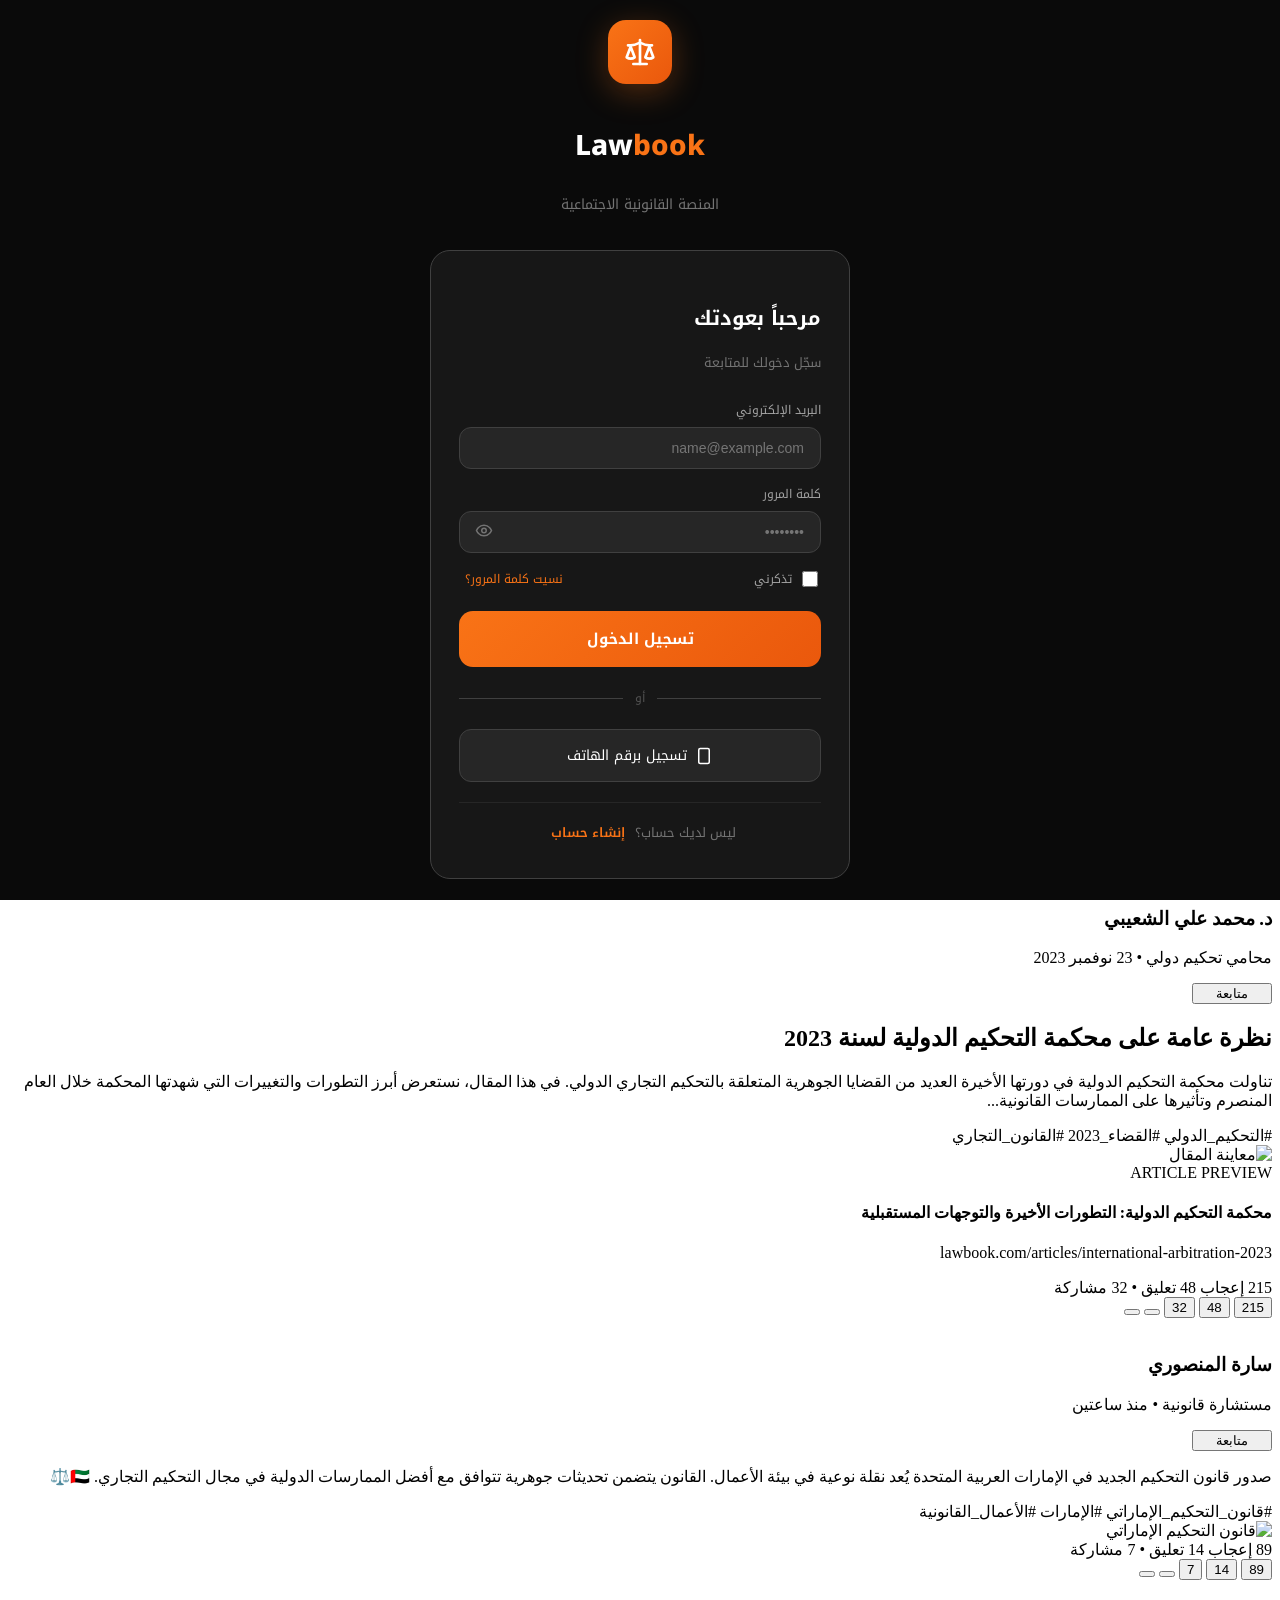
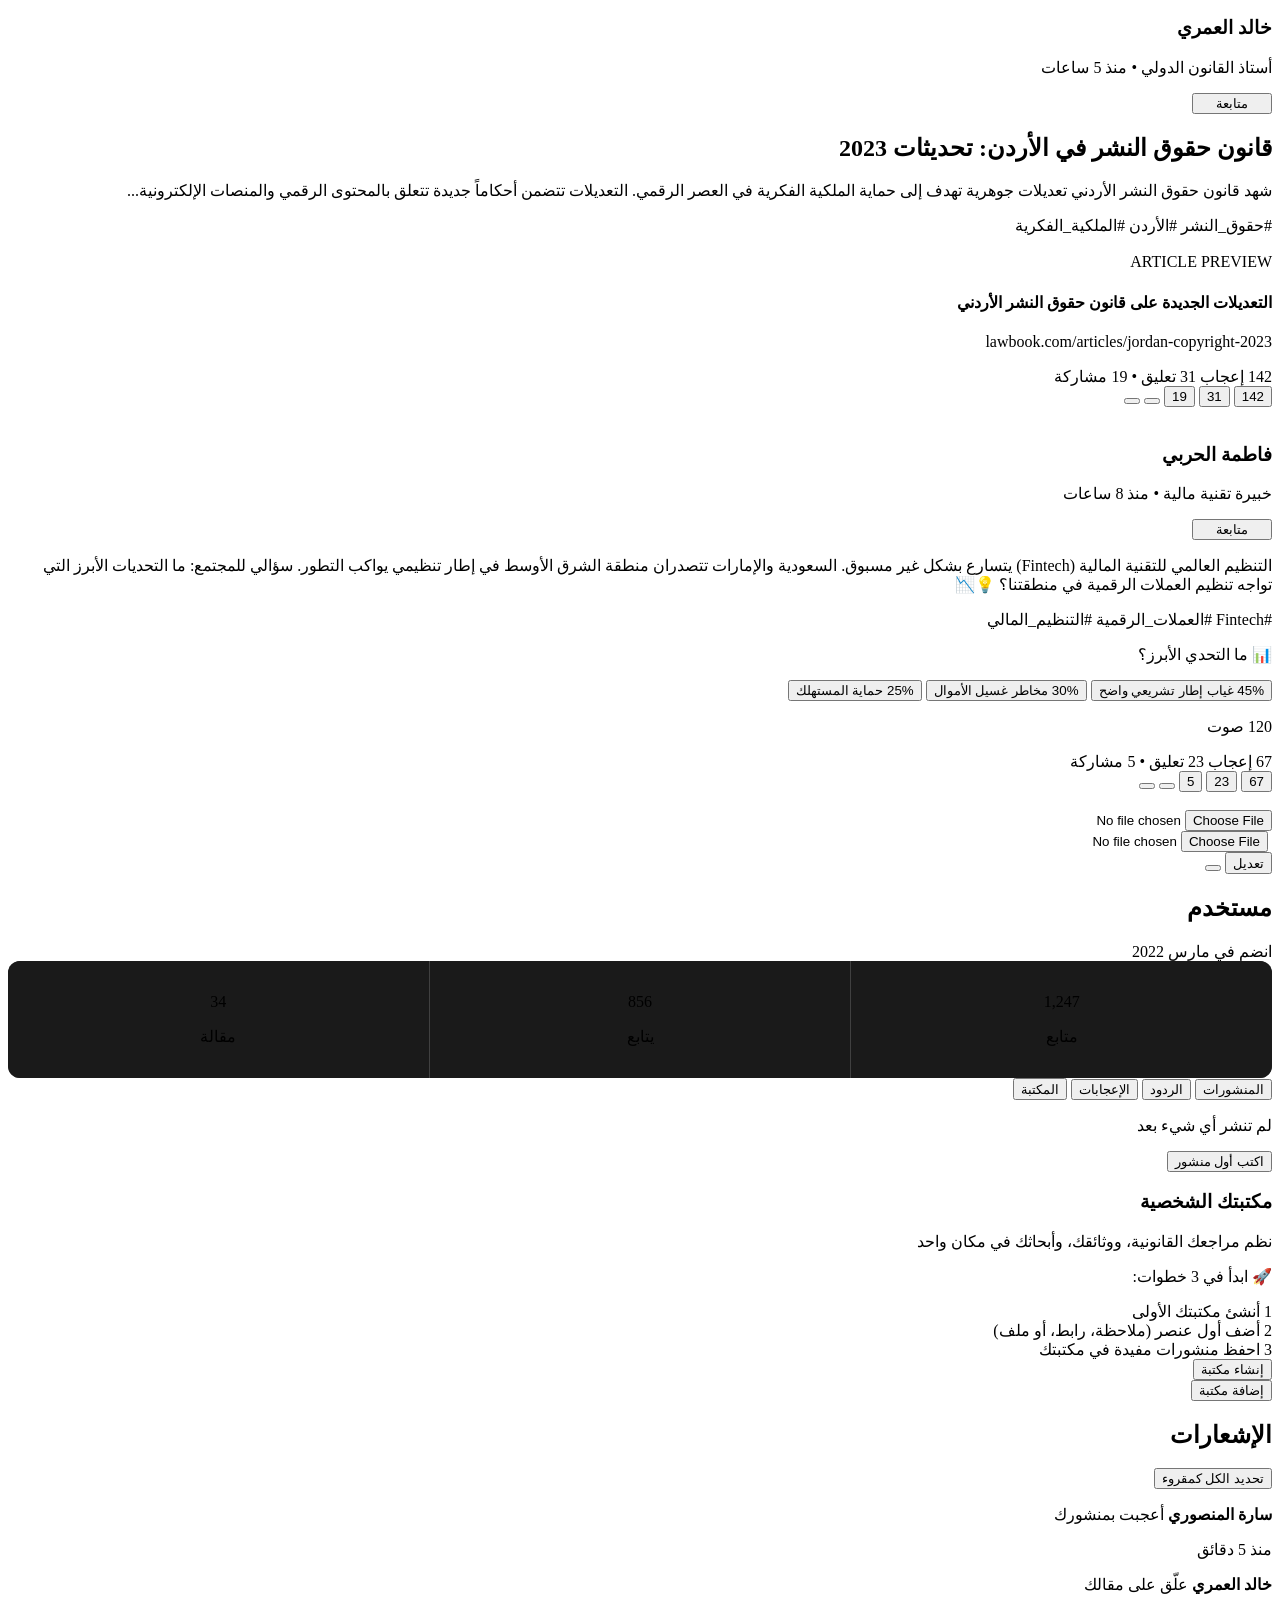
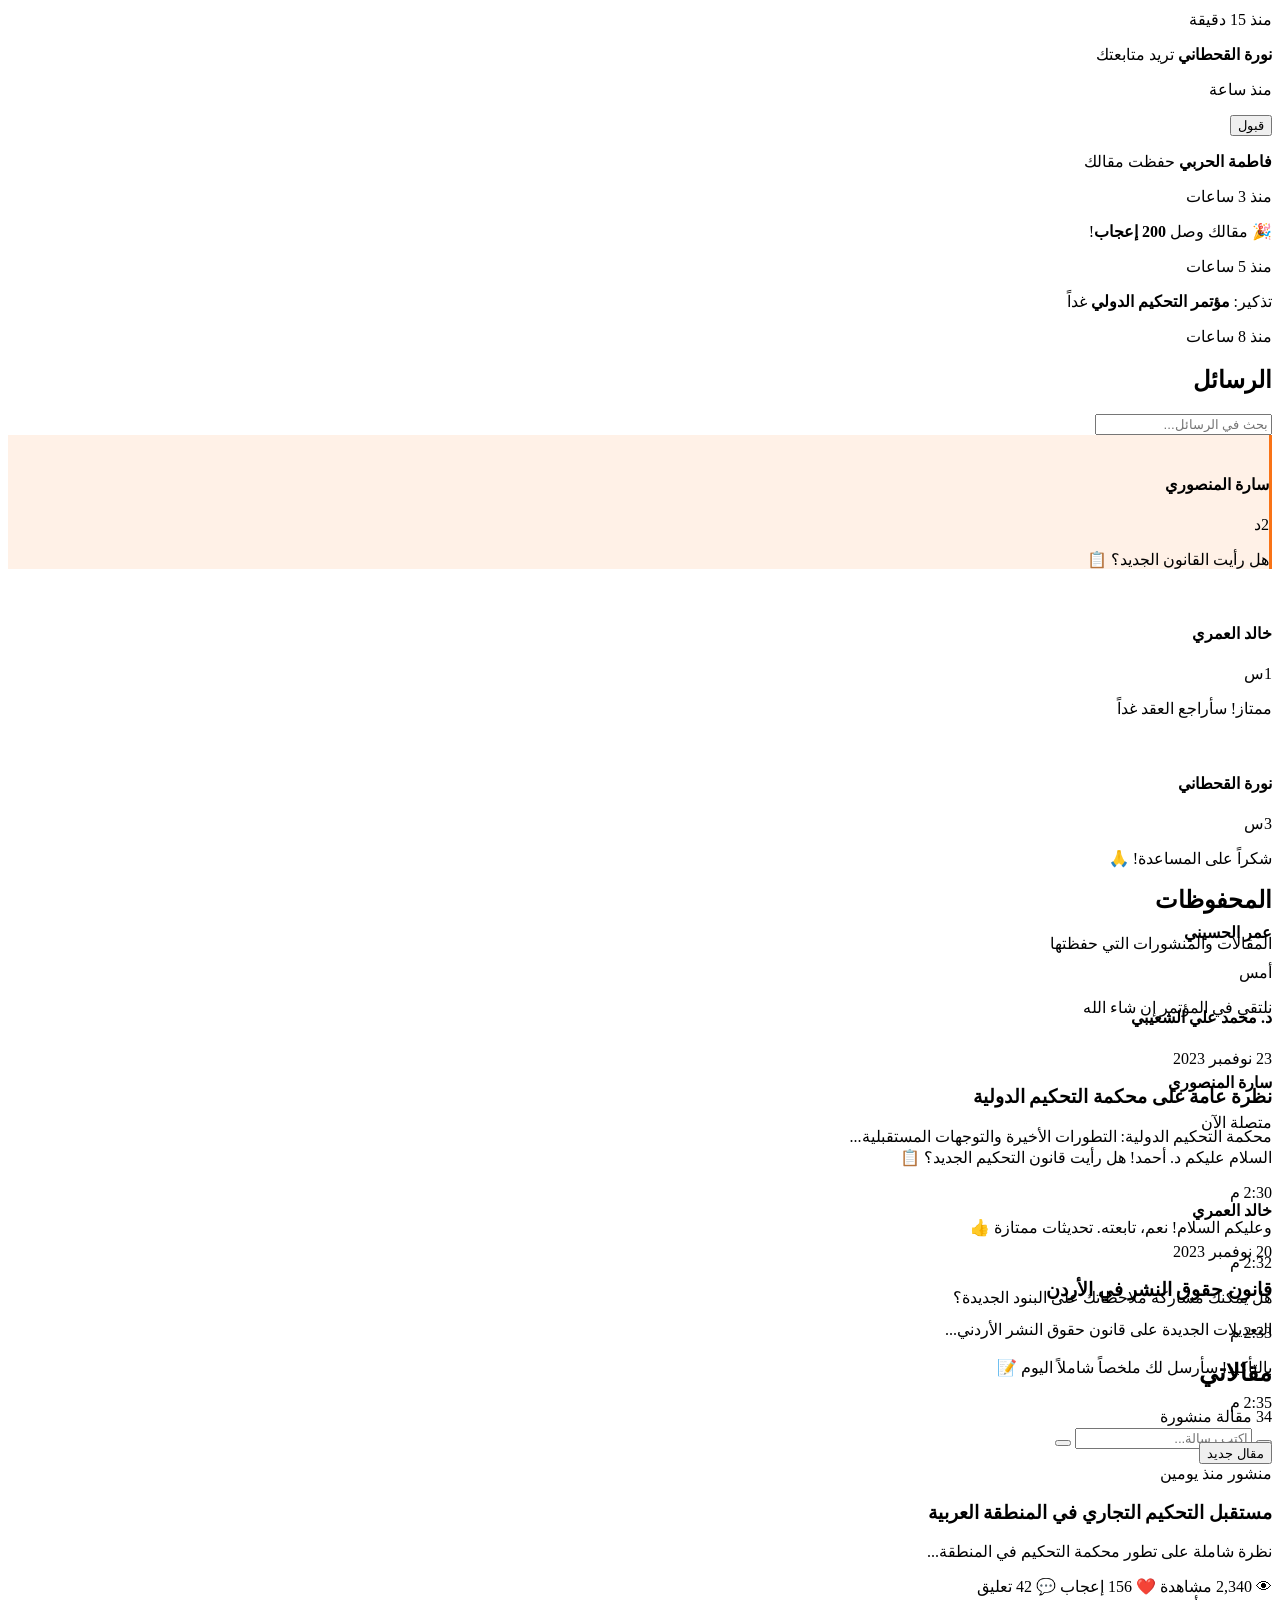
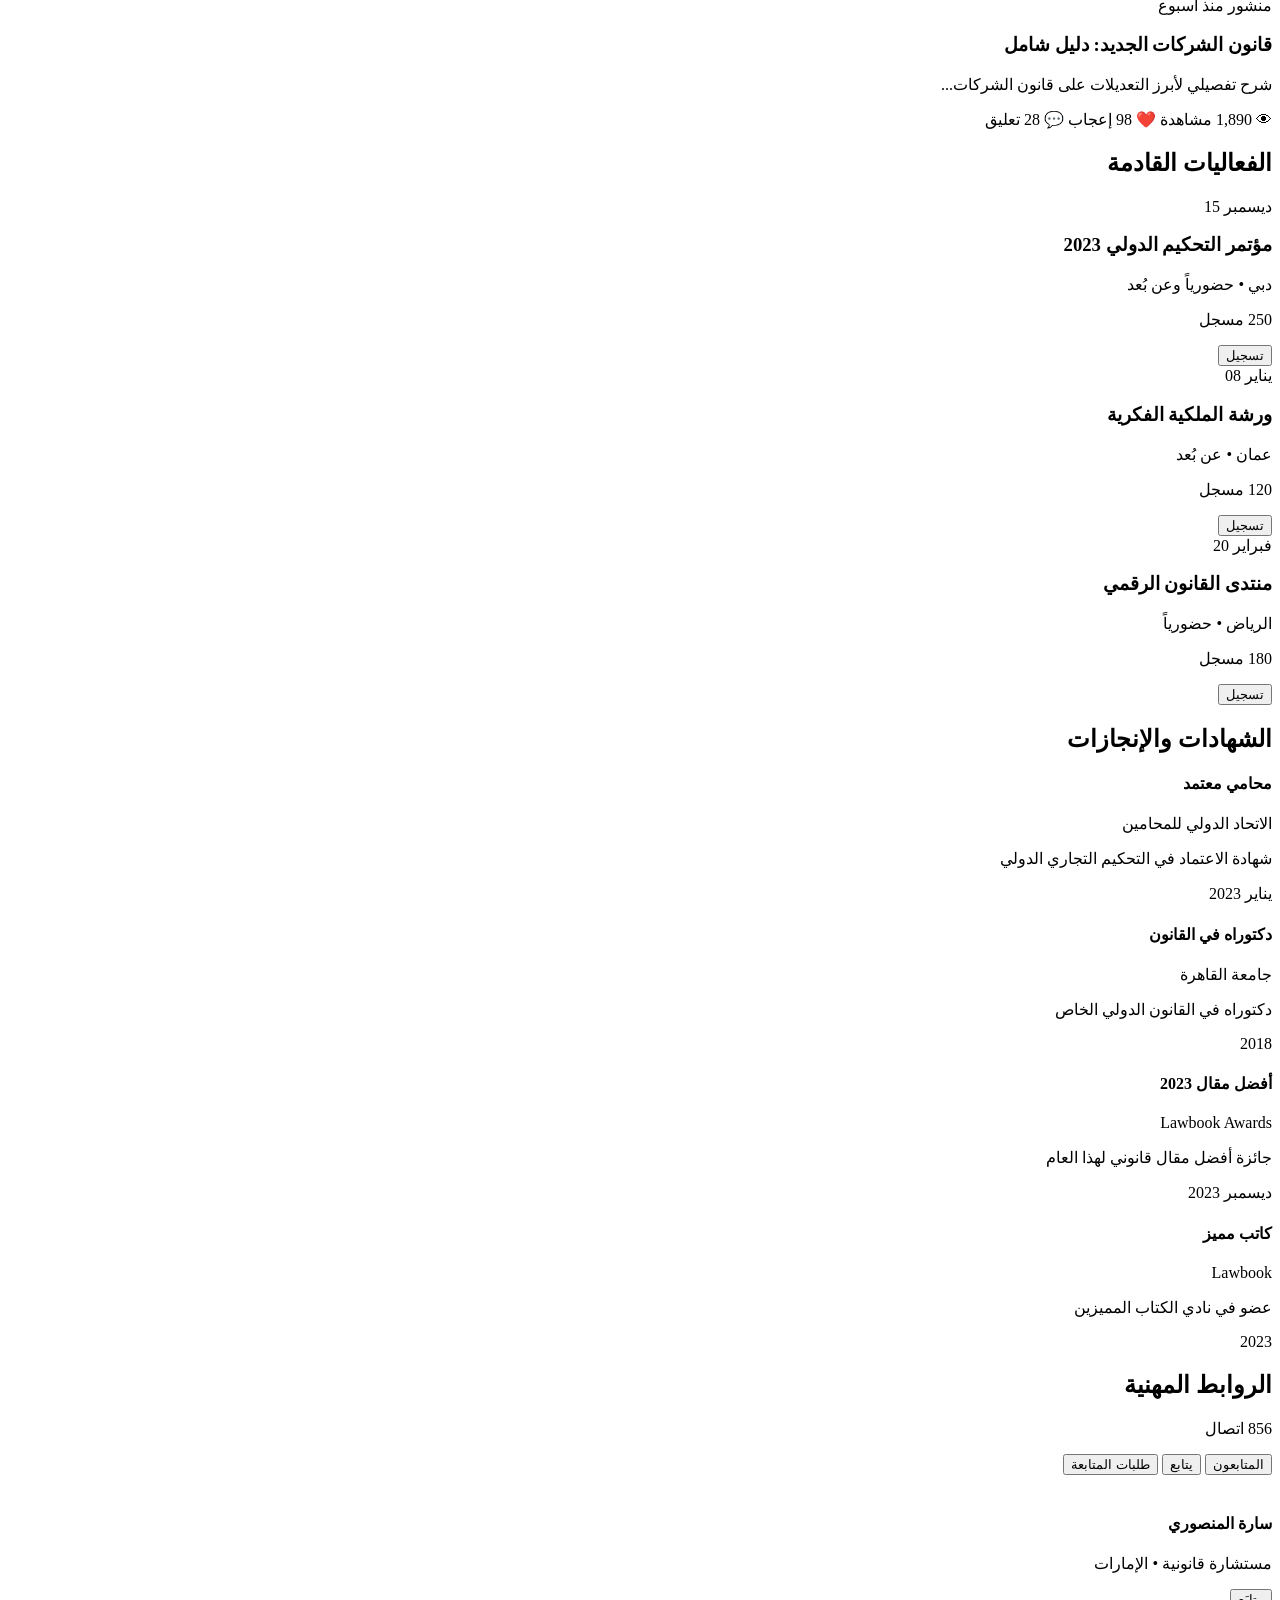
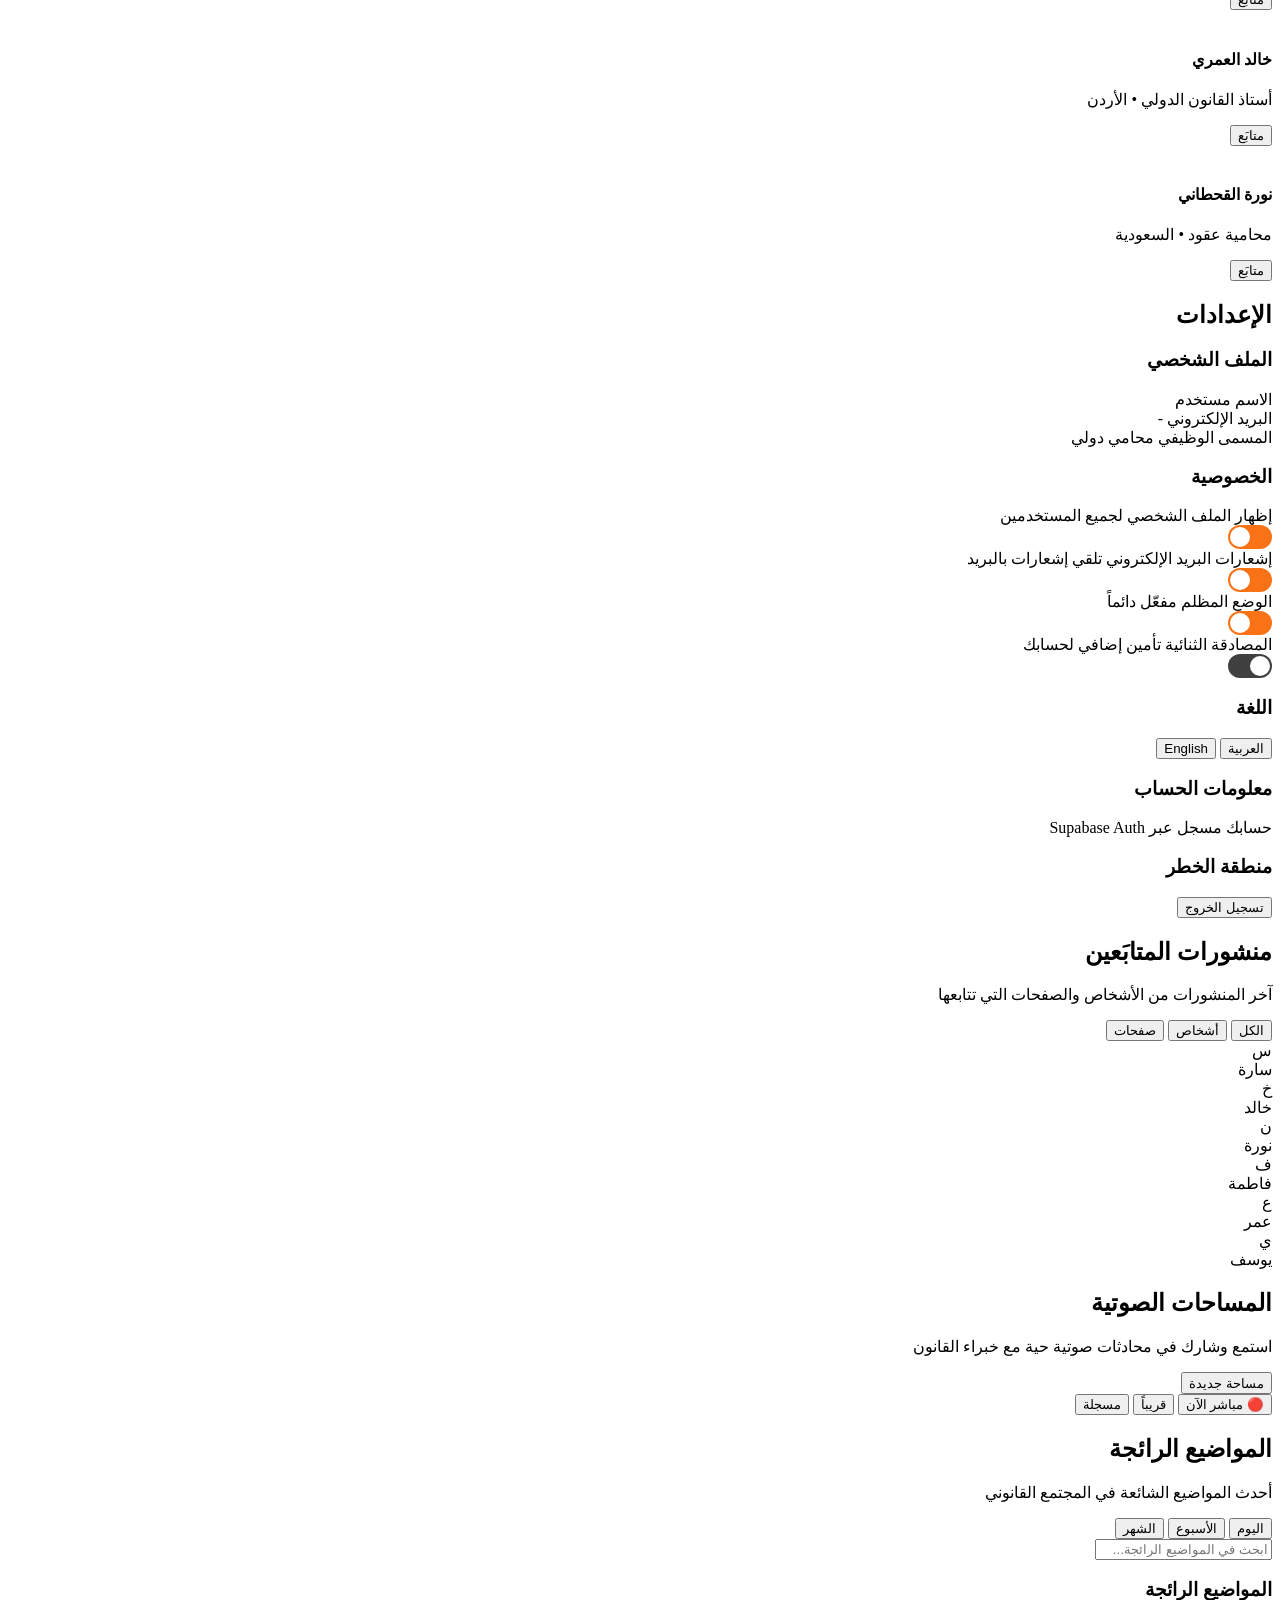
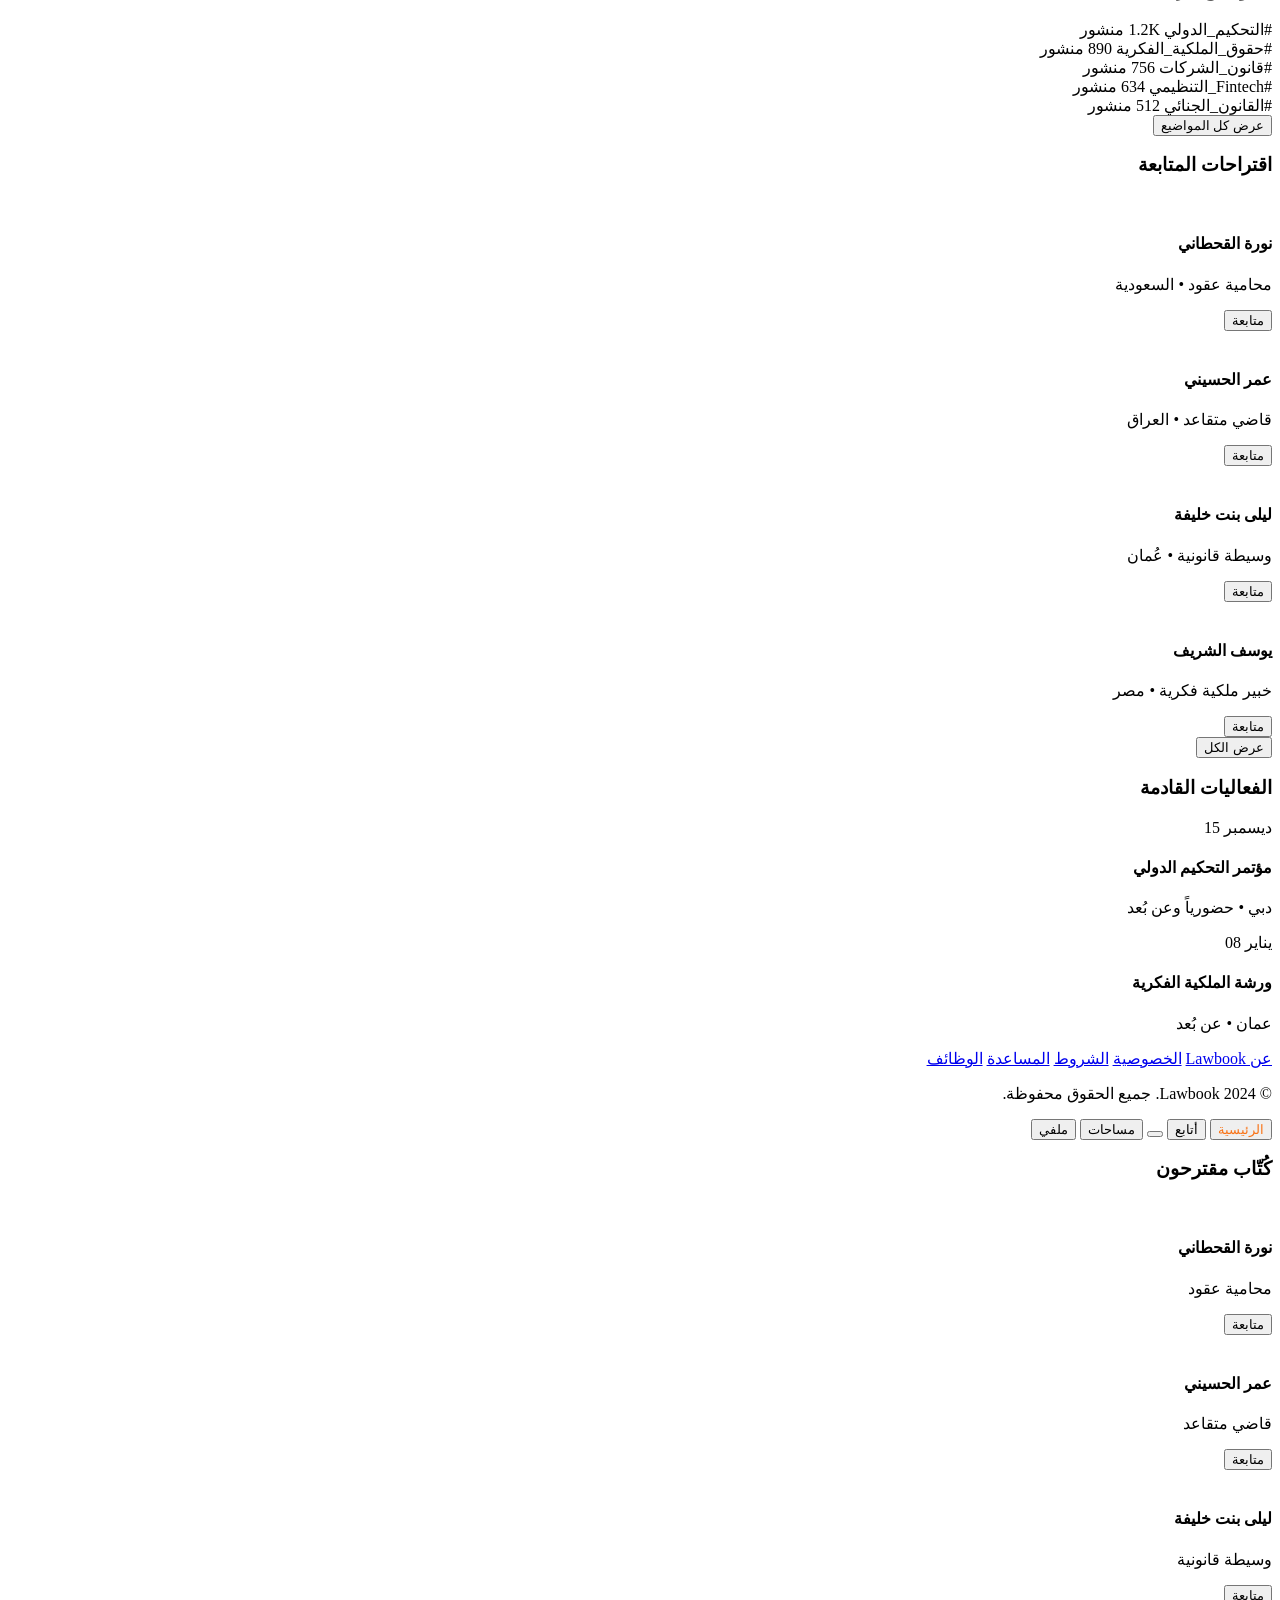
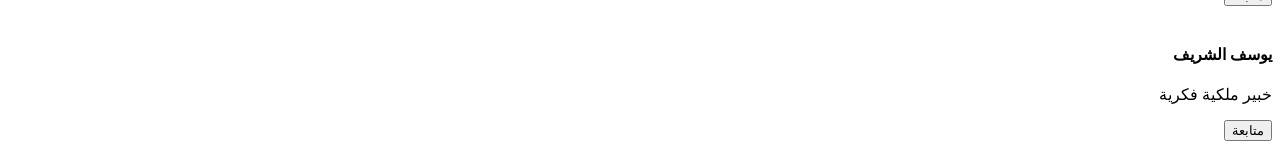
==== index.html @ a4047561 "fix: restore setupInfiniteScroll/loadMoreFeedPosts functions + cache v=208" ====
<!DOCTYPE html>
<html lang="ar" dir="rtl">
<head>
    <meta charset="UTF-8">
    <meta name="viewport" content="width=device-width, initial-scale=1.0, maximum-scale=1.0, user-scalable=no">
    <meta name="theme-color" content="#0a0a0a">
    <meta name="apple-mobile-web-app-capable" content="yes">
    <meta name="apple-mobile-web-app-status-bar-style" content="black-translucent">
    <meta http-equiv="Cache-Control" content="no-cache, no-store, must-revalidate"><meta http-equiv="Pragma" content="no-cache"><meta http-equiv="Expires" content="0">
    <title>Lawbook - المنصة القانونية الاجتماعية</title>

    <!-- ===== Performance: Preconnect & DNS Prefetch ===== -->
    <link rel="preconnect" href="https://cdn.tailwindcss.com" crossorigin>
    <link rel="preconnect" href="https://cdn.jsdelivr.net" crossorigin>
    <link rel="preconnect" href="https://code.iconify.design" crossorigin>
    <link rel="preconnect" href="https://fonts.googleapis.com" crossorigin>
    <link rel="preconnect" href="https://fonts.gstatic.com" crossorigin>
    <link rel="preconnect" href="https://picsum.photos" crossorigin>
    <link rel="dns-prefetch" href="https://wxokmokxehssnchtmjke.supabase.co">

    <!-- ===== Preload Critical Resources ===== -->
    <link rel="preload" href="assets/css/styles.css?v=103" as="style">
    <link rel="preload" href="assets/js/safe.js?v=208" as="script">
    <link rel="preload" href="assets/js/core.js?v=208" as="script">
    <link rel="preload" href="https://fonts.gstatic.com/s/notokufiarabic/v23/qFdb35qfg4qRVGakaG9yZjh0P-cH4fVqJQ.woff2" as="font" type="font/woff2" crossorigin>

    <!-- ===== Styles ===== -->
    <link rel="stylesheet" href="assets/css/styles.css?v=103">
    <link href="https://fonts.googleapis.com/css2?family=Inter:wght@300;400;500;600;700&family=Noto+Kufi+Arabic:wght@300;400;500;600;700&display=swap" rel="stylesheet">

    <!-- ===== External Scripts (render-blocking — needed for Tailwind JIT) ===== -->
    <script src="https://cdn.tailwindcss.com"></script>
    <script src="https://cdn.jsdelivr.net/npm/@supabase/supabase-js@2"></script>
    <script src="https://code.iconify.design/3/3.1.0/iconify.min.js" defer></script>
    <script>
        tailwind.config = {
            theme: {
                extend: {
                    colors: {
                        brand: { 50:'#fff7ed',100:'#ffedd5',200:'#fed7aa',300:'#fdba74',400:'#fb923c',500:'#f97316',600:'#ea580c',700:'#c2410c',800:'#9a3412',900:'#7c2d12' },
                        dark: { 50:'#fafafa',100:'#f5f5f5',200:'#e5e5e5',300:'#d4d4d4',400:'#a3a3a3',500:'#737373',600:'#525252',700:'#404040',800:'#262626',850:'#1a1a1a',900:'#171717',950:'#0a0a0a' }
                    },
                    fontFamily: {
                        sans: ['Noto Kufi Arabic', 'Inter', 'sans-serif']
                    }
                }
            }
        }
    </script>
    <link rel="stylesheet" href="assets/css/styles.css?v=103">
    <!-- Auth UI handled by auth.js AuthUI module -->
</head>
<body class="bg-dark-950 text-white font-sans min-h-screen">

    <!-- Toast Notification -->
    <div id="toast" class="toast"></div>

    <!-- ============ HEADER / NAVBAR ============ -->
    <nav id="mainHeader" class="fixed top-0 left-0 right-0 z-50 bg-dark-950/90 backdrop-blur-md border-b border-dark-800/50">
        <div class="max-w-7xl mx-auto px-4 lg:px-6 h-16 flex items-center justify-between gap-4">
            <!-- Mobile: Avatar (left) + Notification (right) -->
            <div class="lg:hidden flex items-center">
                <button class="p-2 rounded-xl hover:bg-dark-800 transition-colors" onclick="openMobileMenu()">
                    <img id="mobileAvatar" src="https://api.dicebear.com/7.x/initials/svg?seed=User&backgroundColor=f97316&textColor=ffffff" class="w-8 h-8 rounded-full object-cover" alt="">
                </button>
            </div>

            <!-- Logo (desktop only) -->
            <div class="hidden lg:flex items-center gap-2 shrink-0 cursor-pointer" onclick="showPage('feed')">
                <div class="w-9 h-9 bg-gradient-to-br from-brand-500 to-brand-700 rounded-xl flex items-center justify-center">
                    <span class="iconify text-white text-lg" data-icon="lucide:scale"></span>
                </div>
                <span class="text-xl font-bold tracking-tight hidden sm:block">Law<span class="text-brand-500">book</span></span>
            </div>

            <!-- Search Bar -->
            <div class="flex-1 max-w-xl">
                <div class="relative">
                    <span class="iconify absolute right-3 top-1/2 -translate-y-1/2 text-dark-400 text-lg" data-icon="lucide:search"></span>
                    <input type="text" id="searchInput" placeholder="ابحث عن مقالات، محامين، مواضيع..." 
                        class="w-full bg-dark-900 border border-dark-700/50 rounded-xl pr-10 pl-4 py-2.5 text-sm text-white placeholder-dark-400 focus:outline-none focus:border-brand-500/50 focus:ring-1 focus:ring-brand-500/20 transition-all"
                        onkeydown="if(event.key==='Enter')doSearch()">
                </div>
            </div>

            <!-- Mobile: Notification Bell (right) -->
            <div class="lg:hidden flex items-center relative" id="notifDropdownWrapMobile">
                <button class="relative p-2 rounded-xl hover:bg-dark-800 transition-colors" onclick="toggleNotifDropdown(event)">
                    <span class="iconify text-dark-300 text-xl" data-icon="lucide:bell"></span>
                    <span id="notifDotMobile" class="absolute top-1.5 right-1.5 w-2 h-2 bg-brand-500 rounded-full pulse-dot"></span>
                </button>
            </div>

            <!-- Desktop Nav Actions -->
            <div class="hidden lg:flex items-center gap-2">
                <!-- Trending Dropdown -->
                <div class="relative" id="trendingDropdownWrap">
                    <button class="flex items-center gap-1.5 px-3 py-2 rounded-xl hover:bg-dark-800 transition-colors group" onclick="toggleTrendingDropdown(event)">
                        <span class="iconify text-dark-300 group-hover:text-brand-400 text-lg transition-colors" data-icon="lucide:trending-up"></span>
                        <span class="text-sm text-dark-300 group-hover:text-white font-medium transition-colors hidden xl:block">المواضيع الرائجة</span>
                        <span class="iconify text-dark-500 text-xs transition-transform" data-icon="lucide:chevron-down" id="trendingArrow"></span>
                    </button>
                    <div class="trending-dropdown" id="trendingDropdown">
                        <!-- Search inside dropdown -->
                        <div class="p-4 border-b border-dark-800/50">
                            <div class="relative">
                                <span class="iconify absolute left-3 top-1/2 -translate-y-1/2 text-dark-400 text-sm" data-icon="lucide:search"></span>
                                <input type="text" class="trending-search-input" placeholder="ابحث في المواضيع الرائجة..." id="trendingSearchInput" oninput="filterTrending(this.value)">
                            </div>
                        </div>
                        <!-- Tabs -->
                        <div class="flex items-center gap-1 px-4 pt-3 pb-2">
                            <button class="trending-tab active text-[11px] font-semibold px-3 py-1 rounded-lg bg-brand-500/20 text-brand-400 transition-all" onclick="switchTrendingTab(this,'all')">الكل</button>
                            <button class="trending-tab text-[11px] font-semibold px-3 py-1 rounded-lg text-dark-400 hover:text-dark-200 transition-all" onclick="switchTrendingTab(this,'legal')">قانوني</button>
                            <button class="trending-tab text-[11px] font-semibold px-3 py-1 rounded-lg text-dark-400 hover:text-dark-200 transition-all" onclick="switchTrendingTab(this,'tech')">تقنية</button>
                            <button class="trending-tab text-[11px] font-semibold px-3 py-1 rounded-lg text-dark-400 hover:text-dark-200 transition-all" onclick="switchTrendingTab(this,'general')">عام</button>
                        </div>
                        <!-- Trending List -->
                        <div class="max-h-[400px] overflow-y-auto" id="trendingList">
                            <!-- Items injected by JS -->
                        </div>
                        <!-- Footer -->
                        <div class="border-t border-dark-800/50 p-3 text-center">
                            <button class="text-brand-400 hover:text-brand-300 text-xs font-medium transition-colors" onclick="showPage('feed');closeTrendingDropdown()">
                                عرض كل المواضيع
                            </button>
                        </div>
                    </div>
                </div>

                <div class="relative" id="notifDropdownWrap">
                    <button class="relative p-2.5 rounded-xl hover:bg-dark-800 transition-colors group" onclick="toggleNotifDropdown(event)">
                        <span class="iconify text-dark-300 group-hover:text-white text-xl transition-colors" data-icon="lucide:bell"></span>
                        <span id="notifDotDesktop" class="absolute top-2 right-2 w-2 h-2 bg-brand-500 rounded-full pulse-dot"></span>
                    </button>
                </div>
                <button class="p-2.5 rounded-xl hover:bg-dark-800 transition-colors group" onclick="showPage('audio-spaces')">
                    <span class="iconify text-dark-300 group-hover:text-white text-xl transition-colors" data-icon="lucide:mic"></span>
                </button>
                <button class="p-2.5 rounded-xl hover:bg-dark-800 transition-colors group" onclick="showPage('messages')">
                    <span class="iconify text-dark-300 group-hover:text-white text-xl transition-colors" data-icon="lucide:message-circle"></span>
                </button>
                <button class="flex items-center gap-2 bg-dark-800 hover:bg-dark-700 rounded-xl pr-2 pl-3 py-1.5 transition-colors" onclick="showPage('profile')">
                    <img id="desktopAvatar" src="https://api.dicebear.com/7.x/initials/svg?seed=User&backgroundColor=f97316&textColor=ffffff" class="w-8 h-8 rounded-lg object-cover" alt="الصورة الشخصية">
                    <span id="headerUserName" class="text-sm font-medium hidden xl:block">مستخدم</span>
                </button>
            </div>
        </div>
    </nav>

    <!-- ============ NOTIFICATION DROPDOWN (Facebook-style) ============ -->
    <div id="notifDropdown" class="notif-dropdown">
        <div class="notif-header">
            <h3>الإشعارات</h3>
            <button onclick="markAllRead()" class="notif-mark-all">تحديد الكل كمقروء</button>
        </div>
        <!-- Filter Tabs -->
        <div class="notif-tabs">
            <button class="notif-tab active" onclick="filterNotifs(this,'all')">الكل</button>
            <button class="notif-tab" onclick="filterNotifs(this,'unread')">غير مقروء</button>
            <button class="notif-tab" onclick="filterNotifs(this,'mentions')">إشارات</button>
            <button class="notif-tab" onclick="filterNotifs(this,'replies')">ردود</button>
        </div>
        <!-- Notification List -->
        <div class="notif-list" id="notifList">
            <!-- Injected by JS -->
        </div>
        <div class="notif-footer">
            <button onclick="showPage('notifications');closeNotifDropdown()">عرض كل الإشعارات</button>
        </div>
    </div>

    <!-- Mobile Menu Drawer (X-style from left) -->
    <div id="mobileMenuOverlay" class="mobile-drawer-overlay" onclick="closeMobileMenu()">
        <div id="mobileDrawer" class="mobile-drawer" onclick="event.stopPropagation()">
            <!-- Profile Header -->
            <div class="p-5 pb-4">
                <div class="flex items-center gap-3 mb-4 cursor-pointer" onclick="document.getElementById('sidebarAvatarUpload').click()">
                    <img id="mobileDrawerAvatar" src="https://api.dicebear.com/7.x/initials/svg?seed=User&backgroundColor=f97316&textColor=ffffff" class="w-12 h-12 rounded-full object-cover border-2 border-dark-700 hover:border-brand-500 transition-colors" alt="">
                    <div class="flex-1 min-w-0">
                        <h3 id="mobileDrawerName" class="font-bold text-base text-white">مستخدم</h3>
                        <p id="mobileDrawerUsername" class="text-dark-400 text-xs"></p>
                    </div>
                    <span class="iconify text-dark-500 text-sm" data-icon="lucide:camera"></span>
                </div>
                <input type="file" id="sidebarAvatarUpload" accept="image/*" class="hidden" onchange="handleProfilePhotoUpload(this,'mobileDrawerAvatar','mobileAvatar','desktopAvatar','sidebarAvatar','profilePageAvatar','storyCreatorAvatar','modalPostAvatar')">
                <div class="flex gap-5 text-sm">
                    <span><strong id="mobileDrawerFollowing" class="text-white">0</strong> <span class="text-dark-400">يتابع</span></span>
                    <span><strong id="mobileDrawerFollowers" class="text-white">0</strong> <span class="text-dark-400">متابع</span></span>
                </div>
            </div>
            <!-- Nav Links -->
            <nav class="flex-1 overflow-y-auto px-2 pb-4">
                <a href="#" class="mobile-drawer-link" onclick="showPage('profile');closeMobileMenu()">
                    <span class="iconify text-xl" data-icon="lucide:user"></span>
                    <span>الملف الشخصي</span>
                </a>
                <a href="#" class="mobile-drawer-link" onclick="showPage('premium');closeMobileMenu()">
                    <span class="iconify text-xl" data-icon="lucide:badge-check"></span>
                    <span>المحتوى المميز</span>
                </a>
                <a href="#" class="mobile-drawer-link" onclick="showPage('bookmarks');closeMobileMenu()">
                    <span class="iconify text-xl" data-icon="lucide:bookmark"></span>
                    <span>المحفوظات</span>
                </a>
                <a href="#" class="mobile-drawer-link" onclick="showPage('articles');closeMobileMenu()">
                    <span class="iconify text-xl" data-icon="lucide:list"></span>
                    <span>مقالاتي</span>
                </a>
                <div class="border-t border-dark-800 my-2 mx-3"></div>
                <a href="#" class="mobile-drawer-link" onclick="showPage('feed');closeMobileMenu()">
                    <span class="iconify text-xl" data-icon="lucide:home"></span>
                    <span>الرئيسية</span>
                </a>
                <a href="#" class="mobile-drawer-link" onclick="showPage('following');closeMobileMenu()">
                    <span class="iconify text-xl" data-icon="lucide:users"></span>
                    <span>أتابع</span>
                </a>
                <a href="#" class="mobile-drawer-link" onclick="showTrendingPage();closeMobileMenu()">
                    <span class="iconify text-xl" data-icon="lucide:trending-up"></span>
                    <span>المواضيع الرائجة</span>
                </a>
                <a href="#" class="mobile-drawer-link" onclick="showPage('audio-spaces');closeMobileMenu()">
                    <span class="iconify text-xl" data-icon="lucide:mic"></span>
                    <span>المساحات الصوتية</span>
                </a>
                <a href="#" class="mobile-drawer-link" onclick="showPage('messages');closeMobileMenu()">
                    <span class="iconify text-xl" data-icon="lucide:message-circle"></span>
                    <span>الرسائل</span>
                </a>
                <a href="#" class="mobile-drawer-link" onclick="showPage('notifications');closeMobileMenu()">
                    <span class="iconify text-xl" data-icon="lucide:bell"></span>
                    <span>الإشعارات</span>
                </a>
                <a href="#" class="mobile-drawer-link" onclick="showPage('events');closeMobileMenu()">
                    <span class="iconify text-xl" data-icon="lucide:calendar"></span>
                    <span>الفعاليات</span>
                </a>
                <a href="#" class="mobile-drawer-link" onclick="showPage('certificates');closeMobileMenu()">
                    <span class="iconify text-xl" data-icon="lucide:award"></span>
                    <span>الشهادات</span>
                </a>
                <div class="border-t border-dark-800 my-2 mx-3"></div>
                <a href="#" class="mobile-drawer-link" onclick="showPage('settings');closeMobileMenu()">
                    <span class="iconify text-xl" data-icon="lucide:settings"></span>
                    <span>الإعدادات</span>
                </a>
                <a href="#" class="mobile-drawer-link" onclick="showPage('notifications');closeMobileMenu()">
                    <span class="iconify text-xl" data-icon="lucide:bell"></span>
                    <span>الإشعارات</span>
                </a>
            </nav>
            <!-- Logo at bottom of drawer -->
            <div class="p-4 border-t border-dark-800/50">
                <div class="flex items-center gap-2 cursor-pointer" onclick="showPage('feed');closeMobileMenu()">
                    <div class="w-8 h-8 bg-gradient-to-br from-brand-500 to-brand-700 rounded-xl flex items-center justify-center">
                        <span class="iconify text-white text-base" data-icon="lucide:scale"></span>
                    </div>
                    <span class="text-lg font-bold tracking-tight">Law<span class="text-brand-500">book</span></span>
                </div>
            </div>
        </div>
    </div>

    <!-- ============ MAIN LAYOUT ============ -->
    <div class="max-w-7xl mx-auto pt-20 pb-24 lg:pb-8 px-4 lg:px-6">
        <div class="flex gap-6">

            <!-- ======== LEFT SIDEBAR (Desktop) ======== -->
            <aside class="desktop-sidebar hidden lg:block w-64 shrink-0 sticky top-20 self-start">
                <!-- Profile Card -->
                <div class="bg-dark-900/80 border border-dark-800/50 rounded-2xl p-5 mb-4 cursor-pointer hover:border-brand-500/30 transition-all" onclick="showPage('profile')">
                    <div class="flex items-center gap-3 mb-4">
                        <img id="sidebarAvatar" src="https://api.dicebear.com/7.x/initials/svg?seed=User&backgroundColor=f97316&textColor=ffffff" class="w-12 h-12 rounded-xl object-cover border border-dark-700" alt="الصورة">
                        <div>
                            <h3 id="sidebarName" class="font-semibold text-sm">مستخدم</h3>
                            <p id="sidebarSubtitle" class="text-dark-400 text-xs"></p>
                        </div>
                    </div>
                    <div class="flex justify-between text-center border-t border-dark-800 pt-3">
                        <div>
                            <p id="sidebarFollowers" class="font-bold text-sm">0</p>
                            <p class="text-dark-500 text-[10px]">متابع</p>
                        </div>
                        <div>
                            <p id="sidebarFollowing" class="font-bold text-sm">0</p>
                            <p class="text-dark-500 text-[10px]">يتابع</p>
                        </div>
                        <div>
                            <p id="sidebarPosts" class="font-bold text-sm">0</p>
                            <p class="text-dark-500 text-[10px]">مقالة</p>
                        </div>
                    </div>
                </div>

                <!-- Navigation Links -->
                <div class="bg-dark-900/80 border border-dark-800/50 rounded-2xl p-3 mb-4">
                    <nav class="flex flex-col gap-1">
                        <a href="#" class="sidebar-link active flex items-center gap-3 px-3 py-2.5 rounded-xl text-sm font-medium transition-all" onclick="showPage('feed')">
                            <span class="iconify text-lg" data-icon="lucide:home"></span>الرئيسية
                        </a>
                        <a href="#" class="sidebar-link flex items-center gap-3 px-3 py-2.5 rounded-xl text-sm font-medium text-dark-300 transition-all" onclick="showPage('profile')">
                            <span class="iconify text-lg" data-icon="lucide:user"></span>ملفي الشخصي
                        </a>
                        <a href="#" class="sidebar-link flex items-center gap-3 px-3 py-2.5 rounded-xl text-sm font-medium text-dark-300 transition-all" onclick="showPage('following')">
                            <span class="iconify text-lg" data-icon="lucide:users"></span>أتابع
                        </a>
                        <a href="#" class="sidebar-link flex items-center gap-3 px-3 py-2.5 rounded-xl text-sm font-medium text-dark-300 transition-all" onclick="showPage('audio-spaces')">
                            <span class="iconify text-lg" data-icon="lucide:mic"></span>المساحات الصوتية
                            <span class="mr-auto bg-red-500/20 text-red-400 text-[10px] font-bold px-2 py-0.5 rounded-full">🔴</span>
                        </a>
                        <a href="#" class="sidebar-link flex items-center gap-3 px-3 py-2.5 rounded-xl text-sm font-medium text-dark-300 transition-all" onclick="showTrendingPage()">
                            <span class="iconify text-lg" data-icon="lucide:trending-up"></span>المواضيع الرائجة
                            <span class="mr-auto bg-red-500/20 text-red-400 text-[10px] font-bold px-2 py-0.5 rounded-full">🔥</span>
                        </a>
                        <a href="#" class="sidebar-link flex items-center gap-3 px-3 py-2.5 rounded-xl text-sm font-medium text-dark-300 transition-all" onclick="showPage('connections')">
                            <span class="iconify text-lg" data-icon="lucide:users"></span>الروابط
                            <span class="mr-auto bg-brand-500/20 text-brand-400 text-[10px] font-bold px-2 py-0.5 rounded-full">12</span>
                        </a>
                        <a href="#" class="sidebar-link flex items-center gap-3 px-3 py-2.5 rounded-xl text-sm font-medium text-dark-300 transition-all" onclick="showPage('bookmarks')">
                            <span class="iconify text-lg" data-icon="lucide:bookmark"></span>المحفوظات
                        </a>
                        <a href="#" class="sidebar-link flex items-center gap-3 px-3 py-2.5 rounded-xl text-sm font-medium text-dark-300 transition-all" onclick="showPage('articles')">
                            <span class="iconify text-lg" data-icon="lucide:file-text"></span>مقالاتي
                        </a>
                        <a href="#" class="sidebar-link flex items-center gap-3 px-3 py-2.5 rounded-xl text-sm font-medium text-dark-300 transition-all" onclick="showPage('events')">
                            <span class="iconify text-lg" data-icon="lucide:calendar"></span>الفعاليات
                        </a>
                        <a href="#" class="sidebar-link flex items-center gap-3 px-3 py-2.5 rounded-xl text-sm font-medium text-dark-300 transition-all" onclick="showPage('certificates')">
                            <span class="iconify text-lg" data-icon="lucide:award"></span>الشهادات
                        </a>
                        <a href="#" class="sidebar-link flex items-center gap-3 px-3 py-2.5 rounded-xl text-sm font-medium text-dark-300 transition-all" onclick="showPage('settings')">
                            <span class="iconify text-lg" data-icon="lucide:settings"></span>الإعدادات
                        </a>
                    </nav>
                </div>

                <!-- Quick Stats -->
                <div class="bg-dark-900/80 border border-dark-800/50 rounded-2xl p-5">
                    <h4 class="text-xs font-semibold text-dark-400 mb-3">إحصائيات هذا الأسبوع</h4>
                    <div class="space-y-3">
                        <div class="flex justify-between items-center">
                            <span class="text-dark-300 text-xs">مشاهدات الملف</span>
                            <span class="text-brand-400 text-xs font-bold">+24%</span>
                        </div>
                        <div class="w-full bg-dark-800 rounded-full h-1.5">
                            <div class="bg-brand-500 h-1.5 rounded-full" style="width: 72%"></div>
                        </div>
                        <div class="flex justify-between items-center">
                            <span class="text-dark-300 text-xs">تفاعل المقالات</span>
                            <span class="text-green-400 text-xs font-bold">+18%</span>
                        </div>
                        <div class="w-full bg-dark-800 rounded-full h-1.5">
                            <div class="bg-green-500 h-1.5 rounded-full" style="width: 58%"></div>
                        </div>
                    </div>
                </div>
            </aside>

            <!-- ======== MAIN CONTENT AREA ======== -->
            <main class="flex-1 min-w-0" id="mainContent">

                <!-- ========== FEED PAGE ========== -->
                <div id="page-feed" class="page-content">
                    <!-- Stories Bar -->
                    <div class="stories-bar-container mb-6 animate-fade-in-up">
                        <div class="stories-bar" id="storiesBar">
                            <!-- Add Story -->
                            <div class="story-card add-story" onclick="openCreateStory()">
                                <img id="storyCreatorAvatar" src="https://api.dicebear.com/7.x/initials/svg?seed=User&backgroundColor=f97316&textColor=ffffff" class="story-card-bg" alt="">
                                <div class="story-card-overlay"></div>
                                <div class="add-story-icon"><span class="iconify text-white text-xl" data-icon="lucide:plus"></span></div>
                                <span class="story-card-label">إضافة حالة</span>
                            </div>
                            <!-- Stories injected by JS -->
                        </div>
                    </div>

                    <!-- Create Post -->
                    <div class="bg-dark-900/80 border border-dark-800/50 rounded-2xl p-5 mb-6 animate-fade-in-up">
                        <div class="flex items-start gap-3">
                            <img id="postCreatorAvatar" src="https://api.dicebear.com/7.x/initials/svg?seed=User&backgroundColor=f97316&textColor=ffffff" class="w-10 h-10 rounded-xl object-cover shrink-0" alt="">
                            <div class="flex-1">
                                <div id="postInput" contenteditable="true" 
                                    class="w-full bg-dark-850 border border-dark-700/50 rounded-xl px-4 py-3 text-sm text-dark-300 min-h-[48px] focus:outline-none focus:border-brand-500/50 focus:text-white transition-all cursor-text"
                                    data-placeholder="شارك أفكارك القانونية..." 
                                    onfocus="this.dataset.touched='true'"
                                    oninput="handlePostInput(this)"></div>
                                <div id="postMediaPreview"></div>
                                <input type="file" id="postMediaInput" accept="image/*,video/*,.pdf" multiple class="hidden" onchange="handleMediaUpload(this)">
                                <div class="flex items-center justify-between mt-3">
                                    <div class="flex items-center gap-1">
                                        <button class="p-2 rounded-lg hover:bg-dark-800 transition-colors group" title="صورة/فيديو/PDF" onclick="triggerMediaUpload()">
                                            <span class="iconify text-dark-400 group-hover:text-brand-400 text-lg transition-colors" data-icon="lucide:image"></span>
                                        </button>
                                        <button class="p-2 rounded-lg hover:bg-dark-800 transition-colors group" title="رابط" onclick="showToast('إضافة رابط')">
                                            <span class="iconify text-dark-400 group-hover:text-blue-400 text-lg transition-colors" data-icon="lucide:link"></span>
                                        </button>
                                        <button class="p-2 rounded-lg hover:bg-dark-800 transition-colors group" title="استطلاع" onclick="showToast('إنشاء استطلاع')">
                                            <span class="iconify text-dark-400 group-hover:text-purple-400 text-lg transition-colors" data-icon="lucide:bar-chart-3"></span>
                                        </button>
                                        <button class="p-2 rounded-lg hover:bg-dark-800 transition-colors group" title="مقال" onclick="showToast('كتابة مقال')">
                                            <span class="iconify text-dark-400 group-hover:text-green-400 text-lg transition-colors" data-icon="lucide:file-plus"></span>
                                        </button>
                                    </div>
                                    <button onclick="publishPost()" class="bg-brand-500 hover:bg-brand-600 text-white text-sm font-semibold px-5 py-2 rounded-xl transition-all active:scale-95">
                                        نشر
                                    </button>
                                </div>
                            </div>
                        </div>
                    </div>

                    <!-- Feed Tabs -->
                    <div class="flex items-center gap-1 mb-5 bg-dark-900/50 rounded-xl p-1 border border-dark-800/30">
                        <button class="feed-tab active flex-1 text-sm font-medium py-2 rounded-lg transition-all" data-tab="latest" onclick="switchTab(this)">
                            الأحدث
                        </button>
                        <button class="feed-tab flex-1 text-sm font-medium py-2 rounded-lg transition-all text-dark-400 hover:text-dark-200" data-tab="trending" onclick="switchTab(this)">
                            الأكثر رواجاً
                        </button>
                    </div>

                    <!-- Post 1 -->
                    <article class="post-card bg-dark-900/80 border border-dark-800/50 rounded-2xl mb-5 transition-all duration-300 animate-fade-in-up overflow-hidden">
                        <div class="p-5 pb-0">
                            <div class="flex items-start justify-between mb-3">
                                <div class="flex items-center gap-3 cursor-pointer" onclick="showPage('profile')">
                                    <img src="https://picsum.photos/seed/mohammed-ali/80/80.jpg" class="w-11 h-11 rounded-xl object-cover border border-dark-700" alt="">
                                    <div>
                                        <div class="flex items-center gap-2">
                                            <h3 class="font-semibold text-sm">د. محمد علي الشعيبي</h3>
                                            <span class="iconify text-brand-500 text-sm" data-icon="lucide:badge-check"></span>
                                        </div>
                                        <p class="text-dark-400 text-xs">محامي تحكيم دولي • 23 نوفمبر 2023</p>
                                    </div>
                                </div>
                                <button class="follow-btn flex items-center gap-1.5 bg-dark-800 hover:bg-dark-700 text-brand-400 text-xs font-semibold px-3 py-1.5 rounded-full border border-brand-500/30 transition-all active:scale-95 shrink-0" onclick="toggleFollow(this)">
                                    <span class="iconify text-sm" data-icon="lucide:user-plus"></span>
                                    <span>متابعة</span>
                                </button>
                            </div>
                            <div class="mb-3">
                                <h2 class="font-bold text-base mb-2 leading-relaxed">نظرة عامة على محكمة التحكيم الدولية لسنة 2023</h2>
                                <p class="text-dark-300 text-sm leading-relaxed">تناولت محكمة التحكيم الدولية في دورتها الأخيرة العديد من القضايا الجوهرية المتعلقة بالتحكيم التجاري الدولي. في هذا المقال، نستعرض أبرز التطورات والتغييرات التي شهدتها المحكمة خلال العام المنصرم وتأثيرها على الممارسات القانونية...</p>
                            </div>
                            <div class="flex flex-wrap gap-2 mb-4">
                                <span class="hashtag bg-brand-500/10 text-brand-400 text-xs font-medium px-3 py-1 rounded-full cursor-pointer transition-all" onclick="showToast('تصفية: #التحكيم_الدولي')">#التحكيم_الدولي</span>
                                <span class="hashtag bg-brand-500/10 text-brand-400 text-xs font-medium px-3 py-1 rounded-full cursor-pointer transition-all" onclick="showToast('تصفية: #القضاء_2023')">#القضاء_2023</span>
                                <span class="hashtag bg-brand-500/10 text-brand-400 text-xs font-medium px-3 py-1 rounded-full cursor-pointer transition-all" onclick="showToast('تصفية: #القانون_التجاري')">#القانون_التجاري</span>
                            </div>
                        </div>
                        <div class="mx-3 sm:mx-5 mb-3 sm:mb-4 rounded-xl overflow-hidden border border-dark-700/50 cursor-pointer group" onclick="showToast('فتح المقال')">
                            <div class="relative h-40 sm:h-48 overflow-hidden">
                                <img src="https://picsum.photos/seed/court-building-2023/800/400.jpg" class="w-full h-full object-cover group-hover:scale-105 transition-transform duration-500" alt="معاينة المقال">
                                <div class="absolute inset-0 bg-gradient-to-t from-dark-950/80 to-transparent"></div>
                                <div class="absolute bottom-3 right-4 left-4">
                                    <span class="bg-brand-500/90 text-white text-[10px] font-bold px-2 py-0.5 rounded-md">ARTICLE PREVIEW</span>
                                </div>
                            </div>
                            <div class="bg-dark-850 p-4">
                                <h4 class="font-semibold text-sm mb-1 group-hover:text-brand-400 transition-colors">محكمة التحكيم الدولية: التطورات الأخيرة والتوجهات المستقبلية</h4>
                                <p class="text-dark-400 text-xs">lawbook.com/articles/international-arbitration-2023</p>
                            </div>
                        </div>
                        <div class="px-3 sm:px-5 pb-1 sm:pb-2">
                            <div class="flex items-center justify-between text-dark-400 text-xs mb-2">
                                <span id="likes-1">215 إعجاب</span>
                                <span id="comments-count-1" onclick="toggleComments('1')" class="cursor-pointer hover:underline">48 تعليق • 32 مشاركة</span>
                            </div>
                        </div>
                        <div class="border-t border-dark-800/50 px-2 py-1">
                            <div class="flex items-center justify-around">
                                <button class="like-btn flex items-center gap-2 px-4 py-2.5 rounded-xl hover:bg-dark-800/50 transition-all group" onclick="toggleLike(this, 215, 'likes-1')">
                                    <span class="iconify text-lg text-dark-400 group-hover:text-red-400 transition-colors" data-icon="lucide:heart"></span>
                                    <span class="text-sm text-dark-400 group-hover:text-red-400 transition-colors like-count">215</span>
                                </button>
                                <button class="flex items-center gap-2 px-4 py-2.5 rounded-xl hover:bg-dark-800/50 transition-all group" onclick="toggleComments('1')">
                                    <span class="iconify text-lg text-dark-400 group-hover:text-blue-400 transition-colors" data-icon="lucide:message-circle"></span>
                                    <span class="text-sm text-dark-400 group-hover:text-blue-400 transition-colors">48</span>
                                </button>
                                <button class="flex items-center gap-2 px-4 py-2.5 rounded-xl hover:bg-dark-800/50 transition-all group" onclick="showShareModal()">
                                    <span class="iconify text-lg text-dark-400 group-hover:text-green-400 transition-colors" data-icon="lucide:share-2"></span>
                                    <span class="text-sm text-dark-400 group-hover:text-green-400 transition-colors">32</span>
                                </button>
                                <button class="bookmark-btn flex items-center gap-2 px-4 py-2.5 rounded-xl hover:bg-dark-800/50 transition-all group" onclick="toggleBookmark(this)">
                                    <span class="iconify text-lg text-dark-400 group-hover:text-brand-400 transition-colors" data-icon="lucide:bookmark"></span>
                                </button>
                                <button class="p-2.5 rounded-xl hover:bg-dark-800/50 transition-all group" onclick="showPostMenu(this)">
                                    <span class="iconify text-lg text-dark-400 group-hover:text-dark-200 transition-colors" data-icon="lucide:more-horizontal"></span>
                                </button>
                            </div>
                        </div>
                        <!-- Comments Section -->
                        <div class="comment-section px-3 sm:px-5 pb-3 sm:pb-4" id="comments-1">
                            <div class="border-t border-dark-800/50 pt-3 space-y-3">
                                <div class="flex gap-3">
                                    <img src="https://picsum.photos/seed/sara-legal/40/40.jpg" class="w-8 h-8 rounded-lg object-cover shrink-0" alt="">
                                    <div class="flex-1 bg-dark-850 rounded-xl px-3 py-2">
                                        <p class="text-xs font-semibold mb-1">سارة المنصوري</p>
                                        <p class="text-xs text-dark-300">ممتاز! تغطية شاملة للتحكيم الدولي 👏</p>
                                        <p class="text-[10px] text-dark-500 mt-1">منذ ساعة • <span class="cursor-pointer hover:text-brand-400">إعجاب</span> • <span class="cursor-pointer hover:text-brand-400">رد</span></p>
                                    </div>
                                </div>
                                <div class="flex gap-3">
                                    <img src="https://picsum.photos/seed/khalid-jordan/40/40.jpg" class="w-8 h-8 rounded-lg object-cover shrink-0" alt="">
                                    <div class="flex-1 bg-dark-850 rounded-xl px-3 py-2">
                                        <p class="text-xs font-semibold mb-1">خالد العمري</p>
                                        <p class="text-xs text-dark-300">هل يمكنك التوسع في جزء التحكيم التجاري؟</p>
                                        <p class="text-[10px] text-dark-500 mt-1">منذ 3 ساعات • <span class="cursor-pointer hover:text-brand-400">إعجاب</span> • <span class="cursor-pointer hover:text-brand-400">رد</span></p>
                                    </div>
                                </div>
                                <div class="flex gap-2 mt-2">
                                    <input type="text" placeholder="اكتب تعليقاً..." class="flex-1 bg-dark-800 border border-dark-700/50 rounded-lg px-3 py-2 text-xs text-white placeholder-dark-400 focus:outline-none focus:border-brand-500/50 transition-all">
                                    <button class="bg-brand-500 hover:bg-brand-600 text-white text-xs px-3 py-2 rounded-lg transition-all" onclick="showToast('تم إرسال التعليق ✓')">إرسال</button>
                                </div>
                            </div>
                        </div>
                    </article>

                    <!-- Post 2 -->
                    <article class="post-card bg-dark-900/80 border border-dark-800/50 rounded-2xl mb-5 transition-all duration-300 animate-fade-in-up delay-100 overflow-hidden">
                        <div class="p-5 pb-0">
                            <div class="flex items-start justify-between mb-3">
                                <div class="flex items-center gap-3 cursor-pointer" onclick="showToast('عرض الملف الشخصي')">
                                    <img src="https://picsum.photos/seed/sara-legal/80/80.jpg" class="w-11 h-11 rounded-xl object-cover border border-dark-700" alt="">
                                    <div>
                                        <h3 class="font-semibold text-sm">سارة المنصوري</h3>
                                        <p class="text-dark-400 text-xs">مستشارة قانونية • منذ ساعتين</p>
                                    </div>
                                </div>
                                <button class="follow-btn flex items-center gap-1.5 bg-dark-800 hover:bg-dark-700 text-brand-400 text-xs font-semibold px-3 py-1.5 rounded-full border border-brand-500/30 transition-all active:scale-95 shrink-0" onclick="toggleFollow(this)">
                                    <span class="iconify text-sm" data-icon="lucide:user-plus"></span>
                                    <span>متابعة</span>
                                </button>
                            </div>
                            <div class="mb-3">
                                <p class="text-dark-200 text-sm leading-relaxed">صدور قانون التحكيم الجديد في الإمارات العربية المتحدة يُعد نقلة نوعية في بيئة الأعمال. القانون يتضمن تحديثات جوهرية تتوافق مع أفضل الممارسات الدولية في مجال التحكيم التجاري. 🇦🇪⚖️</p>
                            </div>
                            <div class="flex flex-wrap gap-2 mb-4">
                                <span class="hashtag bg-brand-500/10 text-brand-400 text-xs font-medium px-3 py-1 rounded-full cursor-pointer transition-all">#قانون_التحكيم_الإماراتي</span>
                                <span class="hashtag bg-blue-500/10 text-blue-400 text-xs font-medium px-3 py-1 rounded-full cursor-pointer transition-all">#الإمارات</span>
                                <span class="hashtag bg-purple-500/10 text-purple-400 text-xs font-medium px-3 py-1 rounded-full cursor-pointer transition-all">#الأعمال_القانونية</span>
                            </div>
                        </div>
                        <div class="mx-3 sm:mx-5 mb-3 sm:mb-4 rounded-xl overflow-hidden border border-dark-700/50">
                            <img src="https://picsum.photos/seed/uae-arbitration/800/350.jpg" class="w-full h-40 sm:h-52 object-cover" alt="قانون التحكيم الإماراتي">
                        </div>
                        <div class="px-3 sm:px-5 pb-1 sm:pb-2">
                            <div class="flex items-center justify-between text-dark-400 text-xs mb-2">
                                <span id="likes-2">89 إعجاب</span>
                                <span>14 تعليق • 7 مشاركة</span>
                            </div>
                        </div>
                        <div class="border-t border-dark-800/50 px-2 py-1">
                            <div class="flex items-center justify-around">
                                <button class="like-btn flex items-center gap-2 px-4 py-2.5 rounded-xl hover:bg-dark-800/50 transition-all group" onclick="toggleLike(this, 89, 'likes-2')">
                                    <span class="iconify text-lg text-dark-400 group-hover:text-red-400 transition-colors" data-icon="lucide:heart"></span>
                                    <span class="text-sm text-dark-400 group-hover:text-red-400 transition-colors like-count">89</span>
                                </button>
                                <button class="flex items-center gap-2 px-4 py-2.5 rounded-xl hover:bg-dark-800/50 transition-all group" onclick="toggleComments('2')">
                                    <span class="iconify text-lg text-dark-400 group-hover:text-blue-400 transition-colors" data-icon="lucide:message-circle"></span>
                                    <span class="text-sm text-dark-400 group-hover:text-blue-400 transition-colors">14</span>
                                </button>
                                <button class="flex items-center gap-2 px-4 py-2.5 rounded-xl hover:bg-dark-800/50 transition-all group" onclick="showShareModal()">
                                    <span class="iconify text-lg text-dark-400 group-hover:text-green-400 transition-colors" data-icon="lucide:share-2"></span>
                                    <span class="text-sm text-dark-400 group-hover:text-green-400 transition-colors">7</span>
                                </button>
                                <button class="bookmark-btn flex items-center gap-2 px-4 py-2.5 rounded-xl hover:bg-dark-800/50 transition-all group" onclick="toggleBookmark(this)">
                                    <span class="iconify text-lg text-dark-400 group-hover:text-brand-400 transition-colors" data-icon="lucide:bookmark"></span>
                                </button>
                                <button class="p-2.5 rounded-xl hover:bg-dark-800/50 transition-all group" onclick="showPostMenu(this)">
                                    <span class="iconify text-lg text-dark-400 group-hover:text-dark-200 transition-colors" data-icon="lucide:more-horizontal"></span>
                                </button>
                            </div>
                        </div>
                        <div class="comment-section px-3 sm:px-5 pb-3 sm:pb-4" id="comments-2">
                            <div class="border-t border-dark-800/50 pt-3 space-y-3">
                                <div class="flex gap-2">
                                    <input type="text" placeholder="اكتب تعليقاً..." class="flex-1 bg-dark-800 border border-dark-700/50 rounded-lg px-3 py-2 text-xs text-white placeholder-dark-400 focus:outline-none focus:border-brand-500/50 transition-all">
                                    <button class="bg-brand-500 hover:bg-brand-600 text-white text-xs px-3 py-2 rounded-lg transition-all" onclick="showToast('تم إرسال التعليق ✓')">إرسال</button>
                                </div>
                            </div>
                        </div>
                    </article>

                    <!-- Post 3 -->
                    <article class="post-card bg-dark-900/80 border border-dark-800/50 rounded-2xl mb-5 transition-all duration-300 animate-fade-in-up delay-200 overflow-hidden">
                        <div class="p-5 pb-0">
                            <div class="flex items-start justify-between mb-3">
                                <div class="flex items-center gap-3 cursor-pointer" onclick="showToast('عرض الملف الشخصي')">
                                    <img src="https://picsum.photos/seed/khalid-jordan/80/80.jpg" class="w-11 h-11 rounded-xl object-cover border border-dark-700" alt="">
                                    <div>
                                        <div class="flex items-center gap-2">
                                            <h3 class="font-semibold text-sm">خالد العمري</h3>
                                            <span class="iconify text-brand-500 text-sm" data-icon="lucide:badge-check"></span>
                                        </div>
                                        <p class="text-dark-400 text-xs">أستاذ القانون الدولي • منذ 5 ساعات</p>
                                    </div>
                                </div>
                                <button class="follow-btn flex items-center gap-1.5 bg-dark-800 hover:bg-dark-700 text-brand-400 text-xs font-semibold px-3 py-1.5 rounded-full border border-brand-500/30 transition-all active:scale-95 shrink-0" onclick="toggleFollow(this)">
                                    <span class="iconify text-sm" data-icon="lucide:user-plus"></span>
                                    <span>متابعة</span>
                                </button>
                            </div>
                            <div class="mb-3">
                                <h2 class="font-bold text-base mb-2">قانون حقوق النشر في الأردن: تحديثات 2023</h2>
                                <p class="text-dark-300 text-sm leading-relaxed">شهد قانون حقوق النشر الأردني تعديلات جوهرية تهدف إلى حماية الملكية الفكرية في العصر الرقمي. التعديلات تتضمن أحكاماً جديدة تتعلق بالمحتوى الرقمي والمنصات الإلكترونية...</p>
                            </div>
                            <div class="flex flex-wrap gap-2 mb-4">
                                <span class="hashtag bg-brand-500/10 text-brand-400 text-xs font-medium px-3 py-1 rounded-full cursor-pointer transition-all">#حقوق_النشر</span>
                                <span class="hashtag bg-green-500/10 text-green-400 text-xs font-medium px-3 py-1 rounded-full cursor-pointer transition-all">#الأردن</span>
                                <span class="hashtag bg-yellow-500/10 text-yellow-400 text-xs font-medium px-3 py-1 rounded-full cursor-pointer transition-all">#الملكية_الفكرية</span>
                            </div>
                        </div>
                        <div class="mx-3 sm:mx-5 mb-3 sm:mb-4 rounded-xl overflow-hidden border border-dark-700/50 cursor-pointer group" onclick="showToast('فتح المقال')">
                            <div class="relative h-36 sm:h-44 overflow-hidden">
                                <img src="https://picsum.photos/seed/copyright-jordan/800/350.jpg" class="w-full h-full object-cover group-hover:scale-105 transition-transform duration-500" alt="">
                                <div class="absolute inset-0 bg-gradient-to-t from-dark-950/80 to-transparent"></div>
                                <div class="absolute bottom-3 right-4">
                                    <span class="bg-brand-500/90 text-white text-[10px] font-bold px-2 py-0.5 rounded-md">ARTICLE PREVIEW</span>
                                </div>
                            </div>
                            <div class="bg-dark-850 p-4">
                                <h4 class="font-semibold text-sm mb-1 group-hover:text-brand-400 transition-colors">التعديلات الجديدة على قانون حقوق النشر الأردني</h4>
                                <p class="text-dark-400 text-xs">lawbook.com/articles/jordan-copyright-2023</p>
                            </div>
                        </div>
                        <div class="px-3 sm:px-5 pb-1 sm:pb-2">
                            <div class="flex items-center justify-between text-dark-400 text-xs mb-2">
                                <span id="likes-3">142 إعجاب</span>
                                <span>31 تعليق • 19 مشاركة</span>
                            </div>
                        </div>
                        <div class="border-t border-dark-800/50 px-2 py-1">
                            <div class="flex items-center justify-around">
                                <button class="like-btn flex items-center gap-2 px-4 py-2.5 rounded-xl hover:bg-dark-800/50 transition-all group" onclick="toggleLike(this, 142, 'likes-3')">
                                    <span class="iconify text-lg text-dark-400 group-hover:text-red-400 transition-colors" data-icon="lucide:heart"></span>
                                    <span class="text-sm text-dark-400 group-hover:text-red-400 transition-colors like-count">142</span>
                                </button>
                                <button class="flex items-center gap-2 px-4 py-2.5 rounded-xl hover:bg-dark-800/50 transition-all group" onclick="toggleComments('3')">
                                    <span class="iconify text-lg text-dark-400 group-hover:text-blue-400 transition-colors" data-icon="lucide:message-circle"></span>
                                    <span class="text-sm text-dark-400 group-hover:text-blue-400 transition-colors">31</span>
                                </button>
                                <button class="flex items-center gap-2 px-4 py-2.5 rounded-xl hover:bg-dark-800/50 transition-all group" onclick="showShareModal()">
                                    <span class="iconify text-lg text-dark-400 group-hover:text-green-400 transition-colors" data-icon="lucide:share-2"></span>
                                    <span class="text-sm text-dark-400 group-hover:text-green-400 transition-colors">19</span>
                                </button>
                                <button class="bookmark-btn flex items-center gap-2 px-4 py-2.5 rounded-xl hover:bg-dark-800/50 transition-all group" onclick="toggleBookmark(this)">
                                    <span class="iconify text-lg text-dark-400 group-hover:text-brand-400 transition-colors" data-icon="lucide:bookmark"></span>
                                </button>
                                <button class="p-2.5 rounded-xl hover:bg-dark-800/50 transition-all group" onclick="showPostMenu(this)">
                                    <span class="iconify text-lg text-dark-400 group-hover:text-dark-200 transition-colors" data-icon="lucide:more-horizontal"></span>
                                </button>
                            </div>
                        </div>
                        <div class="comment-section px-3 sm:px-5 pb-3 sm:pb-4" id="comments-3">
                            <div class="border-t border-dark-800/50 pt-3 space-y-3">
                                <div class="flex gap-2">
                                    <input type="text" placeholder="اكتب تعليقاً..." class="flex-1 bg-dark-800 border border-dark-700/50 rounded-lg px-3 py-2 text-xs text-white placeholder-dark-400 focus:outline-none focus:border-brand-500/50 transition-all">
                                    <button class="bg-brand-500 hover:bg-brand-600 text-white text-xs px-3 py-2 rounded-lg transition-all" onclick="showToast('تم إرسال التعليق ✓')">إرسال</button>
                                </div>
                            </div>
                        </div>
                    </article>

                    <!-- Post 4 - Poll -->
                    <article class="post-card bg-dark-900/80 border border-dark-800/50 rounded-2xl mb-5 transition-all duration-300 animate-fade-in-up delay-300 overflow-hidden">
                        <div class="p-5">
                            <div class="flex items-start justify-between mb-3">
                                <div class="flex items-center gap-3 cursor-pointer" onclick="showToast('عرض الملف الشخصي')">
                                    <img src="https://picsum.photos/seed/fatima-fintech/80/80.jpg" class="w-11 h-11 rounded-xl object-cover border border-dark-700" alt="">
                                    <div>
                                        <h3 class="font-semibold text-sm">فاطمة الحربي</h3>
                                        <p class="text-dark-400 text-xs">خبيرة تقنية مالية • منذ 8 ساعات</p>
                                    </div>
                                </div>
                                <button class="follow-btn flex items-center gap-1.5 bg-dark-800 hover:bg-dark-700 text-brand-400 text-xs font-semibold px-3 py-1.5 rounded-full border border-brand-500/30 transition-all active:scale-95 shrink-0" onclick="toggleFollow(this)">
                                    <span class="iconify text-sm" data-icon="lucide:user-plus"></span>
                                    <span>متابعة</span>
                                </button>
                            </div>
                            <div class="mb-3">
                                <p class="text-dark-200 text-sm leading-relaxed">التنظيم العالمي للتقنية المالية (Fintech) يتسارع بشكل غير مسبوق. السعودية والإمارات تتصدران منطقة الشرق الأوسط في إطار تنظيمي يواكب التطور. سؤالي للمجتمع: ما التحديات الأبرز التي تواجه تنظيم العملات الرقمية في منطقتنا؟ 💡📉</p>
                            </div>
                            <div class="flex flex-wrap gap-2 mb-4">
                                <span class="hashtag bg-brand-500/10 text-brand-400 text-xs font-medium px-3 py-1 rounded-full cursor-pointer transition-all">#Fintech</span>
                                <span class="hashtag bg-cyan-500/10 text-cyan-400 text-xs font-medium px-3 py-1 rounded-full cursor-pointer transition-all">#العملات_الرقمية</span>
                                <span class="hashtag bg-pink-500/10 text-pink-400 text-xs font-medium px-3 py-1 rounded-full cursor-pointer transition-all">#التنظيم_المالي</span>
                            </div>
                            <!-- Poll -->
                            <div class="bg-dark-850 rounded-xl p-4 border border-dark-700/30 mb-4">
                                <p class="text-xs font-semibold text-dark-300 mb-3">📊 ما التحدي الأبرز؟</p>
                                <div class="space-y-2" id="poll-1">
                                    <button class="poll-option w-full text-right px-4 py-2.5 rounded-lg bg-dark-800/80 hover:bg-dark-700 border border-dark-700/50 text-sm text-dark-200 transition-all" onclick="votePoll(this, 45)">
                                        <span class="float-left text-dark-400 text-xs poll-pct">45%</span>
                                        غياب إطار تشريعي واضح
                                    </button>
                                    <button class="poll-option w-full text-right px-4 py-2.5 rounded-lg bg-dark-800/80 hover:bg-dark-700 border border-dark-700/50 text-sm text-dark-200 transition-all" onclick="votePoll(this, 30)">
                                        <span class="float-left text-dark-400 text-xs poll-pct">30%</span>
                                        مخاطر غسيل الأموال
                                    </button>
                                    <button class="poll-option w-full text-right px-4 py-2.5 rounded-lg bg-dark-800/80 hover:bg-dark-700 border border-dark-700/50 text-sm text-dark-200 transition-all" onclick="votePoll(this, 25)">
                                        <span class="float-left text-dark-400 text-xs poll-pct">25%</span>
                                        حماية المستهلك
                                    </button>
                                </div>
                                <p class="text-dark-500 text-[10px] mt-2">120 صوت</p>
                            </div>
                            <div class="flex items-center justify-between text-dark-400 text-xs mb-3">
                                <span id="likes-4">67 إعجاب</span>
                                <span>23 تعليق • 5 مشاركة</span>
                            </div>
                        </div>
                        <div class="border-t border-dark-800/50 px-2 py-1">
                            <div class="flex items-center justify-around">
                                <button class="like-btn flex items-center gap-2 px-4 py-2.5 rounded-xl hover:bg-dark-800/50 transition-all group" onclick="toggleLike(this, 67, 'likes-4')">
                                    <span class="iconify text-lg text-dark-400 group-hover:text-red-400 transition-colors" data-icon="lucide:heart"></span>
                                    <span class="text-sm text-dark-400 group-hover:text-red-400 transition-colors like-count">67</span>
                                </button>
                                <button class="flex items-center gap-2 px-4 py-2.5 rounded-xl hover:bg-dark-800/50 transition-all group" onclick="toggleComments('4')">
                                    <span class="iconify text-lg text-dark-400 group-hover:text-blue-400 transition-colors" data-icon="lucide:message-circle"></span>
                                    <span class="text-sm text-dark-400 group-hover:text-blue-400 transition-colors">23</span>
                                </button>
                                <button class="flex items-center gap-2 px-4 py-2.5 rounded-xl hover:bg-dark-800/50 transition-all group" onclick="showShareModal()">
                                    <span class="iconify text-lg text-dark-400 group-hover:text-green-400 transition-colors" data-icon="lucide:share-2"></span>
                                    <span class="text-sm text-dark-400 group-hover:text-green-400 transition-colors">5</span>
                                </button>
                                <button class="bookmark-btn flex items-center gap-2 px-4 py-2.5 rounded-xl hover:bg-dark-800/50 transition-all group" onclick="toggleBookmark(this)">
                                    <span class="iconify text-lg text-dark-400 group-hover:text-brand-400 transition-colors" data-icon="lucide:bookmark"></span>
                                </button>
                                <button class="p-2.5 rounded-xl hover:bg-dark-800/50 transition-all group" onclick="showPostMenu(this)">
                                    <span class="iconify text-lg text-dark-400 group-hover:text-dark-200 transition-colors" data-icon="lucide:more-horizontal"></span>
                                </button>
                            </div>
                        </div>
                        <div class="comment-section px-3 sm:px-5 pb-3 sm:pb-4" id="comments-4">
                            <div class="border-t border-dark-800/50 pt-3 space-y-3">
                                <div class="flex gap-2">
                                    <input type="text" placeholder="اكتب تعليقاً..." class="flex-1 bg-dark-800 border border-dark-700/50 rounded-lg px-3 py-2 text-xs text-white placeholder-dark-400 focus:outline-none focus:border-brand-500/50 transition-all">
                                    <button class="bg-brand-500 hover:bg-brand-600 text-white text-xs px-3 py-2 rounded-lg transition-all" onclick="showToast('تم إرسال التعليق ✓')">إرسال</button>
                                </div>
                            </div>
                        </div>
                    </article>

                    <!-- Infinite Scroll Loader -->
                    <div class="infinite-loader" id="infiniteLoader" style="display:none">
                        <div class="spinner"></div>
                        <span class="text-dark-400 text-xs">جاري تحميل المنشورات...</span>
                    </div>
                    <div id="feedEnd" class="text-center py-6" style="display:none">
                        <p class="text-dark-500 text-xs">🚀 أنت على اطلاع بكل جديد!</p>
                    </div>
                </div>

                <!-- ========== PROFILE PAGE ========== -->
                <div id="page-profile" class="page-content hidden">
                    <div class="bg-dark-900/80 border border-dark-800/50 rounded-2xl overflow-hidden mb-6 animate-fade-in-up">
                        <!-- Cover -->
                        <div class="h-48 bg-gradient-to-br from-brand-600 via-brand-500 to-brand-700 relative cursor-pointer group" onclick="document.getElementById('coverUpload').click()">
                            <img id="coverPhoto" src="" class="absolute inset-0 w-full h-full object-cover hidden" alt="">
                            <div class="absolute inset-0 bg-dark-900/0 group-hover:bg-dark-900/40 transition-all flex items-center justify-center">
                                <div class="opacity-0 group-hover:opacity-100 transition-opacity bg-dark-900/80 p-3 rounded-full">
                                    <span class="iconify text-white text-xl" data-icon="lucide:camera"></span>
                                </div>
                            </div>
                            <input type="file" id="coverUpload" accept="image/*" class="hidden" onchange="handleCoverUpload(this)">
                        </div>
                        <!-- Profile Info -->
                        <div class="px-6 pb-6 -mt-16 relative">
                            <div class="flex items-end justify-between mb-4">
                                <img id="profilePageAvatar" src="https://api.dicebear.com/7.x/initials/svg?seed=User&backgroundColor=f97316&textColor=ffffff" class="w-28 h-28 rounded-2xl object-cover border-4 border-dark-900 shadow-xl cursor-pointer hover:opacity-80 transition-opacity" alt="" onclick="document.getElementById('profileAvatarUpload').click()">
                                <input type="file" id="profileAvatarUpload" accept="image/*" class="hidden" onchange="handleProfilePhotoUpload(this,'profilePageAvatar','mobileAvatar','sidebarAvatar','desktopAvatar')">
                                <div class="flex gap-2">
                                    <button class="bg-dark-800 hover:bg-dark-700 text-sm font-medium px-4 py-2 rounded-xl transition-all border border-dark-700" onclick="openEditProfile()">
                                        <span class="iconify inline ml-1" data-icon="lucide:pencil" style="font-size:14px"></span>تعديل
                                    </button>
                                    <button class="bg-dark-800 hover:bg-dark-700 p-2 rounded-xl transition-all border border-dark-700" onclick="showToast('مشاركة الملف')">
                                        <span class="iconify text-lg" data-icon="lucide:share-2"></span>
                                    </button>
                                </div>
                            </div>
                            <div class="flex items-center gap-2 mb-1">
                                <h2 id="profileDisplayName" class="text-xl font-bold">مستخدم</h2>
                                <span class="iconify text-brand-500" data-icon="lucide:badge-check"></span>
                            </div>
                            <p id="profileSubtitle" class="text-dark-400 text-sm mb-3"></p>
                            <p id="profileBio" class="text-dark-300 text-sm mb-4 leading-relaxed"></p>
                            <div class="flex flex-wrap gap-4 mb-4 text-sm text-dark-400">
                                <span class="flex items-center gap-1"><span class="iconify" data-icon="lucide:map-pin" style="font-size:14px"></span><span id="profileLocation"></span></span>
                                <span class="flex items-center gap-1"><span class="iconify" data-icon="lucide:link" style="font-size:14px"></span><span id="profileWebsite" class="text-brand-400 cursor-pointer"></span></span>
                                <span class="flex items-center gap-1"><span class="iconify" data-icon="lucide:calendar" style="font-size:14px"></span>انضم في مارس 2022</span>
                            </div>
                            <div class="profile-stats-grid">
                                <div class="profile-stat-item">
                                    <p class="font-bold text-lg">1,247</p>
                                    <p class="text-dark-400 text-xs">متابع</p>
                                </div>
                                <div class="profile-stat-item">
                                    <p class="font-bold text-lg">856</p>
                                    <p class="text-dark-400 text-xs">يتابع</p>
                                </div>
                                <div class="profile-stat-item">
                                    <p class="font-bold text-lg">34</p>
                                    <p class="text-dark-400 text-xs">مقالة</p>
                                </div>
                            </div>
                        </div>
                    </div>
                    <!-- Profile Tabs -->
                    <div class="flex items-center gap-1 mb-5 bg-dark-900/50 rounded-xl p-1 border border-dark-800/30">
                        <button class="profile-tab active flex-1 text-sm font-medium py-2 rounded-lg transition-all bg-dark-800 text-white" onclick="switchProfileTab(this)">المنشورات</button>
                        <button class="profile-tab flex-1 text-sm font-medium py-2 rounded-lg transition-all text-dark-400 hover:text-dark-200" onclick="switchProfileTab(this)">الردود</button>
                        <button class="profile-tab flex-1 text-sm font-medium py-2 rounded-lg transition-all text-dark-400 hover:text-dark-200" onclick="switchProfileTab(this)">الإعجابات</button>
                        <button class="profile-tab flex-1 text-sm font-medium py-2 rounded-lg transition-all text-dark-400 hover:text-dark-200" onclick="switchProfileTab(this)">
                            <span class="iconify inline" data-icon="lucide:library" style="font-size:14px"></span> المكتبة
                        </button>
                    </div>
                    <!-- User Posts Container -->
                    <div id="profilePostsList"></div>
                    <div id="profileEmptyState" class="text-center py-12 text-dark-400">
                        <span class="iconify text-4xl mb-3 block" data-icon="lucide:file-text"></span>
                        <p class="text-sm">لم تنشر أي شيء بعد</p>
                        <button class="mt-3 bg-brand-500 hover:bg-brand-600 text-white text-sm font-semibold px-5 py-2 rounded-xl transition-all" onclick="showPostModal()">اكتب أول منشور</button>
                    </div>
                    <!-- ===== LIBRARY SECTION ===== -->
                    <div id="profileLibraries" class="hidden">
                        <div id="libraryEmptyState" class="text-center py-12 px-6">
                            <div class="w-20 h-20 mx-auto mb-4 rounded-2xl bg-dark-800 flex items-center justify-center">
                                <span class="iconify text-4xl text-dark-400" data-icon="lucide:library"></span>
                            </div>
                            <h3 class="text-lg font-bold mb-2">مكتبتك الشخصية</h3>
                            <p class="text-dark-400 text-sm mb-6 max-w-xs mx-auto">
                                نظم مراجعك القانونية، ووثائقك، وأبحاثك في مكان واحد
                            </p>
                            <div class="bg-dark-900 rounded-2xl p-5 max-w-sm mx-auto text-right mb-6">
                                <p class="text-brand-400 text-xs font-bold mb-3">🚀 ابدأ في 3 خطوات:</p>
                                <div class="space-y-3">
                                    <div class="flex items-center gap-3">
                                        <span class="w-7 h-7 rounded-full bg-brand-500/20 text-brand-400 flex items-center justify-center text-xs font-bold shrink-0">1</span>
                                        <span class="text-sm text-dark-200">أنشئ مكتبتك الأولى</span>
                                    </div>
                                    <div class="flex items-center gap-3">
                                        <span class="w-7 h-7 rounded-full bg-dark-800 text-dark-400 flex items-center justify-center text-xs font-bold shrink-0">2</span>
                                        <span class="text-sm text-dark-300">أضف أول عنصر (ملاحظة، رابط، أو ملف)</span>
                                    </div>
                                    <div class="flex items-center gap-3">
                                        <span class="w-7 h-7 rounded-full bg-dark-800 text-dark-400 flex items-center justify-center text-xs font-bold shrink-0">3</span>
                                        <span class="text-sm text-dark-300">احفظ منشورات مفيدة في مكتبتك</span>
                                    </div>
                                </div>
                            </div>
                            <button onclick="Library.openCreateLibraryModal()"
                                class="bg-brand-500 hover:bg-brand-600 text-white font-semibold px-6 py-3 rounded-xl transition-all">
                                <span class="iconify mr-2" data-icon="lucide:plus"></span>
                                إنشاء مكتبة
                            </button>
                        </div>
                        <div id="librariesGrid" class="hidden grid grid-cols-1 sm:grid-cols-2 gap-4 p-4"></div>
                        <div class="p-4">
                            <button onclick="Library.openCreateLibraryModal()"
                                class="w-full border-2 border-dashed border-dark-700 hover:border-brand-500/50 text-dark-400 hover:text-brand-400 rounded-xl py-4 transition-all flex items-center justify-center gap-2">
                                <span class="iconify" data-icon="lucide:plus"></span>
                                <span class="text-sm font-medium">إضافة مكتبة</span>
                            </button>
                        </div>
                    </div>
                </div>

                <!-- ========== NOTIFICATIONS PAGE ========== -->
                <div id="page-notifications" class="page-content hidden">
                    <div class="bg-dark-900/80 border border-dark-800/50 rounded-2xl overflow-hidden animate-fade-in-up">
                        <div class="p-5 border-b border-dark-800/50 flex items-center justify-between">
                            <h2 class="font-bold text-lg">الإشعارات</h2>
                            <button class="text-brand-400 text-xs font-medium hover:text-brand-300" onclick="showToast('تم تحديد الكل كمقروء')">تحديد الكل كمقروء</button>
                        </div>
                        <div class="divide-y divide-dark-800/30">
                            <div class="notif-item flex items-center gap-3 p-4 cursor-pointer transition-all">
                                <div class="w-10 h-10 rounded-xl bg-red-500/10 flex items-center justify-center shrink-0">
                                    <span class="iconify text-red-400 text-lg" data-icon="lucide:heart"></span>
                                </div>
                                <div class="flex-1 min-w-0">
                                    <p class="text-sm"><strong>سارة المنصوري</strong> أعجبت بمنشورك</p>
                                    <p class="text-dark-400 text-xs mt-1">منذ 5 دقائق</p>
                                </div>
                                <div class="w-2 h-2 bg-brand-500 rounded-full shrink-0"></div>
                            </div>
                            <div class="notif-item flex items-center gap-3 p-4 cursor-pointer transition-all">
                                <div class="w-10 h-10 rounded-xl bg-blue-500/10 flex items-center justify-center shrink-0">
                                    <span class="iconify text-blue-400 text-lg" data-icon="lucide:message-circle"></span>
                                </div>
                                <div class="flex-1 min-w-0">
                                    <p class="text-sm"><strong>خالد العمري</strong> علّق على مقالك</p>
                                    <p class="text-dark-400 text-xs mt-1">منذ 15 دقيقة</p>
                                </div>
                                <div class="w-2 h-2 bg-brand-500 rounded-full shrink-0"></div>
                            </div>
                            <div class="notif-item flex items-center gap-3 p-4 cursor-pointer transition-all">
                                <div class="w-10 h-10 rounded-xl bg-green-500/10 flex items-center justify-center shrink-0">
                                    <span class="iconify text-green-400 text-lg" data-icon="lucide:user-plus"></span>
                                </div>
                                <div class="flex-1 min-w-0">
                                    <p class="text-sm"><strong>نورة القحطاني</strong> تريد متابعتك</p>
                                    <p class="text-dark-400 text-xs mt-1">منذ ساعة</p>
                                </div>
                                <button class="bg-brand-500 text-white text-xs px-3 py-1 rounded-lg shrink-0" onclick="showToast('تم قبول الطلب ✓')">قبول</button>
                            </div>
                            <div class="notif-item flex items-center gap-3 p-4 cursor-pointer transition-all">
                                <div class="w-10 h-10 rounded-xl bg-purple-500/10 flex items-center justify-center shrink-0">
                                    <span class="iconify text-purple-400 text-lg" data-icon="lucide:bookmark"></span>
                                </div>
                                <div class="flex-1 min-w-0">
                                    <p class="text-sm"><strong>فاطمة الحربي</strong> حفظت مقالك</p>
                                    <p class="text-dark-400 text-xs mt-1">منذ 3 ساعات</p>
                                </div>
                            </div>
                            <div class="notif-item flex items-center gap-3 p-4 cursor-pointer transition-all">
                                <div class="w-10 h-10 rounded-xl bg-yellow-500/10 flex items-center justify-center shrink-0">
                                    <span class="iconify text-yellow-400 text-lg" data-icon="lucide:trophy"></span>
                                </div>
                                <div class="flex-1 min-w-0">
                                    <p class="text-sm">🎉 مقالك وصل <strong>200 إعجاب</strong>!</p>
                                    <p class="text-dark-400 text-xs mt-1">منذ 5 ساعات</p>
                                </div>
                            </div>
                            <div class="notif-item flex items-center gap-3 p-4 cursor-pointer transition-all">
                                <div class="w-10 h-10 rounded-xl bg-cyan-500/10 flex items-center justify-center shrink-0">
                                    <span class="iconify text-cyan-400 text-lg" data-icon="lucide:calendar"></span>
                                </div>
                                <div class="flex-1 min-w-0">
                                    <p class="text-sm">تذكير: <strong>مؤتمر التحكيم الدولي</strong> غداً</p>
                                    <p class="text-dark-400 text-xs mt-1">منذ 8 ساعات</p>
                                </div>
                            </div>
                        </div>
                    </div>
                </div>

                <!-- ========== MESSAGES PAGE ========== -->
                <div id="page-messages" class="page-content hidden">
                    <div class="bg-dark-900/80 border border-dark-800/50 rounded-2xl overflow-hidden animate-fade-in-up flex" style="height: 500px;">
                        <!-- Messages List -->
                        <div class="w-80 border-l border-dark-800/50 flex flex-col shrink-0">
                            <div class="p-4 border-b border-dark-800/50">
                                <h2 class="font-bold text-base mb-3">الرسائل</h2>
                                <div class="relative">
                                    <span class="iconify absolute right-3 top-1/2 -translate-y-1/2 text-dark-400 text-sm" data-icon="lucide:search"></span>
                                    <input type="text" placeholder="بحث في الرسائل..." class="w-full bg-dark-850 border border-dark-700/50 rounded-lg pr-9 pl-3 py-2 text-xs text-white placeholder-dark-400 focus:outline-none focus:border-brand-500/50 transition-all">
                                </div>
                            </div>
                            <div class="flex-1 overflow-y-auto">
                                <div class="msg-item active flex items-center gap-3 p-3 cursor-pointer transition-all border-r-3 border-brand-500">
                                    <img src="https://picsum.photos/seed/sara-legal/40/40.jpg" class="w-10 h-10 rounded-xl object-cover shrink-0" alt="">
                                    <div class="flex-1 min-w-0">
                                        <div class="flex items-center justify-between">
                                            <h4 class="font-medium text-sm truncate">سارة المنصوري</h4>
                                            <span class="text-[10px] text-dark-500">2د</span>
                                        </div>
                                        <p class="text-dark-400 text-xs truncate">هل رأيت القانون الجديد؟ 📋</p>
                                    </div>
                                    <div class="w-2 h-2 bg-brand-500 rounded-full shrink-0"></div>
                                </div>
                                <div class="msg-item flex items-center gap-3 p-3 cursor-pointer transition-all">
                                    <img src="https://picsum.photos/seed/khalid-jordan/40/40.jpg" class="w-10 h-10 rounded-xl object-cover shrink-0" alt="">
                                    <div class="flex-1 min-w-0">
                                        <div class="flex items-center justify-between">
                                            <h4 class="font-medium text-sm truncate">خالد العمري</h4>
                                            <span class="text-[10px] text-dark-500">1س</span>
                                        </div>
                                        <p class="text-dark-400 text-xs truncate">ممتاز! سأراجع العقد غداً</p>
                                    </div>
                                </div>
                                <div class="msg-item flex items-center gap-3 p-3 cursor-pointer transition-all">
                                    <img src="https://picsum.photos/seed/nora-lawyer/40/40.jpg" class="w-10 h-10 rounded-xl object-cover shrink-0" alt="">
                                    <div class="flex-1 min-w-0">
                                        <div class="flex items-center justify-between">
                                            <h4 class="font-medium text-sm truncate">نورة القحطاني</h4>
                                            <span class="text-[10px] text-dark-500">3س</span>
                                        </div>
                                        <p class="text-dark-400 text-xs truncate">شكراً على المساعدة! 🙏</p>
                                    </div>
                                </div>
                                <div class="msg-item flex items-center gap-3 p-3 cursor-pointer transition-all">
                                    <img src="https://picsum.photos/seed/omar-judge/40/40.jpg" class="w-10 h-10 rounded-xl object-cover shrink-0" alt="">
                                    <div class="flex-1 min-w-0">
                                        <div class="flex items-center justify-between">
                                            <h4 class="font-medium text-sm truncate">عمر الحسيني</h4>
                                            <span class="text-[10px] text-dark-500">أمس</span>
                                        </div>
                                        <p class="text-dark-400 text-xs truncate">نلتقي في المؤتمر إن شاء الله</p>
                                    </div>
                                </div>
                            </div>
                        </div>
                        <!-- Chat Area -->
                        <div class="flex-1 flex flex-col">
                            <div class="p-4 border-b border-dark-800/50 flex items-center gap-3">
                                <img src="https://picsum.photos/seed/sara-legal/40/40.jpg" class="w-9 h-9 rounded-xl object-cover" alt="">
                                <div>
                                    <h4 class="font-medium text-sm">سارة المنصوري</h4>
                                    <p class="text-green-400 text-[10px]">متصلة الآن</p>
                                </div>
                            </div>
                            <div class="flex-1 overflow-y-auto p-4 space-y-3">
                                <div class="flex justify-start">
                                    <div class="bg-dark-800 rounded-xl rounded-tr-none px-4 py-2 max-w-[70%]">
                                        <p class="text-sm">السلام عليكم د. أحمد! هل رأيت قانون التحكيم الجديد؟ 📋</p>
                                        <p class="text-[10px] text-dark-500 mt-1">2:30 م</p>
                                    </div>
                                </div>
                                <div class="flex justify-end">
                                    <div class="bg-brand-500/20 rounded-xl rounded-tl-none px-4 py-2 max-w-[70%]">
                                        <p class="text-sm">وعليكم السلام! نعم، تابعته. تحديثات ممتازة 👍</p>
                                        <p class="text-[10px] text-dark-500 mt-1">2:32 م</p>
                                    </div>
                                </div>
                                <div class="flex justify-start">
                                    <div class="bg-dark-800 rounded-xl rounded-tr-none px-4 py-2 max-w-[70%]">
                                        <p class="text-sm">هل يمكنك مشاركة ملاحظاتك على البنود الجديدة؟</p>
                                        <p class="text-[10px] text-dark-500 mt-1">2:33 م</p>
                                    </div>
                                </div>
                                <div class="flex justify-end">
                                    <div class="bg-brand-500/20 rounded-xl rounded-tl-none px-4 py-2 max-w-[70%]">
                                        <p class="text-sm">بالتأكيد! سأرسل لك ملخصاً شاملاً اليوم 📝</p>
                                        <p class="text-[10px] text-dark-500 mt-1">2:35 م</p>
                                    </div>
                                </div>
                            </div>
                            <div class="p-3 border-t border-dark-800/50">
                                <div class="flex gap-2">
                                    <button class="p-2 rounded-lg hover:bg-dark-800 transition-colors">
                                        <span class="iconify text-dark-400 text-lg" data-icon="lucide:paperclip"></span>
                                    </button>
                                    <input type="text" placeholder="اكتب رسالة..." class="flex-1 bg-dark-850 border border-dark-700/50 rounded-xl px-4 py-2 text-sm text-white placeholder-dark-400 focus:outline-none focus:border-brand-500/50 transition-all" onkeydown="if(event.key==='Enter'){showToast('تم إرسال الرسالة ✓');this.value=''}">
                                    <button class="bg-brand-500 hover:bg-brand-600 text-white p-2 rounded-xl transition-all" onclick="showToast('تم إرسال الرسالة ✓')">
                                        <span class="iconify text-lg" data-icon="lucide:send"></span>
                                    </button>
                                </div>
                            </div>
                        </div>
                    </div>
                </div>

                <!-- ========== BOOKMARKS PAGE ========== -->
                <div id="page-bookmarks" class="page-content hidden">
                    <div class="bg-dark-900/80 border border-dark-800/50 rounded-2xl overflow-hidden animate-fade-in-up">
                        <div class="p-5 border-b border-dark-800/50">
                            <h2 class="font-bold text-lg">المحفوظات</h2>
                            <p class="text-dark-400 text-xs mt-1">المقالات والمنشورات التي حفظتها</p>
                        </div>
                        <div class="divide-y divide-dark-800/30">
                            <div class="p-4 hover:bg-dark-850 cursor-pointer transition-all">
                                <div class="flex items-center gap-3 mb-2">
                                    <img src="https://picsum.photos/seed/mohammed-ali/40/40.jpg" class="w-8 h-8 rounded-lg object-cover" alt="">
                                    <div>
                                        <h4 class="font-medium text-sm">د. محمد علي الشعيبي</h4>
                                        <p class="text-dark-400 text-[10px]">23 نوفمبر 2023</p>
                                    </div>
                                </div>
                                <h3 class="font-semibold text-sm mb-1">نظرة عامة على محكمة التحكيم الدولية</h3>
                                <p class="text-dark-400 text-xs">محكمة التحكيم الدولية: التطورات الأخيرة والتوجهات المستقبلية...</p>
                            </div>
                            <div class="p-4 hover:bg-dark-850 cursor-pointer transition-all">
                                <div class="flex items-center gap-3 mb-2">
                                    <img src="https://picsum.photos/seed/khalid-jordan/40/40.jpg" class="w-8 h-8 rounded-lg object-cover" alt="">
                                    <div>
                                        <h4 class="font-medium text-sm">خالد العمري</h4>
                                        <p class="text-dark-400 text-[10px]">20 نوفمبر 2023</p>
                                    </div>
                                </div>
                                <h3 class="font-semibold text-sm mb-1">قانون حقوق النشر في الأردن</h3>
                                <p class="text-dark-400 text-xs">التعديلات الجديدة على قانون حقوق النشر الأردني...</p>
                            </div>
                        </div>
                    </div>
                </div>

                <!-- ========== ARTICLES PAGE ========== -->
                <div id="page-articles" class="page-content hidden">
                    <div class="bg-dark-900/80 border border-dark-800/50 rounded-2xl overflow-hidden animate-fade-in-up">
                        <div class="p-5 border-b border-dark-800/50 flex items-center justify-between">
                            <div>
                                <h2 class="font-bold text-lg">مقالاتي</h2>
                                <p class="text-dark-400 text-xs mt-1">34 مقالة منشورة</p>
                            </div>
                            <button class="bg-brand-500 hover:bg-brand-600 text-white text-sm font-semibold px-4 py-2 rounded-xl transition-all" onclick="showToast('كتابة مقال جديد')">
                                <span class="iconify inline ml-1" data-icon="lucide:plus" style="font-size:14px"></span>مقال جديد
                            </button>
                        </div>
                        <div class="divide-y divide-dark-800/30">
                            <div class="p-4 hover:bg-dark-850 cursor-pointer transition-all">
                                <div class="flex items-center justify-between mb-2">
                                    <span class="bg-green-500/10 text-green-400 text-[10px] font-bold px-2 py-0.5 rounded-md">منشور</span>
                                    <span class="text-dark-500 text-[10px]">منذ يومين</span>
                                </div>
                                <h3 class="font-semibold text-sm mb-1">مستقبل التحكيم التجاري في المنطقة العربية</h3>
                                <p class="text-dark-400 text-xs mb-2">نظرة شاملة على تطور محكمة التحكيم في المنطقة...</p>
                                <div class="flex gap-4 text-dark-500 text-[10px]">
                                    <span>👁 2,340 مشاهدة</span>
                                    <span>❤️ 156 إعجاب</span>
                                    <span>💬 42 تعليق</span>
                                </div>
                            </div>
                            <div class="p-4 hover:bg-dark-850 cursor-pointer transition-all">
                                <div class="flex items-center justify-between mb-2">
                                    <span class="bg-green-500/10 text-green-400 text-[10px] font-bold px-2 py-0.5 rounded-md">منشور</span>
                                    <span class="text-dark-500 text-[10px]">منذ أسبوع</span>
                                </div>
                                <h3 class="font-semibold text-sm mb-1">قانون الشركات الجديد: دليل شامل</h3>
                                <p class="text-dark-400 text-xs mb-2">شرح تفصيلي لأبرز التعديلات على قانون الشركات...</p>
                                <div class="flex gap-4 text-dark-500 text-[10px]">
                                    <span>👁 1,890 مشاهدة</span>
                                    <span>❤️ 98 إعجاب</span>
                                    <span>💬 28 تعليق</span>
                                </div>
                            </div>
                        </div>
                    </div>
                </div>

                <!-- ========== EVENTS PAGE ========== -->
                <div id="page-events" class="page-content hidden">
                    <div class="bg-dark-900/80 border border-dark-800/50 rounded-2xl overflow-hidden animate-fade-in-up">
                        <div class="p-5 border-b border-dark-800/50">
                            <h2 class="font-bold text-lg">الفعاليات القادمة</h2>
                        </div>
                        <div class="divide-y divide-dark-800/30">
                            <div class="p-4 hover:bg-dark-850 cursor-pointer transition-all" onclick="showToast('تفاصيل الفعالية')">
                                <div class="flex items-center gap-4">
                                    <div class="w-16 h-16 bg-brand-500/10 rounded-xl flex flex-col items-center justify-center shrink-0">
                                        <span class="text-brand-400 text-[10px] font-bold">ديسمبر</span>
                                        <span class="text-brand-300 text-xl font-bold leading-none">15</span>
                                    </div>
                                    <div class="flex-1">
                                        <h3 class="font-semibold text-sm">مؤتمر التحكيم الدولي 2023</h3>
                                        <p class="text-dark-400 text-xs mt-1">دبي • حضورياً وعن بُعد</p>
                                        <p class="text-dark-500 text-[10px] mt-1">250 مسجل</p>
                                    </div>
                                    <button class="bg-brand-500 text-white text-xs px-3 py-1.5 rounded-lg" onclick="event.stopPropagation();showToast('تم التسجيل ✓')">تسجيل</button>
                                </div>
                            </div>
                            <div class="p-4 hover:bg-dark-850 cursor-pointer transition-all" onclick="showToast('تفاصيل الفعالية')">
                                <div class="flex items-center gap-4">
                                    <div class="w-16 h-16 bg-blue-500/10 rounded-xl flex flex-col items-center justify-center shrink-0">
                                        <span class="text-blue-400 text-[10px] font-bold">يناير</span>
                                        <span class="text-blue-300 text-xl font-bold leading-none">08</span>
                                    </div>
                                    <div class="flex-1">
                                        <h3 class="font-semibold text-sm">ورشة الملكية الفكرية</h3>
                                        <p class="text-dark-400 text-xs mt-1">عمان • عن بُعد</p>
                                        <p class="text-dark-500 text-[10px] mt-1">120 مسجل</p>
                                    </div>
                                    <button class="bg-blue-500 text-white text-xs px-3 py-1.5 rounded-lg" onclick="event.stopPropagation();showToast('تم التسجيل ✓')">تسجيل</button>
                                </div>
                            </div>
                            <div class="p-4 hover:bg-dark-850 cursor-pointer transition-all" onclick="showToast('تفاصيل الفعالية')">
                                <div class="flex items-center gap-4">
                                    <div class="w-16 h-16 bg-purple-500/10 rounded-xl flex flex-col items-center justify-center shrink-0">
                                        <span class="text-purple-400 text-[10px] font-bold">فبراير</span>
                                        <span class="text-purple-300 text-xl font-bold leading-none">20</span>
                                    </div>
                                    <div class="flex-1">
                                        <h3 class="font-semibold text-sm">منتدى القانون الرقمي</h3>
                                        <p class="text-dark-400 text-xs mt-1">الرياض • حضورياً</p>
                                        <p class="text-dark-500 text-[10px] mt-1">180 مسجل</p>
                                    </div>
                                    <button class="bg-purple-500 text-white text-xs px-3 py-1.5 rounded-lg" onclick="event.stopPropagation();showToast('تم التسجيل ✓')">تسجيل</button>
                                </div>
                            </div>
                        </div>
                    </div>
                </div>

                <!-- ========== CERTIFICATES PAGE ========== -->
                <div id="page-certificates" class="page-content hidden">
                    <div class="bg-dark-900/80 border border-dark-800/50 rounded-2xl overflow-hidden animate-fade-in-up">
                        <div class="p-5 border-b border-dark-800/50">
                            <h2 class="font-bold text-lg">الشهادات والإنجازات</h2>
                        </div>
                        <div class="grid grid-cols-1 md:grid-cols-2 gap-4 p-5">
                            <div class="bg-dark-850 rounded-xl p-4 border border-dark-700/30 hover:border-brand-500/30 transition-all">
                                <div class="flex items-center gap-3 mb-3">
                                    <div class="w-12 h-12 bg-brand-500/10 rounded-xl flex items-center justify-center">
                                        <span class="iconify text-brand-400 text-2xl" data-icon="lucide:award"></span>
                                    </div>
                                    <div>
                                        <h4 class="font-semibold text-sm">محامي معتمد</h4>
                                        <p class="text-dark-400 text-[10px]">الاتحاد الدولي للمحامين</p>
                                    </div>
                                </div>
                                <p class="text-dark-400 text-xs">شهادة الاعتماد في التحكيم التجاري الدولي</p>
                                <p class="text-dark-500 text-[10px] mt-2">يناير 2023</p>
                            </div>
                            <div class="bg-dark-850 rounded-xl p-4 border border-dark-700/30 hover:border-blue-500/30 transition-all">
                                <div class="flex items-center gap-3 mb-3">
                                    <div class="w-12 h-12 bg-blue-500/10 rounded-xl flex items-center justify-center">
                                        <span class="iconify text-blue-400 text-2xl" data-icon="lucide:graduation-cap"></span>
                                    </div>
                                    <div>
                                        <h4 class="font-semibold text-sm">دكتوراه في القانون</h4>
                                        <p class="text-dark-400 text-[10px]">جامعة القاهرة</p>
                                    </div>
                                </div>
                                <p class="text-dark-400 text-xs">دكتوراه في القانون الدولي الخاص</p>
                                <p class="text-dark-500 text-[10px] mt-2">2018</p>
                            </div>
                            <div class="bg-dark-850 rounded-xl p-4 border border-dark-700/30 hover:border-green-500/30 transition-all">
                                <div class="flex items-center gap-3 mb-3">
                                    <div class="w-12 h-12 bg-green-500/10 rounded-xl flex items-center justify-center">
                                        <span class="iconify text-green-400 text-2xl" data-icon="lucide:trophy"></span>
                                    </div>
                                    <div>
                                        <h4 class="font-semibold text-sm">أفضل مقال 2023</h4>
                                        <p class="text-dark-400 text-[10px]">Lawbook Awards</p>
                                    </div>
                                </div>
                                <p class="text-dark-400 text-xs">جائزة أفضل مقال قانوني لهذا العام</p>
                                <p class="text-dark-500 text-[10px] mt-2">ديسمبر 2023</p>
                            </div>
                            <div class="bg-dark-850 rounded-xl p-4 border border-dark-700/30 hover:border-purple-500/30 transition-all">
                                <div class="flex items-center gap-3 mb-3">
                                    <div class="w-12 h-12 bg-purple-500/10 rounded-xl flex items-center justify-center">
                                        <span class="iconify text-purple-400 text-2xl" data-icon="lucide:star"></span>
                                    </div>
                                    <div>
                                        <h4 class="font-semibold text-sm">كاتب مميز</h4>
                                        <p class="text-dark-400 text-[10px]">Lawbook</p>
                                    </div>
                                </div>
                                <p class="text-dark-400 text-xs">عضو في نادي الكتاب المميزين</p>
                                <p class="text-dark-500 text-[10px] mt-2">2023</p>
                            </div>
                        </div>
                    </div>
                </div>

                <!-- ========== CONNECTIONS PAGE ========== -->
                <div id="page-connections" class="page-content hidden">
                    <div class="bg-dark-900/80 border border-dark-800/50 rounded-2xl overflow-hidden animate-fade-in-up">
                        <div class="p-5 border-b border-dark-800/50">
                            <h2 class="font-bold text-lg">الروابط المهنية</h2>
                            <p class="text-dark-400 text-xs mt-1">856 اتصال</p>
                        </div>
                        <div class="p-4">
                            <div class="flex items-center gap-1 mb-4 bg-dark-850 rounded-xl p-1">
                                <button class="conn-tab active flex-1 text-xs font-medium py-2 rounded-lg bg-dark-800 text-white transition-all" onclick="switchConnTab(this)">المتابعون</button>
                                <button class="conn-tab flex-1 text-xs font-medium py-2 rounded-lg text-dark-400 transition-all" onclick="switchConnTab(this)">يتابع</button>
                                <button class="conn-tab flex-1 text-xs font-medium py-2 rounded-lg text-dark-400 transition-all" onclick="switchConnTab(this)">طلبات المتابعة</button>
                            </div>
                            <div class="space-y-3">
                                <div class="flex items-center gap-3 p-3 bg-dark-850 rounded-xl">
                                    <img src="https://picsum.photos/seed/sara-legal/40/40.jpg" class="w-10 h-10 rounded-xl object-cover" alt="">
                                    <div class="flex-1">
                                        <h4 class="font-medium text-sm">سارة المنصوري</h4>
                                        <p class="text-dark-400 text-[10px]">مستشارة قانونية • الإمارات</p>
                                    </div>
                                    <button class="text-xs text-dark-400 border border-dark-700 px-3 py-1 rounded-lg hover:bg-dark-800 transition-all" onclick="showToast('تم إلغاء المتابعة')">متابَع</button>
                                </div>
                                <div class="flex items-center gap-3 p-3 bg-dark-850 rounded-xl">
                                    <img src="https://picsum.photos/seed/khalid-jordan/40/40.jpg" class="w-10 h-10 rounded-xl object-cover" alt="">
                                    <div class="flex-1">
                                        <h4 class="font-medium text-sm">خالد العمري</h4>
                                        <p class="text-dark-400 text-[10px]">أستاذ القانون الدولي • الأردن</p>
                                    </div>
                                    <button class="text-xs text-dark-400 border border-dark-700 px-3 py-1 rounded-lg hover:bg-dark-800 transition-all" onclick="showToast('تم إلغاء المتابعة')">متابَع</button>
                                </div>
                                <div class="flex items-center gap-3 p-3 bg-dark-850 rounded-xl">
                                    <img src="https://picsum.photos/seed/nora-lawyer/40/40.jpg" class="w-10 h-10 rounded-xl object-cover" alt="">
                                    <div class="flex-1">
                                        <h4 class="font-medium text-sm">نورة القحطاني</h4>
                                        <p class="text-dark-400 text-[10px]">محامية عقود • السعودية</p>
                                    </div>
                                    <button class="text-xs text-dark-400 border border-dark-700 px-3 py-1 rounded-lg hover:bg-dark-800 transition-all" onclick="showToast('تم إلغاء المتابعة')">متابَع</button>
                                </div>
                            </div>
                        </div>
                    </div>
                </div>

                <!-- ========== SETTINGS PAGE ========== -->
                <div id="page-settings" class="page-content hidden">
                    <div class="bg-dark-900/80 border border-dark-800/50 rounded-2xl overflow-hidden animate-fade-in-up">
                        <div class="p-5 border-b border-dark-800/50">
                            <h2 class="font-bold text-lg">الإعدادات</h2>
                        </div>
                        <div class="divide-y divide-dark-800/30">
                            <!-- Profile Settings -->
                            <div class="p-5">
                                <h3 class="font-semibold text-sm mb-4 flex items-center gap-2">
                                    <span class="iconify text-brand-400" data-icon="lucide:user"></span>الملف الشخصي
                                </h3>
                                <div class="space-y-3">
                                    <div class="flex items-center justify-between">
                                        <span class="text-sm text-dark-300">الاسم</span>
                                        <span id="settingsName" class="text-sm text-dark-400">مستخدم</span>
                                    </div>
                                    <div class="flex items-center justify-between">
                                        <span class="text-sm text-dark-300">البريد الإلكتروني</span>
                                        <span id="settingsEmail" class="text-sm text-dark-400">-</span>
                                    </div>
                                    <div class="flex items-center justify-between">
                                        <span class="text-sm text-dark-300">المسمى الوظيفي</span>
                                        <span class="text-sm text-dark-400">محامي دولي</span>
                                    </div>
                                </div>
                            </div>
                            <!-- Privacy -->
                            <div class="p-5">
                                <h3 class="font-semibold text-sm mb-4 flex items-center gap-2">
                                    <span class="iconify text-brand-400" data-icon="lucide:shield"></span>الخصوصية
                                </h3>
                                <div class="space-y-4">
                                    <div class="flex items-center justify-between">
                                        <div>
                                            <span class="text-sm text-dark-300 block">إظهار الملف الشخصي</span>
                                            <span class="text-[10px] text-dark-500">لجميع المستخدمين</span>
                                        </div>
                                        <div class="toggle-switch on" onclick="this.classList.toggle('on')"></div>
                                    </div>
                                    <div class="flex items-center justify-between">
                                        <div>
                                            <span class="text-sm text-dark-300 block">إشعارات البريد الإلكتروني</span>
                                            <span class="text-[10px] text-dark-500">تلقي إشعارات بالبريد</span>
                                        </div>
                                        <div class="toggle-switch on" onclick="this.classList.toggle('on')"></div>
                                    </div>
                                    <div class="flex items-center justify-between">
                                        <div>
                                            <span class="text-sm text-dark-300 block">الوضع المظلم</span>
                                            <span class="text-[10px] text-dark-500">مفعّل دائماً</span>
                                        </div>
                                        <div class="toggle-switch on" onclick="this.classList.toggle('on')"></div>
                                    </div>
                                    <div class="flex items-center justify-between">
                                        <div>
                                            <span class="text-sm text-dark-300 block">المصادقة الثنائية</span>
                                            <span class="text-[10px] text-dark-500">تأمين إضافي لحسابك</span>
                                        </div>
                                        <div class="toggle-switch" onclick="this.classList.toggle('on')"></div>
                                    </div>
                                </div>
                            </div>
                            <!-- Language -->
                            <div class="p-5">
                                <h3 class="font-semibold text-sm mb-4 flex items-center gap-2">
                                    <span class="iconify text-brand-400" data-icon="lucide:globe"></span>اللغة
                                </h3>
                                <div class="flex gap-2">
                                    <button class="bg-brand-500/20 text-brand-400 text-xs font-medium px-4 py-2 rounded-lg border border-brand-500/30">العربية</button>
                                    <button class="bg-dark-850 text-dark-400 text-xs font-medium px-4 py-2 rounded-lg border border-dark-700/50 hover:border-brand-500/30 transition-all" onclick="showToast('تم التبديل إلى English')">English</button>
                                </div>
                            </div>
                            <!-- Account Info -->
                            <div class="p-5">
                                <h3 class="font-semibold text-sm mb-4 flex items-center gap-2">
                                    <span class="iconify" data-icon="lucide:user"></span>معلومات الحساب
                                </h3>
                                <p class="text-xs text-dark-400 mb-3">حسابك مسجل عبر Supabase Auth</p>
                            </div>
                            <!-- Danger Zone -->
                            <div class="p-5">
                                <h3 class="font-semibold text-sm mb-4 flex items-center gap-2 text-red-400">
                                    <span class="iconify" data-icon="lucide:alert-triangle"></span>منطقة الخطر
                                </h3>
                                <div class="flex gap-2">
                                    <button class="text-red-400 border border-red-500/30 text-xs px-4 py-2 rounded-lg hover:bg-red-500/10 transition-all" onclick="if(confirm('هل تريد تسجيل الخروج؟'))Auth.signOut()">تسجيل الخروج</button>
                                </div>
                            </div>
                        </div>
                    </div>
                </div>

                <!-- ========== FOLLOWING PAGE ========== -->
                <div id="page-following" class="page-content hidden">
                    <div class="bg-dark-900/80 border border-dark-800/50 rounded-2xl overflow-hidden animate-fade-in-up mb-5">
                        <div class="p-5 border-b border-dark-800/50 flex items-center justify-between">
                            <div>
                                <h2 class="font-bold text-lg flex items-center gap-2">
                                    <span class="iconify text-brand-400" data-icon="lucide:users"></span>منشورات المتابَعين
                                </h2>
                                <p class="text-dark-400 text-xs mt-1">آخر المنشورات من الأشخاص والصفحات التي تتابعها</p>
                            </div>
                            <div class="flex items-center gap-1 bg-dark-850 rounded-xl p-1">
                                <button class="following-tab active text-[11px] font-semibold px-3 py-1.5 rounded-lg bg-dark-800 text-white transition-all" onclick="switchFollowingTab(this,'all')">الكل</button>
                                <button class="following-tab text-[11px] font-semibold px-3 py-1.5 rounded-lg text-dark-400 transition-all" onclick="switchFollowingTab(this,'people')">أشخاص</button>
                                <button class="following-tab text-[11px] font-semibold px-3 py-1.5 rounded-lg text-dark-400 transition-all" onclick="switchFollowingTab(this,'pages')">صفحات</button>
                            </div>
                        </div>
                        <!-- Following Users Bar -->
                        <div class="flex gap-4 overflow-x-auto p-4 pb-2 -mx-1 px-1 snap-x" style="scrollbar-width:none">
                            <div class="snap-center shrink-0 text-center cursor-pointer" onclick="showToast('عرض ملف سارة')">
                                <div class="w-14 h-14 rounded-xl object-cover mx-auto mb-1 bg-gradient-to-br from-pink-500 to-yellow-500 flex items-center justify-center text-white font-bold text-lg border-2 border-brand-500">س</div>
                                <span class="text-[10px] text-dark-300 truncate block w-14">سارة</span>
                            </div>
                            <div class="snap-center shrink-0 text-center cursor-pointer" onclick="showToast('عرض ملف خالد')">
                                <div class="w-14 h-14 rounded-xl object-cover mx-auto mb-1 bg-gradient-to-br from-cyan-500 to-purple-500 flex items-center justify-center text-white font-bold text-lg border-2 border-dark-700">خ</div>
                                <span class="text-[10px] text-dark-300 truncate block w-14">خالد</span>
                            </div>
                            <div class="snap-center shrink-0 text-center cursor-pointer" onclick="showToast('عرض ملف نورة')">
                                <div class="w-14 h-14 rounded-xl object-cover mx-auto mb-1 bg-gradient-to-br from-purple-500 to-red-500 flex items-center justify-center text-white font-bold text-lg border-2 border-dark-700">ن</div>
                                <span class="text-[10px] text-dark-300 truncate block w-14">نورة</span>
                            </div>
                            <div class="snap-center shrink-0 text-center cursor-pointer" onclick="showToast('عرض ملف فاطمة')">
                                <div class="w-14 h-14 rounded-xl object-cover mx-auto mb-1 bg-gradient-to-br from-green-500 to-cyan-500 flex items-center justify-center text-white font-bold text-lg border-2 border-dark-700">ف</div>
                                <span class="text-[10px] text-dark-300 truncate block w-14">فاطمة</span>
                            </div>
                            <div class="snap-center shrink-0 text-center cursor-pointer" onclick="showToast('عرض ملف عمر')">
                                <div class="w-14 h-14 rounded-xl object-cover mx-auto mb-1 bg-gradient-to-br from-yellow-500 to-green-500 flex items-center justify-center text-white font-bold text-lg border-2 border-dark-700">ع</div>
                                <span class="text-[10px] text-dark-300 truncate block w-14">عمر</span>
                            </div>
                            <div class="snap-center shrink-0 text-center cursor-pointer" onclick="showToast('عرض ملف يوسف')">
                                <div class="w-14 h-14 rounded-xl object-cover mx-auto mb-1 bg-gradient-to-br from-red-500 to-purple-500 flex items-center justify-center text-white font-bold text-lg border-2 border-dark-700">ي</div>
                                <span class="text-[10px] text-dark-300 truncate block w-14">يوسف</span>
                            </div>
                        </div>
                    </div>
                    <!-- Following Posts -->
                    <div id="followingPosts"></div>
                    <div class="infinite-loader" id="followingLoader" style="display:none">
                        <div class="spinner"></div>
                        <span class="text-dark-400 text-xs">جاري تحميل المنشورات...</span>
                    </div>
                </div>

                <!-- ========== AUDIO SPACES PAGE ========== -->
                <div id="page-audio-spaces" class="page-content hidden">
                    <div class="bg-dark-900/80 border border-dark-800/50 rounded-2xl overflow-hidden animate-fade-in-up mb-5">
                        <div class="p-5 border-b border-dark-800/50 flex items-center justify-between">
                            <div>
                                <h2 class="font-bold text-lg flex items-center gap-2">
                                    <span class="iconify text-red-400" data-icon="lucide:mic"></span>المساحات الصوتية
                                </h2>
                                <p class="text-dark-400 text-xs mt-1">استمع وشارك في محادثات صوتية حية مع خبراء القانون</p>
                            </div>
                            <button class="bg-brand-500 hover:bg-brand-600 text-white text-sm font-semibold px-4 py-2 rounded-xl transition-all active:scale-95" onclick="showToast('إنشاء مساحة جديدة')">
                                <span class="iconify inline ml-1" data-icon="lucide:plus" style="font-size:14px"></span>مساحة جديدة
                            </button>
                        </div>
                        <!-- Filter Tabs -->
                        <div class="flex items-center gap-1 px-4 pt-3 pb-2 border-b border-dark-800/30">
                            <button class="space-tab active text-[11px] font-semibold px-3 py-1.5 rounded-lg bg-red-500/20 text-red-400 transition-all" onclick="switchSpaceTab(this,'live')">🔴 مباشر الآن</button>
                            <button class="space-tab text-[11px] font-semibold px-3 py-1.5 rounded-lg text-dark-400 transition-all" onclick="switchSpaceTab(this,'upcoming')">قريباً</button>
                            <button class="space-tab text-[11px] font-semibold px-3 py-1.5 rounded-lg text-dark-400 transition-all" onclick="switchSpaceTab(this,'recorded')">مسجلة</button>
                        </div>
                    </div>
                    <!-- Live Spaces -->
                    <div id="spacesList" class="space-y-4"></div>
                </div>

                <!-- ========== TRENDING FULL PAGE ========== -->
                <div id="page-trending" class="page-content hidden">
                    <div class="bg-dark-900/80 border border-dark-800/50 rounded-2xl overflow-hidden animate-fade-in-up">
                        <div class="p-5 border-b border-dark-800/50 flex flex-col sm:flex-row sm:items-center sm:justify-between gap-3">
                            <div>
                                <h2 class="font-bold text-lg flex items-center gap-2">
                                    <span class="iconify text-brand-400" data-icon="lucide:trending-up"></span>المواضيع الرائجة
                                </h2>
                                <p class="text-dark-400 text-xs mt-1">أحدث المواضيع الشائعة في المجتمع القانوني</p>
                            </div>
                            <div class="flex items-center gap-1 bg-dark-850 rounded-xl p-1">
                                <button class="trending-page-tab active text-[11px] font-semibold px-3 py-1.5 rounded-lg bg-dark-800 text-white transition-all" onclick="switchTrendingPageTab(this,'today')">اليوم</button>
                                <button class="trending-page-tab text-[11px] font-semibold px-3 py-1.5 rounded-lg text-dark-400 transition-all" onclick="switchTrendingPageTab(this,'week')">الأسبوع</button>
                                <button class="trending-page-tab text-[11px] font-semibold px-3 py-1.5 rounded-lg text-dark-400 transition-all" onclick="switchTrendingPageTab(this,'month')">الشهر</button>
                            </div>
                        </div>
                        <div class="p-4 border-b border-dark-800/30">
                            <div class="relative">
                                <span class="iconify absolute right-3 top-1/2 -translate-y-1/2 text-dark-400 text-sm" data-icon="lucide:search"></span>
                                <input type="text" class="w-full bg-dark-850 border border-dark-700/50 rounded-xl pr-9 pl-4 py-2.5 text-sm text-white placeholder-dark-400 focus:outline-none focus:border-brand-500/50 transition-all" placeholder="ابحث في المواضيع الرائجة..." oninput="filterTrendingPage(this.value)">
                            </div>
                        </div>
                        <div id="trendingPageList" class="divide-y divide-dark-800/30"></div>
                    </div>
                </div>

            </main>

            <!-- ======== RIGHT SIDEBAR (Desktop) ======== -->
            <aside class="desktop-sidebar hidden lg:block w-72 shrink-0 sticky top-20 self-start space-y-5">
                <!-- Trending Legal Topics -->
                <div class="bg-dark-900/80 border border-dark-800/50 rounded-2xl p-5">
                    <div class="flex items-center justify-between mb-4">
                        <h3 class="font-bold text-sm">المواضيع الرائجة</h3>
                        <span class="iconify text-brand-500" data-icon="lucide:trending-up"></span>
                    </div>
                    <div class="space-y-3">
                        <div class="group cursor-pointer" onclick="showToast('تصفية: #التحكيم_الدولي')">
                            <div class="flex items-center justify-between">
                                <span class="text-sm text-dark-200 group-hover:text-brand-400 transition-colors">#التحكيم_الدولي</span>
                                <span class="text-[10px] text-dark-500">1.2K منشور</span>
                            </div>
                            <div class="w-full bg-dark-800 rounded-full h-1 mt-1">
                                <div class="bg-brand-500/60 h-1 rounded-full" style="width: 85%"></div>
                            </div>
                        </div>
                        <div class="group cursor-pointer" onclick="showToast('تصفية: #حقوق_الملكية_الفكرية')">
                            <div class="flex items-center justify-between">
                                <span class="text-sm text-dark-200 group-hover:text-brand-400 transition-colors">#حقوق_الملكية_الفكرية</span>
                                <span class="text-[10px] text-dark-500">890 منشور</span>
                            </div>
                            <div class="w-full bg-dark-800 rounded-full h-1 mt-1">
                                <div class="bg-blue-500/60 h-1 rounded-full" style="width: 65%"></div>
                            </div>
                        </div>
                        <div class="group cursor-pointer" onclick="showToast('تصفية: #قانون_الشركات')">
                            <div class="flex items-center justify-between">
                                <span class="text-sm text-dark-200 group-hover:text-brand-400 transition-colors">#قانون_الشركات</span>
                                <span class="text-[10px] text-dark-500">756 منشور</span>
                            </div>
                            <div class="w-full bg-dark-800 rounded-full h-1 mt-1">
                                <div class="bg-purple-500/60 h-1 rounded-full" style="width: 55%"></div>
                            </div>
                        </div>
                        <div class="group cursor-pointer" onclick="showToast('تصفية: #Fintech_التنظيمي')">
                            <div class="flex items-center justify-between">
                                <span class="text-sm text-dark-200 group-hover:text-brand-400 transition-colors">#Fintech_التنظيمي</span>
                                <span class="text-[10px] text-dark-500">634 منشور</span>
                            </div>
                            <div class="w-full bg-dark-800 rounded-full h-1 mt-1">
                                <div class="bg-green-500/60 h-1 rounded-full" style="width: 45%"></div>
                            </div>
                        </div>
                        <div class="group cursor-pointer" onclick="showToast('تصفية: #القانون_الجنائي')">
                            <div class="flex items-center justify-between">
                                <span class="text-sm text-dark-200 group-hover:text-brand-400 transition-colors">#القانون_الجنائي</span>
                                <span class="text-[10px] text-dark-500">512 منشور</span>
                            </div>
                            <div class="w-full bg-dark-800 rounded-full h-1 mt-1">
                                <div class="bg-cyan-500/60 h-1 rounded-full" style="width: 38%"></div>
                            </div>
                        </div>
                    </div>
                    <button onclick="showToast('عرض كل المواضيع')" class="w-full mt-4 text-brand-400 hover:text-brand-300 text-xs font-medium py-2 rounded-lg hover:bg-dark-800 transition-all">
                        عرض كل المواضيع
                    </button>
                </div>

                <!-- Recommended Connections -->
                <div class="bg-dark-900/80 border border-dark-800/50 rounded-2xl p-5">
                    <div class="flex items-center justify-between mb-4">
                        <h3 class="font-bold text-sm">اقتراحات المتابعة</h3>
                        <span class="iconify text-brand-500" data-icon="lucide:user-plus"></span>
                    </div>
                    <div class="space-y-4">
                        <div class="flex items-center gap-3">
                            <img src="https://picsum.photos/seed/nora-lawyer/60/60.jpg" class="w-10 h-10 rounded-xl object-cover border border-dark-700 shrink-0" alt="">
                            <div class="flex-1 min-w-0">
                                <h4 class="font-medium text-sm truncate">نورة القحطاني</h4>
                                <p class="text-dark-400 text-[11px] truncate">محامية عقود • السعودية</p>
                            </div>
                            <button class="connect-btn shrink-0 text-[11px] font-semibold text-brand-400 border border-brand-500/30 px-3 py-1 rounded-lg hover:bg-brand-500/10 transition-all" onclick="toggleConnect(this)">متابعة</button>
                        </div>
                        <div class="flex items-center gap-3">
                            <img src="https://picsum.photos/seed/omar-judge/60/60.jpg" class="w-10 h-10 rounded-xl object-cover border border-dark-700 shrink-0" alt="">
                            <div class="flex-1 min-w-0">
                                <h4 class="font-medium text-sm truncate">عمر الحسيني</h4>
                                <p class="text-dark-400 text-[11px] truncate">قاضي متقاعد • العراق</p>
                            </div>
                            <button class="connect-btn shrink-0 text-[11px] font-semibold text-brand-400 border border-brand-500/30 px-3 py-1 rounded-lg hover:bg-brand-500/10 transition-all" onclick="toggleConnect(this)">متابعة</button>
                        </div>
                        <div class="flex items-center gap-3">
                            <img src="https://picsum.photos/seed/layla-mediator/60/60.jpg" class="w-10 h-10 rounded-xl object-cover border border-dark-700 shrink-0" alt="">
                            <div class="flex-1 min-w-0">
                                <h4 class="font-medium text-sm truncate">ليلى بنت خليفة</h4>
                                <p class="text-dark-400 text-[11px] truncate">وسيطة قانونية • عُمان</p>
                            </div>
                            <button class="connect-btn shrink-0 text-[11px] font-semibold text-brand-400 border border-brand-500/30 px-3 py-1 rounded-lg hover:bg-brand-500/10 transition-all" onclick="toggleConnect(this)">متابعة</button>
                        </div>
                        <div class="flex items-center gap-3">
                            <img src="https://picsum.photos/seed/youssef-ip/60/60.jpg" class="w-10 h-10 rounded-xl object-cover border border-dark-700 shrink-0" alt="">
                            <div class="flex-1 min-w-0">
                                <h4 class="font-medium text-sm truncate">يوسف الشريف</h4>
                                <p class="text-dark-400 text-[11px] truncate">خبير ملكية فكرية • مصر</p>
                            </div>
                            <button class="connect-btn shrink-0 text-[11px] font-semibold text-brand-400 border border-brand-500/30 px-3 py-1 rounded-lg hover:bg-brand-500/10 transition-all" onclick="toggleConnect(this)">متابعة</button>
                        </div>
                    </div>
                    <button onclick="showToast('عرض كل المقترحات')" class="w-full mt-4 text-brand-400 hover:text-brand-300 text-xs font-medium py-2 rounded-lg hover:bg-dark-800 transition-all">
                        عرض الكل
                    </button>
                </div>

                <!-- Upcoming Events -->
                <div class="bg-dark-900/80 border border-dark-800/50 rounded-2xl p-5">
                    <div class="flex items-center justify-between mb-4">
                        <h3 class="font-bold text-sm">الفعاليات القادمة</h3>
                        <span class="iconify text-brand-500" data-icon="lucide:calendar"></span>
                    </div>
                    <div class="space-y-3">
                        <div class="group cursor-pointer bg-dark-850 rounded-xl p-3 border border-dark-700/30 hover:border-brand-500/30 transition-all" onclick="showPage('events')">
                            <div class="flex items-center gap-3">
                                <div class="w-11 h-11 bg-brand-500/10 rounded-xl flex flex-col items-center justify-center shrink-0">
                                    <span class="text-brand-400 text-[10px] font-bold">ديسمبر</span>
                                    <span class="text-brand-300 text-sm font-bold leading-none">15</span>
                                </div>
                                <div>
                                    <h4 class="text-xs font-semibold group-hover:text-brand-400 transition-colors">مؤتمر التحكيم الدولي</h4>
                                    <p class="text-dark-500 text-[10px]">دبي • حضورياً وعن بُعد</p>
                                </div>
                            </div>
                        </div>
                        <div class="group cursor-pointer bg-dark-850 rounded-xl p-3 border border-dark-700/30 hover:border-blue-500/30 transition-all" onclick="showPage('events')">
                            <div class="flex items-center gap-3">
                                <div class="w-11 h-11 bg-blue-500/10 rounded-xl flex flex-col items-center justify-center shrink-0">
                                    <span class="text-blue-400 text-[10px] font-bold">يناير</span>
                                    <span class="text-blue-300 text-sm font-bold leading-none">08</span>
                                </div>
                                <div>
                                    <h4 class="text-xs font-semibold group-hover:text-blue-400 transition-colors">ورشة الملكية الفكرية</h4>
                                    <p class="text-dark-500 text-[10px]">عمان • عن بُعد</p>
                                </div>
                            </div>
                        </div>
                    </div>
                </div>

                <!-- Footer Links -->
                <div class="px-2">
                    <div class="flex flex-wrap gap-x-3 gap-y-1 text-[10px] text-dark-500">
                        <a href="#" class="hover:text-dark-300 transition-colors" onclick="showToast('عن Lawbook')">عن Lawbook</a>
                        <a href="#" class="hover:text-dark-300 transition-colors" onclick="showToast('سياسة الخصوصية')">الخصوصية</a>
                        <a href="#" class="hover:text-dark-300 transition-colors" onclick="showToast('شروط الاستخدام')">الشروط</a>
                        <a href="#" class="hover:text-dark-300 transition-colors" onclick="showToast('مركز المساعدة')">المساعدة</a>
                        <a href="#" class="hover:text-dark-300 transition-colors" onclick="showToast('الوظائف المتاحة')">الوظائف</a>
                    </div>
                    <p class="text-[10px] text-dark-600 mt-2">© 2024 Lawbook. جميع الحقوق محفوظة.</p>
                </div>
            </aside>
        </div>
    </div>

    <!-- ============ MOBILE BOTTOM NAVIGATION ============ -->
    <nav class="mobile-bottom-nav lg:hidden fixed bottom-0 left-0 right-0 z-50 bg-dark-950/95 backdrop-blur-md border-t border-dark-800/50">
        <div class="flex items-center justify-around h-16 max-w-lg mx-auto">
            <button class="bottom-nav-item active relative flex flex-col items-center gap-0.5 py-2 px-4 transition-colors" onclick="switchBottomNav(this);showPage('feed')">
                <span class="iconify text-xl" data-icon="lucide:home"></span>
                <span class="text-[10px] font-medium">الرئيسية</span>
            </button>
            <button class="bottom-nav-item relative flex flex-col items-center gap-0.5 py-2 px-4 text-dark-400 transition-colors" onclick="switchBottomNav(this);showPage('following')">
                <span class="iconify text-xl" data-icon="lucide:users"></span>
                <span class="text-[10px] font-medium">أتابع</span>
            </button>
            <button class="relative flex flex-col items-center gap-0.5 py-2 px-4 transition-colors" onclick="showPostModal()">
                <div class="w-11 h-11 bg-brand-500 rounded-xl flex items-center justify-center -mt-5 shadow-lg shadow-brand-500/30">
                    <span class="iconify text-white text-2xl" data-icon="lucide:plus"></span>
                </div>
            </button>
            <button class="bottom-nav-item relative flex flex-col items-center gap-0.5 py-2 px-4 text-dark-400 transition-colors" onclick="switchBottomNav(this);showPage('audio-spaces')">
                <span class="iconify text-xl" data-icon="lucide:mic"></span>
                <span class="text-[10px] font-medium">مساحات</span>
                <span class="absolute top-1 left-3 w-2 h-2 bg-red-500 rounded-full live-dot"></span>
            </button>
            <button class="bottom-nav-item relative flex flex-col items-center gap-0.5 py-2 px-4 text-dark-400 transition-colors" onclick="switchBottomNav(this);showPage('profile')">
                <span class="iconify text-xl" data-icon="lucide:user"></span>
                <span class="text-[10px] font-medium">ملفي</span>
            </button>
        </div>
    </nav>

    <!-- ============ SHARE MODAL ============ -->
    <div id="shareModal" class="modal-overlay" onclick="closeShareModal(event)">
        <div class="bg-dark-900 border border-dark-700/50 rounded-2xl w-[95%] max-w-md mx-4 p-5" onclick="event.stopPropagation()">
            <div class="flex items-center justify-between mb-4">
                <h3 class="font-bold text-base">مشاركة</h3>
                <button onclick="closeShareModal()" class="p-1.5 rounded-lg hover:bg-dark-800 transition-colors">
                    <span class="iconify text-dark-400 text-xl" data-icon="lucide:x"></span>
                </button>
            </div>
            <div class="share-options mb-4">
                <button class="flex flex-col items-center gap-2 p-3 rounded-xl hover:bg-dark-800 transition-all" onclick="showToast('تم النسخ ✓')">
                    <div class="w-12 h-12 bg-dark-800 rounded-xl flex items-center justify-center"><span class="iconify text-xl" data-icon="lucide:link"></span></div>
                    <span class="text-[10px] text-dark-400">نسخ الرابط</span>
                </button>
                <button class="flex flex-col items-center gap-2 p-3 rounded-xl hover:bg-dark-800 transition-all" onclick="showToast('مشاركة عبر WhatsApp')">
                    <div class="w-12 h-12 bg-green-500/10 rounded-xl flex items-center justify-center"><span class="iconify text-green-400 text-xl" data-icon="lucide:message-circle"></span></div>
                    <span class="text-[10px] text-dark-400">WhatsApp</span>
                </button>
                <button class="flex flex-col items-center gap-2 p-3 rounded-xl hover:bg-dark-800 transition-all" onclick="showToast('مشاركة عبر Twitter')">
                    <div class="w-12 h-12 bg-blue-500/10 rounded-xl flex items-center justify-center"><span class="iconify text-blue-400 text-xl" data-icon="lucide:twitter"></span></div>
                    <span class="text-[10px] text-dark-400">Twitter</span>
                </button>
                <button class="flex flex-col items-center gap-2 p-3 rounded-xl hover:bg-dark-800 transition-all" onclick="showToast('مشاركة عبر LinkedIn')">
                    <div class="w-12 h-12 bg-blue-600/10 rounded-xl flex items-center justify-center"><span class="iconify text-blue-500 text-xl" data-icon="lucide:linkedin"></span></div>
                    <span class="text-[10px] text-dark-400">LinkedIn</span>
                </button>
            </div>
            <div class="flex gap-2">
                <input type="text" value="https://lawbook.com/post/123" readonly class="flex-1 bg-dark-850 border border-dark-700/50 rounded-lg px-3 py-2 text-xs text-dark-400 focus:outline-none">
                <button class="bg-brand-500 hover:bg-brand-600 text-white text-xs px-4 py-2 rounded-lg transition-all" onclick="showToast('تم النسخ ✓')">نسخ</button>
            </div>
        </div>
    </div>

    <!-- ============ POST OPTIONS MODAL ============ -->
    <div id="postMenuModal" class="modal-overlay" onclick="closePostMenuModal(event)">
        <div class="bg-dark-900 border border-dark-700/50 rounded-2xl w-[95%] max-w-xs mx-4 overflow-hidden" onclick="event.stopPropagation()">
            <div class="divide-y divide-dark-800/30">
                <button class="w-full flex items-center gap-3 px-5 py-3.5 text-sm hover:bg-dark-800 transition-all" onclick="showToast('تم الإبلاغ');closePostMenuModal()">
                    <span class="iconify text-red-400" data-icon="lucide:flag"></span>إبلاغ عن المنشور
                </button>
                <button class="w-full flex items-center gap-3 px-5 py-3.5 text-sm hover:bg-dark-800 transition-all" onclick="showToast('تم كتم المستخدم');closePostMenuModal()">
                    <span class="iconify text-dark-400" data-icon="lucide:volume-x"></span>كتم هذا المستخدم
                </button>
                <button class="w-full flex items-center gap-3 px-5 py-3.5 text-sm hover:bg-dark-800 transition-all" onclick="showToast('تم إخفاء المنشور');closePostMenuModal()">
                    <span class="iconify text-dark-400" data-icon="lucide:eye-off"></span>إخفاء هذا المنشور
                </button>
                <button class="w-full flex items-center gap-3 px-5 py-3.5 text-sm hover:bg-dark-800 transition-all" onclick="showToast('تم النسخ');closePostMenuModal()">
                    <span class="iconify text-dark-400" data-icon="lucide:copy"></span>نسخ النص
                </button>
                <button class="w-full flex items-center gap-3 px-5 py-3.5 text-sm hover:bg-dark-800 transition-all text-dark-400" onclick="closePostMenuModal()">إلغاء</button>
            </div>
        </div>
    </div>

    <!-- ============ EDIT PROFILE MODAL ============ -->
    <div id="editProfileModal" class="modal-overlay" onclick="closeEditProfile(event)">
        <div class="bg-dark-900 border border-dark-700/50 rounded-2xl w-[95%] max-w-lg mx-4 max-h-[90vh] overflow-y-auto" onclick="event.stopPropagation()">
            <div class="flex items-center justify-between p-5 border-b border-dark-800/50 sticky top-0 bg-dark-900 z-10">
                <h3 class="font-bold text-base">تعديل الملف الشخصي</h3>
                <button onclick="closeEditProfile()" class="p-1.5 rounded-lg hover:bg-dark-800 transition-colors">
                    <span class="iconify text-dark-400 text-xl" data-icon="lucide:x"></span>
                </button>
            </div>
            <div class="p-5 space-y-4">
                <div>
                    <label class="text-xs text-dark-400 block mb-1.5">الاسم الكامل</label>
                    <input type="text" id="editName" class="w-full bg-dark-850 border border-dark-700/50 rounded-xl px-4 py-2.5 text-sm text-white focus:outline-none focus:border-brand-500/50 transition-all" placeholder="الاسم">
                </div>
                <div>
                    <label class="text-xs text-dark-400 block mb-1.5">اسم المستخدم</label>
                    <input type="text" id="editUsername" class="w-full bg-dark-850 border border-dark-700/50 rounded-xl px-4 py-2.5 text-sm text-white focus:outline-none focus:border-brand-500/50 transition-all" placeholder="@username" dir="ltr">
                </div>
                <div>
                    <label class="text-xs text-dark-400 block mb-1.5">المسمى الوظيفي</label>
                    <input type="text" id="editTitle" class="w-full bg-dark-850 border border-dark-700/50 rounded-xl px-4 py-2.5 text-sm text-white focus:outline-none focus:border-brand-500/50 transition-all" placeholder="مثال: محامي دولي">
                </div>
                <div>
                    <label class="text-xs text-dark-400 block mb-1.5">النبذة التعريفية</label>
                    <textarea id="editBio" rows="3" class="w-full bg-dark-850 border border-dark-700/50 rounded-xl px-4 py-2.5 text-sm text-white focus:outline-none focus:border-brand-500/50 resize-none transition-all" placeholder="اكتب نبذة عنك..."></textarea>
                </div>
                <div>
                    <label class="text-xs text-dark-400 block mb-1.5">الموقع</label>
                    <input type="text" id="editLocation" class="w-full bg-dark-850 border border-dark-700/50 rounded-xl px-4 py-2.5 text-sm text-white focus:outline-none focus:border-brand-500/50 transition-all" placeholder="مثال: دبي، الإمارات">
                </div>
                <div>
                    <label class="text-xs text-dark-400 block mb-1.5">الموقع الإلكتروني</label>
                    <input type="text" id="editWebsite" class="w-full bg-dark-850 border border-dark-700/50 rounded-xl px-4 py-2.5 text-sm text-white focus:outline-none focus:border-brand-500/50 transition-all" placeholder="example.com" dir="ltr">
                </div>
            </div>
            <div class="flex gap-3 p-5 border-t border-dark-800/50 sticky bottom-0 bg-dark-900">
                <button onclick="closeEditProfile()" class="flex-1 bg-dark-800 hover:bg-dark-700 text-sm font-medium py-2.5 rounded-xl transition-all border border-dark-700">إلغاء</button>
                <button onclick="saveProfile()" class="flex-1 bg-brand-500 hover:bg-brand-600 text-white text-sm font-semibold py-2.5 rounded-xl transition-all">حفظ</button>
            </div>
        </div>
    </div>

    <!-- ============ MOBILE POST MODAL ============ -->
    <div id="postModal" class="modal-overlay" onclick="closePostModal(event)">
        <div class="bg-dark-900 border border-dark-700/50 rounded-2xl w-[95%] max-w-lg mx-4 p-5" onclick="event.stopPropagation()">
            <div class="flex items-center justify-between mb-4">
                <h3 class="font-bold text-base">منشور جديد</h3>
                <button onclick="closePostModal()" class="p-1.5 rounded-lg hover:bg-dark-800 transition-colors">
                    <span class="iconify text-dark-400 text-xl" data-icon="lucide:x"></span>
                </button>
            </div>
            <div class="flex items-start gap-3">
                <img id="modalPostAvatar" src="https://api.dicebear.com/7.x/initials/svg?seed=User&backgroundColor=f97316&textColor=ffffff" class="w-10 h-10 rounded-xl object-cover shrink-0" alt="">
                <div class="flex-1">
                    <textarea id="modalPostText" rows="4" placeholder="شارك أفكارك القانونية..." 
                        class="w-full bg-dark-850 border border-dark-700/50 rounded-xl px-4 py-3 text-sm text-white placeholder-dark-400 focus:outline-none focus:border-brand-500/50 resize-none transition-all"></textarea>
                    <div class="flex items-center justify-between mt-3">
                        <div class="flex items-center gap-1">
                            <button class="p-2 rounded-lg hover:bg-dark-800 transition-colors group" onclick="showToast('إضافة صورة')">
                                <span class="iconify text-dark-400 group-hover:text-brand-400 text-lg transition-colors" data-icon="lucide:image"></span>
                            </button>
                            <button class="p-2 rounded-lg hover:bg-dark-800 transition-colors group" onclick="showToast('إضافة رابط')">
                                <span class="iconify text-dark-400 group-hover:text-blue-400 text-lg transition-colors" data-icon="lucide:link"></span>
                            </button>
                            <button class="p-2 rounded-lg hover:bg-dark-800 transition-colors group" onclick="showToast('إضافة وسم')">
                                <span class="iconify text-dark-400 group-hover:text-purple-400 text-lg transition-colors" data-icon="lucide:hash"></span>
                            </button>
                        </div>
                        <button onclick="publishModalPost()" class="bg-brand-500 hover:bg-brand-600 text-white text-sm font-semibold px-6 py-2.5 rounded-xl transition-all active:scale-95">
                            نشر
                        </button>
                    </div>
                </div>
            </div>
        </div>
    </div>

    <!-- ============ MOBILE: Recommended Authors ============ -->
    <div class="lg:hidden max-w-7xl mx-auto px-4 pb-4">
        <div class="bg-dark-900/80 border border-dark-800/50 rounded-2xl p-5 mb-5">
            <div class="flex items-center justify-between mb-4">
                <h3 class="font-bold text-sm">كُتّاب مقترحون</h3>
                <span class="iconify text-brand-500" data-icon="lucide:user-plus"></span>
            </div>
            <div class="flex gap-4 overflow-x-auto pb-2 -mx-1 px-1 snap-x">
                <div class="snap-center shrink-0 w-36 bg-dark-850 rounded-xl p-4 border border-dark-700/30 text-center">
                    <img src="https://picsum.photos/seed/nora-lawyer/60/60.jpg" class="w-14 h-14 rounded-xl object-cover mx-auto mb-2 border border-dark-700" alt="">
                    <h4 class="font-medium text-xs truncate">نورة القحطاني</h4>
                    <p class="text-dark-400 text-[10px] mb-3">محامية عقود</p>
                    <button class="connect-btn w-full text-[10px] font-semibold text-brand-400 border border-brand-500/30 px-3 py-1.5 rounded-lg hover:bg-brand-500/10 transition-all" onclick="toggleConnect(this)">متابعة</button>
                </div>
                <div class="snap-center shrink-0 w-36 bg-dark-850 rounded-xl p-4 border border-dark-700/30 text-center">
                    <img src="https://picsum.photos/seed/omar-judge/60/60.jpg" class="w-14 h-14 rounded-xl object-cover mx-auto mb-2 border border-dark-700" alt="">
                    <h4 class="font-medium text-xs truncate">عمر الحسيني</h4>
                    <p class="text-dark-400 text-[10px] mb-3">قاضي متقاعد</p>
                    <button class="connect-btn w-full text-[10px] font-semibold text-brand-400 border border-brand-500/30 px-3 py-1.5 rounded-lg hover:bg-brand-500/10 transition-all" onclick="toggleConnect(this)">متابعة</button>
                </div>
                <div class="snap-center shrink-0 w-36 bg-dark-850 rounded-xl p-4 border border-dark-700/30 text-center">
                    <img src="https://picsum.photos/seed/layla-mediator/60/60.jpg" class="w-14 h-14 rounded-xl object-cover mx-auto mb-2 border border-dark-700" alt="">
                    <h4 class="font-medium text-xs truncate">ليلى بنت خليفة</h4>
                    <p class="text-dark-400 text-[10px] mb-3">وسيطة قانونية</p>
                    <button class="connect-btn w-full text-[10px] font-semibold text-brand-400 border border-brand-500/30 px-3 py-1.5 rounded-lg hover:bg-brand-500/10 transition-all" onclick="toggleConnect(this)">متابعة</button>
                </div>
                <div class="snap-center shrink-0 w-36 bg-dark-850 rounded-xl p-4 border border-dark-700/30 text-center">
                    <img src="https://picsum.photos/seed/youssef-ip/60/60.jpg" class="w-14 h-14 rounded-xl object-cover mx-auto mb-2 border border-dark-700" alt="">
                    <h4 class="font-medium text-xs truncate">يوسف الشريف</h4>
                    <p class="text-dark-400 text-[10px] mb-3">خبير ملكية فكرية</p>
                    <button class="connect-btn w-full text-[10px] font-semibold text-brand-400 border border-brand-500/30 px-3 py-1.5 rounded-lg hover:bg-brand-500/10 transition-all" onclick="toggleConnect(this)">متابعة</button>
                </div>
            </div>
        </div>
    </div>

    <!-- ============ POST DETAIL MODAL ============ -->
    <div id="postDetailModal" class="post-detail-overlay" onclick="closePostDetail(event)">
        <div class="post-detail-modal" onclick="event.stopPropagation()">
            <div class="flex items-center justify-between p-4 border-b border-dark-800/50 sticky top-0 bg-[#171717] z-10">
                <h3 class="font-bold text-base">المنشور</h3>
                <button onclick="closePostDetail()" class="p-1.5 rounded-lg hover:bg-dark-800 transition-colors">
                    <span class="iconify text-dark-400 text-xl" data-icon="lucide:x"></span>
                </button>
            </div>
            <div id="postDetailContent" class="p-0"></div>
            <div class="p-4 border-t border-dark-800/50 sticky bottom-0 bg-[#171717]">
                <div class="comment-input-row">
                    <button onclick="toggleStickerPicker('detail')" class="comment-sticker-btn">
                        <span class="iconify text-dark-400 text-lg" data-icon="lucide:smile"></span>
                    </button>
                    <div id="stickerPicker-detail" class="sticker-picker"></div>
                    <input type="text" id="detailCommentInput" placeholder="اكتب تعليقاً..." class="comment-input-field" onkeydown="if(event.key==='Enter')submitDetailComment()">
                    <button onclick="submitDetailComment()" class="comment-send-btn"><span class="iconify text-white text-sm" data-icon="lucide:send"></span></button>
                </div>
            </div>
        </div>
    </div>

    <!-- ============ EDIT POST MODAL ============ -->
    <div id="editPostModal" class="modal-overlay" onclick="closeEditPostModal(event)">
        <div class="bg-dark-900 border border-dark-700/50 rounded-2xl w-[95%] max-w-lg mx-4 p-5" onclick="event.stopPropagation()">
            <div class="flex items-center justify-between mb-4">
                <h3 class="font-bold text-base">تعديل المنشور</h3>
                <button onclick="closeEditPostModal()" class="p-1.5 rounded-lg hover:bg-dark-800 transition-colors">
                    <span class="iconify text-dark-400 text-xl" data-icon="lucide:x"></span>
                </button>
            </div>
            <textarea id="editPostText" rows="4" class="w-full bg-dark-850 border border-dark-700/50 rounded-xl px-4 py-3 text-sm text-white focus:outline-none focus:border-brand-500/50 resize-none transition-all" placeholder="شارك أفكارك..."></textarea>
            <div id="editPostMediaPreview" class="mt-3"></div>
            <input type="hidden" id="editPostId" value="">
            <div class="flex gap-3 mt-4">
                <button onclick="closeEditPostModal()" class="flex-1 bg-dark-800 hover:bg-dark-700 text-sm font-medium py-2.5 rounded-xl transition-all border border-dark-700">إلغاء</button>
                <button onclick="saveEditPost()" class="flex-1 bg-brand-500 hover:bg-brand-600 text-white text-sm font-semibold py-2.5 rounded-xl transition-all">حفظ التعديل</button>
            </div>
        </div>
    </div>

    <!-- ============ STORY VIEWER (Full Screen) ============ -->
    <div id="storyViewer" class="story-viewer" onclick="storyViewerClick(event)">
        <div class="story-viewer-inner" id="storyViewerInner">
            <!-- Progress Bars -->
            <div class="story-progress-bar" id="storyProgressBar"></div>
            <!-- Header -->
            <div class="story-header">
                <div class="story-header-info">
                    <div class="story-header-avatar" id="storyHeaderAvatar"></div>
                    <div>
                        <span class="story-header-name" id="storyHeaderName"></span>
                        <span class="story-header-time" id="storyHeaderTime"></span>
                    </div>
                </div>
                <button class="story-close-btn" onclick="closeStoryViewer()">
                    <span class="iconify text-white text-xl" data-icon="lucide:x"></span>
                </button>
            </div>
            <!-- Content -->
            <div class="story-content" id="storyContent"></div>
            <!-- Navigation Hints -->
            <div class="story-nav-prev" onclick="storyPrev(event)"></div>
            <div class="story-nav-next" onclick="storyNext(event)"></div>
            <!-- Story Viewers Count (owner only - hidden by default) -->
            <div class="story-viewers-bar" id="storyViewersBar" style="display:none" onclick="showStoryViewersList()">
                <span class="iconify text-white/70 text-xs" data-icon="lucide:eye"></span>
                <span id="storyViewCount">0</span>
                <span class="text-white/50 text-[10px] mr-1">مشاهد</span>
            </div>
            <!-- Swipe Up Hint (owner only - hidden by default) -->
            <div class="story-swipe-hint" id="storySwipeHint" style="display:none">
                <span class="iconify text-white/50 text-sm" data-icon="lucide:chevrons-up"></span>
                <span class="text-white/50 text-[10px]">اسحب لفوق لعرض المشاهدين</span>
            </div>
            <!-- Reply Bar (Facebook-style) -->
            <div class="story-reply-bar">
                <div class="story-reply-input-wrap">
                    <input type="text" id="storyReplyInput" placeholder="إرسال رسالة..." class="story-reply-input" onkeydown="if(event.key==='Enter')sendStoryReply()">
                    <button onclick="sendStoryReply()" class="story-reply-send-icon"><span class="iconify text-white/60 text-lg" data-icon="lucide:send"></span></button>
                </div>
                <div class="story-reactions">
                    <button class="story-react-btn" onclick="reactToStory('❤️')" title="أعجبني">❤️</button>
                    <button class="story-react-btn" onclick="reactToStory('👍')" title="أوافق">👍</button>
                    <button class="story-react-btn" onclick="reactToStory('😍')" title="أحببت">😍</button>
                    <button class="story-react-btn" onclick="reactToStory('😮')" title="مندهش">😮</button>
                    <button class="story-react-btn" onclick="reactToStory('😢')" title="حزين">😢</button>
                </div>
            </div>
        </div>
    </div>

    <!-- ============ STORY VIEWERS LIST MODAL ============ -->
    <div id="storyViewersModal" class="story-viewers-modal" onclick="closeStoryViewersModal(event)">
        <div class="story-viewers-content" onclick="event.stopPropagation()">
            <div class="story-viewers-header">
                <h3>المشاهدون</h3>
                <button onclick="closeStoryViewersModalDirect()"><span class="iconify text-white text-xl" data-icon="lucide:x"></span></button>
            </div>
            <!-- Tabs -->
            <div class="story-viewers-tabs">
                <button class="story-viewers-tab active" onclick="switchStoryViewersTab(this,'all')">الكل <span id="svCountAll">0</span></button>
                <button class="story-viewers-tab" onclick="switchStoryViewersTab(this,'reacted')">تفاعل <span id="svCountReacted">0</span></button>
                <button class="story-viewers-tab" onclick="switchStoryViewersTab(this,'viewed')">شاهد <span id="svCountViewed">0</span></button>
            </div>
            <!-- Viewers List -->
            <div class="story-viewers-list" id="storyViewersList">
                <!-- Injected by JS -->
            </div>
        </div>
    </div>

    <!-- ============ CREATE STORY MODAL ============ -->
    <div id="createStoryModal" class="modal-overlay" onclick="closeCreateStory(event)">
        <div class="create-story-modal" onclick="event.stopPropagation()">
            <div class="flex items-center justify-between p-5 border-b border-dark-800/50">
                <h3 class="font-bold text-base">إنشاء حالة</h3>
                <button onclick="closeCreateStory()" class="p-1.5 rounded-lg hover:bg-dark-800 transition-colors">
                    <span class="iconify text-dark-400 text-xl" data-icon="lucide:x"></span>
                </button>
            </div>
            <div class="p-5 space-y-4">
                <!-- Text Story -->
                <div class="create-story-option" onclick="startTextStory()">
                    <div class="w-12 h-12 bg-brand-500/10 rounded-xl flex items-center justify-center">
                        <span class="iconify text-brand-400 text-2xl" data-icon="lucide:type"></span>
                    </div>
                    <div>
                        <h4 class="font-semibold text-sm">حالة نصية</h4>
                        <p class="text-dark-400 text-xs">اكتب نص على خلفية ملونة</p>
                    </div>
                </div>
                <!-- Image Story -->
                <div class="create-story-option" onclick="document.getElementById('storyImageInput').click()">
                    <div class="w-12 h-12 bg-blue-500/10 rounded-xl flex items-center justify-center">
                        <span class="iconify text-blue-400 text-2xl" data-icon="lucide:image"></span>
                    </div>
                    <div>
                        <h4 class="font-semibold text-sm">صورة</h4>
                        <p class="text-dark-400 text-xs">ارفع صورة من استوديو</p>
                    </div>
                </div>
                <input type="file" id="storyImageInput" accept="image/*" class="hidden" onchange="handleStoryImageUpload(this)">
                <!-- Video Story -->
                <div class="create-story-option" onclick="document.getElementById('storyVideoInput').click()">
                    <div class="w-12 h-12 bg-purple-500/10 rounded-xl flex items-center justify-center">
                        <span class="iconify text-purple-400 text-2xl" data-icon="lucide:video"></span>
                    </div>
                    <div>
                        <h4 class="font-semibold text-sm">فيديو</h4>
                        <p class="text-dark-400 text-xs">ارفع فيديو من جهازك</p>
                    </div>
                </div>
                <input type="file" id="storyVideoInput" accept="video/*" class="hidden" onchange="handleStoryVideoUpload(this)">
            </div>
        </div>
    </div>

    <!-- ============ TEXT STORY EDITOR ============ -->
    <div id="textStoryEditor" class="story-viewer" style="display:none">
        <div class="text-story-editor-inner">
            <div class="text-story-preview" id="textStoryPreview">
                <textarea id="textStoryInput" placeholder="اكتب حالتك..." oninput="updateTextStoryPreview()"></textarea>
            </div>
            <!-- Color Picker -->
            <div class="text-story-colors" id="textStoryColors">
                <button class="color-btn active" style="background:linear-gradient(135deg,#f97316,#ea580c)" onclick="setTextStoryColor(this,'linear-gradient(135deg,#f97316,#ea580c)')"></button>
                <button class="color-btn" style="background:linear-gradient(135deg,#8b5cf6,#6d28d9)" onclick="setTextStoryColor(this,'linear-gradient(135deg,#8b5cf6,#6d28d9)')"></button>
                <button class="color-btn" style="background:linear-gradient(135deg,#06b6d4,#0891b2)" onclick="setTextStoryColor(this,'linear-gradient(135deg,#06b6d4,#0891b2)')"></button>
                <button class="color-btn" style="background:linear-gradient(135deg,#ec4899,#be185d)" onclick="setTextStoryColor(this,'linear-gradient(135deg,#ec4899,#be185d)')"></button>
                <button class="color-btn" style="background:linear-gradient(135deg,#10b981,#059669)" onclick="setTextStoryColor(this,'linear-gradient(135deg,#10b981,#059669)')"></button>
                <button class="color-btn" style="background:linear-gradient(135deg,#171717,#404040)" onclick="setTextStoryColor(this,'linear-gradient(135deg,#171717,#404040)')"></button>
            </div>
            <div class="text-story-actions">
                <button onclick="closeTextStoryEditor()" class="bg-dark-800 text-sm px-5 py-2.5 rounded-xl border border-dark-700">إلغاء</button>
                <button onclick="publishTextStory()" class="bg-brand-500 text-white text-sm font-semibold px-5 py-2.5 rounded-xl">نشر الحالة</button>
            </div>
        </div>
    </div>

    <!-- Modular JS Architecture -->
    <script src="assets/js/safe.js?v=208"></script>
    <script src="assets/js/auth.js?v=208"></script>
    <script src="assets/js/user-store.js?v=208"></script>
    <script src="assets/js/core.js?v=208"></script>
    <script src="assets/js/state.js?v=208"></script>
    <script src="assets/js/pull-refresh.js?v=208"></script>
    <script src="assets/js/ui.js?v=208"></script>
    <script src="assets/js/stickers-media.js?v=208"></script>
    <script src="assets/js/posts-comments.js?v=208"></script>
    <script src="assets/js/feed-render.js?v=208"></script>
    <script src="assets/js/stories.js?v=208"></script>
    <script src="assets/js/features.js?v=208"></script>
    <script src="assets/js/bookmarks-connections.js?v=208"></script>
    <script src="assets/js/init.js?v=208"></script>
    <script src="assets/js/library.js?v=208"></script>

    <!-- ===== LIBRARY MODALS (Premium Grade) ===== -->

    <!-- Create Library Modal -->
    <div id="createLibraryModal" class="lib-modal" onclick="Library.closeCreateLibraryModal(event)">
        <div class="lib-modal-overlay"></div>
        <div class="lib-modal-sheet" onclick="event.stopPropagation()">
            <div class="lib-modal-handle"></div>
            <div class="lib-modal-header">
                <h3>مكتبة جديدة</h3>
                <button class="lib-modal-close" onclick="Library.closeCreateLibraryModal()">
                    <span class="iconify" data-icon="lucide:x"></span>
                </button>
            </div>
            <div class="lib-modal-body">
                <!-- Icon + Name Row -->
                <div class="flex items-start gap-3 mb-5">
                    <div class="relative">
                        <button id="createLibIconBtn" onclick="document.getElementById('emojiPicker').classList.toggle('hidden')"
                            class="w-14 h-14 rounded-2xl bg-dark-800 border border-dark-700 flex items-center justify-center text-3xl hover:border-brand-500/50 transition-colors">
                            📚
                        </button>
                        <input type="hidden" id="createLibIcon" value="📚">
                        <div id="emojiPicker" class="hidden absolute top-16 right-0 z-50 bg-dark-800 border border-dark-700 rounded-2xl p-3 shadow-2xl w-72">
                            <p class="text-dark-400 text-xs font-semibold mb-2 px-1">اختر أيقونة</p>
                            <div class="emoji-grid">
                                <button class="emoji-btn selected" onclick="Library._pickEmoji(this,'📚')">📚</button>
                                <button class="emoji-btn" onclick="Library._pickEmoji(this,'⚖️')">⚖️</button>
                                <button class="emoji-btn" onclick="Library._pickEmoji(this,'📋')">📋</button>
                                <button class="emoji-btn" onclick="Library._pickEmoji(this,'📑')">📑</button>
                                <button class="emoji-btn" onclick="Library._pickEmoji(this,'🗂️')">🗂️</button>
                                <button class="emoji-btn" onclick="Library._pickEmoji(this,'📜')">📜</button>
                                <button class="emoji-btn" onclick="Library._pickEmoji(this,'💼')">💼</button>
                                <button class="emoji-btn" onclick="Library._pickEmoji(this,'🏛️')">🏛️</button>
                                <button class="emoji-btn" onclick="Library._pickEmoji(this,'📖')">📖</button>
                                <button class="emoji-btn" onclick="Library._pickEmoji(this,'🔒')">🔒</button>
                                <button class="emoji-btn" onclick="Library._pickEmoji(this,'🌐')">🌐</button>
                                <button class="emoji-btn" onclick="Library._pickEmoji(this,'💡')">💡</button>
                                <button class="emoji-btn" onclick="Library._pickEmoji(this,'📎')">📎</button>
                                <button class="emoji-btn" onclick="Library._pickEmoji(this,'🏷️')">🏷️</button>
                                <button class="emoji-btn" onclick="Library._pickEmoji(this,'⭐')">⭐</button>
                                <button class="emoji-btn" onclick="Library._pickEmoji(this,'📌')">📌</button>
                            </div>
                        </div>
                    </div>
                    <div class="flex-1">
                        <label class="lib-label">اسم المكتبة</label>
                        <input type="text" id="createLibName" placeholder="مثال: التحكيم التجاري" class="lib-input">
                    </div>
                </div>
                <!-- Description -->
                <div class="mb-5">
                    <label class="lib-label">الوصف <span class="text-dark-600 font-normal">(اختياري)</span></label>
                    <textarea id="createLibDesc" rows="2" placeholder="وصف قصير يظهر تحت المكتبة..." class="lib-input lib-textarea"></textarea>
                </div>
                <!-- Color -->
                <div class="mb-5">
                    <label class="lib-label">اللون</label>
                    <div class="flex items-center gap-2.5">
                        <input type="hidden" id="createLibColor" value="#f97316">
                        <button class="color-pick ring-2" data-color="#f97316" style="background:#f97316" onclick="Library._pickColor(this)"></button>
                        <button class="color-pick" data-color="#ef4444" style="background:#ef4444" onclick="Library._pickColor(this)"></button>
                        <button class="color-pick" data-color="#8b5cf6" style="background:#8b5cf6" onclick="Library._pickColor(this)"></button>
                        <button class="color-pick" data-color="#3b82f6" style="background:#3b82f6" onclick="Library._pickColor(this)"></button>
                        <button class="color-pick" data-color="#22c55e" style="background:#22c55e" onclick="Library._pickColor(this)"></button>
                        <button class="color-pick" data-color="#eab308" style="background:#eab308" onclick="Library._pickColor(this)"></button>
                        <button class="color-pick" data-color="#ec4899" style="background:#ec4899" onclick="Library._pickColor(this)"></button>
                        <button class="color-pick" data-color="#6b7280" style="background:#6b7280" onclick="Library._pickColor(this)"></button>
                    </div>
                </div>
                <!-- Visibility -->
                <div class="mb-2">
                    <label class="lib-label">الخصوصية</label>
                    <select id="createLibVisibility" class="lib-input lib-select">
                        <option value="public">🌍 عام — الجميع يمكنه المشاهدة</option>
                        <option value="followers">👥 المتابعين فقط</option>
                        <option value="private">🔒 خاص — أنت فقط</option>
                    </select>
                </div>
            </div>
            <div class="lib-modal-footer">
                <button class="lib-btn-secondary" onclick="Library.closeCreateLibraryModal()">إلغاء</button>
                <button id="createLibSubmitBtn" class="lib-btn-primary" onclick="Library.submitCreateLibrary()">
                    <span class="iconify" data-icon="lucide:plus"></span> إنشاء المكتبة
                </button>
            </div>
        </div>
    </div>

    <!-- Add Item Modal -->
    <div id="addItemModal" class="lib-modal" onclick="Library.closeAddItemModal(event)">
        <div class="lib-modal-overlay"></div>
        <div class="lib-modal-sheet" onclick="event.stopPropagation()">
            <div class="lib-modal-handle"></div>
            <div class="lib-modal-header">
                <h3>إضافة عنصر</h3>
                <button class="lib-modal-close" onclick="Library.closeAddItemModal()">
                    <span class="iconify" data-icon="lucide:x"></span>
                </button>
            </div>
            <div class="lib-modal-body">
                <input type="hidden" id="addItemLibId">
                <!-- Type -->
                <div class="mb-4">
                    <label class="lib-label">النوع</label>
                    <select id="addItemType" onchange="Library._toggleItemFields(this.value)" class="lib-input lib-select">
                        <option value="note">📝 ملاحظة نصية</option>
                        <option value="document">📄 مستند / ملف</option>
                        <option value="link">🔗 رابط خارجي</option>
                        <option value="post_reference">📌 مرجع من منشور</option>
                    </select>
                </div>
                <!-- Title -->
                <div class="mb-4">
                    <label class="lib-label">العنوان</label>
                    <input type="text" id="addItemTitle" placeholder="عنوان العنصر..." class="lib-input">
                </div>
                <!-- File Upload (for document type) -->
                <div id="addItemFileRow" class="mb-4" style="display:none">
                    <label class="lib-label">رفع ملف</label>
                    <div class="lib-upload-zone" onclick="document.getElementById('addItemFileInput').click()">
                        <span class="iconify text-3xl text-dark-500 mb-2 block" data-icon="lucide:upload-cloud"></span>
                        <p class="text-dark-300 text-sm font-medium">اضغط لاختيار ملف</p>
                        <p class="text-dark-500 text-xs mt-1">PDF, DOCX, صور — حتى 10 ميجا</p>
                        <input type="file" id="addItemFileInput" class="hidden"
                            accept=".pdf,.doc,.docx,.jpg,.jpeg,.png,.gif,.webp"
                            onchange="Library._handleFileUpload(this.files[0])">
                    </div>
                    <div id="addItemFilePreview" class="hidden mt-3"></div>
                    <!-- Upload Progress -->
                    <div id="addItemUploadProgress" class="lib-upload-progress">
                        <div class="lib-upload-progress-bar-track">
                            <div id="addItemUploadBar" class="lib-upload-progress-bar"></div>
                        </div>
                        <div class="lib-upload-progress-info">
                            <span id="addItemUploadStatus" class="status">جاري الرفع...</span>
                            <span id="addItemUploadPct" class="pct">0%</span>
                        </div>
                    </div>
                </div>
                <!-- Content -->
                <div id="addItemContentRow" class="mb-4">
                    <label class="lib-label">المحتوى</label>
                    <textarea id="addItemContent" rows="4" placeholder="اكتب ملاحظاتك هنا..." class="lib-input lib-textarea"></textarea>
                </div>
                <!-- URL -->
                <div id="addItemUrlRow" class="mb-4" style="display:none">
                    <label class="lib-label">الرابط</label>
                    <input type="url" id="addItemUrl" placeholder="https://..." class="lib-input">
                </div>
                <!-- Tags -->
                <div class="mb-2">
                    <label class="lib-label">الوسوم <span class="text-dark-600 font-normal">(مفصولة بفاصلة)</span></label>
                    <input type="text" id="addItemTags" placeholder="#تحكيم, #عقود, #قانون_تجاري" class="lib-input">
                </div>
            </div>
            <div class="lib-modal-footer">
                <button class="lib-btn-secondary" onclick="Library.closeAddItemModal()">إلغاء</button>
                <button id="addItemSubmitBtn" class="lib-btn-primary" onclick="Library.submitAddItem()">
                    <span class="iconify" data-icon="lucide:plus"></span> إضافة العنصر
                </button>
            </div>
        </div>
    </div>

    <!-- Edit Item Modal -->
    <div id="editItemModal" class="lib-modal" onclick="Library.closeEditItemModal(event)">
        <div class="lib-modal-overlay"></div>
        <div class="lib-modal-sheet" onclick="event.stopPropagation()">
            <div class="lib-modal-handle"></div>
            <div class="lib-modal-header">
                <h3>تعديل العنصر</h3>
                <button class="lib-modal-close" onclick="Library.closeEditItemModal()">
                    <span class="iconify" data-icon="lucide:x"></span>
                </button>
            </div>
            <div class="lib-modal-body">
                <input type="hidden" id="editItemId">
                <input type="hidden" id="editItemLibId">
                <div class="mb-4">
                    <label class="lib-label">العنوان</label>
                    <input type="text" id="editItemTitle" class="lib-input">
                </div>
                <div class="mb-4">
                    <label class="lib-label">المحتوى</label>
                    <textarea id="editItemContent" rows="4" class="lib-input lib-textarea"></textarea>
                </div>
                <div class="mb-4">
                    <label class="lib-label">الرابط</label>
                    <input type="url" id="editItemUrl" class="lib-input" placeholder="https://...">
                </div>
                <div class="mb-2">
                    <label class="lib-label">الوسوم</label>
                    <input type="text" id="editItemTags" class="lib-input" placeholder="#تحكيم, #عقود">
                </div>
            </div>
            <div class="lib-modal-footer">
                <button class="lib-btn-secondary" onclick="Library.closeEditItemModal()">إلغاء</button>
                <button id="editItemSubmitBtn" class="lib-btn-primary" onclick="Library.submitEditItem()">
                    <span class="iconify" data-icon="lucide:check"></span> حفظ التعديلات
                </button>
            </div>
        </div>
    </div>

    <!-- Library Detail Modal -->
    <div id="libraryDetailModal" class="lib-modal" onclick="Library.closeLibrary(event)">
        <div class="lib-modal-overlay"></div>
        <div class="lib-modal-sheet" onclick="event.stopPropagation()">
            <div class="lib-modal-handle"></div>
            <!-- Accent Bar -->
            <div id="libDetailAccent" class="h-1 w-full" style="background:#f97316"></div>
            <!-- Header -->
            <div class="lib-modal-header">
                <div class="flex items-center gap-3">
                    <div id="libDetailIcon" class="w-11 h-11 rounded-2xl flex items-center justify-center text-2xl">📚</div>
                    <div>
                        <h3 id="libDetailTitle" class="font-bold text-[15px]">اسم المكتبة</h3>
                        <p id="libDetailMeta" class="text-dark-500 text-xs">0 عناصر • عام</p>
                    </div>
                </div>
                <button class="lib-modal-close" onclick="Library.closeLibrary()">
                    <span class="iconify" data-icon="lucide:x"></span>
                </button>
            </div>
            <!-- Description -->
            <p id="libDetailDesc" class="px-5 pt-2 text-dark-400 text-sm hidden"></p>
            <!-- Items -->
            <div id="libDetailItems" class="lib-modal-body px-4"></div>
            <!-- Footer -->
            <div class="lib-modal-footer">
                <button id="libDetailDeleteBtn" class="lib-btn-secondary" style="color:#ef4444;border-color:rgba(239,68,68,0.3)">
                    <span class="iconify" data-icon="lucide:trash-2"></span> حذف
                </button>
                <button id="libDetailAddBtn" class="lib-btn-primary">
                    <span class="iconify" data-icon="lucide:plus"></span> إضافة عنصر
                </button>
            </div>
        </div>
    </div>

    <!-- Item Detail Modal -->
    <div id="itemDetailModal" class="lib-modal" onclick="Library.closeItemDetail(event)">
        <div class="lib-modal-overlay"></div>
        <div class="lib-modal-sheet" onclick="event.stopPropagation()">
            <div class="lib-modal-handle"></div>
            <div class="lib-modal-header">
                <h3 id="itemDetailTitle" class="font-bold text-[15px] truncate max-w-[70%]">عنوان العنصر</h3>
                <button class="lib-modal-close" onclick="Library.closeItemDetail()">
                    <span class="iconify" data-icon="lucide:x"></span>
                </button>
            </div>
            <div class="lib-modal-body space-y-4">
                <div class="flex items-center gap-2">
                    <span id="itemDetailTypeBadge" class="inline-flex items-center gap-1.5 px-3 py-1 rounded-lg bg-dark-800 text-xs font-medium"></span>
                    <span id="itemDetailDate" class="text-dark-500 text-xs"></span>
                </div>
                <div id="itemDetailImage" class="hidden"></div>
                <p id="itemDetailContent" class="text-dark-200 text-sm leading-relaxed hidden"></p>
                <div id="itemDetailFile" class="hidden"></div>
                <div id="itemDetailLink" class="hidden"></div>
                <div id="itemDetailTags" class="flex flex-wrap gap-1.5 hidden"></div>
            </div>
            <div class="lib-modal-footer">
                <button class="lib-btn-secondary" onclick="Library.closeItemDetail()">إغلاق</button>
                <button id="itemDetailEditBtn" class="lib-btn-primary">
                    <span class="iconify" data-icon="lucide:pencil"></span> تعديل
                </button>
            </div>
        </div>
    </div>

    <!-- Library Context Menu Modal -->
    <div id="libMenuModal" class="lib-modal" onclick="Library.closeMenu(event)">
        <div class="lib-modal-overlay"></div>
        <div class="lib-modal-sheet" onclick="event.stopPropagation()" style="max-height:50vh">
            <div class="lib-modal-handle"></div>
            <div class="p-5 pb-3">
                <div class="flex items-center gap-3 mb-1">
                    <div id="libMenuIcon" class="w-10 h-10 rounded-xl flex items-center justify-center text-xl">📚</div>
                    <h3 id="libMenuTitle" class="font-bold text-[15px] truncate">اسم المكتبة</h3>
                </div>
            </div>
            <div class="px-3 pb-4 space-y-1">
                <button id="libMenuEdit" class="lib-menu-option">
                    <span class="iconify" data-icon="lucide:pencil"></span>
                    تعديل المكتبة
                </button>
                <button id="libMenuAdd" class="lib-menu-option">
                    <span class="iconify" data-icon="lucide:plus-circle"></span>
                    إضافة عنصر
                </button>
                <button id="libMenuVisibility" class="lib-menu-option">
                    <span class="iconify" data-icon="lucide:lock"></span>
                    تغيير الخصوصية
                </button>
                <button id="libMenuDelete" class="lib-menu-option danger">
                    <span class="iconify" data-icon="lucide:trash-2"></span>
                    حذف المكتبة
                </button>
            </div>
        </div>
    </div>

    <!-- Edit Library Modal -->
    <div id="editLibraryModal" class="lib-modal" onclick="Library.closeEditLibraryModal(event)">
        <div class="lib-modal-overlay"></div>
        <div class="lib-modal-sheet" onclick="event.stopPropagation()" style="max-height:50vh">
            <div class="lib-modal-handle"></div>
            <div class="lib-modal-header">
                <h3>تعديل المكتبة</h3>
                <button class="lib-modal-close" onclick="Library.closeEditLibraryModal()">
                    <span class="iconify" data-icon="lucide:x"></span>
                </button>
            </div>
            <div class="lib-modal-body">
                <input type="hidden" id="editLibId">
                <div class="mb-4">
                    <label class="lib-label">اسم المكتبة</label>
                    <input type="text" id="editLibName" class="lib-input">
                </div>
                <div class="mb-2">
                    <label class="lib-label">الوصف</label>
                    <textarea id="editLibDesc" rows="3" class="lib-input lib-textarea" placeholder="وصف قصير..."></textarea>
                </div>
            </div>
            <div class="lib-modal-footer">
                <button class="lib-btn-secondary" onclick="Library.closeEditLibraryModal()">إلغاء</button>
                <button class="lib-btn-primary" onclick="Library.submitEditLibrary()">
                    <span class="iconify" data-icon="lucide:check"></span> حفظ
                </button>
            </div>
        </div>
    </div>

    <!-- Confirm Delete Modal -->
    <div id="confirmModal" class="lib-modal" onclick="if(event.target===this)this.classList.remove('active')">
        <div class="lib-modal-overlay"></div>
        <div class="lib-modal-sheet" onclick="event.stopPropagation()" style="max-height:40vh">
            <div class="lib-modal-handle"></div>
            <div class="lib-modal-body text-center py-8">
                <div class="lib-confirm-icon bg-red-500/10">
                    <span class="iconify text-2xl text-red-400" data-icon="lucide:alert-triangle"></span>
                </div>
                <h3 id="confirmTitle" class="font-bold text-lg mb-2">تأكيد الحذف</h3>
                <p id="confirmMsg" class="text-dark-400 text-sm">هل أنت متأكد؟</p>
            </div>
            <div class="lib-modal-footer">
                <button class="lib-btn-secondary flex-1 justify-center" onclick="document.getElementById('confirmModal').classList.remove('active')">إلغاء</button>
                <button id="confirmOkBtn" class="lib-btn-primary flex-1 justify-center" style="background:#ef4444">
                    <span class="iconify" data-icon="lucide:trash-2"></span> حذف
                </button>
            </div>
        </div>
    </div>

</body>
</html>
---- assets/css/styles.css ----
/* Main CSS - imports all partials */
@import url('base.css');
@import url('components.css');
@import url('layout.css');
@import url('pages.css');
@import url('stories.css');
---- assets/css/styles.css ----
/* Main CSS - imports all partials */
@import url('base.css');
@import url('components.css');
@import url('layout.css');
@import url('pages.css');
@import url('stories.css');
---- assets/css/styles.css ----
/* Main CSS - imports all partials */
@import url('base.css');
@import url('components.css');
@import url('layout.css');
@import url('pages.css');
@import url('stories.css');
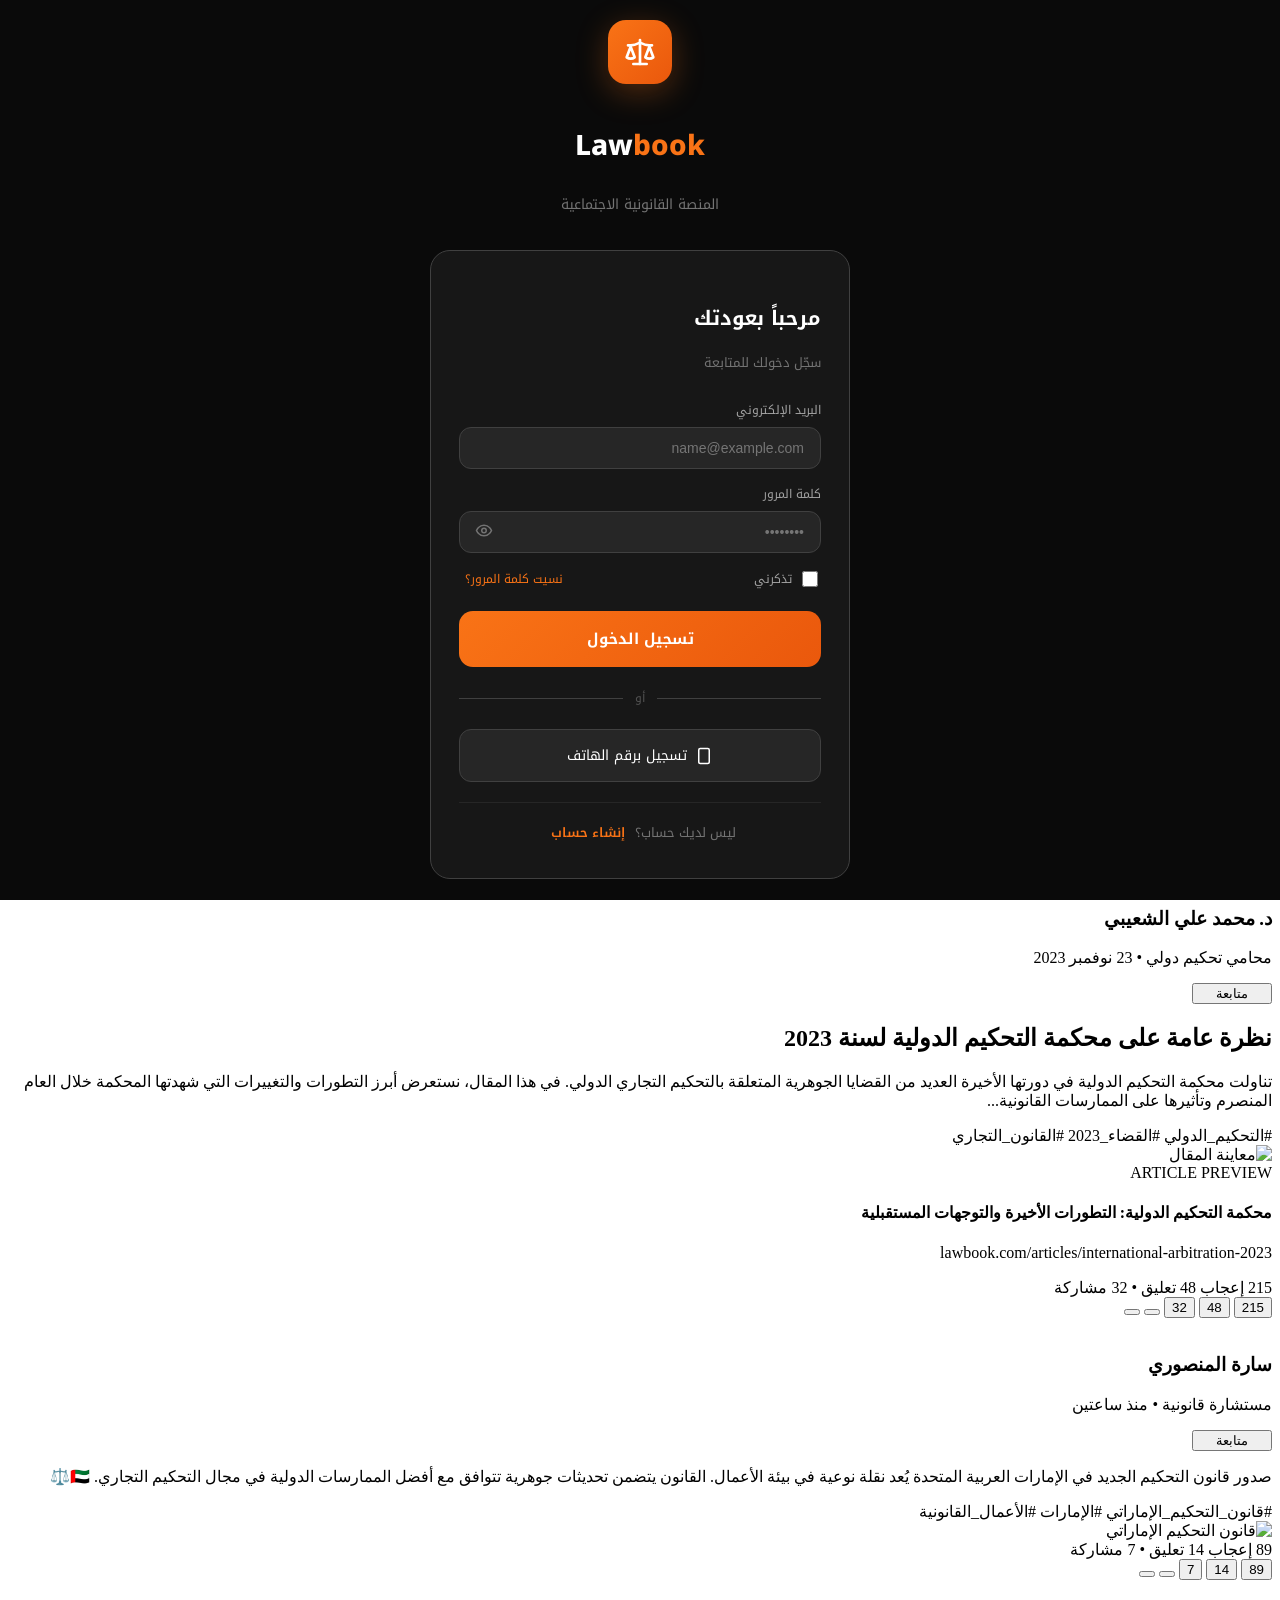
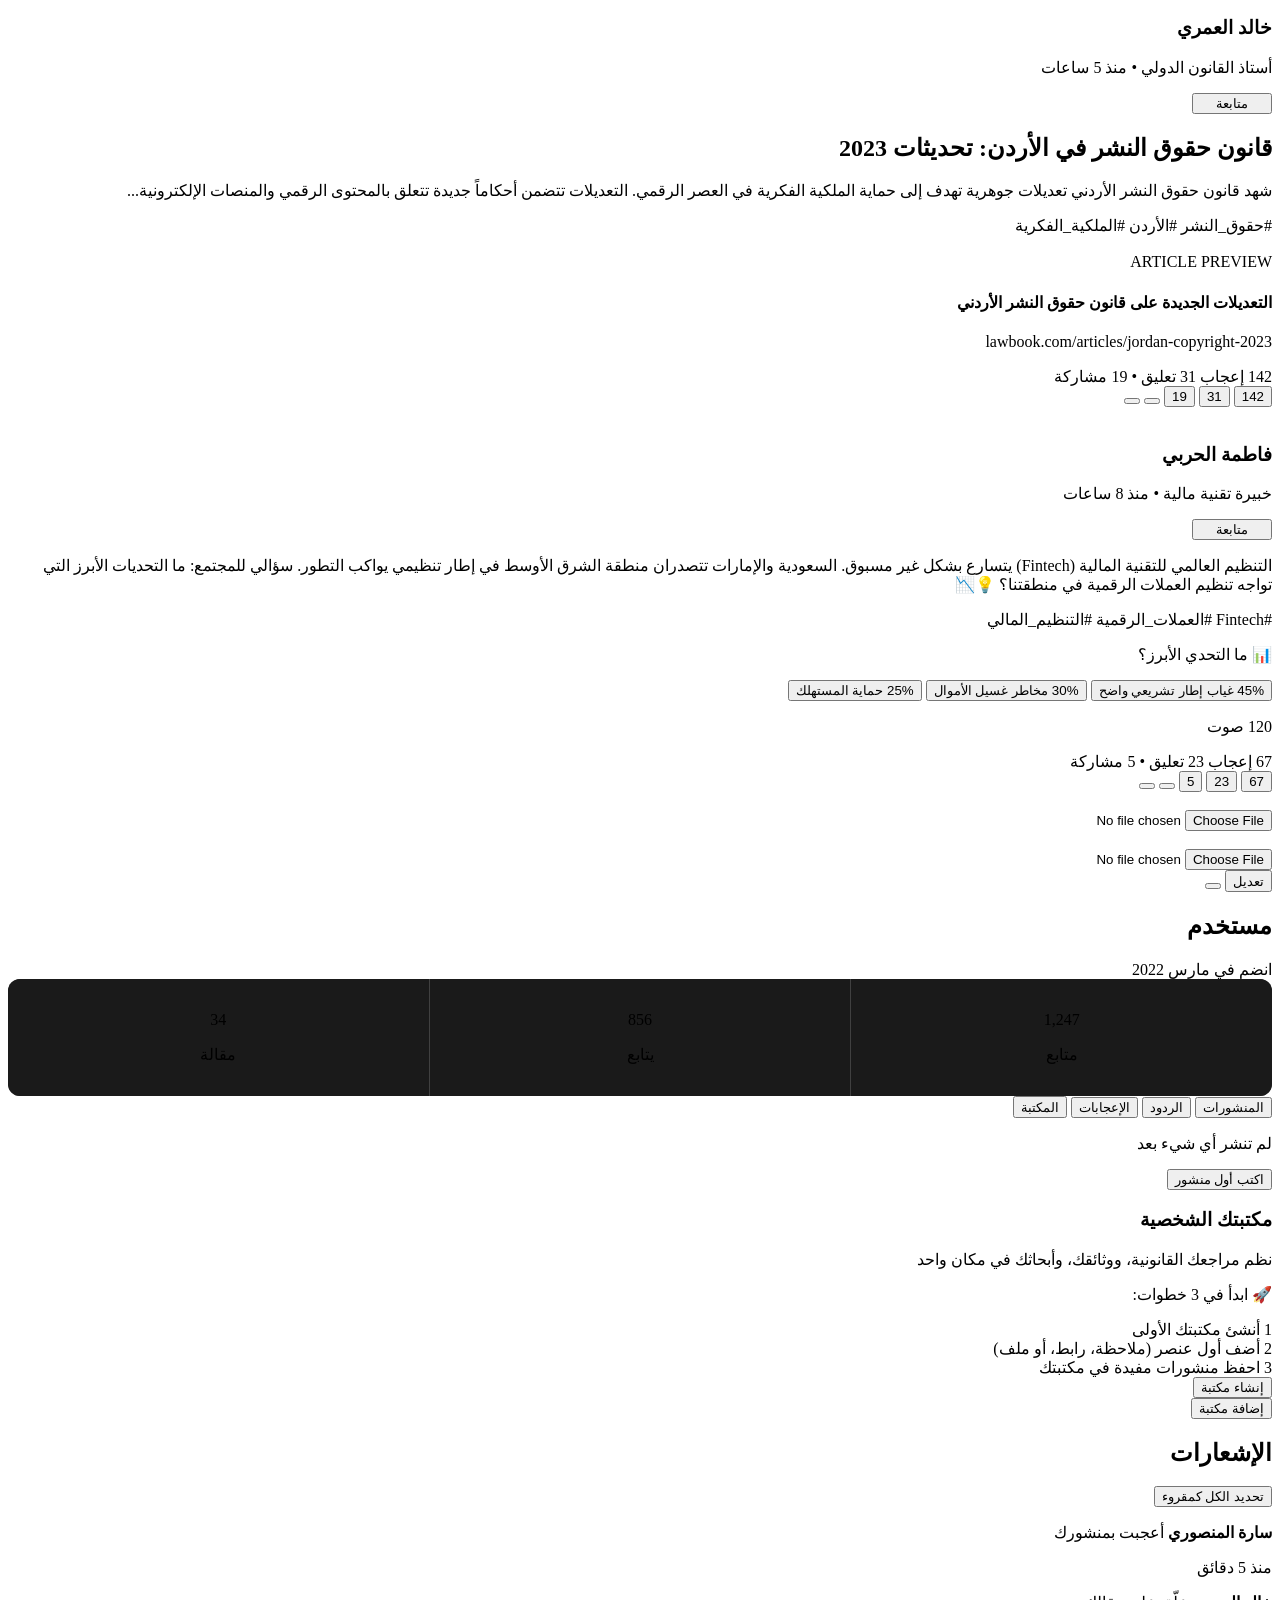
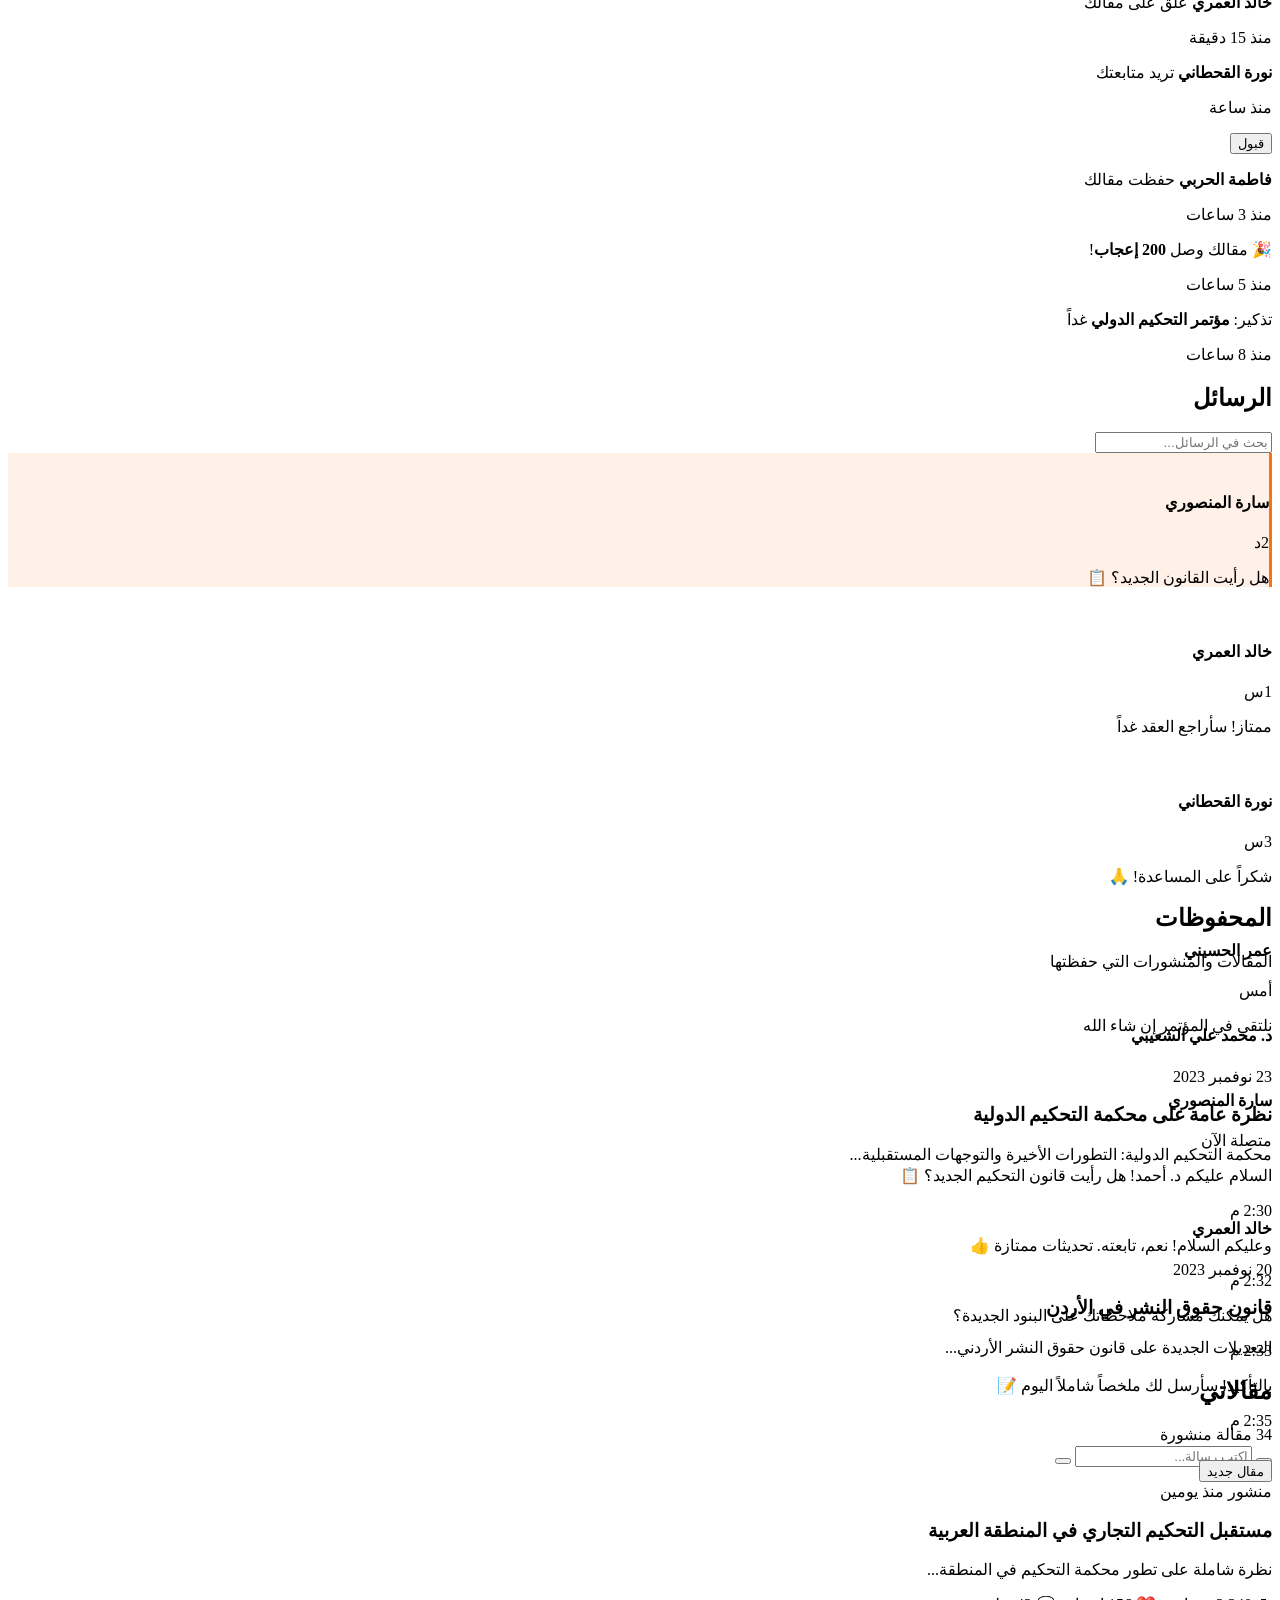
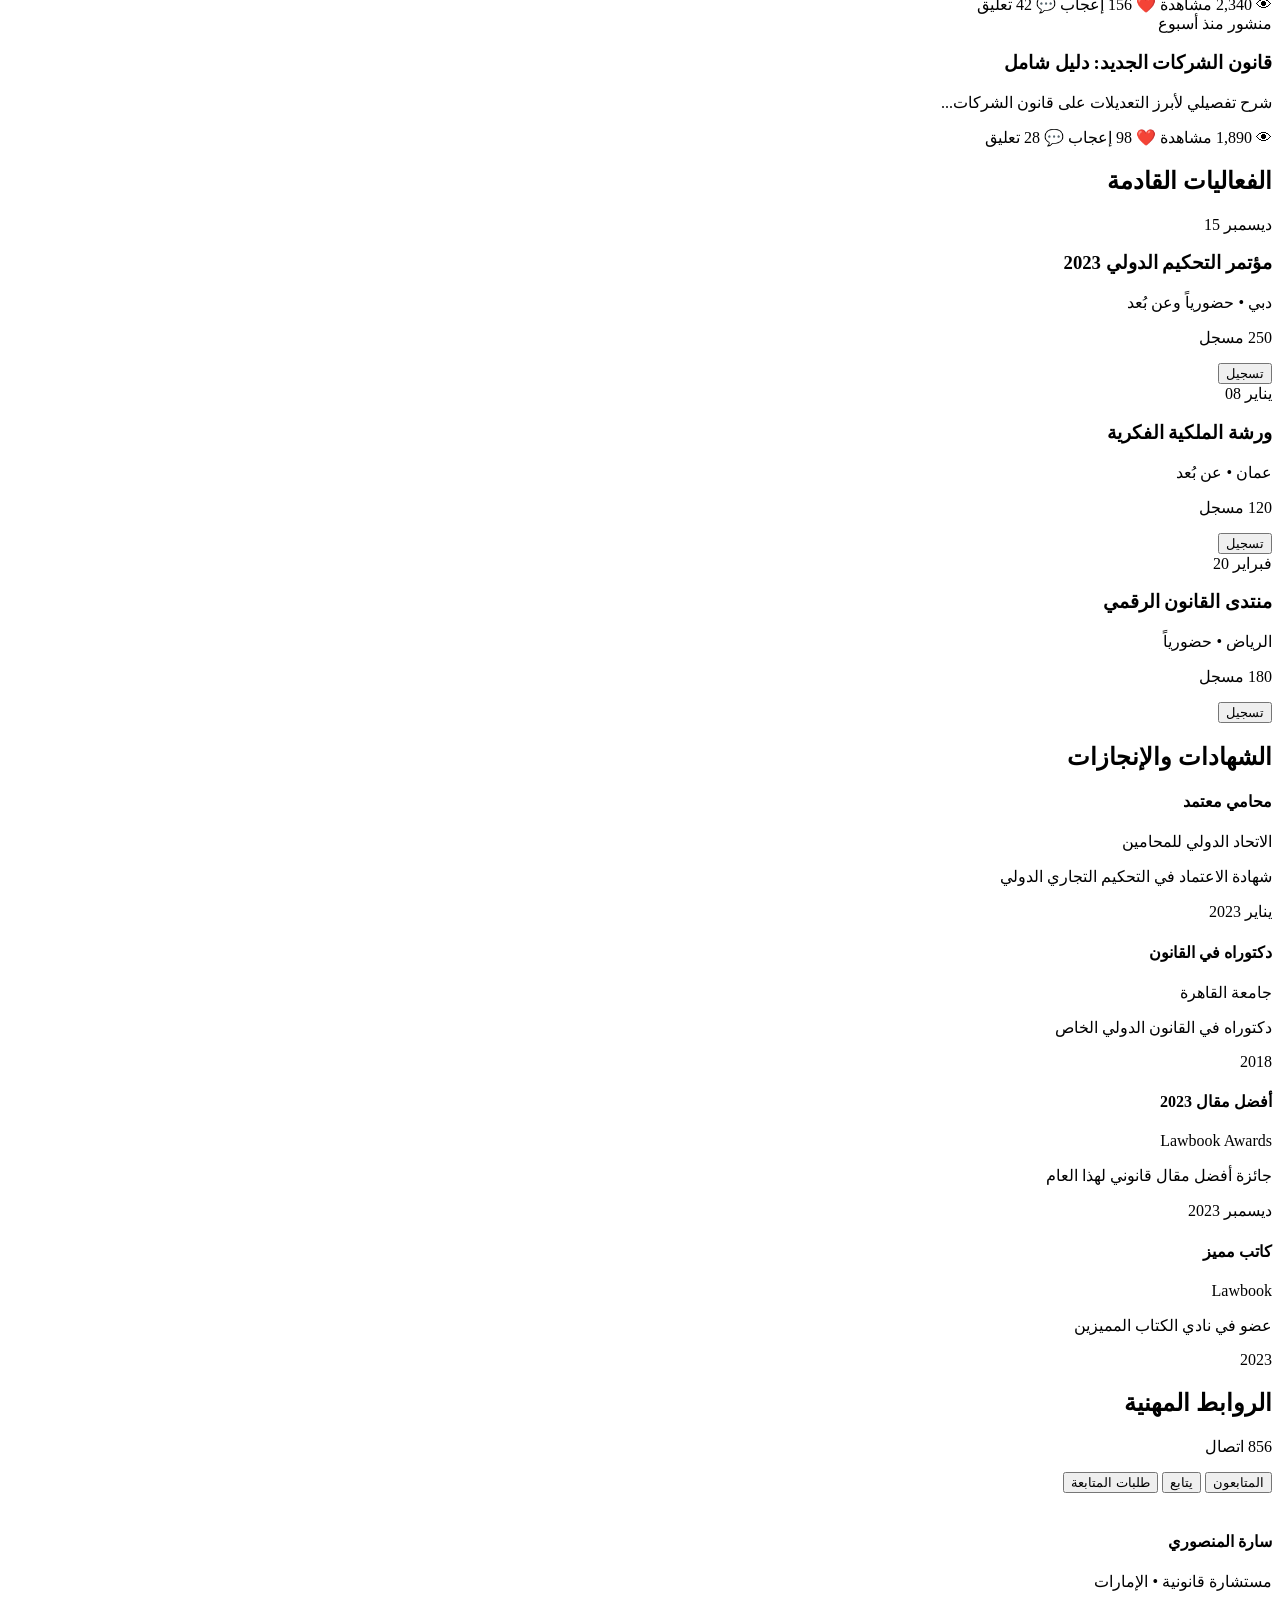
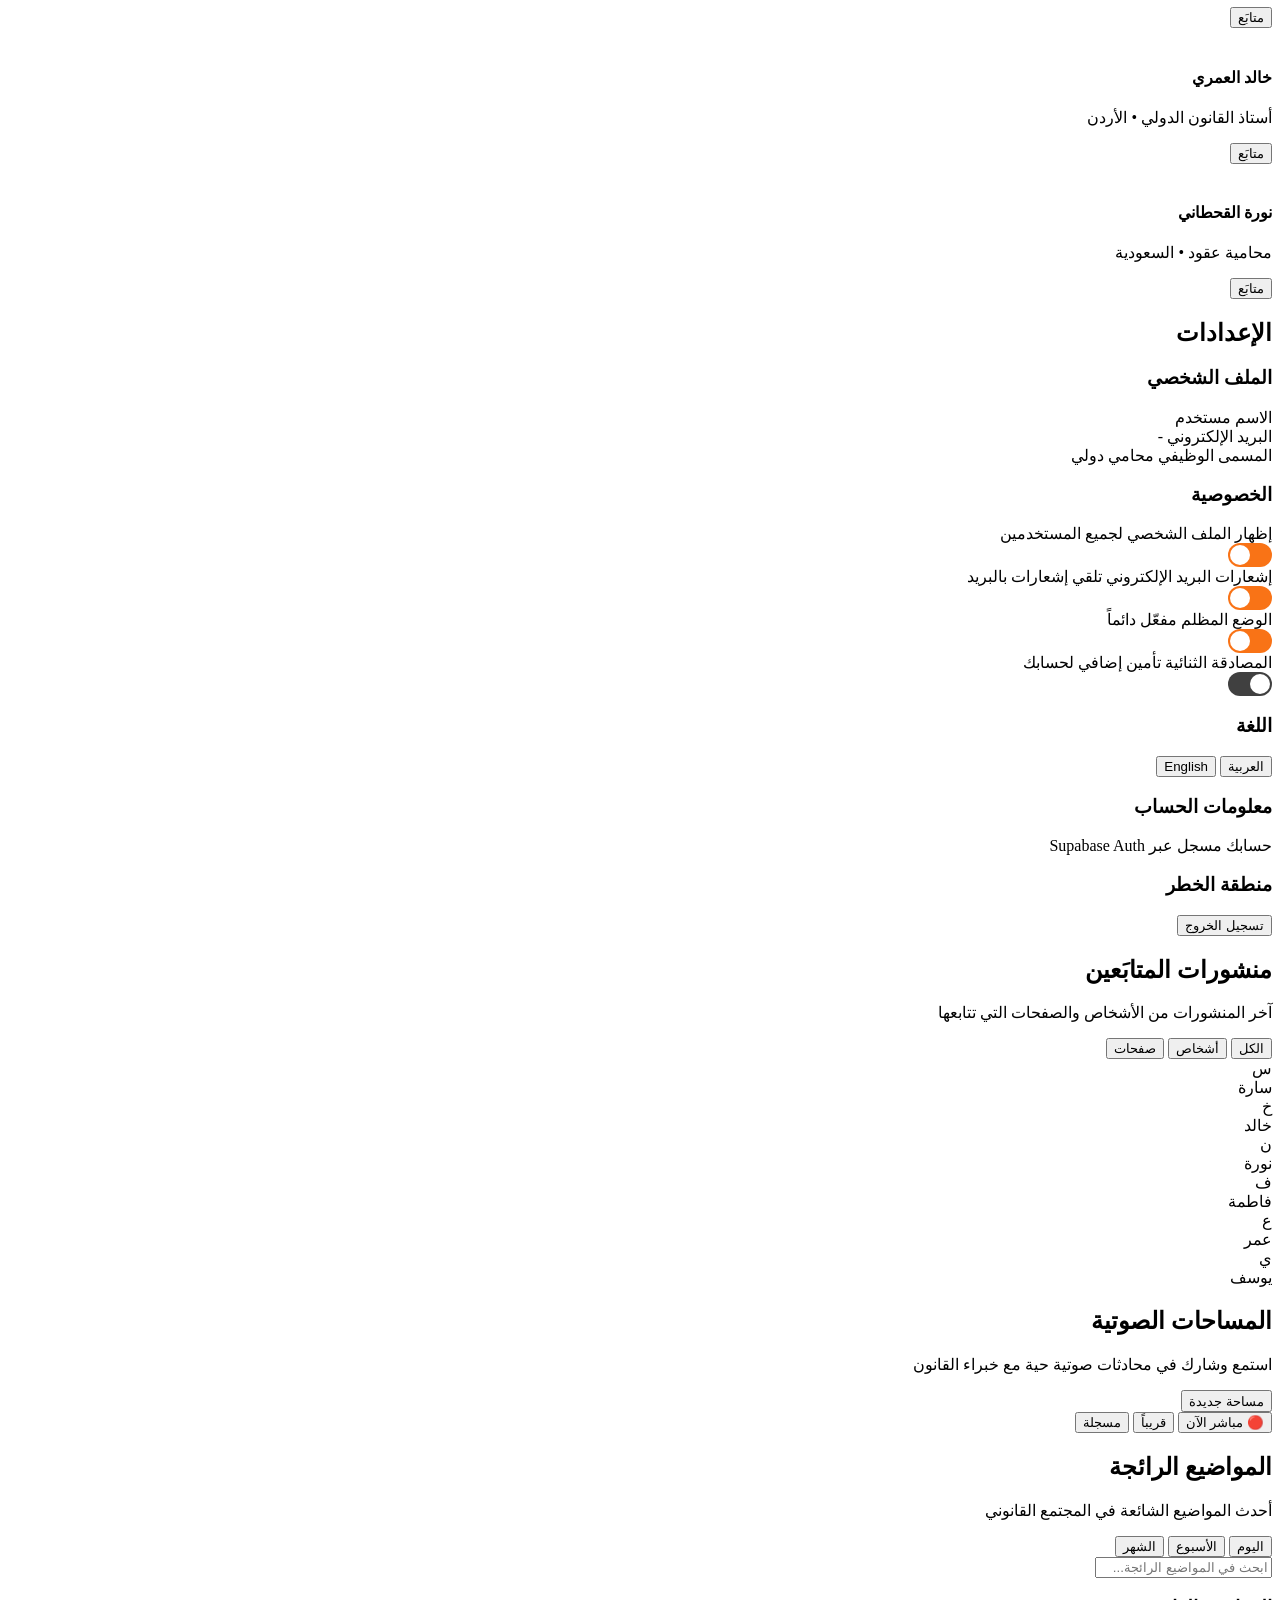
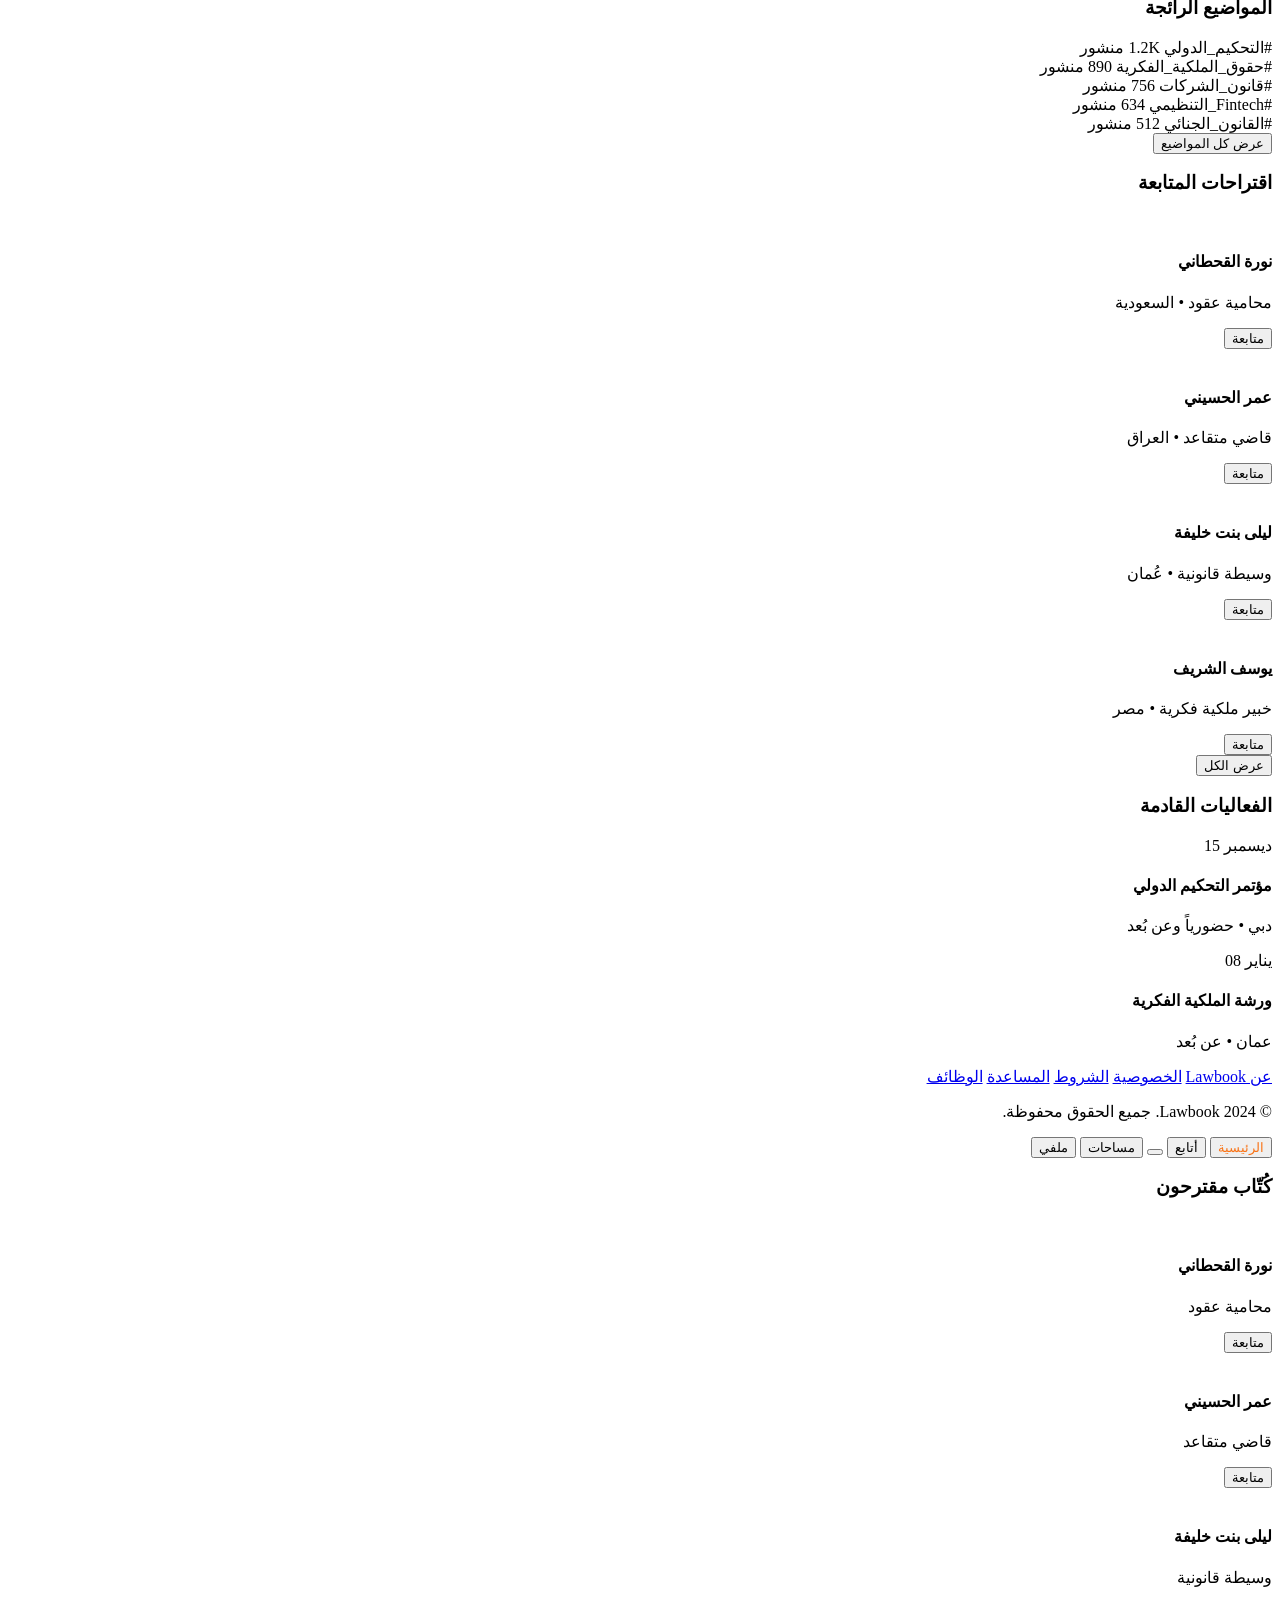
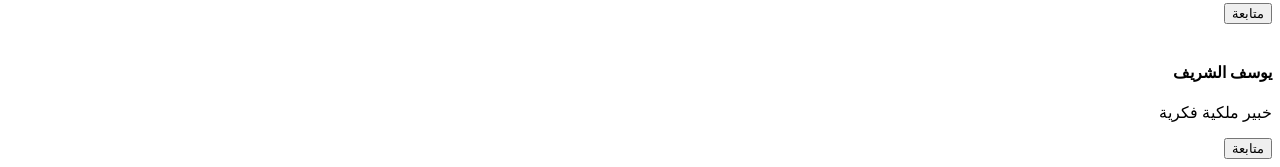
==== commit 4eefc27e: "fix: complete profile edit isolation between own/visited profiles - index.html: Remove hardcoded onc" ====
--- a/index.html
+++ b/index.html
@@ -758,9 +758,9 @@
                 <div id="page-profile" class="page-content hidden">
                     <div class="bg-dark-900/80 border border-dark-800/50 rounded-2xl overflow-hidden mb-6 animate-fade-in-up">
                         <!-- Cover -->
-                        <div class="h-48 bg-gradient-to-br from-brand-600 via-brand-500 to-brand-700 relative cursor-pointer group" onclick="document.getElementById('coverUpload').click()">
+                        <div id="profileCoverWrap" class="h-48 bg-gradient-to-br from-brand-600 via-brand-500 to-brand-700 relative group">
                             <img id="coverPhoto" src="" class="absolute inset-0 w-full h-full object-cover hidden" alt="">
-                            <div class="absolute inset-0 bg-dark-900/0 group-hover:bg-dark-900/40 transition-all flex items-center justify-center">
+                            <div id="coverHoverOverlay" class="absolute inset-0 bg-dark-900/0 group-hover:bg-dark-900/40 transition-all flex items-center justify-center hidden">
                                 <div class="opacity-0 group-hover:opacity-100 transition-opacity bg-dark-900/80 p-3 rounded-full">
                                     <span class="iconify text-white text-xl" data-icon="lucide:camera"></span>
                                 </div>
@@ -770,10 +770,15 @@
                         <!-- Profile Info -->
                         <div class="px-6 pb-6 -mt-16 relative">
                             <div class="flex items-end justify-between mb-4">
-                                <img id="profilePageAvatar" src="https://api.dicebear.com/7.x/initials/svg?seed=User&backgroundColor=f97316&textColor=ffffff" class="w-28 h-28 rounded-2xl object-cover border-4 border-dark-900 shadow-xl cursor-pointer hover:opacity-80 transition-opacity" alt="" onclick="document.getElementById('profileAvatarUpload').click()">
+                                <div id="profileAvatarWrap" class="relative">
+                                    <img id="profilePageAvatar" src="https://api.dicebear.com/7.x/initials/svg?seed=User&backgroundColor=f97316&textColor=ffffff" class="w-28 h-28 rounded-2xl object-cover border-4 border-dark-900 shadow-xl" alt="">
+                                    <div id="avatarEditOverlay" class="absolute inset-0 rounded-2xl bg-dark-900/0 hover:bg-dark-900/40 transition-all flex items-center justify-center cursor-pointer hidden" onclick="document.getElementById('profileAvatarUpload').click()">
+                                        <span class="iconify text-white opacity-0 hover:opacity-100 transition-opacity" data-icon="lucide:camera"></span>
+                                    </div>
+                                </div>
                                 <input type="file" id="profileAvatarUpload" accept="image/*" class="hidden" onchange="handleProfilePhotoUpload(this,'profilePageAvatar','mobileAvatar','sidebarAvatar','desktopAvatar')">
                                 <div class="flex gap-2">
-                                    <button class="bg-dark-800 hover:bg-dark-700 text-sm font-medium px-4 py-2 rounded-xl transition-all border border-dark-700" onclick="openEditProfile()">
+                                    <button id="editProfileBtn" class="bg-dark-800 hover:bg-dark-700 text-sm font-medium px-4 py-2 rounded-xl transition-all border border-dark-700 hidden" onclick="openEditProfile()">
                                         <span class="iconify inline ml-1" data-icon="lucide:pencil" style="font-size:14px"></span>تعديل
                                     </button>
                                     <button class="bg-dark-800 hover:bg-dark-700 p-2 rounded-xl transition-all border border-dark-700" onclick="showToast('مشاركة الملف')">
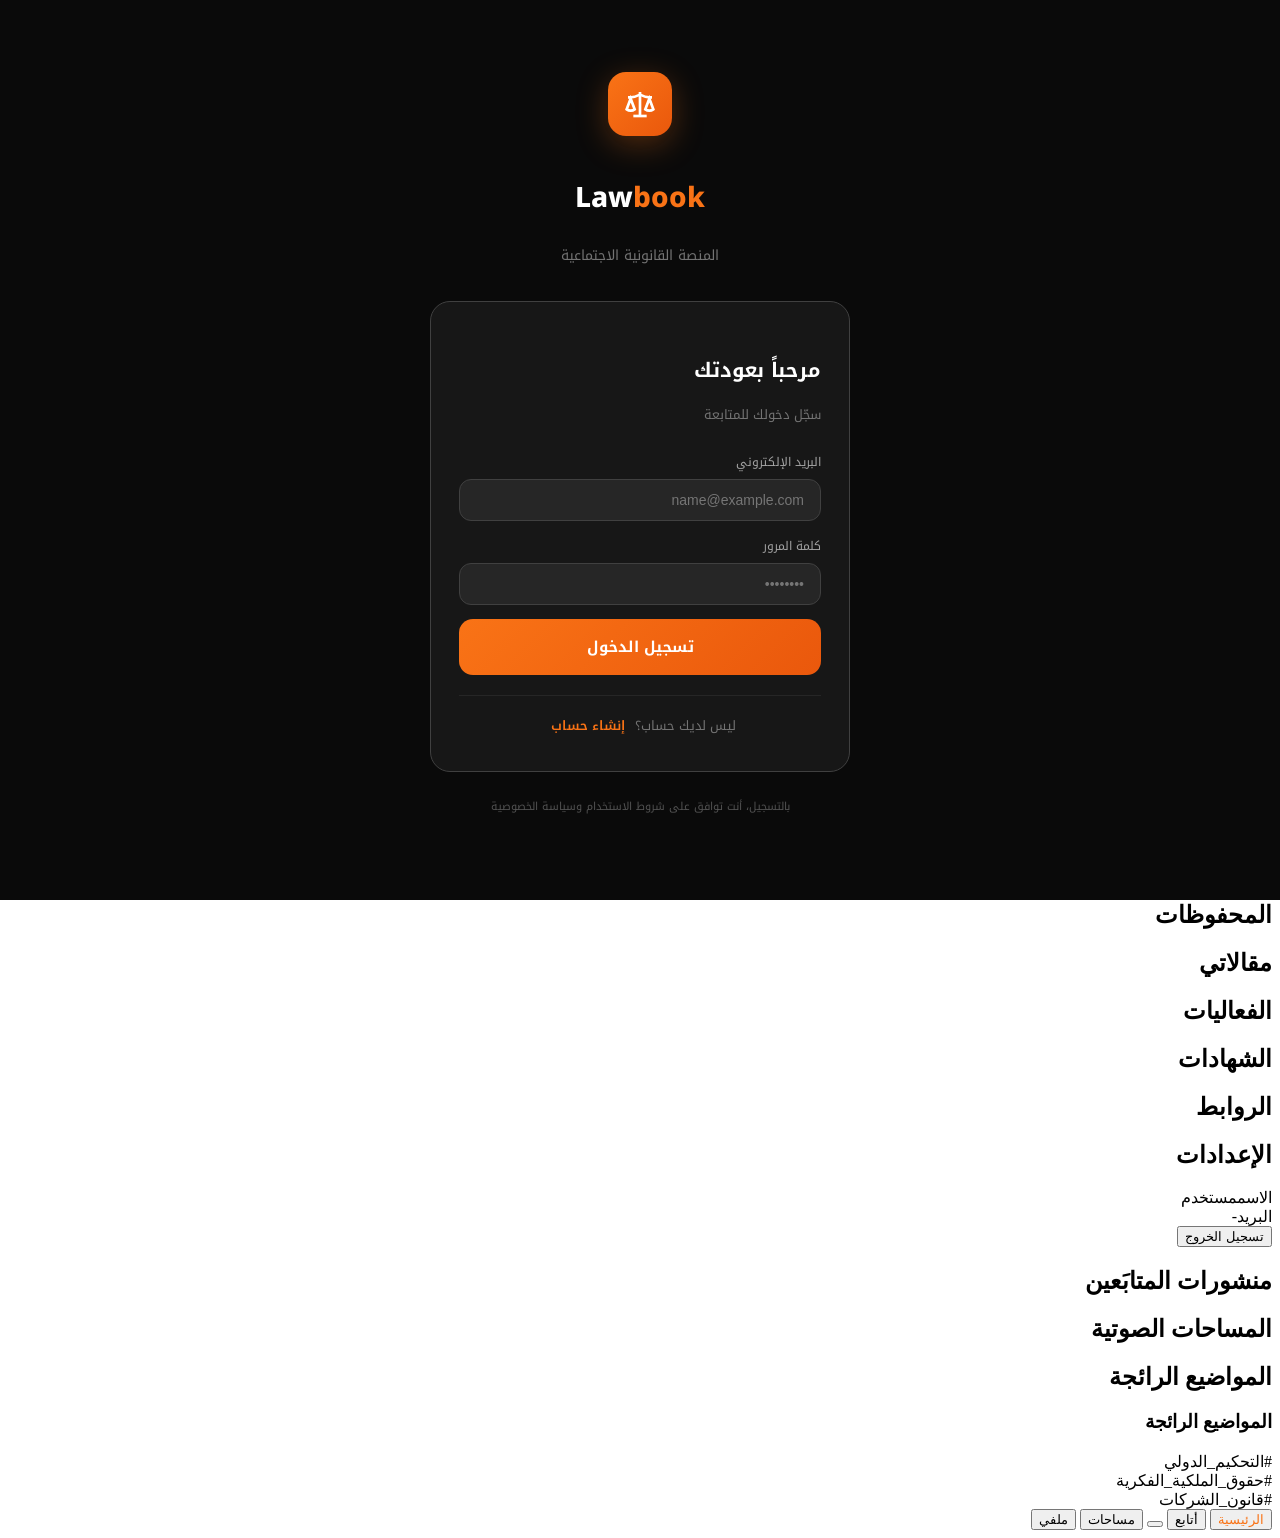
==== commit 71f0ea75: "🏗️ Lawbook v2 — professional architecture New architecture: - js/core/store.js — Single state store " ====
--- a/index.html
+++ b/index.html
@@ -4,34 +4,22 @@
     <meta charset="UTF-8">
     <meta name="viewport" content="width=device-width, initial-scale=1.0, maximum-scale=1.0, user-scalable=no">
     <meta name="theme-color" content="#0a0a0a">
-    <meta name="apple-mobile-web-app-capable" content="yes">
-    <meta name="apple-mobile-web-app-status-bar-style" content="black-translucent">
-    <meta http-equiv="Cache-Control" content="no-cache, no-store, must-revalidate"><meta http-equiv="Pragma" content="no-cache"><meta http-equiv="Expires" content="0">
     <title>Lawbook - المنصة القانونية الاجتماعية</title>
 
-    <!-- ===== Performance: Preconnect & DNS Prefetch ===== -->
+    <!-- Performance -->
     <link rel="preconnect" href="https://cdn.tailwindcss.com" crossorigin>
     <link rel="preconnect" href="https://cdn.jsdelivr.net" crossorigin>
     <link rel="preconnect" href="https://code.iconify.design" crossorigin>
     <link rel="preconnect" href="https://fonts.googleapis.com" crossorigin>
     <link rel="preconnect" href="https://fonts.gstatic.com" crossorigin>
-    <link rel="preconnect" href="https://picsum.photos" crossorigin>
     <link rel="dns-prefetch" href="https://wxokmokxehssnchtmjke.supabase.co">
 
-    <!-- ===== Preload Critical Resources ===== -->
-    <link rel="preload" href="assets/css/styles.css?v=103" as="style">
-    <link rel="preload" href="assets/js/safe.js?v=208" as="script">
-    <link rel="preload" href="assets/js/core.js?v=208" as="script">
-    <link rel="preload" href="https://fonts.gstatic.com/s/notokufiarabic/v23/qFdb35qfg4qRVGakaG9yZjh0P-cH4fVqJQ.woff2" as="font" type="font/woff2" crossorigin>
-
-    <!-- ===== Styles ===== -->
-    <link rel="stylesheet" href="assets/css/styles.css?v=103">
+    <!-- Styles -->
+    <link rel="stylesheet" href="assets/css/styles.css">
     <link href="https://fonts.googleapis.com/css2?family=Inter:wght@300;400;500;600;700&family=Noto+Kufi+Arabic:wght@300;400;500;600;700&display=swap" rel="stylesheet">
 
-    <!-- ===== External Scripts (render-blocking — needed for Tailwind JIT) ===== -->
+    <!-- Tailwind -->
     <script src="https://cdn.tailwindcss.com"></script>
-    <script src="https://cdn.jsdelivr.net/npm/@supabase/supabase-js@2"></script>
-    <script src="https://code.iconify.design/3/3.1.0/iconify.min.js" defer></script>
     <script>
         tailwind.config = {
             theme: {
@@ -40,372 +28,157 @@
                         brand: { 50:'#fff7ed',100:'#ffedd5',200:'#fed7aa',300:'#fdba74',400:'#fb923c',500:'#f97316',600:'#ea580c',700:'#c2410c',800:'#9a3412',900:'#7c2d12' },
                         dark: { 50:'#fafafa',100:'#f5f5f5',200:'#e5e5e5',300:'#d4d4d4',400:'#a3a3a3',500:'#737373',600:'#525252',700:'#404040',800:'#262626',850:'#1a1a1a',900:'#171717',950:'#0a0a0a' }
                     },
-                    fontFamily: {
-                        sans: ['Noto Kufi Arabic', 'Inter', 'sans-serif']
-                    }
+                    fontFamily: { sans: ['Noto Kufi Arabic', 'Inter', 'sans-serif'] }
                 }
             }
         }
     </script>
-    <link rel="stylesheet" href="assets/css/styles.css?v=103">
-    <!-- Auth UI handled by auth.js AuthUI module -->
+
+    <!-- External -->
+    <script src="https://cdn.jsdelivr.net/npm/@supabase/supabase-js@2"></script>
+    <script src="https://code.iconify.design/3/3.1.0/iconify.min.js" defer></script>
 </head>
 <body class="bg-dark-950 text-white font-sans min-h-screen">
 
-    <!-- Toast Notification -->
+    <!-- Toast -->
     <div id="toast" class="toast"></div>
 
-    <!-- ============ HEADER / NAVBAR ============ -->
+    <!-- ===== HEADER ===== -->
     <nav id="mainHeader" class="fixed top-0 left-0 right-0 z-50 bg-dark-950/90 backdrop-blur-md border-b border-dark-800/50">
         <div class="max-w-7xl mx-auto px-4 lg:px-6 h-16 flex items-center justify-between gap-4">
-            <!-- Mobile: Avatar (left) + Notification (right) -->
+            <!-- Mobile Avatar -->
             <div class="lg:hidden flex items-center">
                 <button class="p-2 rounded-xl hover:bg-dark-800 transition-colors" onclick="openMobileMenu()">
-                    <img id="mobileAvatar" src="https://api.dicebear.com/7.x/initials/svg?seed=User&backgroundColor=f97316&textColor=ffffff" class="w-8 h-8 rounded-full object-cover" alt="">
-                </button>
-            </div>
-
-            <!-- Logo (desktop only) -->
-            <div class="hidden lg:flex items-center gap-2 shrink-0 cursor-pointer" onclick="showPage('feed')">
+                    <img data-avatar class="w-8 h-8 rounded-full object-cover" src="https://api.dicebear.com/7.x/initials/svg?seed=User&backgroundColor=f97316&textColor=ffffff" alt="">
+                </button>
+            </div>
+
+            <!-- Logo -->
+            <div class="hidden lg:flex items-center gap-2 shrink-0 cursor-pointer" data-navigate="feed">
                 <div class="w-9 h-9 bg-gradient-to-br from-brand-500 to-brand-700 rounded-xl flex items-center justify-center">
                     <span class="iconify text-white text-lg" data-icon="lucide:scale"></span>
                 </div>
                 <span class="text-xl font-bold tracking-tight hidden sm:block">Law<span class="text-brand-500">book</span></span>
             </div>
 
-            <!-- Search Bar -->
+            <!-- Search -->
             <div class="flex-1 max-w-xl">
                 <div class="relative">
                     <span class="iconify absolute right-3 top-1/2 -translate-y-1/2 text-dark-400 text-lg" data-icon="lucide:search"></span>
-                    <input type="text" id="searchInput" placeholder="ابحث عن مقالات، محامين، مواضيع..." 
-                        class="w-full bg-dark-900 border border-dark-700/50 rounded-xl pr-10 pl-4 py-2.5 text-sm text-white placeholder-dark-400 focus:outline-none focus:border-brand-500/50 focus:ring-1 focus:ring-brand-500/20 transition-all"
-                        onkeydown="if(event.key==='Enter')doSearch()">
-                </div>
-            </div>
-
-            <!-- Mobile: Notification Bell (right) -->
-            <div class="lg:hidden flex items-center relative" id="notifDropdownWrapMobile">
-                <button class="relative p-2 rounded-xl hover:bg-dark-800 transition-colors" onclick="toggleNotifDropdown(event)">
+                    <input type="text" id="searchInput" placeholder="ابحث عن مقالات، محامين، مواضيع..." class="w-full bg-dark-900 border border-dark-700/50 rounded-xl pr-10 pl-4 py-2.5 text-sm text-white placeholder-dark-400 focus:outline-none focus:border-brand-500/50 transition-all" onkeydown="if(event.key==='Enter')doSearch()">
+                </div>
+            </div>
+
+            <!-- Mobile Notification -->
+            <div class="lg:hidden flex items-center">
+                <button class="p-2 rounded-xl hover:bg-dark-800 transition-colors" onclick="toggleNotifDropdown(event)">
                     <span class="iconify text-dark-300 text-xl" data-icon="lucide:bell"></span>
-                    <span id="notifDotMobile" class="absolute top-1.5 right-1.5 w-2 h-2 bg-brand-500 rounded-full pulse-dot"></span>
-                </button>
-            </div>
-
-            <!-- Desktop Nav Actions -->
+                </button>
+            </div>
+
+            <!-- Desktop Actions -->
             <div class="hidden lg:flex items-center gap-2">
-                <!-- Trending Dropdown -->
-                <div class="relative" id="trendingDropdownWrap">
-                    <button class="flex items-center gap-1.5 px-3 py-2 rounded-xl hover:bg-dark-800 transition-colors group" onclick="toggleTrendingDropdown(event)">
-                        <span class="iconify text-dark-300 group-hover:text-brand-400 text-lg transition-colors" data-icon="lucide:trending-up"></span>
-                        <span class="text-sm text-dark-300 group-hover:text-white font-medium transition-colors hidden xl:block">المواضيع الرائجة</span>
-                        <span class="iconify text-dark-500 text-xs transition-transform" data-icon="lucide:chevron-down" id="trendingArrow"></span>
-                    </button>
-                    <div class="trending-dropdown" id="trendingDropdown">
-                        <!-- Search inside dropdown -->
-                        <div class="p-4 border-b border-dark-800/50">
-                            <div class="relative">
-                                <span class="iconify absolute left-3 top-1/2 -translate-y-1/2 text-dark-400 text-sm" data-icon="lucide:search"></span>
-                                <input type="text" class="trending-search-input" placeholder="ابحث في المواضيع الرائجة..." id="trendingSearchInput" oninput="filterTrending(this.value)">
-                            </div>
-                        </div>
-                        <!-- Tabs -->
-                        <div class="flex items-center gap-1 px-4 pt-3 pb-2">
-                            <button class="trending-tab active text-[11px] font-semibold px-3 py-1 rounded-lg bg-brand-500/20 text-brand-400 transition-all" onclick="switchTrendingTab(this,'all')">الكل</button>
-                            <button class="trending-tab text-[11px] font-semibold px-3 py-1 rounded-lg text-dark-400 hover:text-dark-200 transition-all" onclick="switchTrendingTab(this,'legal')">قانوني</button>
-                            <button class="trending-tab text-[11px] font-semibold px-3 py-1 rounded-lg text-dark-400 hover:text-dark-200 transition-all" onclick="switchTrendingTab(this,'tech')">تقنية</button>
-                            <button class="trending-tab text-[11px] font-semibold px-3 py-1 rounded-lg text-dark-400 hover:text-dark-200 transition-all" onclick="switchTrendingTab(this,'general')">عام</button>
-                        </div>
-                        <!-- Trending List -->
-                        <div class="max-h-[400px] overflow-y-auto" id="trendingList">
-                            <!-- Items injected by JS -->
-                        </div>
-                        <!-- Footer -->
-                        <div class="border-t border-dark-800/50 p-3 text-center">
-                            <button class="text-brand-400 hover:text-brand-300 text-xs font-medium transition-colors" onclick="showPage('feed');closeTrendingDropdown()">
-                                عرض كل المواضيع
-                            </button>
-                        </div>
-                    </div>
-                </div>
-
-                <div class="relative" id="notifDropdownWrap">
-                    <button class="relative p-2.5 rounded-xl hover:bg-dark-800 transition-colors group" onclick="toggleNotifDropdown(event)">
-                        <span class="iconify text-dark-300 group-hover:text-white text-xl transition-colors" data-icon="lucide:bell"></span>
-                        <span id="notifDotDesktop" class="absolute top-2 right-2 w-2 h-2 bg-brand-500 rounded-full pulse-dot"></span>
-                    </button>
-                </div>
-                <button class="p-2.5 rounded-xl hover:bg-dark-800 transition-colors group" onclick="showPage('audio-spaces')">
-                    <span class="iconify text-dark-300 group-hover:text-white text-xl transition-colors" data-icon="lucide:mic"></span>
-                </button>
-                <button class="p-2.5 rounded-xl hover:bg-dark-800 transition-colors group" onclick="showPage('messages')">
-                    <span class="iconify text-dark-300 group-hover:text-white text-xl transition-colors" data-icon="lucide:message-circle"></span>
-                </button>
-                <button class="flex items-center gap-2 bg-dark-800 hover:bg-dark-700 rounded-xl pr-2 pl-3 py-1.5 transition-colors" onclick="showPage('profile')">
-                    <img id="desktopAvatar" src="https://api.dicebear.com/7.x/initials/svg?seed=User&backgroundColor=f97316&textColor=ffffff" class="w-8 h-8 rounded-lg object-cover" alt="الصورة الشخصية">
-                    <span id="headerUserName" class="text-sm font-medium hidden xl:block">مستخدم</span>
+                <button class="p-2.5 rounded-xl hover:bg-dark-800 transition-colors group" data-navigate="audio-spaces">
+                    <span class="iconify text-dark-300 group-hover:text-white text-xl" data-icon="lucide:mic"></span>
+                </button>
+                <button class="p-2.5 rounded-xl hover:bg-dark-800 transition-colors group" data-navigate="messages">
+                    <span class="iconify text-dark-300 group-hover:text-white text-xl" data-icon="lucide:message-circle"></span>
+                </button>
+                <button class="flex items-center gap-2 bg-dark-800 hover:bg-dark-700 rounded-xl pr-2 pl-3 py-1.5 transition-colors" data-navigate="profile">
+                    <img data-avatar class="w-8 h-8 rounded-lg object-cover" src="https://api.dicebear.com/7.x/initials/svg?seed=User&backgroundColor=f97316&textColor=ffffff" alt="">
+                    <span data-user-name class="text-sm font-medium hidden xl:block">مستخدم</span>
                 </button>
             </div>
         </div>
     </nav>
 
-    <!-- ============ NOTIFICATION DROPDOWN (Facebook-style) ============ -->
+    <!-- ===== NOTIFICATION DROPDOWN ===== -->
     <div id="notifDropdown" class="notif-dropdown">
-        <div class="notif-header">
-            <h3>الإشعارات</h3>
-            <button onclick="markAllRead()" class="notif-mark-all">تحديد الكل كمقروء</button>
-        </div>
-        <!-- Filter Tabs -->
-        <div class="notif-tabs">
-            <button class="notif-tab active" onclick="filterNotifs(this,'all')">الكل</button>
-            <button class="notif-tab" onclick="filterNotifs(this,'unread')">غير مقروء</button>
-            <button class="notif-tab" onclick="filterNotifs(this,'mentions')">إشارات</button>
-            <button class="notif-tab" onclick="filterNotifs(this,'replies')">ردود</button>
-        </div>
-        <!-- Notification List -->
-        <div class="notif-list" id="notifList">
-            <!-- Injected by JS -->
-        </div>
-        <div class="notif-footer">
-            <button onclick="showPage('notifications');closeNotifDropdown()">عرض كل الإشعارات</button>
-        </div>
+        <div class="notif-header"><h3>الإشعارات</h3></div>
+        <div class="notif-list" id="notifList"></div>
     </div>
 
-    <!-- Mobile Menu Drawer (X-style from left) -->
+    <!-- ===== MOBILE MENU ===== -->
     <div id="mobileMenuOverlay" class="mobile-drawer-overlay" onclick="closeMobileMenu()">
         <div id="mobileDrawer" class="mobile-drawer" onclick="event.stopPropagation()">
-            <!-- Profile Header -->
             <div class="p-5 pb-4">
-                <div class="flex items-center gap-3 mb-4 cursor-pointer" onclick="document.getElementById('sidebarAvatarUpload').click()">
-                    <img id="mobileDrawerAvatar" src="https://api.dicebear.com/7.x/initials/svg?seed=User&backgroundColor=f97316&textColor=ffffff" class="w-12 h-12 rounded-full object-cover border-2 border-dark-700 hover:border-brand-500 transition-colors" alt="">
+                <div class="flex items-center gap-3 mb-4 cursor-pointer" data-navigate="profile">
+                    <img data-avatar class="w-12 h-12 rounded-full object-cover border-2 border-dark-700" src="https://api.dicebear.com/7.x/initials/svg?seed=User&backgroundColor=f97316&textColor=ffffff" alt="">
                     <div class="flex-1 min-w-0">
-                        <h3 id="mobileDrawerName" class="font-bold text-base text-white">مستخدم</h3>
-                        <p id="mobileDrawerUsername" class="text-dark-400 text-xs"></p>
-                    </div>
-                    <span class="iconify text-dark-500 text-sm" data-icon="lucide:camera"></span>
-                </div>
-                <input type="file" id="sidebarAvatarUpload" accept="image/*" class="hidden" onchange="handleProfilePhotoUpload(this,'mobileDrawerAvatar','mobileAvatar','desktopAvatar','sidebarAvatar','profilePageAvatar','storyCreatorAvatar','modalPostAvatar')">
+                        <h3 data-user-name class="font-bold text-base text-white">مستخدم</h3>
+                        <p data-username class="text-dark-400 text-xs"></p>
+                    </div>
+                </div>
                 <div class="flex gap-5 text-sm">
-                    <span><strong id="mobileDrawerFollowing" class="text-white">0</strong> <span class="text-dark-400">يتابع</span></span>
-                    <span><strong id="mobileDrawerFollowers" class="text-white">0</strong> <span class="text-dark-400">متابع</span></span>
-                </div>
-            </div>
-            <!-- Nav Links -->
+                    <span><strong data-following class="text-white">0</strong> <span class="text-dark-400">يتابع</span></span>
+                    <span><strong data-followers class="text-white">0</strong> <span class="text-dark-400">متابع</span></span>
+                </div>
+            </div>
             <nav class="flex-1 overflow-y-auto px-2 pb-4">
-                <a href="#" class="mobile-drawer-link" onclick="showPage('profile');closeMobileMenu()">
-                    <span class="iconify text-xl" data-icon="lucide:user"></span>
-                    <span>الملف الشخصي</span>
-                </a>
-                <a href="#" class="mobile-drawer-link" onclick="showPage('premium');closeMobileMenu()">
-                    <span class="iconify text-xl" data-icon="lucide:badge-check"></span>
-                    <span>المحتوى المميز</span>
-                </a>
-                <a href="#" class="mobile-drawer-link" onclick="showPage('bookmarks');closeMobileMenu()">
-                    <span class="iconify text-xl" data-icon="lucide:bookmark"></span>
-                    <span>المحفوظات</span>
-                </a>
-                <a href="#" class="mobile-drawer-link" onclick="showPage('articles');closeMobileMenu()">
-                    <span class="iconify text-xl" data-icon="lucide:list"></span>
-                    <span>مقالاتي</span>
-                </a>
-                <div class="border-t border-dark-800 my-2 mx-3"></div>
-                <a href="#" class="mobile-drawer-link" onclick="showPage('feed');closeMobileMenu()">
-                    <span class="iconify text-xl" data-icon="lucide:home"></span>
-                    <span>الرئيسية</span>
-                </a>
-                <a href="#" class="mobile-drawer-link" onclick="showPage('following');closeMobileMenu()">
-                    <span class="iconify text-xl" data-icon="lucide:users"></span>
-                    <span>أتابع</span>
-                </a>
-                <a href="#" class="mobile-drawer-link" onclick="showTrendingPage();closeMobileMenu()">
-                    <span class="iconify text-xl" data-icon="lucide:trending-up"></span>
-                    <span>المواضيع الرائجة</span>
-                </a>
-                <a href="#" class="mobile-drawer-link" onclick="showPage('audio-spaces');closeMobileMenu()">
-                    <span class="iconify text-xl" data-icon="lucide:mic"></span>
-                    <span>المساحات الصوتية</span>
-                </a>
-                <a href="#" class="mobile-drawer-link" onclick="showPage('messages');closeMobileMenu()">
-                    <span class="iconify text-xl" data-icon="lucide:message-circle"></span>
-                    <span>الرسائل</span>
-                </a>
-                <a href="#" class="mobile-drawer-link" onclick="showPage('notifications');closeMobileMenu()">
-                    <span class="iconify text-xl" data-icon="lucide:bell"></span>
-                    <span>الإشعارات</span>
-                </a>
-                <a href="#" class="mobile-drawer-link" onclick="showPage('events');closeMobileMenu()">
-                    <span class="iconify text-xl" data-icon="lucide:calendar"></span>
-                    <span>الفعاليات</span>
-                </a>
-                <a href="#" class="mobile-drawer-link" onclick="showPage('certificates');closeMobileMenu()">
-                    <span class="iconify text-xl" data-icon="lucide:award"></span>
-                    <span>الشهادات</span>
-                </a>
-                <div class="border-t border-dark-800 my-2 mx-3"></div>
-                <a href="#" class="mobile-drawer-link" onclick="showPage('settings');closeMobileMenu()">
-                    <span class="iconify text-xl" data-icon="lucide:settings"></span>
-                    <span>الإعدادات</span>
-                </a>
-                <a href="#" class="mobile-drawer-link" onclick="showPage('notifications');closeMobileMenu()">
-                    <span class="iconify text-xl" data-icon="lucide:bell"></span>
-                    <span>الإشعارات</span>
-                </a>
+                <a href="#" class="mobile-drawer-link" data-navigate="profile"><span class="iconify text-xl" data-icon="lucide:user"></span><span>الملف الشخصي</span></a>
+                <a href="#" class="mobile-drawer-link" data-navigate="feed"><span class="iconify text-xl" data-icon="lucide:home"></span><span>الرئيسية</span></a>
+                <a href="#" class="mobile-drawer-link" data-navigate="following"><span class="iconify text-xl" data-icon="lucide:users"></span><span>أتابع</span></a>
+                <a href="#" class="mobile-drawer-link" data-navigate="messages"><span class="iconify text-xl" data-icon="lucide:message-circle"></span><span>الرسائل</span></a>
+                <a href="#" class="mobile-drawer-link" data-navigate="notifications"><span class="iconify text-xl" data-icon="lucide:bell"></span><span>الإشعارات</span></a>
+                <a href="#" class="mobile-drawer-link" data-navigate="bookmarks"><span class="iconify text-xl" data-icon="lucide:bookmark"></span><span>المحفوظات</span></a>
+                <a href="#" class="mobile-drawer-link" data-navigate="articles"><span class="iconify text-xl" data-icon="lucide:file-text"></span><span>مقالاتي</span></a>
+                <a href="#" class="mobile-drawer-link" data-navigate="settings"><span class="iconify text-xl" data-icon="lucide:settings"></span><span>الإعدادات</span></a>
             </nav>
-            <!-- Logo at bottom of drawer -->
-            <div class="p-4 border-t border-dark-800/50">
-                <div class="flex items-center gap-2 cursor-pointer" onclick="showPage('feed');closeMobileMenu()">
-                    <div class="w-8 h-8 bg-gradient-to-br from-brand-500 to-brand-700 rounded-xl flex items-center justify-center">
-                        <span class="iconify text-white text-base" data-icon="lucide:scale"></span>
-                    </div>
-                    <span class="text-lg font-bold tracking-tight">Law<span class="text-brand-500">book</span></span>
-                </div>
-            </div>
         </div>
     </div>
 
-    <!-- ============ MAIN LAYOUT ============ -->
+    <!-- ===== MAIN LAYOUT ===== -->
     <div class="max-w-7xl mx-auto pt-20 pb-24 lg:pb-8 px-4 lg:px-6">
         <div class="flex gap-6">
 
-            <!-- ======== LEFT SIDEBAR (Desktop) ======== -->
+            <!-- LEFT SIDEBAR (Desktop) -->
             <aside class="desktop-sidebar hidden lg:block w-64 shrink-0 sticky top-20 self-start">
                 <!-- Profile Card -->
-                <div class="bg-dark-900/80 border border-dark-800/50 rounded-2xl p-5 mb-4 cursor-pointer hover:border-brand-500/30 transition-all" onclick="showPage('profile')">
+                <div class="bg-dark-900/80 border border-dark-800/50 rounded-2xl p-5 mb-4 cursor-pointer hover:border-brand-500/30 transition-all" data-navigate="profile">
                     <div class="flex items-center gap-3 mb-4">
-                        <img id="sidebarAvatar" src="https://api.dicebear.com/7.x/initials/svg?seed=User&backgroundColor=f97316&textColor=ffffff" class="w-12 h-12 rounded-xl object-cover border border-dark-700" alt="الصورة">
+                        <img data-avatar class="w-12 h-12 rounded-xl object-cover border border-dark-700" src="https://api.dicebear.com/7.x/initials/svg?seed=User&backgroundColor=f97316&textColor=ffffff" alt="">
                         <div>
-                            <h3 id="sidebarName" class="font-semibold text-sm">مستخدم</h3>
-                            <p id="sidebarSubtitle" class="text-dark-400 text-xs"></p>
+                            <h3 data-user-name class="font-semibold text-sm">مستخدم</h3>
+                            <p data-username class="text-dark-400 text-xs"></p>
                         </div>
                     </div>
                     <div class="flex justify-between text-center border-t border-dark-800 pt-3">
-                        <div>
-                            <p id="sidebarFollowers" class="font-bold text-sm">0</p>
-                            <p class="text-dark-500 text-[10px]">متابع</p>
-                        </div>
-                        <div>
-                            <p id="sidebarFollowing" class="font-bold text-sm">0</p>
-                            <p class="text-dark-500 text-[10px]">يتابع</p>
-                        </div>
-                        <div>
-                            <p id="sidebarPosts" class="font-bold text-sm">0</p>
-                            <p class="text-dark-500 text-[10px]">مقالة</p>
-                        </div>
-                    </div>
-                </div>
-
-                <!-- Navigation Links -->
+                        <div><p data-followers class="font-bold text-sm">0</p><p class="text-dark-500 text-[10px]">متابع</p></div>
+                        <div><p data-following class="font-bold text-sm">0</p><p class="text-dark-500 text-[10px]">يتابع</p></div>
+                        <div><p data-posts-count class="font-bold text-sm">0</p><p class="text-dark-500 text-[10px]">مقالة</p></div>
+                    </div>
+                </div>
+
+                <!-- Navigation -->
                 <div class="bg-dark-900/80 border border-dark-800/50 rounded-2xl p-3 mb-4">
                     <nav class="flex flex-col gap-1">
-                        <a href="#" class="sidebar-link active flex items-center gap-3 px-3 py-2.5 rounded-xl text-sm font-medium transition-all" onclick="showPage('feed')">
-                            <span class="iconify text-lg" data-icon="lucide:home"></span>الرئيسية
-                        </a>
-                        <a href="#" class="sidebar-link flex items-center gap-3 px-3 py-2.5 rounded-xl text-sm font-medium text-dark-300 transition-all" onclick="showPage('profile')">
-                            <span class="iconify text-lg" data-icon="lucide:user"></span>ملفي الشخصي
-                        </a>
-                        <a href="#" class="sidebar-link flex items-center gap-3 px-3 py-2.5 rounded-xl text-sm font-medium text-dark-300 transition-all" onclick="showPage('following')">
-                            <span class="iconify text-lg" data-icon="lucide:users"></span>أتابع
-                        </a>
-                        <a href="#" class="sidebar-link flex items-center gap-3 px-3 py-2.5 rounded-xl text-sm font-medium text-dark-300 transition-all" onclick="showPage('audio-spaces')">
-                            <span class="iconify text-lg" data-icon="lucide:mic"></span>المساحات الصوتية
-                            <span class="mr-auto bg-red-500/20 text-red-400 text-[10px] font-bold px-2 py-0.5 rounded-full">🔴</span>
-                        </a>
-                        <a href="#" class="sidebar-link flex items-center gap-3 px-3 py-2.5 rounded-xl text-sm font-medium text-dark-300 transition-all" onclick="showTrendingPage()">
-                            <span class="iconify text-lg" data-icon="lucide:trending-up"></span>المواضيع الرائجة
-                            <span class="mr-auto bg-red-500/20 text-red-400 text-[10px] font-bold px-2 py-0.5 rounded-full">🔥</span>
-                        </a>
-                        <a href="#" class="sidebar-link flex items-center gap-3 px-3 py-2.5 rounded-xl text-sm font-medium text-dark-300 transition-all" onclick="showPage('connections')">
-                            <span class="iconify text-lg" data-icon="lucide:users"></span>الروابط
-                            <span class="mr-auto bg-brand-500/20 text-brand-400 text-[10px] font-bold px-2 py-0.5 rounded-full">12</span>
-                        </a>
-                        <a href="#" class="sidebar-link flex items-center gap-3 px-3 py-2.5 rounded-xl text-sm font-medium text-dark-300 transition-all" onclick="showPage('bookmarks')">
-                            <span class="iconify text-lg" data-icon="lucide:bookmark"></span>المحفوظات
-                        </a>
-                        <a href="#" class="sidebar-link flex items-center gap-3 px-3 py-2.5 rounded-xl text-sm font-medium text-dark-300 transition-all" onclick="showPage('articles')">
-                            <span class="iconify text-lg" data-icon="lucide:file-text"></span>مقالاتي
-                        </a>
-                        <a href="#" class="sidebar-link flex items-center gap-3 px-3 py-2.5 rounded-xl text-sm font-medium text-dark-300 transition-all" onclick="showPage('events')">
-                            <span class="iconify text-lg" data-icon="lucide:calendar"></span>الفعاليات
-                        </a>
-                        <a href="#" class="sidebar-link flex items-center gap-3 px-3 py-2.5 rounded-xl text-sm font-medium text-dark-300 transition-all" onclick="showPage('certificates')">
-                            <span class="iconify text-lg" data-icon="lucide:award"></span>الشهادات
-                        </a>
-                        <a href="#" class="sidebar-link flex items-center gap-3 px-3 py-2.5 rounded-xl text-sm font-medium text-dark-300 transition-all" onclick="showPage('settings')">
-                            <span class="iconify text-lg" data-icon="lucide:settings"></span>الإعدادات
-                        </a>
+                        <a href="#" class="sidebar-link active flex items-center gap-3 px-3 py-2.5 rounded-xl text-sm font-medium transition-all" data-page="feed" data-navigate="feed"><span class="iconify text-lg" data-icon="lucide:home"></span>الرئيسية</a>
+                        <a href="#" class="sidebar-link flex items-center gap-3 px-3 py-2.5 rounded-xl text-sm font-medium text-dark-300 transition-all" data-page="profile" data-navigate="profile"><span class="iconify text-lg" data-icon="lucide:user"></span>ملفي الشخصي</a>
+                        <a href="#" class="sidebar-link flex items-center gap-3 px-3 py-2.5 rounded-xl text-sm font-medium text-dark-300 transition-all" data-page="following" data-navigate="following"><span class="iconify text-lg" data-icon="lucide:users"></span>أتابع</a>
+                        <a href="#" class="sidebar-link flex items-center gap-3 px-3 py-2.5 rounded-xl text-sm font-medium text-dark-300 transition-all" data-page="connections" data-navigate="connections"><span class="iconify text-lg" data-icon="lucide:users"></span>الروابط</a>
+                        <a href="#" class="sidebar-link flex items-center gap-3 px-3 py-2.5 rounded-xl text-sm font-medium text-dark-300 transition-all" data-page="bookmarks" data-navigate="bookmarks"><span class="iconify text-lg" data-icon="lucide:bookmark"></span>المحفوظات</a>
+                        <a href="#" class="sidebar-link flex items-center gap-3 px-3 py-2.5 rounded-xl text-sm font-medium text-dark-300 transition-all" data-page="articles" data-navigate="articles"><span class="iconify text-lg" data-icon="lucide:file-text"></span>مقالاتي</a>
+                        <a href="#" class="sidebar-link flex items-center gap-3 px-3 py-2.5 rounded-xl text-sm font-medium text-dark-300 transition-all" data-page="settings" data-navigate="settings"><span class="iconify text-lg" data-icon="lucide:settings"></span>الإعدادات</a>
                     </nav>
                 </div>
-
-                <!-- Quick Stats -->
-                <div class="bg-dark-900/80 border border-dark-800/50 rounded-2xl p-5">
-                    <h4 class="text-xs font-semibold text-dark-400 mb-3">إحصائيات هذا الأسبوع</h4>
-                    <div class="space-y-3">
-                        <div class="flex justify-between items-center">
-                            <span class="text-dark-300 text-xs">مشاهدات الملف</span>
-                            <span class="text-brand-400 text-xs font-bold">+24%</span>
-                        </div>
-                        <div class="w-full bg-dark-800 rounded-full h-1.5">
-                            <div class="bg-brand-500 h-1.5 rounded-full" style="width: 72%"></div>
-                        </div>
-                        <div class="flex justify-between items-center">
-                            <span class="text-dark-300 text-xs">تفاعل المقالات</span>
-                            <span class="text-green-400 text-xs font-bold">+18%</span>
-                        </div>
-                        <div class="w-full bg-dark-800 rounded-full h-1.5">
-                            <div class="bg-green-500 h-1.5 rounded-full" style="width: 58%"></div>
-                        </div>
-                    </div>
-                </div>
             </aside>
 
-            <!-- ======== MAIN CONTENT AREA ======== -->
+            <!-- MAIN CONTENT -->
             <main class="flex-1 min-w-0" id="mainContent">
 
-                <!-- ========== FEED PAGE ========== -->
+                <!-- FEED PAGE -->
                 <div id="page-feed" class="page-content">
-                    <!-- Stories Bar -->
-                    <div class="stories-bar-container mb-6 animate-fade-in-up">
-                        <div class="stories-bar" id="storiesBar">
-                            <!-- Add Story -->
-                            <div class="story-card add-story" onclick="openCreateStory()">
-                                <img id="storyCreatorAvatar" src="https://api.dicebear.com/7.x/initials/svg?seed=User&backgroundColor=f97316&textColor=ffffff" class="story-card-bg" alt="">
-                                <div class="story-card-overlay"></div>
-                                <div class="add-story-icon"><span class="iconify text-white text-xl" data-icon="lucide:plus"></span></div>
-                                <span class="story-card-label">إضافة حالة</span>
-                            </div>
-                            <!-- Stories injected by JS -->
-                        </div>
-                    </div>
-
                     <!-- Create Post -->
                     <div class="bg-dark-900/80 border border-dark-800/50 rounded-2xl p-5 mb-6 animate-fade-in-up">
                         <div class="flex items-start gap-3">
-                            <img id="postCreatorAvatar" src="https://api.dicebear.com/7.x/initials/svg?seed=User&backgroundColor=f97316&textColor=ffffff" class="w-10 h-10 rounded-xl object-cover shrink-0" alt="">
+                            <img data-avatar class="w-10 h-10 rounded-xl object-cover shrink-0" src="https://api.dicebear.com/7.x/initials/svg?seed=User&backgroundColor=f97316&textColor=ffffff" alt="">
                             <div class="flex-1">
-                                <div id="postInput" contenteditable="true" 
-                                    class="w-full bg-dark-850 border border-dark-700/50 rounded-xl px-4 py-3 text-sm text-dark-300 min-h-[48px] focus:outline-none focus:border-brand-500/50 focus:text-white transition-all cursor-text"
-                                    data-placeholder="شارك أفكارك القانونية..." 
-                                    onfocus="this.dataset.touched='true'"
-                                    oninput="handlePostInput(this)"></div>
-                                <div id="postMediaPreview"></div>
-                                <input type="file" id="postMediaInput" accept="image/*,video/*,.pdf" multiple class="hidden" onchange="handleMediaUpload(this)">
+                                <div id="postInput" contenteditable="true" class="w-full bg-dark-850 border border-dark-700/50 rounded-xl px-4 py-3 text-sm text-dark-300 min-h-[48px] focus:outline-none focus:border-brand-500/50 focus:text-white transition-all" data-placeholder="شارك أفكارك القانونية..."></div>
                                 <div class="flex items-center justify-between mt-3">
                                     <div class="flex items-center gap-1">
-                                        <button class="p-2 rounded-lg hover:bg-dark-800 transition-colors group" title="صورة/فيديو/PDF" onclick="triggerMediaUpload()">
-                                            <span class="iconify text-dark-400 group-hover:text-brand-400 text-lg transition-colors" data-icon="lucide:image"></span>
-                                        </button>
-                                        <button class="p-2 rounded-lg hover:bg-dark-800 transition-colors group" title="رابط" onclick="showToast('إضافة رابط')">
-                                            <span class="iconify text-dark-400 group-hover:text-blue-400 text-lg transition-colors" data-icon="lucide:link"></span>
-                                        </button>
-                                        <button class="p-2 rounded-lg hover:bg-dark-800 transition-colors group" title="استطلاع" onclick="showToast('إنشاء استطلاع')">
-                                            <span class="iconify text-dark-400 group-hover:text-purple-400 text-lg transition-colors" data-icon="lucide:bar-chart-3"></span>
-                                        </button>
-                                        <button class="p-2 rounded-lg hover:bg-dark-800 transition-colors group" title="مقال" onclick="showToast('كتابة مقال')">
-                                            <span class="iconify text-dark-400 group-hover:text-green-400 text-lg transition-colors" data-icon="lucide:file-plus"></span>
-                                        </button>
+                                        <button class="p-2 rounded-lg hover:bg-dark-800 transition-colors" title="صورة"><span class="iconify text-dark-400 hover:text-brand-400 text-lg" data-icon="lucide:image"></span></button>
                                     </div>
-                                    <button onclick="publishPost()" class="bg-brand-500 hover:bg-brand-600 text-white text-sm font-semibold px-5 py-2 rounded-xl transition-all active:scale-95">
-                                        نشر
-                                    </button>
+                                    <button onclick="publishPost()" class="bg-brand-500 hover:bg-brand-600 text-white text-sm font-semibold px-5 py-2 rounded-xl transition-all active:scale-95">نشر</button>
                                 </div>
                             </div>
                         </div>
@@ -413,1977 +186,145 @@
 
                     <!-- Feed Tabs -->
                     <div class="flex items-center gap-1 mb-5 bg-dark-900/50 rounded-xl p-1 border border-dark-800/30">
-                        <button class="feed-tab active flex-1 text-sm font-medium py-2 rounded-lg transition-all" data-tab="latest" onclick="switchTab(this)">
-                            الأحدث
-                        </button>
-                        <button class="feed-tab flex-1 text-sm font-medium py-2 rounded-lg transition-all text-dark-400 hover:text-dark-200" data-tab="trending" onclick="switchTab(this)">
-                            الأكثر رواجاً
-                        </button>
-                    </div>
-
-                    <!-- Post 1 -->
-                    <article class="post-card bg-dark-900/80 border border-dark-800/50 rounded-2xl mb-5 transition-all duration-300 animate-fade-in-up overflow-hidden">
-                        <div class="p-5 pb-0">
-                            <div class="flex items-start justify-between mb-3">
-                                <div class="flex items-center gap-3 cursor-pointer" onclick="showPage('profile')">
-                                    <img src="https://picsum.photos/seed/mohammed-ali/80/80.jpg" class="w-11 h-11 rounded-xl object-cover border border-dark-700" alt="">
-                                    <div>
-                                        <div class="flex items-center gap-2">
-                                            <h3 class="font-semibold text-sm">د. محمد علي الشعيبي</h3>
-                                            <span class="iconify text-brand-500 text-sm" data-icon="lucide:badge-check"></span>
-                                        </div>
-                                        <p class="text-dark-400 text-xs">محامي تحكيم دولي • 23 نوفمبر 2023</p>
-                                    </div>
-                                </div>
-                                <button class="follow-btn flex items-center gap-1.5 bg-dark-800 hover:bg-dark-700 text-brand-400 text-xs font-semibold px-3 py-1.5 rounded-full border border-brand-500/30 transition-all active:scale-95 shrink-0" onclick="toggleFollow(this)">
-                                    <span class="iconify text-sm" data-icon="lucide:user-plus"></span>
-                                    <span>متابعة</span>
-                                </button>
-                            </div>
-                            <div class="mb-3">
-                                <h2 class="font-bold text-base mb-2 leading-relaxed">نظرة عامة على محكمة التحكيم الدولية لسنة 2023</h2>
-                                <p class="text-dark-300 text-sm leading-relaxed">تناولت محكمة التحكيم الدولية في دورتها الأخيرة العديد من القضايا الجوهرية المتعلقة بالتحكيم التجاري الدولي. في هذا المقال، نستعرض أبرز التطورات والتغييرات التي شهدتها المحكمة خلال العام المنصرم وتأثيرها على الممارسات القانونية...</p>
-                            </div>
-                            <div class="flex flex-wrap gap-2 mb-4">
-                                <span class="hashtag bg-brand-500/10 text-brand-400 text-xs font-medium px-3 py-1 rounded-full cursor-pointer transition-all" onclick="showToast('تصفية: #التحكيم_الدولي')">#التحكيم_الدولي</span>
-                                <span class="hashtag bg-brand-500/10 text-brand-400 text-xs font-medium px-3 py-1 rounded-full cursor-pointer transition-all" onclick="showToast('تصفية: #القضاء_2023')">#القضاء_2023</span>
-                                <span class="hashtag bg-brand-500/10 text-brand-400 text-xs font-medium px-3 py-1 rounded-full cursor-pointer transition-all" onclick="showToast('تصفية: #القانون_التجاري')">#القانون_التجاري</span>
-                            </div>
-                        </div>
-                        <div class="mx-3 sm:mx-5 mb-3 sm:mb-4 rounded-xl overflow-hidden border border-dark-700/50 cursor-pointer group" onclick="showToast('فتح المقال')">
-                            <div class="relative h-40 sm:h-48 overflow-hidden">
-                                <img src="https://picsum.photos/seed/court-building-2023/800/400.jpg" class="w-full h-full object-cover group-hover:scale-105 transition-transform duration-500" alt="معاينة المقال">
-                                <div class="absolute inset-0 bg-gradient-to-t from-dark-950/80 to-transparent"></div>
-                                <div class="absolute bottom-3 right-4 left-4">
-                                    <span class="bg-brand-500/90 text-white text-[10px] font-bold px-2 py-0.5 rounded-md">ARTICLE PREVIEW</span>
-                                </div>
-                            </div>
-                            <div class="bg-dark-850 p-4">
-                                <h4 class="font-semibold text-sm mb-1 group-hover:text-brand-400 transition-colors">محكمة التحكيم الدولية: التطورات الأخيرة والتوجهات المستقبلية</h4>
-                                <p class="text-dark-400 text-xs">lawbook.com/articles/international-arbitration-2023</p>
-                            </div>
-                        </div>
-                        <div class="px-3 sm:px-5 pb-1 sm:pb-2">
-                            <div class="flex items-center justify-between text-dark-400 text-xs mb-2">
-                                <span id="likes-1">215 إعجاب</span>
-                                <span id="comments-count-1" onclick="toggleComments('1')" class="cursor-pointer hover:underline">48 تعليق • 32 مشاركة</span>
-                            </div>
-                        </div>
-                        <div class="border-t border-dark-800/50 px-2 py-1">
-                            <div class="flex items-center justify-around">
-                                <button class="like-btn flex items-center gap-2 px-4 py-2.5 rounded-xl hover:bg-dark-800/50 transition-all group" onclick="toggleLike(this, 215, 'likes-1')">
-                                    <span class="iconify text-lg text-dark-400 group-hover:text-red-400 transition-colors" data-icon="lucide:heart"></span>
-                                    <span class="text-sm text-dark-400 group-hover:text-red-400 transition-colors like-count">215</span>
-                                </button>
-                                <button class="flex items-center gap-2 px-4 py-2.5 rounded-xl hover:bg-dark-800/50 transition-all group" onclick="toggleComments('1')">
-                                    <span class="iconify text-lg text-dark-400 group-hover:text-blue-400 transition-colors" data-icon="lucide:message-circle"></span>
-                                    <span class="text-sm text-dark-400 group-hover:text-blue-400 transition-colors">48</span>
-                                </button>
-                                <button class="flex items-center gap-2 px-4 py-2.5 rounded-xl hover:bg-dark-800/50 transition-all group" onclick="showShareModal()">
-                                    <span class="iconify text-lg text-dark-400 group-hover:text-green-400 transition-colors" data-icon="lucide:share-2"></span>
-                                    <span class="text-sm text-dark-400 group-hover:text-green-400 transition-colors">32</span>
-                                </button>
-                                <button class="bookmark-btn flex items-center gap-2 px-4 py-2.5 rounded-xl hover:bg-dark-800/50 transition-all group" onclick="toggleBookmark(this)">
-                                    <span class="iconify text-lg text-dark-400 group-hover:text-brand-400 transition-colors" data-icon="lucide:bookmark"></span>
-                                </button>
-                                <button class="p-2.5 rounded-xl hover:bg-dark-800/50 transition-all group" onclick="showPostMenu(this)">
-                                    <span class="iconify text-lg text-dark-400 group-hover:text-dark-200 transition-colors" data-icon="lucide:more-horizontal"></span>
-                                </button>
-                            </div>
-                        </div>
-                        <!-- Comments Section -->
-                        <div class="comment-section px-3 sm:px-5 pb-3 sm:pb-4" id="comments-1">
-                            <div class="border-t border-dark-800/50 pt-3 space-y-3">
-                                <div class="flex gap-3">
-                                    <img src="https://picsum.photos/seed/sara-legal/40/40.jpg" class="w-8 h-8 rounded-lg object-cover shrink-0" alt="">
-                                    <div class="flex-1 bg-dark-850 rounded-xl px-3 py-2">
-                                        <p class="text-xs font-semibold mb-1">سارة المنصوري</p>
-                                        <p class="text-xs text-dark-300">ممتاز! تغطية شاملة للتحكيم الدولي 👏</p>
-                                        <p class="text-[10px] text-dark-500 mt-1">منذ ساعة • <span class="cursor-pointer hover:text-brand-400">إعجاب</span> • <span class="cursor-pointer hover:text-brand-400">رد</span></p>
-                                    </div>
-                                </div>
-                                <div class="flex gap-3">
-                                    <img src="https://picsum.photos/seed/khalid-jordan/40/40.jpg" class="w-8 h-8 rounded-lg object-cover shrink-0" alt="">
-                                    <div class="flex-1 bg-dark-850 rounded-xl px-3 py-2">
-                                        <p class="text-xs font-semibold mb-1">خالد العمري</p>
-                                        <p class="text-xs text-dark-300">هل يمكنك التوسع في جزء التحكيم التجاري؟</p>
-                                        <p class="text-[10px] text-dark-500 mt-1">منذ 3 ساعات • <span class="cursor-pointer hover:text-brand-400">إعجاب</span> • <span class="cursor-pointer hover:text-brand-400">رد</span></p>
-                                    </div>
-                                </div>
-                                <div class="flex gap-2 mt-2">
-                                    <input type="text" placeholder="اكتب تعليقاً..." class="flex-1 bg-dark-800 border border-dark-700/50 rounded-lg px-3 py-2 text-xs text-white placeholder-dark-400 focus:outline-none focus:border-brand-500/50 transition-all">
-                                    <button class="bg-brand-500 hover:bg-brand-600 text-white text-xs px-3 py-2 rounded-lg transition-all" onclick="showToast('تم إرسال التعليق ✓')">إرسال</button>
-                                </div>
-                            </div>
-                        </div>
-                    </article>
-
-                    <!-- Post 2 -->
-                    <article class="post-card bg-dark-900/80 border border-dark-800/50 rounded-2xl mb-5 transition-all duration-300 animate-fade-in-up delay-100 overflow-hidden">
-                        <div class="p-5 pb-0">
-                            <div class="flex items-start justify-between mb-3">
-                                <div class="flex items-center gap-3 cursor-pointer" onclick="showToast('عرض الملف الشخصي')">
-                                    <img src="https://picsum.photos/seed/sara-legal/80/80.jpg" class="w-11 h-11 rounded-xl object-cover border border-dark-700" alt="">
-                                    <div>
-                                        <h3 class="font-semibold text-sm">سارة المنصوري</h3>
-                                        <p class="text-dark-400 text-xs">مستشارة قانونية • منذ ساعتين</p>
-                                    </div>
-                                </div>
-                                <button class="follow-btn flex items-center gap-1.5 bg-dark-800 hover:bg-dark-700 text-brand-400 text-xs font-semibold px-3 py-1.5 rounded-full border border-brand-500/30 transition-all active:scale-95 shrink-0" onclick="toggleFollow(this)">
-                                    <span class="iconify text-sm" data-icon="lucide:user-plus"></span>
-                                    <span>متابعة</span>
-                                </button>
-                            </div>
-                            <div class="mb-3">
-                                <p class="text-dark-200 text-sm leading-relaxed">صدور قانون التحكيم الجديد في الإمارات العربية المتحدة يُعد نقلة نوعية في بيئة الأعمال. القانون يتضمن تحديثات جوهرية تتوافق مع أفضل الممارسات الدولية في مجال التحكيم التجاري. 🇦🇪⚖️</p>
-                            </div>
-                            <div class="flex flex-wrap gap-2 mb-4">
-                                <span class="hashtag bg-brand-500/10 text-brand-400 text-xs font-medium px-3 py-1 rounded-full cursor-pointer transition-all">#قانون_التحكيم_الإماراتي</span>
-                                <span class="hashtag bg-blue-500/10 text-blue-400 text-xs font-medium px-3 py-1 rounded-full cursor-pointer transition-all">#الإمارات</span>
-                                <span class="hashtag bg-purple-500/10 text-purple-400 text-xs font-medium px-3 py-1 rounded-full cursor-pointer transition-all">#الأعمال_القانونية</span>
-                            </div>
-                        </div>
-                        <div class="mx-3 sm:mx-5 mb-3 sm:mb-4 rounded-xl overflow-hidden border border-dark-700/50">
-                            <img src="https://picsum.photos/seed/uae-arbitration/800/350.jpg" class="w-full h-40 sm:h-52 object-cover" alt="قانون التحكيم الإماراتي">
-                        </div>
-                        <div class="px-3 sm:px-5 pb-1 sm:pb-2">
-                            <div class="flex items-center justify-between text-dark-400 text-xs mb-2">
-                                <span id="likes-2">89 إعجاب</span>
-                                <span>14 تعليق • 7 مشاركة</span>
-                            </div>
-                        </div>
-                        <div class="border-t border-dark-800/50 px-2 py-1">
-                            <div class="flex items-center justify-around">
-                                <button class="like-btn flex items-center gap-2 px-4 py-2.5 rounded-xl hover:bg-dark-800/50 transition-all group" onclick="toggleLike(this, 89, 'likes-2')">
-                                    <span class="iconify text-lg text-dark-400 group-hover:text-red-400 transition-colors" data-icon="lucide:heart"></span>
-                                    <span class="text-sm text-dark-400 group-hover:text-red-400 transition-colors like-count">89</span>
-                                </button>
-                                <button class="flex items-center gap-2 px-4 py-2.5 rounded-xl hover:bg-dark-800/50 transition-all group" onclick="toggleComments('2')">
-                                    <span class="iconify text-lg text-dark-400 group-hover:text-blue-400 transition-colors" data-icon="lucide:message-circle"></span>
-                                    <span class="text-sm text-dark-400 group-hover:text-blue-400 transition-colors">14</span>
-                                </button>
-                                <button class="flex items-center gap-2 px-4 py-2.5 rounded-xl hover:bg-dark-800/50 transition-all group" onclick="showShareModal()">
-                                    <span class="iconify text-lg text-dark-400 group-hover:text-green-400 transition-colors" data-icon="lucide:share-2"></span>
-                                    <span class="text-sm text-dark-400 group-hover:text-green-400 transition-colors">7</span>
-                                </button>
-                                <button class="bookmark-btn flex items-center gap-2 px-4 py-2.5 rounded-xl hover:bg-dark-800/50 transition-all group" onclick="toggleBookmark(this)">
-                                    <span class="iconify text-lg text-dark-400 group-hover:text-brand-400 transition-colors" data-icon="lucide:bookmark"></span>
-                                </button>
-                                <button class="p-2.5 rounded-xl hover:bg-dark-800/50 transition-all group" onclick="showPostMenu(this)">
-                                    <span class="iconify text-lg text-dark-400 group-hover:text-dark-200 transition-colors" data-icon="lucide:more-horizontal"></span>
-                                </button>
-                            </div>
-                        </div>
-                        <div class="comment-section px-3 sm:px-5 pb-3 sm:pb-4" id="comments-2">
-                            <div class="border-t border-dark-800/50 pt-3 space-y-3">
-                                <div class="flex gap-2">
-                                    <input type="text" placeholder="اكتب تعليقاً..." class="flex-1 bg-dark-800 border border-dark-700/50 rounded-lg px-3 py-2 text-xs text-white placeholder-dark-400 focus:outline-none focus:border-brand-500/50 transition-all">
-                                    <button class="bg-brand-500 hover:bg-brand-600 text-white text-xs px-3 py-2 rounded-lg transition-all" onclick="showToast('تم إرسال التعليق ✓')">إرسال</button>
-                                </div>
-                            </div>
-                        </div>
-                    </article>
-
-                    <!-- Post 3 -->
-                    <article class="post-card bg-dark-900/80 border border-dark-800/50 rounded-2xl mb-5 transition-all duration-300 animate-fade-in-up delay-200 overflow-hidden">
-                        <div class="p-5 pb-0">
-                            <div class="flex items-start justify-between mb-3">
-                                <div class="flex items-center gap-3 cursor-pointer" onclick="showToast('عرض الملف الشخصي')">
-                                    <img src="https://picsum.photos/seed/khalid-jordan/80/80.jpg" class="w-11 h-11 rounded-xl object-cover border border-dark-700" alt="">
-                                    <div>
-                                        <div class="flex items-center gap-2">
-                                            <h3 class="font-semibold text-sm">خالد العمري</h3>
-                                            <span class="iconify text-brand-500 text-sm" data-icon="lucide:badge-check"></span>
-                                        </div>
-                                        <p class="text-dark-400 text-xs">أستاذ القانون الدولي • منذ 5 ساعات</p>
-                                    </div>
-                                </div>
-                                <button class="follow-btn flex items-center gap-1.5 bg-dark-800 hover:bg-dark-700 text-brand-400 text-xs font-semibold px-3 py-1.5 rounded-full border border-brand-500/30 transition-all active:scale-95 shrink-0" onclick="toggleFollow(this)">
-                                    <span class="iconify text-sm" data-icon="lucide:user-plus"></span>
-                                    <span>متابعة</span>
-                                </button>
-                            </div>
-                            <div class="mb-3">
-                                <h2 class="font-bold text-base mb-2">قانون حقوق النشر في الأردن: تحديثات 2023</h2>
-                                <p class="text-dark-300 text-sm leading-relaxed">شهد قانون حقوق النشر الأردني تعديلات جوهرية تهدف إلى حماية الملكية الفكرية في العصر الرقمي. التعديلات تتضمن أحكاماً جديدة تتعلق بالمحتوى الرقمي والمنصات الإلكترونية...</p>
-                            </div>
-                            <div class="flex flex-wrap gap-2 mb-4">
-                                <span class="hashtag bg-brand-500/10 text-brand-400 text-xs font-medium px-3 py-1 rounded-full cursor-pointer transition-all">#حقوق_النشر</span>
-                                <span class="hashtag bg-green-500/10 text-green-400 text-xs font-medium px-3 py-1 rounded-full cursor-pointer transition-all">#الأردن</span>
-                                <span class="hashtag bg-yellow-500/10 text-yellow-400 text-xs font-medium px-3 py-1 rounded-full cursor-pointer transition-all">#الملكية_الفكرية</span>
-                            </div>
-                        </div>
-                        <div class="mx-3 sm:mx-5 mb-3 sm:mb-4 rounded-xl overflow-hidden border border-dark-700/50 cursor-pointer group" onclick="showToast('فتح المقال')">
-                            <div class="relative h-36 sm:h-44 overflow-hidden">
-                                <img src="https://picsum.photos/seed/copyright-jordan/800/350.jpg" class="w-full h-full object-cover group-hover:scale-105 transition-transform duration-500" alt="">
-                                <div class="absolute inset-0 bg-gradient-to-t from-dark-950/80 to-transparent"></div>
-                                <div class="absolute bottom-3 right-4">
-                                    <span class="bg-brand-500/90 text-white text-[10px] font-bold px-2 py-0.5 rounded-md">ARTICLE PREVIEW</span>
-                                </div>
-                            </div>
-                            <div class="bg-dark-850 p-4">
-                                <h4 class="font-semibold text-sm mb-1 group-hover:text-brand-400 transition-colors">التعديلات الجديدة على قانون حقوق النشر الأردني</h4>
-                                <p class="text-dark-400 text-xs">lawbook.com/articles/jordan-copyright-2023</p>
-                            </div>
-                        </div>
-                        <div class="px-3 sm:px-5 pb-1 sm:pb-2">
-                            <div class="flex items-center justify-between text-dark-400 text-xs mb-2">
-                                <span id="likes-3">142 إعجاب</span>
-                                <span>31 تعليق • 19 مشاركة</span>
-                            </div>
-                        </div>
-                        <div class="border-t border-dark-800/50 px-2 py-1">
-                            <div class="flex items-center justify-around">
-                                <button class="like-btn flex items-center gap-2 px-4 py-2.5 rounded-xl hover:bg-dark-800/50 transition-all group" onclick="toggleLike(this, 142, 'likes-3')">
-                                    <span class="iconify text-lg text-dark-400 group-hover:text-red-400 transition-colors" data-icon="lucide:heart"></span>
-                                    <span class="text-sm text-dark-400 group-hover:text-red-400 transition-colors like-count">142</span>
-                                </button>
-                                <button class="flex items-center gap-2 px-4 py-2.5 rounded-xl hover:bg-dark-800/50 transition-all group" onclick="toggleComments('3')">
-                                    <span class="iconify text-lg text-dark-400 group-hover:text-blue-400 transition-colors" data-icon="lucide:message-circle"></span>
-                                    <span class="text-sm text-dark-400 group-hover:text-blue-400 transition-colors">31</span>
-                                </button>
-                                <button class="flex items-center gap-2 px-4 py-2.5 rounded-xl hover:bg-dark-800/50 transition-all group" onclick="showShareModal()">
-                                    <span class="iconify text-lg text-dark-400 group-hover:text-green-400 transition-colors" data-icon="lucide:share-2"></span>
-                                    <span class="text-sm text-dark-400 group-hover:text-green-400 transition-colors">19</span>
-                                </button>
-                                <button class="bookmark-btn flex items-center gap-2 px-4 py-2.5 rounded-xl hover:bg-dark-800/50 transition-all group" onclick="toggleBookmark(this)">
-                                    <span class="iconify text-lg text-dark-400 group-hover:text-brand-400 transition-colors" data-icon="lucide:bookmark"></span>
-                                </button>
-                                <button class="p-2.5 rounded-xl hover:bg-dark-800/50 transition-all group" onclick="showPostMenu(this)">
-                                    <span class="iconify text-lg text-dark-400 group-hover:text-dark-200 transition-colors" data-icon="lucide:more-horizontal"></span>
-                                </button>
-                            </div>
-                        </div>
-                        <div class="comment-section px-3 sm:px-5 pb-3 sm:pb-4" id="comments-3">
-                            <div class="border-t border-dark-800/50 pt-3 space-y-3">
-                                <div class="flex gap-2">
-                                    <input type="text" placeholder="اكتب تعليقاً..." class="flex-1 bg-dark-800 border border-dark-700/50 rounded-lg px-3 py-2 text-xs text-white placeholder-dark-400 focus:outline-none focus:border-brand-500/50 transition-all">
-                                    <button class="bg-brand-500 hover:bg-brand-600 text-white text-xs px-3 py-2 rounded-lg transition-all" onclick="showToast('تم إرسال التعليق ✓')">إرسال</button>
-                                </div>
-                            </div>
-                        </div>
-                    </article>
-
-                    <!-- Post 4 - Poll -->
-                    <article class="post-card bg-dark-900/80 border border-dark-800/50 rounded-2xl mb-5 transition-all duration-300 animate-fade-in-up delay-300 overflow-hidden">
-                        <div class="p-5">
-                            <div class="flex items-start justify-between mb-3">
-                                <div class="flex items-center gap-3 cursor-pointer" onclick="showToast('عرض الملف الشخصي')">
-                                    <img src="https://picsum.photos/seed/fatima-fintech/80/80.jpg" class="w-11 h-11 rounded-xl object-cover border border-dark-700" alt="">
-                                    <div>
-                                        <h3 class="font-semibold text-sm">فاطمة الحربي</h3>
-                                        <p class="text-dark-400 text-xs">خبيرة تقنية مالية • منذ 8 ساعات</p>
-                                    </div>
-                                </div>
-                                <button class="follow-btn flex items-center gap-1.5 bg-dark-800 hover:bg-dark-700 text-brand-400 text-xs font-semibold px-3 py-1.5 rounded-full border border-brand-500/30 transition-all active:scale-95 shrink-0" onclick="toggleFollow(this)">
-                                    <span class="iconify text-sm" data-icon="lucide:user-plus"></span>
-                                    <span>متابعة</span>
-                                </button>
-                            </div>
-                            <div class="mb-3">
-                                <p class="text-dark-200 text-sm leading-relaxed">التنظيم العالمي للتقنية المالية (Fintech) يتسارع بشكل غير مسبوق. السعودية والإمارات تتصدران منطقة الشرق الأوسط في إطار تنظيمي يواكب التطور. سؤالي للمجتمع: ما التحديات الأبرز التي تواجه تنظيم العملات الرقمية في منطقتنا؟ 💡📉</p>
-                            </div>
-                            <div class="flex flex-wrap gap-2 mb-4">
-                                <span class="hashtag bg-brand-500/10 text-brand-400 text-xs font-medium px-3 py-1 rounded-full cursor-pointer transition-all">#Fintech</span>
-                                <span class="hashtag bg-cyan-500/10 text-cyan-400 text-xs font-medium px-3 py-1 rounded-full cursor-pointer transition-all">#العملات_الرقمية</span>
-                                <span class="hashtag bg-pink-500/10 text-pink-400 text-xs font-medium px-3 py-1 rounded-full cursor-pointer transition-all">#التنظيم_المالي</span>
-                            </div>
-                            <!-- Poll -->
-                            <div class="bg-dark-850 rounded-xl p-4 border border-dark-700/30 mb-4">
-                                <p class="text-xs font-semibold text-dark-300 mb-3">📊 ما التحدي الأبرز؟</p>
-                                <div class="space-y-2" id="poll-1">
-                                    <button class="poll-option w-full text-right px-4 py-2.5 rounded-lg bg-dark-800/80 hover:bg-dark-700 border border-dark-700/50 text-sm text-dark-200 transition-all" onclick="votePoll(this, 45)">
-                                        <span class="float-left text-dark-400 text-xs poll-pct">45%</span>
-                                        غياب إطار تشريعي واضح
-                                    </button>
-                                    <button class="poll-option w-full text-right px-4 py-2.5 rounded-lg bg-dark-800/80 hover:bg-dark-700 border border-dark-700/50 text-sm text-dark-200 transition-all" onclick="votePoll(this, 30)">
-                                        <span class="float-left text-dark-400 text-xs poll-pct">30%</span>
-                                        مخاطر غسيل الأموال
-                                    </button>
-                                    <button class="poll-option w-full text-right px-4 py-2.5 rounded-lg bg-dark-800/80 hover:bg-dark-700 border border-dark-700/50 text-sm text-dark-200 transition-all" onclick="votePoll(this, 25)">
-                                        <span class="float-left text-dark-400 text-xs poll-pct">25%</span>
-                                        حماية المستهلك
-                                    </button>
-                                </div>
-                                <p class="text-dark-500 text-[10px] mt-2">120 صوت</p>
-                            </div>
-                            <div class="flex items-center justify-between text-dark-400 text-xs mb-3">
-                                <span id="likes-4">67 إعجاب</span>
-                                <span>23 تعليق • 5 مشاركة</span>
-                            </div>
-                        </div>
-                        <div class="border-t border-dark-800/50 px-2 py-1">
-                            <div class="flex items-center justify-around">
-                                <button class="like-btn flex items-center gap-2 px-4 py-2.5 rounded-xl hover:bg-dark-800/50 transition-all group" onclick="toggleLike(this, 67, 'likes-4')">
-                                    <span class="iconify text-lg text-dark-400 group-hover:text-red-400 transition-colors" data-icon="lucide:heart"></span>
-                                    <span class="text-sm text-dark-400 group-hover:text-red-400 transition-colors like-count">67</span>
-                                </button>
-                                <button class="flex items-center gap-2 px-4 py-2.5 rounded-xl hover:bg-dark-800/50 transition-all group" onclick="toggleComments('4')">
-                                    <span class="iconify text-lg text-dark-400 group-hover:text-blue-400 transition-colors" data-icon="lucide:message-circle"></span>
-                                    <span class="text-sm text-dark-400 group-hover:text-blue-400 transition-colors">23</span>
-                                </button>
-                                <button class="flex items-center gap-2 px-4 py-2.5 rounded-xl hover:bg-dark-800/50 transition-all group" onclick="showShareModal()">
-                                    <span class="iconify text-lg text-dark-400 group-hover:text-green-400 transition-colors" data-icon="lucide:share-2"></span>
-                                    <span class="text-sm text-dark-400 group-hover:text-green-400 transition-colors">5</span>
-                                </button>
-                                <button class="bookmark-btn flex items-center gap-2 px-4 py-2.5 rounded-xl hover:bg-dark-800/50 transition-all group" onclick="toggleBookmark(this)">
-                                    <span class="iconify text-lg text-dark-400 group-hover:text-brand-400 transition-colors" data-icon="lucide:bookmark"></span>
-                                </button>
-                                <button class="p-2.5 rounded-xl hover:bg-dark-800/50 transition-all group" onclick="showPostMenu(this)">
-                                    <span class="iconify text-lg text-dark-400 group-hover:text-dark-200 transition-colors" data-icon="lucide:more-horizontal"></span>
-                                </button>
-                            </div>
-                        </div>
-                        <div class="comment-section px-3 sm:px-5 pb-3 sm:pb-4" id="comments-4">
-                            <div class="border-t border-dark-800/50 pt-3 space-y-3">
-                                <div class="flex gap-2">
-                                    <input type="text" placeholder="اكتب تعليقاً..." class="flex-1 bg-dark-800 border border-dark-700/50 rounded-lg px-3 py-2 text-xs text-white placeholder-dark-400 focus:outline-none focus:border-brand-500/50 transition-all">
-                                    <button class="bg-brand-500 hover:bg-brand-600 text-white text-xs px-3 py-2 rounded-lg transition-all" onclick="showToast('تم إرسال التعليق ✓')">إرسال</button>
-                                </div>
-                            </div>
-                        </div>
-                    </article>
+                        <button class="feed-tab active flex-1 text-sm font-medium py-2 rounded-lg bg-dark-800 text-white transition-all">الأحدث</button>
+                        <button class="feed-tab flex-1 text-sm font-medium py-2 rounded-lg text-dark-400 transition-all">الأكثر رواجاً</button>
+                    </div>
+
+                    <!-- Posts rendered by JS -->
 
                     <!-- Infinite Scroll Loader -->
                     <div class="infinite-loader" id="infiniteLoader" style="display:none">
                         <div class="spinner"></div>
                         <span class="text-dark-400 text-xs">جاري تحميل المنشورات...</span>
                     </div>
-                    <div id="feedEnd" class="text-center py-6" style="display:none">
-                        <p class="text-dark-500 text-xs">🚀 أنت على اطلاع بكل جديد!</p>
-                    </div>
-                </div>
-
-                <!-- ========== PROFILE PAGE ========== -->
+                </div>
+
+                <!-- PROFILE PAGE -->
                 <div id="page-profile" class="page-content hidden">
-                    <div class="bg-dark-900/80 border border-dark-800/50 rounded-2xl overflow-hidden mb-6 animate-fade-in-up">
-                        <!-- Cover -->
-                        <div id="profileCoverWrap" class="h-48 bg-gradient-to-br from-brand-600 via-brand-500 to-brand-700 relative group">
-                            <img id="coverPhoto" src="" class="absolute inset-0 w-full h-full object-cover hidden" alt="">
-                            <div id="coverHoverOverlay" class="absolute inset-0 bg-dark-900/0 group-hover:bg-dark-900/40 transition-all flex items-center justify-center hidden">
-                                <div class="opacity-0 group-hover:opacity-100 transition-opacity bg-dark-900/80 p-3 rounded-full">
-                                    <span class="iconify text-white text-xl" data-icon="lucide:camera"></span>
-                                </div>
-                            </div>
-                            <input type="file" id="coverUpload" accept="image/*" class="hidden" onchange="handleCoverUpload(this)">
-                        </div>
-                        <!-- Profile Info -->
+                    <div class="bg-dark-900/80 border border-dark-800/50 rounded-2xl overflow-hidden mb-6">
+                        <div class="h-48 bg-gradient-to-br from-brand-600 via-brand-500 to-brand-700 relative"></div>
                         <div class="px-6 pb-6 -mt-16 relative">
                             <div class="flex items-end justify-between mb-4">
-                                <div id="profileAvatarWrap" class="relative">
-                                    <img id="profilePageAvatar" src="https://api.dicebear.com/7.x/initials/svg?seed=User&backgroundColor=f97316&textColor=ffffff" class="w-28 h-28 rounded-2xl object-cover border-4 border-dark-900 shadow-xl" alt="">
-                                    <div id="avatarEditOverlay" class="absolute inset-0 rounded-2xl bg-dark-900/0 hover:bg-dark-900/40 transition-all flex items-center justify-center cursor-pointer hidden" onclick="document.getElementById('profileAvatarUpload').click()">
-                                        <span class="iconify text-white opacity-0 hover:opacity-100 transition-opacity" data-icon="lucide:camera"></span>
-                                    </div>
-                                </div>
-                                <input type="file" id="profileAvatarUpload" accept="image/*" class="hidden" onchange="handleProfilePhotoUpload(this,'profilePageAvatar','mobileAvatar','sidebarAvatar','desktopAvatar')">
-                                <div class="flex gap-2">
-                                    <button id="editProfileBtn" class="bg-dark-800 hover:bg-dark-700 text-sm font-medium px-4 py-2 rounded-xl transition-all border border-dark-700 hidden" onclick="openEditProfile()">
-                                        <span class="iconify inline ml-1" data-icon="lucide:pencil" style="font-size:14px"></span>تعديل
-                                    </button>
-                                    <button class="bg-dark-800 hover:bg-dark-700 p-2 rounded-xl transition-all border border-dark-700" onclick="showToast('مشاركة الملف')">
-                                        <span class="iconify text-lg" data-icon="lucide:share-2"></span>
-                                    </button>
-                                </div>
+                                <img data-avatar class="w-28 h-28 rounded-2xl object-cover border-4 border-dark-900 shadow-xl" src="https://api.dicebear.com/7.x/initials/svg?seed=User&backgroundColor=f97316&textColor=ffffff" alt="">
+                                <button id="editProfileBtn" class="bg-dark-800 hover:bg-dark-700 text-sm font-medium px-4 py-2 rounded-xl border border-dark-700 hidden" onclick="openEditProfile()"><span class="iconify inline ml-1" data-icon="lucide:pencil" style="font-size:14px"></span>تعديل</button>
                             </div>
                             <div class="flex items-center gap-2 mb-1">
-                                <h2 id="profileDisplayName" class="text-xl font-bold">مستخدم</h2>
+                                <h2 data-user-name class="text-xl font-bold">مستخدم</h2>
                                 <span class="iconify text-brand-500" data-icon="lucide:badge-check"></span>
                             </div>
-                            <p id="profileSubtitle" class="text-dark-400 text-sm mb-3"></p>
-                            <p id="profileBio" class="text-dark-300 text-sm mb-4 leading-relaxed"></p>
-                            <div class="flex flex-wrap gap-4 mb-4 text-sm text-dark-400">
-                                <span class="flex items-center gap-1"><span class="iconify" data-icon="lucide:map-pin" style="font-size:14px"></span><span id="profileLocation"></span></span>
-                                <span class="flex items-center gap-1"><span class="iconify" data-icon="lucide:link" style="font-size:14px"></span><span id="profileWebsite" class="text-brand-400 cursor-pointer"></span></span>
-                                <span class="flex items-center gap-1"><span class="iconify" data-icon="lucide:calendar" style="font-size:14px"></span>انضم في مارس 2022</span>
-                            </div>
+                            <p data-username class="text-dark-400 text-sm mb-3"></p>
                             <div class="profile-stats-grid">
-                                <div class="profile-stat-item">
-                                    <p class="font-bold text-lg">1,247</p>
-                                    <p class="text-dark-400 text-xs">متابع</p>
-                                </div>
-                                <div class="profile-stat-item">
-                                    <p class="font-bold text-lg">856</p>
-                                    <p class="text-dark-400 text-xs">يتابع</p>
-                                </div>
-                                <div class="profile-stat-item">
-                                    <p class="font-bold text-lg">34</p>
-                                    <p class="text-dark-400 text-xs">مقالة</p>
-                                </div>
+                                <div class="profile-stat-item"><p data-followers class="font-bold text-lg">0</p><p class="text-dark-400 text-xs">متابع</p></div>
+                                <div class="profile-stat-item"><p data-following class="font-bold text-lg">0</p><p class="text-dark-400 text-xs">يتابع</p></div>
+                                <div class="profile-stat-item"><p data-posts-count class="font-bold text-lg">0</p><p class="text-dark-400 text-xs">مقالة</p></div>
                             </div>
                         </div>
                     </div>
-                    <!-- Profile Tabs -->
-                    <div class="flex items-center gap-1 mb-5 bg-dark-900/50 rounded-xl p-1 border border-dark-800/30">
-                        <button class="profile-tab active flex-1 text-sm font-medium py-2 rounded-lg transition-all bg-dark-800 text-white" onclick="switchProfileTab(this)">المنشورات</button>
-                        <button class="profile-tab flex-1 text-sm font-medium py-2 rounded-lg transition-all text-dark-400 hover:text-dark-200" onclick="switchProfileTab(this)">الردود</button>
-                        <button class="profile-tab flex-1 text-sm font-medium py-2 rounded-lg transition-all text-dark-400 hover:text-dark-200" onclick="switchProfileTab(this)">الإعجابات</button>
-                        <button class="profile-tab flex-1 text-sm font-medium py-2 rounded-lg transition-all text-dark-400 hover:text-dark-200" onclick="switchProfileTab(this)">
-                            <span class="iconify inline" data-icon="lucide:library" style="font-size:14px"></span> المكتبة
-                        </button>
-                    </div>
-                    <!-- User Posts Container -->
                     <div id="profilePostsList"></div>
                     <div id="profileEmptyState" class="text-center py-12 text-dark-400">
                         <span class="iconify text-4xl mb-3 block" data-icon="lucide:file-text"></span>
                         <p class="text-sm">لم تنشر أي شيء بعد</p>
                         <button class="mt-3 bg-brand-500 hover:bg-brand-600 text-white text-sm font-semibold px-5 py-2 rounded-xl transition-all" onclick="showPostModal()">اكتب أول منشور</button>
                     </div>
-                    <!-- ===== LIBRARY SECTION ===== -->
-                    <div id="profileLibraries" class="hidden">
-                        <div id="libraryEmptyState" class="text-center py-12 px-6">
-                            <div class="w-20 h-20 mx-auto mb-4 rounded-2xl bg-dark-800 flex items-center justify-center">
-                                <span class="iconify text-4xl text-dark-400" data-icon="lucide:library"></span>
-                            </div>
-                            <h3 class="text-lg font-bold mb-2">مكتبتك الشخصية</h3>
-                            <p class="text-dark-400 text-sm mb-6 max-w-xs mx-auto">
-                                نظم مراجعك القانونية، ووثائقك، وأبحاثك في مكان واحد
-                            </p>
-                            <div class="bg-dark-900 rounded-2xl p-5 max-w-sm mx-auto text-right mb-6">
-                                <p class="text-brand-400 text-xs font-bold mb-3">🚀 ابدأ في 3 خطوات:</p>
-                                <div class="space-y-3">
-                                    <div class="flex items-center gap-3">
-                                        <span class="w-7 h-7 rounded-full bg-brand-500/20 text-brand-400 flex items-center justify-center text-xs font-bold shrink-0">1</span>
-                                        <span class="text-sm text-dark-200">أنشئ مكتبتك الأولى</span>
-                                    </div>
-                                    <div class="flex items-center gap-3">
-                                        <span class="w-7 h-7 rounded-full bg-dark-800 text-dark-400 flex items-center justify-center text-xs font-bold shrink-0">2</span>
-                                        <span class="text-sm text-dark-300">أضف أول عنصر (ملاحظة، رابط، أو ملف)</span>
-                                    </div>
-                                    <div class="flex items-center gap-3">
-                                        <span class="w-7 h-7 rounded-full bg-dark-800 text-dark-400 flex items-center justify-center text-xs font-bold shrink-0">3</span>
-                                        <span class="text-sm text-dark-300">احفظ منشورات مفيدة في مكتبتك</span>
-                                    </div>
-                                </div>
-                            </div>
-                            <button onclick="Library.openCreateLibraryModal()"
-                                class="bg-brand-500 hover:bg-brand-600 text-white font-semibold px-6 py-3 rounded-xl transition-all">
-                                <span class="iconify mr-2" data-icon="lucide:plus"></span>
-                                إنشاء مكتبة
-                            </button>
+                </div>
+
+                <!-- OTHER PAGES (minimal) -->
+                <div id="page-notifications" class="page-content hidden"><div class="bg-dark-900/80 border border-dark-800/50 rounded-2xl p-5"><h2 class="font-bold text-lg">الإشعارات</h2></div></div>
+                <div id="page-messages" class="page-content hidden"><div class="bg-dark-900/80 border border-dark-800/50 rounded-2xl p-5"><h2 class="font-bold text-lg">الرسائل</h2></div></div>
+                <div id="page-bookmarks" class="page-content hidden"><div class="bg-dark-900/80 border border-dark-800/50 rounded-2xl p-5"><h2 class="font-bold text-lg">المحفوظات</h2></div></div>
+                <div id="page-articles" class="page-content hidden"><div class="bg-dark-900/80 border border-dark-800/50 rounded-2xl p-5"><h2 class="font-bold text-lg">مقالاتي</h2></div></div>
+                <div id="page-events" class="page-content hidden"><div class="bg-dark-900/80 border border-dark-800/50 rounded-2xl p-5"><h2 class="font-bold text-lg">الفعاليات</h2></div></div>
+                <div id="page-certificates" class="page-content hidden"><div class="bg-dark-900/80 border border-dark-800/50 rounded-2xl p-5"><h2 class="font-bold text-lg">الشهادات</h2></div></div>
+                <div id="page-connections" class="page-content hidden"><div class="bg-dark-900/80 border border-dark-800/50 rounded-2xl p-5"><h2 class="font-bold text-lg">الروابط</h2></div></div>
+                <div id="page-settings" class="page-content hidden">
+                    <div class="bg-dark-900/80 border border-dark-800/50 rounded-2xl overflow-hidden">
+                        <div class="p-5 border-b border-dark-800/50"><h2 class="font-bold text-lg">الإعدادات</h2></div>
+                        <div class="p-5">
+                            <div class="flex items-center justify-between mb-3"><span class="text-sm text-dark-300">الاسم</span><span id="settingsName" class="text-sm text-dark-400">مستخدم</span></div>
+                            <div class="flex items-center justify-between mb-3"><span class="text-sm text-dark-300">البريد</span><span id="settingsEmail" class="text-sm text-dark-400">-</span></div>
+                            <button class="mt-4 text-red-400 border border-red-500/30 text-xs px-4 py-2 rounded-lg hover:bg-red-500/10 transition-all" onclick="if(confirm('تسجيل الخروج؟'))window.__app.auth.signOut()">تسجيل الخروج</button>
                         </div>
-                        <div id="librariesGrid" class="hidden grid grid-cols-1 sm:grid-cols-2 gap-4 p-4"></div>
-                        <div class="p-4">
-                            <button onclick="Library.openCreateLibraryModal()"
-                                class="w-full border-2 border-dashed border-dark-700 hover:border-brand-500/50 text-dark-400 hover:text-brand-400 rounded-xl py-4 transition-all flex items-center justify-center gap-2">
-                                <span class="iconify" data-icon="lucide:plus"></span>
-                                <span class="text-sm font-medium">إضافة مكتبة</span>
-                            </button>
-                        </div>
-                    </div>
-                </div>
-
-                <!-- ========== NOTIFICATIONS PAGE ========== -->
-                <div id="page-notifications" class="page-content hidden">
-                    <div class="bg-dark-900/80 border border-dark-800/50 rounded-2xl overflow-hidden animate-fade-in-up">
-                        <div class="p-5 border-b border-dark-800/50 flex items-center justify-between">
-                            <h2 class="font-bold text-lg">الإشعارات</h2>
-                            <button class="text-brand-400 text-xs font-medium hover:text-brand-300" onclick="showToast('تم تحديد الكل كمقروء')">تحديد الكل كمقروء</button>
-                        </div>
-                        <div class="divide-y divide-dark-800/30">
-                            <div class="notif-item flex items-center gap-3 p-4 cursor-pointer transition-all">
-                                <div class="w-10 h-10 rounded-xl bg-red-500/10 flex items-center justify-center shrink-0">
-                                    <span class="iconify text-red-400 text-lg" data-icon="lucide:heart"></span>
-                                </div>
-                                <div class="flex-1 min-w-0">
-                                    <p class="text-sm"><strong>سارة المنصوري</strong> أعجبت بمنشورك</p>
-                                    <p class="text-dark-400 text-xs mt-1">منذ 5 دقائق</p>
-                                </div>
-                                <div class="w-2 h-2 bg-brand-500 rounded-full shrink-0"></div>
-                            </div>
-                            <div class="notif-item flex items-center gap-3 p-4 cursor-pointer transition-all">
-                                <div class="w-10 h-10 rounded-xl bg-blue-500/10 flex items-center justify-center shrink-0">
-                                    <span class="iconify text-blue-400 text-lg" data-icon="lucide:message-circle"></span>
-                                </div>
-                                <div class="flex-1 min-w-0">
-                                    <p class="text-sm"><strong>خالد العمري</strong> علّق على مقالك</p>
-                                    <p class="text-dark-400 text-xs mt-1">منذ 15 دقيقة</p>
-                                </div>
-                                <div class="w-2 h-2 bg-brand-500 rounded-full shrink-0"></div>
-                            </div>
-                            <div class="notif-item flex items-center gap-3 p-4 cursor-pointer transition-all">
-                                <div class="w-10 h-10 rounded-xl bg-green-500/10 flex items-center justify-center shrink-0">
-                                    <span class="iconify text-green-400 text-lg" data-icon="lucide:user-plus"></span>
-                                </div>
-                                <div class="flex-1 min-w-0">
-                                    <p class="text-sm"><strong>نورة القحطاني</strong> تريد متابعتك</p>
-                                    <p class="text-dark-400 text-xs mt-1">منذ ساعة</p>
-                                </div>
-                                <button class="bg-brand-500 text-white text-xs px-3 py-1 rounded-lg shrink-0" onclick="showToast('تم قبول الطلب ✓')">قبول</button>
-                            </div>
-                            <div class="notif-item flex items-center gap-3 p-4 cursor-pointer transition-all">
-                                <div class="w-10 h-10 rounded-xl bg-purple-500/10 flex items-center justify-center shrink-0">
-                                    <span class="iconify text-purple-400 text-lg" data-icon="lucide:bookmark"></span>
-                                </div>
-                                <div class="flex-1 min-w-0">
-                                    <p class="text-sm"><strong>فاطمة الحربي</strong> حفظت مقالك</p>
-                                    <p class="text-dark-400 text-xs mt-1">منذ 3 ساعات</p>
-                                </div>
-                            </div>
-                            <div class="notif-item flex items-center gap-3 p-4 cursor-pointer transition-all">
-                                <div class="w-10 h-10 rounded-xl bg-yellow-500/10 flex items-center justify-center shrink-0">
-                                    <span class="iconify text-yellow-400 text-lg" data-icon="lucide:trophy"></span>
-                                </div>
-                                <div class="flex-1 min-w-0">
-                                    <p class="text-sm">🎉 مقالك وصل <strong>200 إعجاب</strong>!</p>
-                                    <p class="text-dark-400 text-xs mt-1">منذ 5 ساعات</p>
-                                </div>
-                            </div>
-                            <div class="notif-item flex items-center gap-3 p-4 cursor-pointer transition-all">
-                                <div class="w-10 h-10 rounded-xl bg-cyan-500/10 flex items-center justify-center shrink-0">
-                                    <span class="iconify text-cyan-400 text-lg" data-icon="lucide:calendar"></span>
-                                </div>
-                                <div class="flex-1 min-w-0">
-                                    <p class="text-sm">تذكير: <strong>مؤتمر التحكيم الدولي</strong> غداً</p>
-                                    <p class="text-dark-400 text-xs mt-1">منذ 8 ساعات</p>
-                                </div>
-                            </div>
-                        </div>
-                    </div>
-                </div>
-
-                <!-- ========== MESSAGES PAGE ========== -->
-                <div id="page-messages" class="page-content hidden">
-                    <div class="bg-dark-900/80 border border-dark-800/50 rounded-2xl overflow-hidden animate-fade-in-up flex" style="height: 500px;">
-                        <!-- Messages List -->
-                        <div class="w-80 border-l border-dark-800/50 flex flex-col shrink-0">
-                            <div class="p-4 border-b border-dark-800/50">
-                                <h2 class="font-bold text-base mb-3">الرسائل</h2>
-                                <div class="relative">
-                                    <span class="iconify absolute right-3 top-1/2 -translate-y-1/2 text-dark-400 text-sm" data-icon="lucide:search"></span>
-                                    <input type="text" placeholder="بحث في الرسائل..." class="w-full bg-dark-850 border border-dark-700/50 rounded-lg pr-9 pl-3 py-2 text-xs text-white placeholder-dark-400 focus:outline-none focus:border-brand-500/50 transition-all">
-                                </div>
-                            </div>
-                            <div class="flex-1 overflow-y-auto">
-                                <div class="msg-item active flex items-center gap-3 p-3 cursor-pointer transition-all border-r-3 border-brand-500">
-                                    <img src="https://picsum.photos/seed/sara-legal/40/40.jpg" class="w-10 h-10 rounded-xl object-cover shrink-0" alt="">
-                                    <div class="flex-1 min-w-0">
-                                        <div class="flex items-center justify-between">
-                                            <h4 class="font-medium text-sm truncate">سارة المنصوري</h4>
-                                            <span class="text-[10px] text-dark-500">2د</span>
-                                        </div>
-                                        <p class="text-dark-400 text-xs truncate">هل رأيت القانون الجديد؟ 📋</p>
-                                    </div>
-                                    <div class="w-2 h-2 bg-brand-500 rounded-full shrink-0"></div>
-                                </div>
-                                <div class="msg-item flex items-center gap-3 p-3 cursor-pointer transition-all">
-                                    <img src="https://picsum.photos/seed/khalid-jordan/40/40.jpg" class="w-10 h-10 rounded-xl object-cover shrink-0" alt="">
-                                    <div class="flex-1 min-w-0">
-                                        <div class="flex items-center justify-between">
-                                            <h4 class="font-medium text-sm truncate">خالد العمري</h4>
-                                            <span class="text-[10px] text-dark-500">1س</span>
-                                        </div>
-                                        <p class="text-dark-400 text-xs truncate">ممتاز! سأراجع العقد غداً</p>
-                                    </div>
-                                </div>
-                                <div class="msg-item flex items-center gap-3 p-3 cursor-pointer transition-all">
-                                    <img src="https://picsum.photos/seed/nora-lawyer/40/40.jpg" class="w-10 h-10 rounded-xl object-cover shrink-0" alt="">
-                                    <div class="flex-1 min-w-0">
-                                        <div class="flex items-center justify-between">
-                                            <h4 class="font-medium text-sm truncate">نورة القحطاني</h4>
-                                            <span class="text-[10px] text-dark-500">3س</span>
-                                        </div>
-                                        <p class="text-dark-400 text-xs truncate">شكراً على المساعدة! 🙏</p>
-                                    </div>
-                                </div>
-                                <div class="msg-item flex items-center gap-3 p-3 cursor-pointer transition-all">
-                                    <img src="https://picsum.photos/seed/omar-judge/40/40.jpg" class="w-10 h-10 rounded-xl object-cover shrink-0" alt="">
-                                    <div class="flex-1 min-w-0">
-                                        <div class="flex items-center justify-between">
-                                            <h4 class="font-medium text-sm truncate">عمر الحسيني</h4>
-                                            <span class="text-[10px] text-dark-500">أمس</span>
-                                        </div>
-                                        <p class="text-dark-400 text-xs truncate">نلتقي في المؤتمر إن شاء الله</p>
-                                    </div>
-                                </div>
-                            </div>
-                        </div>
-                        <!-- Chat Area -->
-                        <div class="flex-1 flex flex-col">
-                            <div class="p-4 border-b border-dark-800/50 flex items-center gap-3">
-                                <img src="https://picsum.photos/seed/sara-legal/40/40.jpg" class="w-9 h-9 rounded-xl object-cover" alt="">
-                                <div>
-                                    <h4 class="font-medium text-sm">سارة المنصوري</h4>
-                                    <p class="text-green-400 text-[10px]">متصلة الآن</p>
-                                </div>
-                            </div>
-                            <div class="flex-1 overflow-y-auto p-4 space-y-3">
-                                <div class="flex justify-start">
-                                    <div class="bg-dark-800 rounded-xl rounded-tr-none px-4 py-2 max-w-[70%]">
-                                        <p class="text-sm">السلام عليكم د. أحمد! هل رأيت قانون التحكيم الجديد؟ 📋</p>
-                                        <p class="text-[10px] text-dark-500 mt-1">2:30 م</p>
-                                    </div>
-                                </div>
-                                <div class="flex justify-end">
-                                    <div class="bg-brand-500/20 rounded-xl rounded-tl-none px-4 py-2 max-w-[70%]">
-                                        <p class="text-sm">وعليكم السلام! نعم، تابعته. تحديثات ممتازة 👍</p>
-                                        <p class="text-[10px] text-dark-500 mt-1">2:32 م</p>
-                                    </div>
-                                </div>
-                                <div class="flex justify-start">
-                                    <div class="bg-dark-800 rounded-xl rounded-tr-none px-4 py-2 max-w-[70%]">
-                                        <p class="text-sm">هل يمكنك مشاركة ملاحظاتك على البنود الجديدة؟</p>
-                                        <p class="text-[10px] text-dark-500 mt-1">2:33 م</p>
-                                    </div>
-                                </div>
-                                <div class="flex justify-end">
-                                    <div class="bg-brand-500/20 rounded-xl rounded-tl-none px-4 py-2 max-w-[70%]">
-                                        <p class="text-sm">بالتأكيد! سأرسل لك ملخصاً شاملاً اليوم 📝</p>
-                                        <p class="text-[10px] text-dark-500 mt-1">2:35 م</p>
-                                    </div>
-                                </div>
-                            </div>
-                            <div class="p-3 border-t border-dark-800/50">
-                                <div class="flex gap-2">
-                                    <button class="p-2 rounded-lg hover:bg-dark-800 transition-colors">
-                                        <span class="iconify text-dark-400 text-lg" data-icon="lucide:paperclip"></span>
-                                    </button>
-                                    <input type="text" placeholder="اكتب رسالة..." class="flex-1 bg-dark-850 border border-dark-700/50 rounded-xl px-4 py-2 text-sm text-white placeholder-dark-400 focus:outline-none focus:border-brand-500/50 transition-all" onkeydown="if(event.key==='Enter'){showToast('تم إرسال الرسالة ✓');this.value=''}">
-                                    <button class="bg-brand-500 hover:bg-brand-600 text-white p-2 rounded-xl transition-all" onclick="showToast('تم إرسال الرسالة ✓')">
-                                        <span class="iconify text-lg" data-icon="lucide:send"></span>
-                                    </button>
-                                </div>
-                            </div>
-                        </div>
-                    </div>
-                </div>
-
-                <!-- ========== BOOKMARKS PAGE ========== -->
-                <div id="page-bookmarks" class="page-content hidden">
-                    <div class="bg-dark-900/80 border border-dark-800/50 rounded-2xl overflow-hidden animate-fade-in-up">
-                        <div class="p-5 border-b border-dark-800/50">
-                            <h2 class="font-bold text-lg">المحفوظات</h2>
-                            <p class="text-dark-400 text-xs mt-1">المقالات والمنشورات التي حفظتها</p>
-                        </div>
-                        <div class="divide-y divide-dark-800/30">
-                            <div class="p-4 hover:bg-dark-850 cursor-pointer transition-all">
-                                <div class="flex items-center gap-3 mb-2">
-                                    <img src="https://picsum.photos/seed/mohammed-ali/40/40.jpg" class="w-8 h-8 rounded-lg object-cover" alt="">
-                                    <div>
-                                        <h4 class="font-medium text-sm">د. محمد علي الشعيبي</h4>
-                                        <p class="text-dark-400 text-[10px]">23 نوفمبر 2023</p>
-                                    </div>
-                                </div>
-                                <h3 class="font-semibold text-sm mb-1">نظرة عامة على محكمة التحكيم الدولية</h3>
-                                <p class="text-dark-400 text-xs">محكمة التحكيم الدولية: التطورات الأخيرة والتوجهات المستقبلية...</p>
-                            </div>
-                            <div class="p-4 hover:bg-dark-850 cursor-pointer transition-all">
-                                <div class="flex items-center gap-3 mb-2">
-                                    <img src="https://picsum.photos/seed/khalid-jordan/40/40.jpg" class="w-8 h-8 rounded-lg object-cover" alt="">
-                                    <div>
-                                        <h4 class="font-medium text-sm">خالد العمري</h4>
-                                        <p class="text-dark-400 text-[10px]">20 نوفمبر 2023</p>
-                                    </div>
-                                </div>
-                                <h3 class="font-semibold text-sm mb-1">قانون حقوق النشر في الأردن</h3>
-                                <p class="text-dark-400 text-xs">التعديلات الجديدة على قانون حقوق النشر الأردني...</p>
-                            </div>
-                        </div>
-                    </div>
-                </div>
-
-                <!-- ========== ARTICLES PAGE ========== -->
-                <div id="page-articles" class="page-content hidden">
-                    <div class="bg-dark-900/80 border border-dark-800/50 rounded-2xl overflow-hidden animate-fade-in-up">
-                        <div class="p-5 border-b border-dark-800/50 flex items-center justify-between">
-                            <div>
-                                <h2 class="font-bold text-lg">مقالاتي</h2>
-                                <p class="text-dark-400 text-xs mt-1">34 مقالة منشورة</p>
-                            </div>
-                            <button class="bg-brand-500 hover:bg-brand-600 text-white text-sm font-semibold px-4 py-2 rounded-xl transition-all" onclick="showToast('كتابة مقال جديد')">
-                                <span class="iconify inline ml-1" data-icon="lucide:plus" style="font-size:14px"></span>مقال جديد
-                            </button>
-                        </div>
-                        <div class="divide-y divide-dark-800/30">
-                            <div class="p-4 hover:bg-dark-850 cursor-pointer transition-all">
-                                <div class="flex items-center justify-between mb-2">
-                                    <span class="bg-green-500/10 text-green-400 text-[10px] font-bold px-2 py-0.5 rounded-md">منشور</span>
-                                    <span class="text-dark-500 text-[10px]">منذ يومين</span>
-                                </div>
-                                <h3 class="font-semibold text-sm mb-1">مستقبل التحكيم التجاري في المنطقة العربية</h3>
-                                <p class="text-dark-400 text-xs mb-2">نظرة شاملة على تطور محكمة التحكيم في المنطقة...</p>
-                                <div class="flex gap-4 text-dark-500 text-[10px]">
-                                    <span>👁 2,340 مشاهدة</span>
-                                    <span>❤️ 156 إعجاب</span>
-                                    <span>💬 42 تعليق</span>
-                                </div>
-                            </div>
-                            <div class="p-4 hover:bg-dark-850 cursor-pointer transition-all">
-                                <div class="flex items-center justify-between mb-2">
-                                    <span class="bg-green-500/10 text-green-400 text-[10px] font-bold px-2 py-0.5 rounded-md">منشور</span>
-                                    <span class="text-dark-500 text-[10px]">منذ أسبوع</span>
-                                </div>
-                                <h3 class="font-semibold text-sm mb-1">قانون الشركات الجديد: دليل شامل</h3>
-                                <p class="text-dark-400 text-xs mb-2">شرح تفصيلي لأبرز التعديلات على قانون الشركات...</p>
-                                <div class="flex gap-4 text-dark-500 text-[10px]">
-                                    <span>👁 1,890 مشاهدة</span>
-                                    <span>❤️ 98 إعجاب</span>
-                                    <span>💬 28 تعليق</span>
-                                </div>
-                            </div>
-                        </div>
-                    </div>
-                </div>
-
-                <!-- ========== EVENTS PAGE ========== -->
-                <div id="page-events" class="page-content hidden">
-                    <div class="bg-dark-900/80 border border-dark-800/50 rounded-2xl overflow-hidden animate-fade-in-up">
-                        <div class="p-5 border-b border-dark-800/50">
-                            <h2 class="font-bold text-lg">الفعاليات القادمة</h2>
-                        </div>
-                        <div class="divide-y divide-dark-800/30">
-                            <div class="p-4 hover:bg-dark-850 cursor-pointer transition-all" onclick="showToast('تفاصيل الفعالية')">
-                                <div class="flex items-center gap-4">
-                                    <div class="w-16 h-16 bg-brand-500/10 rounded-xl flex flex-col items-center justify-center shrink-0">
-                                        <span class="text-brand-400 text-[10px] font-bold">ديسمبر</span>
-                                        <span class="text-brand-300 text-xl font-bold leading-none">15</span>
-                                    </div>
-                                    <div class="flex-1">
-                                        <h3 class="font-semibold text-sm">مؤتمر التحكيم الدولي 2023</h3>
-                                        <p class="text-dark-400 text-xs mt-1">دبي • حضورياً وعن بُعد</p>
-                                        <p class="text-dark-500 text-[10px] mt-1">250 مسجل</p>
-                                    </div>
-                                    <button class="bg-brand-500 text-white text-xs px-3 py-1.5 rounded-lg" onclick="event.stopPropagation();showToast('تم التسجيل ✓')">تسجيل</button>
-                                </div>
-                            </div>
-                            <div class="p-4 hover:bg-dark-850 cursor-pointer transition-all" onclick="showToast('تفاصيل الفعالية')">
-                                <div class="flex items-center gap-4">
-                                    <div class="w-16 h-16 bg-blue-500/10 rounded-xl flex flex-col items-center justify-center shrink-0">
-                                        <span class="text-blue-400 text-[10px] font-bold">يناير</span>
-                                        <span class="text-blue-300 text-xl font-bold leading-none">08</span>
-                                    </div>
-                                    <div class="flex-1">
-                                        <h3 class="font-semibold text-sm">ورشة الملكية الفكرية</h3>
-                                        <p class="text-dark-400 text-xs mt-1">عمان • عن بُعد</p>
-                                        <p class="text-dark-500 text-[10px] mt-1">120 مسجل</p>
-                                    </div>
-                                    <button class="bg-blue-500 text-white text-xs px-3 py-1.5 rounded-lg" onclick="event.stopPropagation();showToast('تم التسجيل ✓')">تسجيل</button>
-                                </div>
-                            </div>
-                            <div class="p-4 hover:bg-dark-850 cursor-pointer transition-all" onclick="showToast('تفاصيل الفعالية')">
-                                <div class="flex items-center gap-4">
-                                    <div class="w-16 h-16 bg-purple-500/10 rounded-xl flex flex-col items-center justify-center shrink-0">
-                                        <span class="text-purple-400 text-[10px] font-bold">فبراير</span>
-                                        <span class="text-purple-300 text-xl font-bold leading-none">20</span>
-                                    </div>
-                                    <div class="flex-1">
-                                        <h3 class="font-semibold text-sm">منتدى القانون الرقمي</h3>
-                                        <p class="text-dark-400 text-xs mt-1">الرياض • حضورياً</p>
-                                        <p class="text-dark-500 text-[10px] mt-1">180 مسجل</p>
-                                    </div>
-                                    <button class="bg-purple-500 text-white text-xs px-3 py-1.5 rounded-lg" onclick="event.stopPropagation();showToast('تم التسجيل ✓')">تسجيل</button>
-                                </div>
-                            </div>
-                        </div>
-                    </div>
-                </div>
-
-                <!-- ========== CERTIFICATES PAGE ========== -->
-                <div id="page-certificates" class="page-content hidden">
-                    <div class="bg-dark-900/80 border border-dark-800/50 rounded-2xl overflow-hidden animate-fade-in-up">
-                        <div class="p-5 border-b border-dark-800/50">
-                            <h2 class="font-bold text-lg">الشهادات والإنجازات</h2>
-                        </div>
-                        <div class="grid grid-cols-1 md:grid-cols-2 gap-4 p-5">
-                            <div class="bg-dark-850 rounded-xl p-4 border border-dark-700/30 hover:border-brand-500/30 transition-all">
-                                <div class="flex items-center gap-3 mb-3">
-                                    <div class="w-12 h-12 bg-brand-500/10 rounded-xl flex items-center justify-center">
-                                        <span class="iconify text-brand-400 text-2xl" data-icon="lucide:award"></span>
-                                    </div>
-                                    <div>
-                                        <h4 class="font-semibold text-sm">محامي معتمد</h4>
-                                        <p class="text-dark-400 text-[10px]">الاتحاد الدولي للمحامين</p>
-                                    </div>
-                                </div>
-                                <p class="text-dark-400 text-xs">شهادة الاعتماد في التحكيم التجاري الدولي</p>
-                                <p class="text-dark-500 text-[10px] mt-2">يناير 2023</p>
-                            </div>
-                            <div class="bg-dark-850 rounded-xl p-4 border border-dark-700/30 hover:border-blue-500/30 transition-all">
-                                <div class="flex items-center gap-3 mb-3">
-                                    <div class="w-12 h-12 bg-blue-500/10 rounded-xl flex items-center justify-center">
-                                        <span class="iconify text-blue-400 text-2xl" data-icon="lucide:graduation-cap"></span>
-                                    </div>
-                                    <div>
-                                        <h4 class="font-semibold text-sm">دكتوراه في القانون</h4>
-                                        <p class="text-dark-400 text-[10px]">جامعة القاهرة</p>
-                                    </div>
-                                </div>
-                                <p class="text-dark-400 text-xs">دكتوراه في القانون الدولي الخاص</p>
-                                <p class="text-dark-500 text-[10px] mt-2">2018</p>
-                            </div>
-                            <div class="bg-dark-850 rounded-xl p-4 border border-dark-700/30 hover:border-green-500/30 transition-all">
-                                <div class="flex items-center gap-3 mb-3">
-                                    <div class="w-12 h-12 bg-green-500/10 rounded-xl flex items-center justify-center">
-                                        <span class="iconify text-green-400 text-2xl" data-icon="lucide:trophy"></span>
-                                    </div>
-                                    <div>
-                                        <h4 class="font-semibold text-sm">أفضل مقال 2023</h4>
-                                        <p class="text-dark-400 text-[10px]">Lawbook Awards</p>
-                                    </div>
-                                </div>
-                                <p class="text-dark-400 text-xs">جائزة أفضل مقال قانوني لهذا العام</p>
-                                <p class="text-dark-500 text-[10px] mt-2">ديسمبر 2023</p>
-                            </div>
-                            <div class="bg-dark-850 rounded-xl p-4 border border-dark-700/30 hover:border-purple-500/30 transition-all">
-                                <div class="flex items-center gap-3 mb-3">
-                                    <div class="w-12 h-12 bg-purple-500/10 rounded-xl flex items-center justify-center">
-                                        <span class="iconify text-purple-400 text-2xl" data-icon="lucide:star"></span>
-                                    </div>
-                                    <div>
-                                        <h4 class="font-semibold text-sm">كاتب مميز</h4>
-                                        <p class="text-dark-400 text-[10px]">Lawbook</p>
-                                    </div>
-                                </div>
-                                <p class="text-dark-400 text-xs">عضو في نادي الكتاب المميزين</p>
-                                <p class="text-dark-500 text-[10px] mt-2">2023</p>
-                            </div>
-                        </div>
-                    </div>
-                </div>
-
-                <!-- ========== CONNECTIONS PAGE ========== -->
-                <div id="page-connections" class="page-content hidden">
-                    <div class="bg-dark-900/80 border border-dark-800/50 rounded-2xl overflow-hidden animate-fade-in-up">
-                        <div class="p-5 border-b border-dark-800/50">
-                            <h2 class="font-bold text-lg">الروابط المهنية</h2>
-                            <p class="text-dark-400 text-xs mt-1">856 اتصال</p>
-                        </div>
-                        <div class="p-4">
-                            <div class="flex items-center gap-1 mb-4 bg-dark-850 rounded-xl p-1">
-                                <button class="conn-tab active flex-1 text-xs font-medium py-2 rounded-lg bg-dark-800 text-white transition-all" onclick="switchConnTab(this)">المتابعون</button>
-                                <button class="conn-tab flex-1 text-xs font-medium py-2 rounded-lg text-dark-400 transition-all" onclick="switchConnTab(this)">يتابع</button>
-                                <button class="conn-tab flex-1 text-xs font-medium py-2 rounded-lg text-dark-400 transition-all" onclick="switchConnTab(this)">طلبات المتابعة</button>
-                            </div>
-                            <div class="space-y-3">
-                                <div class="flex items-center gap-3 p-3 bg-dark-850 rounded-xl">
-                                    <img src="https://picsum.photos/seed/sara-legal/40/40.jpg" class="w-10 h-10 rounded-xl object-cover" alt="">
-                                    <div class="flex-1">
-                                        <h4 class="font-medium text-sm">سارة المنصوري</h4>
-                                        <p class="text-dark-400 text-[10px]">مستشارة قانونية • الإمارات</p>
-                                    </div>
-                                    <button class="text-xs text-dark-400 border border-dark-700 px-3 py-1 rounded-lg hover:bg-dark-800 transition-all" onclick="showToast('تم إلغاء المتابعة')">متابَع</button>
-                                </div>
-                                <div class="flex items-center gap-3 p-3 bg-dark-850 rounded-xl">
-                                    <img src="https://picsum.photos/seed/khalid-jordan/40/40.jpg" class="w-10 h-10 rounded-xl object-cover" alt="">
-                                    <div class="flex-1">
-                                        <h4 class="font-medium text-sm">خالد العمري</h4>
-                                        <p class="text-dark-400 text-[10px]">أستاذ القانون الدولي • الأردن</p>
-                                    </div>
-                                    <button class="text-xs text-dark-400 border border-dark-700 px-3 py-1 rounded-lg hover:bg-dark-800 transition-all" onclick="showToast('تم إلغاء المتابعة')">متابَع</button>
-                                </div>
-                                <div class="flex items-center gap-3 p-3 bg-dark-850 rounded-xl">
-                                    <img src="https://picsum.photos/seed/nora-lawyer/40/40.jpg" class="w-10 h-10 rounded-xl object-cover" alt="">
-                                    <div class="flex-1">
-                                        <h4 class="font-medium text-sm">نورة القحطاني</h4>
-                                        <p class="text-dark-400 text-[10px]">محامية عقود • السعودية</p>
-                                    </div>
-                                    <button class="text-xs text-dark-400 border border-dark-700 px-3 py-1 rounded-lg hover:bg-dark-800 transition-all" onclick="showToast('تم إلغاء المتابعة')">متابَع</button>
-                                </div>
-                            </div>
-                        </div>
-                    </div>
-                </div>
-
-                <!-- ========== SETTINGS PAGE ========== -->
-                <div id="page-settings" class="page-content hidden">
-                    <div class="bg-dark-900/80 border border-dark-800/50 rounded-2xl overflow-hidden animate-fade-in-up">
-                        <div class="p-5 border-b border-dark-800/50">
-                            <h2 class="font-bold text-lg">الإعدادات</h2>
-                        </div>
-                        <div class="divide-y divide-dark-800/30">
-                            <!-- Profile Settings -->
-                            <div class="p-5">
-                                <h3 class="font-semibold text-sm mb-4 flex items-center gap-2">
-                                    <span class="iconify text-brand-400" data-icon="lucide:user"></span>الملف الشخصي
-                                </h3>
-                                <div class="space-y-3">
-                                    <div class="flex items-center justify-between">
-                                        <span class="text-sm text-dark-300">الاسم</span>
-                                        <span id="settingsName" class="text-sm text-dark-400">مستخدم</span>
-                                    </div>
-                                    <div class="flex items-center justify-between">
-                                        <span class="text-sm text-dark-300">البريد الإلكتروني</span>
-                                        <span id="settingsEmail" class="text-sm text-dark-400">-</span>
-                                    </div>
-                                    <div class="flex items-center justify-between">
-                                        <span class="text-sm text-dark-300">المسمى الوظيفي</span>
-                                        <span class="text-sm text-dark-400">محامي دولي</span>
-                                    </div>
-                                </div>
-                            </div>
-                            <!-- Privacy -->
-                            <div class="p-5">
-                                <h3 class="font-semibold text-sm mb-4 flex items-center gap-2">
-                                    <span class="iconify text-brand-400" data-icon="lucide:shield"></span>الخصوصية
-                                </h3>
-                                <div class="space-y-4">
-                                    <div class="flex items-center justify-between">
-                                        <div>
-                                            <span class="text-sm text-dark-300 block">إظهار الملف الشخصي</span>
-                                            <span class="text-[10px] text-dark-500">لجميع المستخدمين</span>
-                                        </div>
-                                        <div class="toggle-switch on" onclick="this.classList.toggle('on')"></div>
-                                    </div>
-                                    <div class="flex items-center justify-between">
-                                        <div>
-                                            <span class="text-sm text-dark-300 block">إشعارات البريد الإلكتروني</span>
-                                            <span class="text-[10px] text-dark-500">تلقي إشعارات بالبريد</span>
-                                        </div>
-                                        <div class="toggle-switch on" onclick="this.classList.toggle('on')"></div>
-                                    </div>
-                                    <div class="flex items-center justify-between">
-                                        <div>
-                                            <span class="text-sm text-dark-300 block">الوضع المظلم</span>
-                                            <span class="text-[10px] text-dark-500">مفعّل دائماً</span>
-                                        </div>
-                                        <div class="toggle-switch on" onclick="this.classList.toggle('on')"></div>
-                                    </div>
-                                    <div class="flex items-center justify-between">
-                                        <div>
-                                            <span class="text-sm text-dark-300 block">المصادقة الثنائية</span>
-                                            <span class="text-[10px] text-dark-500">تأمين إضافي لحسابك</span>
-                                        </div>
-                                        <div class="toggle-switch" onclick="this.classList.toggle('on')"></div>
-                                    </div>
-                                </div>
-                            </div>
-                            <!-- Language -->
-                            <div class="p-5">
-                                <h3 class="font-semibold text-sm mb-4 flex items-center gap-2">
-                                    <span class="iconify text-brand-400" data-icon="lucide:globe"></span>اللغة
-                                </h3>
-                                <div class="flex gap-2">
-                                    <button class="bg-brand-500/20 text-brand-400 text-xs font-medium px-4 py-2 rounded-lg border border-brand-500/30">العربية</button>
-                                    <button class="bg-dark-850 text-dark-400 text-xs font-medium px-4 py-2 rounded-lg border border-dark-700/50 hover:border-brand-500/30 transition-all" onclick="showToast('تم التبديل إلى English')">English</button>
-                                </div>
-                            </div>
-                            <!-- Account Info -->
-                            <div class="p-5">
-                                <h3 class="font-semibold text-sm mb-4 flex items-center gap-2">
-                                    <span class="iconify" data-icon="lucide:user"></span>معلومات الحساب
-                                </h3>
-                                <p class="text-xs text-dark-400 mb-3">حسابك مسجل عبر Supabase Auth</p>
-                            </div>
-                            <!-- Danger Zone -->
-                            <div class="p-5">
-                                <h3 class="font-semibold text-sm mb-4 flex items-center gap-2 text-red-400">
-                                    <span class="iconify" data-icon="lucide:alert-triangle"></span>منطقة الخطر
-                                </h3>
-                                <div class="flex gap-2">
-                                    <button class="text-red-400 border border-red-500/30 text-xs px-4 py-2 rounded-lg hover:bg-red-500/10 transition-all" onclick="if(confirm('هل تريد تسجيل الخروج؟'))Auth.signOut()">تسجيل الخروج</button>
-                                </div>
-                            </div>
-                        </div>
-                    </div>
-                </div>
-
-                <!-- ========== FOLLOWING PAGE ========== -->
-                <div id="page-following" class="page-content hidden">
-                    <div class="bg-dark-900/80 border border-dark-800/50 rounded-2xl overflow-hidden animate-fade-in-up mb-5">
-                        <div class="p-5 border-b border-dark-800/50 flex items-center justify-between">
-                            <div>
-                                <h2 class="font-bold text-lg flex items-center gap-2">
-                                    <span class="iconify text-brand-400" data-icon="lucide:users"></span>منشورات المتابَعين
-                                </h2>
-                                <p class="text-dark-400 text-xs mt-1">آخر المنشورات من الأشخاص والصفحات التي تتابعها</p>
-                            </div>
-                            <div class="flex items-center gap-1 bg-dark-850 rounded-xl p-1">
-                                <button class="following-tab active text-[11px] font-semibold px-3 py-1.5 rounded-lg bg-dark-800 text-white transition-all" onclick="switchFollowingTab(this,'all')">الكل</button>
-                                <button class="following-tab text-[11px] font-semibold px-3 py-1.5 rounded-lg text-dark-400 transition-all" onclick="switchFollowingTab(this,'people')">أشخاص</button>
-                                <button class="following-tab text-[11px] font-semibold px-3 py-1.5 rounded-lg text-dark-400 transition-all" onclick="switchFollowingTab(this,'pages')">صفحات</button>
-                            </div>
-                        </div>
-                        <!-- Following Users Bar -->
-                        <div class="flex gap-4 overflow-x-auto p-4 pb-2 -mx-1 px-1 snap-x" style="scrollbar-width:none">
-                            <div class="snap-center shrink-0 text-center cursor-pointer" onclick="showToast('عرض ملف سارة')">
-                                <div class="w-14 h-14 rounded-xl object-cover mx-auto mb-1 bg-gradient-to-br from-pink-500 to-yellow-500 flex items-center justify-center text-white font-bold text-lg border-2 border-brand-500">س</div>
-                                <span class="text-[10px] text-dark-300 truncate block w-14">سارة</span>
-                            </div>
-                            <div class="snap-center shrink-0 text-center cursor-pointer" onclick="showToast('عرض ملف خالد')">
-                                <div class="w-14 h-14 rounded-xl object-cover mx-auto mb-1 bg-gradient-to-br from-cyan-500 to-purple-500 flex items-center justify-center text-white font-bold text-lg border-2 border-dark-700">خ</div>
-                                <span class="text-[10px] text-dark-300 truncate block w-14">خالد</span>
-                            </div>
-                            <div class="snap-center shrink-0 text-center cursor-pointer" onclick="showToast('عرض ملف نورة')">
-                                <div class="w-14 h-14 rounded-xl object-cover mx-auto mb-1 bg-gradient-to-br from-purple-500 to-red-500 flex items-center justify-center text-white font-bold text-lg border-2 border-dark-700">ن</div>
-                                <span class="text-[10px] text-dark-300 truncate block w-14">نورة</span>
-                            </div>
-                            <div class="snap-center shrink-0 text-center cursor-pointer" onclick="showToast('عرض ملف فاطمة')">
-                                <div class="w-14 h-14 rounded-xl object-cover mx-auto mb-1 bg-gradient-to-br from-green-500 to-cyan-500 flex items-center justify-center text-white font-bold text-lg border-2 border-dark-700">ف</div>
-                                <span class="text-[10px] text-dark-300 truncate block w-14">فاطمة</span>
-                            </div>
-                            <div class="snap-center shrink-0 text-center cursor-pointer" onclick="showToast('عرض ملف عمر')">
-                                <div class="w-14 h-14 rounded-xl object-cover mx-auto mb-1 bg-gradient-to-br from-yellow-500 to-green-500 flex items-center justify-center text-white font-bold text-lg border-2 border-dark-700">ع</div>
-                                <span class="text-[10px] text-dark-300 truncate block w-14">عمر</span>
-                            </div>
-                            <div class="snap-center shrink-0 text-center cursor-pointer" onclick="showToast('عرض ملف يوسف')">
-                                <div class="w-14 h-14 rounded-xl object-cover mx-auto mb-1 bg-gradient-to-br from-red-500 to-purple-500 flex items-center justify-center text-white font-bold text-lg border-2 border-dark-700">ي</div>
-                                <span class="text-[10px] text-dark-300 truncate block w-14">يوسف</span>
-                            </div>
-                        </div>
-                    </div>
-                    <!-- Following Posts -->
-                    <div id="followingPosts"></div>
-                    <div class="infinite-loader" id="followingLoader" style="display:none">
-                        <div class="spinner"></div>
-                        <span class="text-dark-400 text-xs">جاري تحميل المنشورات...</span>
-                    </div>
-                </div>
-
-                <!-- ========== AUDIO SPACES PAGE ========== -->
-                <div id="page-audio-spaces" class="page-content hidden">
-                    <div class="bg-dark-900/80 border border-dark-800/50 rounded-2xl overflow-hidden animate-fade-in-up mb-5">
-                        <div class="p-5 border-b border-dark-800/50 flex items-center justify-between">
-                            <div>
-                                <h2 class="font-bold text-lg flex items-center gap-2">
-                                    <span class="iconify text-red-400" data-icon="lucide:mic"></span>المساحات الصوتية
-                                </h2>
-                                <p class="text-dark-400 text-xs mt-1">استمع وشارك في محادثات صوتية حية مع خبراء القانون</p>
-                            </div>
-                            <button class="bg-brand-500 hover:bg-brand-600 text-white text-sm font-semibold px-4 py-2 rounded-xl transition-all active:scale-95" onclick="showToast('إنشاء مساحة جديدة')">
-                                <span class="iconify inline ml-1" data-icon="lucide:plus" style="font-size:14px"></span>مساحة جديدة
-                            </button>
-                        </div>
-                        <!-- Filter Tabs -->
-                        <div class="flex items-center gap-1 px-4 pt-3 pb-2 border-b border-dark-800/30">
-                            <button class="space-tab active text-[11px] font-semibold px-3 py-1.5 rounded-lg bg-red-500/20 text-red-400 transition-all" onclick="switchSpaceTab(this,'live')">🔴 مباشر الآن</button>
-                            <button class="space-tab text-[11px] font-semibold px-3 py-1.5 rounded-lg text-dark-400 transition-all" onclick="switchSpaceTab(this,'upcoming')">قريباً</button>
-                            <button class="space-tab text-[11px] font-semibold px-3 py-1.5 rounded-lg text-dark-400 transition-all" onclick="switchSpaceTab(this,'recorded')">مسجلة</button>
-                        </div>
-                    </div>
-                    <!-- Live Spaces -->
-                    <div id="spacesList" class="space-y-4"></div>
-                </div>
-
-                <!-- ========== TRENDING FULL PAGE ========== -->
-                <div id="page-trending" class="page-content hidden">
-                    <div class="bg-dark-900/80 border border-dark-800/50 rounded-2xl overflow-hidden animate-fade-in-up">
-                        <div class="p-5 border-b border-dark-800/50 flex flex-col sm:flex-row sm:items-center sm:justify-between gap-3">
-                            <div>
-                                <h2 class="font-bold text-lg flex items-center gap-2">
-                                    <span class="iconify text-brand-400" data-icon="lucide:trending-up"></span>المواضيع الرائجة
-                                </h2>
-                                <p class="text-dark-400 text-xs mt-1">أحدث المواضيع الشائعة في المجتمع القانوني</p>
-                            </div>
-                            <div class="flex items-center gap-1 bg-dark-850 rounded-xl p-1">
-                                <button class="trending-page-tab active text-[11px] font-semibold px-3 py-1.5 rounded-lg bg-dark-800 text-white transition-all" onclick="switchTrendingPageTab(this,'today')">اليوم</button>
-                                <button class="trending-page-tab text-[11px] font-semibold px-3 py-1.5 rounded-lg text-dark-400 transition-all" onclick="switchTrendingPageTab(this,'week')">الأسبوع</button>
-                                <button class="trending-page-tab text-[11px] font-semibold px-3 py-1.5 rounded-lg text-dark-400 transition-all" onclick="switchTrendingPageTab(this,'month')">الشهر</button>
-                            </div>
-                        </div>
-                        <div class="p-4 border-b border-dark-800/30">
-                            <div class="relative">
-                                <span class="iconify absolute right-3 top-1/2 -translate-y-1/2 text-dark-400 text-sm" data-icon="lucide:search"></span>
-                                <input type="text" class="w-full bg-dark-850 border border-dark-700/50 rounded-xl pr-9 pl-4 py-2.5 text-sm text-white placeholder-dark-400 focus:outline-none focus:border-brand-500/50 transition-all" placeholder="ابحث في المواضيع الرائجة..." oninput="filterTrendingPage(this.value)">
-                            </div>
-                        </div>
-                        <div id="trendingPageList" class="divide-y divide-dark-800/30"></div>
-                    </div>
-                </div>
+                    </div>
+                </div>
+                <div id="page-following" class="page-content hidden"><div class="bg-dark-900/80 border border-dark-800/50 rounded-2xl p-5"><h2 class="font-bold text-lg">منشورات المتابَعين</h2></div></div>
+                <div id="page-audio-spaces" class="page-content hidden"><div class="bg-dark-900/80 border border-dark-800/50 rounded-2xl p-5"><h2 class="font-bold text-lg">المساحات الصوتية</h2></div></div>
+                <div id="page-trending" class="page-content hidden"><div class="bg-dark-900/80 border border-dark-800/50 rounded-2xl p-5"><h2 class="font-bold text-lg">المواضيع الرائجة</h2></div></div>
 
             </main>
 
-            <!-- ======== RIGHT SIDEBAR (Desktop) ======== -->
+            <!-- RIGHT SIDEBAR (Desktop) -->
             <aside class="desktop-sidebar hidden lg:block w-72 shrink-0 sticky top-20 self-start space-y-5">
-                <!-- Trending Legal Topics -->
                 <div class="bg-dark-900/80 border border-dark-800/50 rounded-2xl p-5">
-                    <div class="flex items-center justify-between mb-4">
-                        <h3 class="font-bold text-sm">المواضيع الرائجة</h3>
-                        <span class="iconify text-brand-500" data-icon="lucide:trending-up"></span>
-                    </div>
+                    <h3 class="font-bold text-sm mb-4">المواضيع الرائجة</h3>
                     <div class="space-y-3">
-                        <div class="group cursor-pointer" onclick="showToast('تصفية: #التحكيم_الدولي')">
-                            <div class="flex items-center justify-between">
-                                <span class="text-sm text-dark-200 group-hover:text-brand-400 transition-colors">#التحكيم_الدولي</span>
-                                <span class="text-[10px] text-dark-500">1.2K منشور</span>
-                            </div>
-                            <div class="w-full bg-dark-800 rounded-full h-1 mt-1">
-                                <div class="bg-brand-500/60 h-1 rounded-full" style="width: 85%"></div>
-                            </div>
-                        </div>
-                        <div class="group cursor-pointer" onclick="showToast('تصفية: #حقوق_الملكية_الفكرية')">
-                            <div class="flex items-center justify-between">
-                                <span class="text-sm text-dark-200 group-hover:text-brand-400 transition-colors">#حقوق_الملكية_الفكرية</span>
-                                <span class="text-[10px] text-dark-500">890 منشور</span>
-                            </div>
-                            <div class="w-full bg-dark-800 rounded-full h-1 mt-1">
-                                <div class="bg-blue-500/60 h-1 rounded-full" style="width: 65%"></div>
-                            </div>
-                        </div>
-                        <div class="group cursor-pointer" onclick="showToast('تصفية: #قانون_الشركات')">
-                            <div class="flex items-center justify-between">
-                                <span class="text-sm text-dark-200 group-hover:text-brand-400 transition-colors">#قانون_الشركات</span>
-                                <span class="text-[10px] text-dark-500">756 منشور</span>
-                            </div>
-                            <div class="w-full bg-dark-800 rounded-full h-1 mt-1">
-                                <div class="bg-purple-500/60 h-1 rounded-full" style="width: 55%"></div>
-                            </div>
-                        </div>
-                        <div class="group cursor-pointer" onclick="showToast('تصفية: #Fintech_التنظيمي')">
-                            <div class="flex items-center justify-between">
-                                <span class="text-sm text-dark-200 group-hover:text-brand-400 transition-colors">#Fintech_التنظيمي</span>
-                                <span class="text-[10px] text-dark-500">634 منشور</span>
-                            </div>
-                            <div class="w-full bg-dark-800 rounded-full h-1 mt-1">
-                                <div class="bg-green-500/60 h-1 rounded-full" style="width: 45%"></div>
-                            </div>
-                        </div>
-                        <div class="group cursor-pointer" onclick="showToast('تصفية: #القانون_الجنائي')">
-                            <div class="flex items-center justify-between">
-                                <span class="text-sm text-dark-200 group-hover:text-brand-400 transition-colors">#القانون_الجنائي</span>
-                                <span class="text-[10px] text-dark-500">512 منشور</span>
-                            </div>
-                            <div class="w-full bg-dark-800 rounded-full h-1 mt-1">
-                                <div class="bg-cyan-500/60 h-1 rounded-full" style="width: 38%"></div>
-                            </div>
-                        </div>
-                    </div>
-                    <button onclick="showToast('عرض كل المواضيع')" class="w-full mt-4 text-brand-400 hover:text-brand-300 text-xs font-medium py-2 rounded-lg hover:bg-dark-800 transition-all">
-                        عرض كل المواضيع
-                    </button>
-                </div>
-
-                <!-- Recommended Connections -->
-                <div class="bg-dark-900/80 border border-dark-800/50 rounded-2xl p-5">
-                    <div class="flex items-center justify-between mb-4">
-                        <h3 class="font-bold text-sm">اقتراحات المتابعة</h3>
-                        <span class="iconify text-brand-500" data-icon="lucide:user-plus"></span>
-                    </div>
-                    <div class="space-y-4">
-                        <div class="flex items-center gap-3">
-                            <img src="https://picsum.photos/seed/nora-lawyer/60/60.jpg" class="w-10 h-10 rounded-xl object-cover border border-dark-700 shrink-0" alt="">
-                            <div class="flex-1 min-w-0">
-                                <h4 class="font-medium text-sm truncate">نورة القحطاني</h4>
-                                <p class="text-dark-400 text-[11px] truncate">محامية عقود • السعودية</p>
-                            </div>
-                            <button class="connect-btn shrink-0 text-[11px] font-semibold text-brand-400 border border-brand-500/30 px-3 py-1 rounded-lg hover:bg-brand-500/10 transition-all" onclick="toggleConnect(this)">متابعة</button>
-                        </div>
-                        <div class="flex items-center gap-3">
-                            <img src="https://picsum.photos/seed/omar-judge/60/60.jpg" class="w-10 h-10 rounded-xl object-cover border border-dark-700 shrink-0" alt="">
-                            <div class="flex-1 min-w-0">
-                                <h4 class="font-medium text-sm truncate">عمر الحسيني</h4>
-                                <p class="text-dark-400 text-[11px] truncate">قاضي متقاعد • العراق</p>
-                            </div>
-                            <button class="connect-btn shrink-0 text-[11px] font-semibold text-brand-400 border border-brand-500/30 px-3 py-1 rounded-lg hover:bg-brand-500/10 transition-all" onclick="toggleConnect(this)">متابعة</button>
-                        </div>
-                        <div class="flex items-center gap-3">
-                            <img src="https://picsum.photos/seed/layla-mediator/60/60.jpg" class="w-10 h-10 rounded-xl object-cover border border-dark-700 shrink-0" alt="">
-                            <div class="flex-1 min-w-0">
-                                <h4 class="font-medium text-sm truncate">ليلى بنت خليفة</h4>
-                                <p class="text-dark-400 text-[11px] truncate">وسيطة قانونية • عُمان</p>
-                            </div>
-                            <button class="connect-btn shrink-0 text-[11px] font-semibold text-brand-400 border border-brand-500/30 px-3 py-1 rounded-lg hover:bg-brand-500/10 transition-all" onclick="toggleConnect(this)">متابعة</button>
-                        </div>
-                        <div class="flex items-center gap-3">
-                            <img src="https://picsum.photos/seed/youssef-ip/60/60.jpg" class="w-10 h-10 rounded-xl object-cover border border-dark-700 shrink-0" alt="">
-                            <div class="flex-1 min-w-0">
-                                <h4 class="font-medium text-sm truncate">يوسف الشريف</h4>
-                                <p class="text-dark-400 text-[11px] truncate">خبير ملكية فكرية • مصر</p>
-                            </div>
-                            <button class="connect-btn shrink-0 text-[11px] font-semibold text-brand-400 border border-brand-500/30 px-3 py-1 rounded-lg hover:bg-brand-500/10 transition-all" onclick="toggleConnect(this)">متابعة</button>
-                        </div>
-                    </div>
-                    <button onclick="showToast('عرض كل المقترحات')" class="w-full mt-4 text-brand-400 hover:text-brand-300 text-xs font-medium py-2 rounded-lg hover:bg-dark-800 transition-all">
-                        عرض الكل
-                    </button>
-                </div>
-
-                <!-- Upcoming Events -->
-                <div class="bg-dark-900/80 border border-dark-800/50 rounded-2xl p-5">
-                    <div class="flex items-center justify-between mb-4">
-                        <h3 class="font-bold text-sm">الفعاليات القادمة</h3>
-                        <span class="iconify text-brand-500" data-icon="lucide:calendar"></span>
-                    </div>
-                    <div class="space-y-3">
-                        <div class="group cursor-pointer bg-dark-850 rounded-xl p-3 border border-dark-700/30 hover:border-brand-500/30 transition-all" onclick="showPage('events')">
-                            <div class="flex items-center gap-3">
-                                <div class="w-11 h-11 bg-brand-500/10 rounded-xl flex flex-col items-center justify-center shrink-0">
-                                    <span class="text-brand-400 text-[10px] font-bold">ديسمبر</span>
-                                    <span class="text-brand-300 text-sm font-bold leading-none">15</span>
-                                </div>
-                                <div>
-                                    <h4 class="text-xs font-semibold group-hover:text-brand-400 transition-colors">مؤتمر التحكيم الدولي</h4>
-                                    <p class="text-dark-500 text-[10px]">دبي • حضورياً وعن بُعد</p>
-                                </div>
-                            </div>
-                        </div>
-                        <div class="group cursor-pointer bg-dark-850 rounded-xl p-3 border border-dark-700/30 hover:border-blue-500/30 transition-all" onclick="showPage('events')">
-                            <div class="flex items-center gap-3">
-                                <div class="w-11 h-11 bg-blue-500/10 rounded-xl flex flex-col items-center justify-center shrink-0">
-                                    <span class="text-blue-400 text-[10px] font-bold">يناير</span>
-                                    <span class="text-blue-300 text-sm font-bold leading-none">08</span>
-                                </div>
-                                <div>
-                                    <h4 class="text-xs font-semibold group-hover:text-blue-400 transition-colors">ورشة الملكية الفكرية</h4>
-                                    <p class="text-dark-500 text-[10px]">عمان • عن بُعد</p>
-                                </div>
-                            </div>
-                        </div>
-                    </div>
-                </div>
-
-                <!-- Footer Links -->
-                <div class="px-2">
-                    <div class="flex flex-wrap gap-x-3 gap-y-1 text-[10px] text-dark-500">
-                        <a href="#" class="hover:text-dark-300 transition-colors" onclick="showToast('عن Lawbook')">عن Lawbook</a>
-                        <a href="#" class="hover:text-dark-300 transition-colors" onclick="showToast('سياسة الخصوصية')">الخصوصية</a>
-                        <a href="#" class="hover:text-dark-300 transition-colors" onclick="showToast('شروط الاستخدام')">الشروط</a>
-                        <a href="#" class="hover:text-dark-300 transition-colors" onclick="showToast('مركز المساعدة')">المساعدة</a>
-                        <a href="#" class="hover:text-dark-300 transition-colors" onclick="showToast('الوظائف المتاحة')">الوظائف</a>
-                    </div>
-                    <p class="text-[10px] text-dark-600 mt-2">© 2024 Lawbook. جميع الحقوق محفوظة.</p>
+                        <div class="cursor-pointer hover:text-brand-400 transition-colors"><span class="text-sm">#التحكيم_الدولي</span></div>
+                        <div class="cursor-pointer hover:text-brand-400 transition-colors"><span class="text-sm">#حقوق_الملكية_الفكرية</span></div>
+                        <div class="cursor-pointer hover:text-brand-400 transition-colors"><span class="text-sm">#قانون_الشركات</span></div>
+                    </div>
                 </div>
             </aside>
         </div>
     </div>
 
-    <!-- ============ MOBILE BOTTOM NAVIGATION ============ -->
+    <!-- ===== BOTTOM NAV (Mobile) ===== -->
     <nav class="mobile-bottom-nav lg:hidden fixed bottom-0 left-0 right-0 z-50 bg-dark-950/95 backdrop-blur-md border-t border-dark-800/50">
         <div class="flex items-center justify-around h-16 max-w-lg mx-auto">
-            <button class="bottom-nav-item active relative flex flex-col items-center gap-0.5 py-2 px-4 transition-colors" onclick="switchBottomNav(this);showPage('feed')">
-                <span class="iconify text-xl" data-icon="lucide:home"></span>
-                <span class="text-[10px] font-medium">الرئيسية</span>
-            </button>
-            <button class="bottom-nav-item relative flex flex-col items-center gap-0.5 py-2 px-4 text-dark-400 transition-colors" onclick="switchBottomNav(this);showPage('following')">
-                <span class="iconify text-xl" data-icon="lucide:users"></span>
-                <span class="text-[10px] font-medium">أتابع</span>
-            </button>
-            <button class="relative flex flex-col items-center gap-0.5 py-2 px-4 transition-colors" onclick="showPostModal()">
+            <button class="bottom-nav-item active relative flex flex-col items-center gap-0.5 py-2 px-4" data-navigate="feed">
+                <span class="iconify text-xl" data-icon="lucide:home"></span><span class="text-[10px] font-medium">الرئيسية</span>
+            </button>
+            <button class="bottom-nav-item relative flex flex-col items-center gap-0.5 py-2 px-4 text-dark-400" data-navigate="following">
+                <span class="iconify text-xl" data-icon="lucide:users"></span><span class="text-[10px] font-medium">أتابع</span>
+            </button>
+            <button class="relative flex flex-col items-center gap-0.5 py-2 px-4" onclick="showPostModal()">
                 <div class="w-11 h-11 bg-brand-500 rounded-xl flex items-center justify-center -mt-5 shadow-lg shadow-brand-500/30">
                     <span class="iconify text-white text-2xl" data-icon="lucide:plus"></span>
                 </div>
             </button>
-            <button class="bottom-nav-item relative flex flex-col items-center gap-0.5 py-2 px-4 text-dark-400 transition-colors" onclick="switchBottomNav(this);showPage('audio-spaces')">
-                <span class="iconify text-xl" data-icon="lucide:mic"></span>
-                <span class="text-[10px] font-medium">مساحات</span>
-                <span class="absolute top-1 left-3 w-2 h-2 bg-red-500 rounded-full live-dot"></span>
-            </button>
-            <button class="bottom-nav-item relative flex flex-col items-center gap-0.5 py-2 px-4 text-dark-400 transition-colors" onclick="switchBottomNav(this);showPage('profile')">
-                <span class="iconify text-xl" data-icon="lucide:user"></span>
-                <span class="text-[10px] font-medium">ملفي</span>
+            <button class="bottom-nav-item relative flex flex-col items-center gap-0.5 py-2 px-4 text-dark-400" data-navigate="audio-spaces">
+                <span class="iconify text-xl" data-icon="lucide:mic"></span><span class="text-[10px] font-medium">مساحات</span>
+            </button>
+            <button class="bottom-nav-item relative flex flex-col items-center gap-0.5 py-2 px-4 text-dark-400" data-navigate="profile">
+                <span class="iconify text-xl" data-icon="lucide:user"></span><span class="text-[10px] font-medium">ملفي</span>
             </button>
         </div>
     </nav>
 
-    <!-- ============ SHARE MODAL ============ -->
-    <div id="shareModal" class="modal-overlay" onclick="closeShareModal(event)">
-        <div class="bg-dark-900 border border-dark-700/50 rounded-2xl w-[95%] max-w-md mx-4 p-5" onclick="event.stopPropagation()">
-            <div class="flex items-center justify-between mb-4">
-                <h3 class="font-bold text-base">مشاركة</h3>
-                <button onclick="closeShareModal()" class="p-1.5 rounded-lg hover:bg-dark-800 transition-colors">
-                    <span class="iconify text-dark-400 text-xl" data-icon="lucide:x"></span>
-                </button>
-            </div>
-            <div class="share-options mb-4">
-                <button class="flex flex-col items-center gap-2 p-3 rounded-xl hover:bg-dark-800 transition-all" onclick="showToast('تم النسخ ✓')">
-                    <div class="w-12 h-12 bg-dark-800 rounded-xl flex items-center justify-center"><span class="iconify text-xl" data-icon="lucide:link"></span></div>
-                    <span class="text-[10px] text-dark-400">نسخ الرابط</span>
-                </button>
-                <button class="flex flex-col items-center gap-2 p-3 rounded-xl hover:bg-dark-800 transition-all" onclick="showToast('مشاركة عبر WhatsApp')">
-                    <div class="w-12 h-12 bg-green-500/10 rounded-xl flex items-center justify-center"><span class="iconify text-green-400 text-xl" data-icon="lucide:message-circle"></span></div>
-                    <span class="text-[10px] text-dark-400">WhatsApp</span>
-                </button>
-                <button class="flex flex-col items-center gap-2 p-3 rounded-xl hover:bg-dark-800 transition-all" onclick="showToast('مشاركة عبر Twitter')">
-                    <div class="w-12 h-12 bg-blue-500/10 rounded-xl flex items-center justify-center"><span class="iconify text-blue-400 text-xl" data-icon="lucide:twitter"></span></div>
-                    <span class="text-[10px] text-dark-400">Twitter</span>
-                </button>
-                <button class="flex flex-col items-center gap-2 p-3 rounded-xl hover:bg-dark-800 transition-all" onclick="showToast('مشاركة عبر LinkedIn')">
-                    <div class="w-12 h-12 bg-blue-600/10 rounded-xl flex items-center justify-center"><span class="iconify text-blue-500 text-xl" data-icon="lucide:linkedin"></span></div>
-                    <span class="text-[10px] text-dark-400">LinkedIn</span>
-                </button>
-            </div>
-            <div class="flex gap-2">
-                <input type="text" value="https://lawbook.com/post/123" readonly class="flex-1 bg-dark-850 border border-dark-700/50 rounded-lg px-3 py-2 text-xs text-dark-400 focus:outline-none">
-                <button class="bg-brand-500 hover:bg-brand-600 text-white text-xs px-4 py-2 rounded-lg transition-all" onclick="showToast('تم النسخ ✓')">نسخ</button>
-            </div>
-        </div>
-    </div>
-
-    <!-- ============ POST OPTIONS MODAL ============ -->
-    <div id="postMenuModal" class="modal-overlay" onclick="closePostMenuModal(event)">
-        <div class="bg-dark-900 border border-dark-700/50 rounded-2xl w-[95%] max-w-xs mx-4 overflow-hidden" onclick="event.stopPropagation()">
-            <div class="divide-y divide-dark-800/30">
-                <button class="w-full flex items-center gap-3 px-5 py-3.5 text-sm hover:bg-dark-800 transition-all" onclick="showToast('تم الإبلاغ');closePostMenuModal()">
-                    <span class="iconify text-red-400" data-icon="lucide:flag"></span>إبلاغ عن المنشور
-                </button>
-                <button class="w-full flex items-center gap-3 px-5 py-3.5 text-sm hover:bg-dark-800 transition-all" onclick="showToast('تم كتم المستخدم');closePostMenuModal()">
-                    <span class="iconify text-dark-400" data-icon="lucide:volume-x"></span>كتم هذا المستخدم
-                </button>
-                <button class="w-full flex items-center gap-3 px-5 py-3.5 text-sm hover:bg-dark-800 transition-all" onclick="showToast('تم إخفاء المنشور');closePostMenuModal()">
-                    <span class="iconify text-dark-400" data-icon="lucide:eye-off"></span>إخفاء هذا المنشور
-                </button>
-                <button class="w-full flex items-center gap-3 px-5 py-3.5 text-sm hover:bg-dark-800 transition-all" onclick="showToast('تم النسخ');closePostMenuModal()">
-                    <span class="iconify text-dark-400" data-icon="lucide:copy"></span>نسخ النص
-                </button>
-                <button class="w-full flex items-center gap-3 px-5 py-3.5 text-sm hover:bg-dark-800 transition-all text-dark-400" onclick="closePostMenuModal()">إلغاء</button>
-            </div>
-        </div>
-    </div>
-
-    <!-- ============ EDIT PROFILE MODAL ============ -->
-    <div id="editProfileModal" class="modal-overlay" onclick="closeEditProfile(event)">
-        <div class="bg-dark-900 border border-dark-700/50 rounded-2xl w-[95%] max-w-lg mx-4 max-h-[90vh] overflow-y-auto" onclick="event.stopPropagation()">
-            <div class="flex items-center justify-between p-5 border-b border-dark-800/50 sticky top-0 bg-dark-900 z-10">
-                <h3 class="font-bold text-base">تعديل الملف الشخصي</h3>
-                <button onclick="closeEditProfile()" class="p-1.5 rounded-lg hover:bg-dark-800 transition-colors">
-                    <span class="iconify text-dark-400 text-xl" data-icon="lucide:x"></span>
-                </button>
-            </div>
-            <div class="p-5 space-y-4">
-                <div>
-                    <label class="text-xs text-dark-400 block mb-1.5">الاسم الكامل</label>
-                    <input type="text" id="editName" class="w-full bg-dark-850 border border-dark-700/50 rounded-xl px-4 py-2.5 text-sm text-white focus:outline-none focus:border-brand-500/50 transition-all" placeholder="الاسم">
-                </div>
-                <div>
-                    <label class="text-xs text-dark-400 block mb-1.5">اسم المستخدم</label>
-                    <input type="text" id="editUsername" class="w-full bg-dark-850 border border-dark-700/50 rounded-xl px-4 py-2.5 text-sm text-white focus:outline-none focus:border-brand-500/50 transition-all" placeholder="@username" dir="ltr">
-                </div>
-                <div>
-                    <label class="text-xs text-dark-400 block mb-1.5">المسمى الوظيفي</label>
-                    <input type="text" id="editTitle" class="w-full bg-dark-850 border border-dark-700/50 rounded-xl px-4 py-2.5 text-sm text-white focus:outline-none focus:border-brand-500/50 transition-all" placeholder="مثال: محامي دولي">
-                </div>
-                <div>
-                    <label class="text-xs text-dark-400 block mb-1.5">النبذة التعريفية</label>
-                    <textarea id="editBio" rows="3" class="w-full bg-dark-850 border border-dark-700/50 rounded-xl px-4 py-2.5 text-sm text-white focus:outline-none focus:border-brand-500/50 resize-none transition-all" placeholder="اكتب نبذة عنك..."></textarea>
-                </div>
-                <div>
-                    <label class="text-xs text-dark-400 block mb-1.5">الموقع</label>
-                    <input type="text" id="editLocation" class="w-full bg-dark-850 border border-dark-700/50 rounded-xl px-4 py-2.5 text-sm text-white focus:outline-none focus:border-brand-500/50 transition-all" placeholder="مثال: دبي، الإمارات">
-                </div>
-                <div>
-                    <label class="text-xs text-dark-400 block mb-1.5">الموقع الإلكتروني</label>
-                    <input type="text" id="editWebsite" class="w-full bg-dark-850 border border-dark-700/50 rounded-xl px-4 py-2.5 text-sm text-white focus:outline-none focus:border-brand-500/50 transition-all" placeholder="example.com" dir="ltr">
-                </div>
-            </div>
-            <div class="flex gap-3 p-5 border-t border-dark-800/50 sticky bottom-0 bg-dark-900">
-                <button onclick="closeEditProfile()" class="flex-1 bg-dark-800 hover:bg-dark-700 text-sm font-medium py-2.5 rounded-xl transition-all border border-dark-700">إلغاء</button>
-                <button onclick="saveProfile()" class="flex-1 bg-brand-500 hover:bg-brand-600 text-white text-sm font-semibold py-2.5 rounded-xl transition-all">حفظ</button>
-            </div>
-        </div>
-    </div>
-
-    <!-- ============ MOBILE POST MODAL ============ -->
-    <div id="postModal" class="modal-overlay" onclick="closePostModal(event)">
+    <!-- ===== POST MODAL ===== -->
+    <div id="postModal" class="modal-overlay" onclick="if(event.target===this)this.classList.remove('active')">
         <div class="bg-dark-900 border border-dark-700/50 rounded-2xl w-[95%] max-w-lg mx-4 p-5" onclick="event.stopPropagation()">
             <div class="flex items-center justify-between mb-4">
                 <h3 class="font-bold text-base">منشور جديد</h3>
-                <button onclick="closePostModal()" class="p-1.5 rounded-lg hover:bg-dark-800 transition-colors">
-                    <span class="iconify text-dark-400 text-xl" data-icon="lucide:x"></span>
-                </button>
-            </div>
-            <div class="flex items-start gap-3">
-                <img id="modalPostAvatar" src="https://api.dicebear.com/7.x/initials/svg?seed=User&backgroundColor=f97316&textColor=ffffff" class="w-10 h-10 rounded-xl object-cover shrink-0" alt="">
-                <div class="flex-1">
-                    <textarea id="modalPostText" rows="4" placeholder="شارك أفكارك القانونية..." 
-                        class="w-full bg-dark-850 border border-dark-700/50 rounded-xl px-4 py-3 text-sm text-white placeholder-dark-400 focus:outline-none focus:border-brand-500/50 resize-none transition-all"></textarea>
-                    <div class="flex items-center justify-between mt-3">
-                        <div class="flex items-center gap-1">
-                            <button class="p-2 rounded-lg hover:bg-dark-800 transition-colors group" onclick="showToast('إضافة صورة')">
-                                <span class="iconify text-dark-400 group-hover:text-brand-400 text-lg transition-colors" data-icon="lucide:image"></span>
-                            </button>
-                            <button class="p-2 rounded-lg hover:bg-dark-800 transition-colors group" onclick="showToast('إضافة رابط')">
-                                <span class="iconify text-dark-400 group-hover:text-blue-400 text-lg transition-colors" data-icon="lucide:link"></span>
-                            </button>
-                            <button class="p-2 rounded-lg hover:bg-dark-800 transition-colors group" onclick="showToast('إضافة وسم')">
-                                <span class="iconify text-dark-400 group-hover:text-purple-400 text-lg transition-colors" data-icon="lucide:hash"></span>
-                            </button>
-                        </div>
-                        <button onclick="publishModalPost()" class="bg-brand-500 hover:bg-brand-600 text-white text-sm font-semibold px-6 py-2.5 rounded-xl transition-all active:scale-95">
-                            نشر
-                        </button>
-                    </div>
-                </div>
+                <button onclick="document.getElementById('postModal').classList.remove('active');document.body.style.overflow=''" class="p-1.5 rounded-lg hover:bg-dark-800"><span class="iconify text-dark-400 text-xl" data-icon="lucide:x"></span></button>
+            </div>
+            <textarea id="modalPostText" rows="4" placeholder="شارك أفكارك القانونية..." class="w-full bg-dark-850 border border-dark-700/50 rounded-xl px-4 py-3 text-sm text-white placeholder-dark-400 focus:outline-none focus:border-brand-500/50 resize-none transition-all"></textarea>
+            <div class="flex justify-end mt-3">
+                <button onclick="publishModalPost()" class="bg-brand-500 hover:bg-brand-600 text-white text-sm font-semibold px-6 py-2.5 rounded-xl transition-all active:scale-95">نشر</button>
             </div>
         </div>
     </div>
 
-    <!-- ============ MOBILE: Recommended Authors ============ -->
-    <div class="lg:hidden max-w-7xl mx-auto px-4 pb-4">
-        <div class="bg-dark-900/80 border border-dark-800/50 rounded-2xl p-5 mb-5">
-            <div class="flex items-center justify-between mb-4">
-                <h3 class="font-bold text-sm">كُتّاب مقترحون</h3>
-                <span class="iconify text-brand-500" data-icon="lucide:user-plus"></span>
-            </div>
-            <div class="flex gap-4 overflow-x-auto pb-2 -mx-1 px-1 snap-x">
-                <div class="snap-center shrink-0 w-36 bg-dark-850 rounded-xl p-4 border border-dark-700/30 text-center">
-                    <img src="https://picsum.photos/seed/nora-lawyer/60/60.jpg" class="w-14 h-14 rounded-xl object-cover mx-auto mb-2 border border-dark-700" alt="">
-                    <h4 class="font-medium text-xs truncate">نورة القحطاني</h4>
-                    <p class="text-dark-400 text-[10px] mb-3">محامية عقود</p>
-                    <button class="connect-btn w-full text-[10px] font-semibold text-brand-400 border border-brand-500/30 px-3 py-1.5 rounded-lg hover:bg-brand-500/10 transition-all" onclick="toggleConnect(this)">متابعة</button>
-                </div>
-                <div class="snap-center shrink-0 w-36 bg-dark-850 rounded-xl p-4 border border-dark-700/30 text-center">
-                    <img src="https://picsum.photos/seed/omar-judge/60/60.jpg" class="w-14 h-14 rounded-xl object-cover mx-auto mb-2 border border-dark-700" alt="">
-                    <h4 class="font-medium text-xs truncate">عمر الحسيني</h4>
-                    <p class="text-dark-400 text-[10px] mb-3">قاضي متقاعد</p>
-                    <button class="connect-btn w-full text-[10px] font-semibold text-brand-400 border border-brand-500/30 px-3 py-1.5 rounded-lg hover:bg-brand-500/10 transition-all" onclick="toggleConnect(this)">متابعة</button>
-                </div>
-                <div class="snap-center shrink-0 w-36 bg-dark-850 rounded-xl p-4 border border-dark-700/30 text-center">
-                    <img src="https://picsum.photos/seed/layla-mediator/60/60.jpg" class="w-14 h-14 rounded-xl object-cover mx-auto mb-2 border border-dark-700" alt="">
-                    <h4 class="font-medium text-xs truncate">ليلى بنت خليفة</h4>
-                    <p class="text-dark-400 text-[10px] mb-3">وسيطة قانونية</p>
-                    <button class="connect-btn w-full text-[10px] font-semibold text-brand-400 border border-brand-500/30 px-3 py-1.5 rounded-lg hover:bg-brand-500/10 transition-all" onclick="toggleConnect(this)">متابعة</button>
-                </div>
-                <div class="snap-center shrink-0 w-36 bg-dark-850 rounded-xl p-4 border border-dark-700/30 text-center">
-                    <img src="https://picsum.photos/seed/youssef-ip/60/60.jpg" class="w-14 h-14 rounded-xl object-cover mx-auto mb-2 border border-dark-700" alt="">
-                    <h4 class="font-medium text-xs truncate">يوسف الشريف</h4>
-                    <p class="text-dark-400 text-[10px] mb-3">خبير ملكية فكرية</p>
-                    <button class="connect-btn w-full text-[10px] font-semibold text-brand-400 border border-brand-500/30 px-3 py-1.5 rounded-lg hover:bg-brand-500/10 transition-all" onclick="toggleConnect(this)">متابعة</button>
-                </div>
-            </div>
-        </div>
-    </div>
-
-    <!-- ============ POST DETAIL MODAL ============ -->
-    <div id="postDetailModal" class="post-detail-overlay" onclick="closePostDetail(event)">
-        <div class="post-detail-modal" onclick="event.stopPropagation()">
-            <div class="flex items-center justify-between p-4 border-b border-dark-800/50 sticky top-0 bg-[#171717] z-10">
-                <h3 class="font-bold text-base">المنشور</h3>
-                <button onclick="closePostDetail()" class="p-1.5 rounded-lg hover:bg-dark-800 transition-colors">
-                    <span class="iconify text-dark-400 text-xl" data-icon="lucide:x"></span>
-                </button>
-            </div>
-            <div id="postDetailContent" class="p-0"></div>
-            <div class="p-4 border-t border-dark-800/50 sticky bottom-0 bg-[#171717]">
-                <div class="comment-input-row">
-                    <button onclick="toggleStickerPicker('detail')" class="comment-sticker-btn">
-                        <span class="iconify text-dark-400 text-lg" data-icon="lucide:smile"></span>
-                    </button>
-                    <div id="stickerPicker-detail" class="sticker-picker"></div>
-                    <input type="text" id="detailCommentInput" placeholder="اكتب تعليقاً..." class="comment-input-field" onkeydown="if(event.key==='Enter')submitDetailComment()">
-                    <button onclick="submitDetailComment()" class="comment-send-btn"><span class="iconify text-white text-sm" data-icon="lucide:send"></span></button>
-                </div>
-            </div>
-        </div>
-    </div>
-
-    <!-- ============ EDIT POST MODAL ============ -->
-    <div id="editPostModal" class="modal-overlay" onclick="closeEditPostModal(event)">
-        <div class="bg-dark-900 border border-dark-700/50 rounded-2xl w-[95%] max-w-lg mx-4 p-5" onclick="event.stopPropagation()">
-            <div class="flex items-center justify-between mb-4">
-                <h3 class="font-bold text-base">تعديل المنشور</h3>
-                <button onclick="closeEditPostModal()" class="p-1.5 rounded-lg hover:bg-dark-800 transition-colors">
-                    <span class="iconify text-dark-400 text-xl" data-icon="lucide:x"></span>
-                </button>
-            </div>
-            <textarea id="editPostText" rows="4" class="w-full bg-dark-850 border border-dark-700/50 rounded-xl px-4 py-3 text-sm text-white focus:outline-none focus:border-brand-500/50 resize-none transition-all" placeholder="شارك أفكارك..."></textarea>
-            <div id="editPostMediaPreview" class="mt-3"></div>
-            <input type="hidden" id="editPostId" value="">
-            <div class="flex gap-3 mt-4">
-                <button onclick="closeEditPostModal()" class="flex-1 bg-dark-800 hover:bg-dark-700 text-sm font-medium py-2.5 rounded-xl transition-all border border-dark-700">إلغاء</button>
-                <button onclick="saveEditPost()" class="flex-1 bg-brand-500 hover:bg-brand-600 text-white text-sm font-semibold py-2.5 rounded-xl transition-all">حفظ التعديل</button>
-            </div>
-        </div>
-    </div>
-
-    <!-- ============ STORY VIEWER (Full Screen) ============ -->
-    <div id="storyViewer" class="story-viewer" onclick="storyViewerClick(event)">
-        <div class="story-viewer-inner" id="storyViewerInner">
-            <!-- Progress Bars -->
-            <div class="story-progress-bar" id="storyProgressBar"></div>
-            <!-- Header -->
-            <div class="story-header">
-                <div class="story-header-info">
-                    <div class="story-header-avatar" id="storyHeaderAvatar"></div>
-                    <div>
-                        <span class="story-header-name" id="storyHeaderName"></span>
-                        <span class="story-header-time" id="storyHeaderTime"></span>
-                    </div>
-                </div>
-                <button class="story-close-btn" onclick="closeStoryViewer()">
-                    <span class="iconify text-white text-xl" data-icon="lucide:x"></span>
-                </button>
-            </div>
-            <!-- Content -->
-            <div class="story-content" id="storyContent"></div>
-            <!-- Navigation Hints -->
-            <div class="story-nav-prev" onclick="storyPrev(event)"></div>
-            <div class="story-nav-next" onclick="storyNext(event)"></div>
-            <!-- Story Viewers Count (owner only - hidden by default) -->
-            <div class="story-viewers-bar" id="storyViewersBar" style="display:none" onclick="showStoryViewersList()">
-                <span class="iconify text-white/70 text-xs" data-icon="lucide:eye"></span>
-                <span id="storyViewCount">0</span>
-                <span class="text-white/50 text-[10px] mr-1">مشاهد</span>
-            </div>
-            <!-- Swipe Up Hint (owner only - hidden by default) -->
-            <div class="story-swipe-hint" id="storySwipeHint" style="display:none">
-                <span class="iconify text-white/50 text-sm" data-icon="lucide:chevrons-up"></span>
-                <span class="text-white/50 text-[10px]">اسحب لفوق لعرض المشاهدين</span>
-            </div>
-            <!-- Reply Bar (Facebook-style) -->
-            <div class="story-reply-bar">
-                <div class="story-reply-input-wrap">
-                    <input type="text" id="storyReplyInput" placeholder="إرسال رسالة..." class="story-reply-input" onkeydown="if(event.key==='Enter')sendStoryReply()">
-                    <button onclick="sendStoryReply()" class="story-reply-send-icon"><span class="iconify text-white/60 text-lg" data-icon="lucide:send"></span></button>
-                </div>
-                <div class="story-reactions">
-                    <button class="story-react-btn" onclick="reactToStory('❤️')" title="أعجبني">❤️</button>
-                    <button class="story-react-btn" onclick="reactToStory('👍')" title="أوافق">👍</button>
-                    <button class="story-react-btn" onclick="reactToStory('😍')" title="أحببت">😍</button>
-                    <button class="story-react-btn" onclick="reactToStory('😮')" title="مندهش">😮</button>
-                    <button class="story-react-btn" onclick="reactToStory('😢')" title="حزين">😢</button>
-                </div>
-            </div>
-        </div>
-    </div>
-
-    <!-- ============ STORY VIEWERS LIST MODAL ============ -->
-    <div id="storyViewersModal" class="story-viewers-modal" onclick="closeStoryViewersModal(event)">
-        <div class="story-viewers-content" onclick="event.stopPropagation()">
-            <div class="story-viewers-header">
-                <h3>المشاهدون</h3>
-                <button onclick="closeStoryViewersModalDirect()"><span class="iconify text-white text-xl" data-icon="lucide:x"></span></button>
-            </div>
-            <!-- Tabs -->
-            <div class="story-viewers-tabs">
-                <button class="story-viewers-tab active" onclick="switchStoryViewersTab(this,'all')">الكل <span id="svCountAll">0</span></button>
-                <button class="story-viewers-tab" onclick="switchStoryViewersTab(this,'reacted')">تفاعل <span id="svCountReacted">0</span></button>
-                <button class="story-viewers-tab" onclick="switchStoryViewersTab(this,'viewed')">شاهد <span id="svCountViewed">0</span></button>
-            </div>
-            <!-- Viewers List -->
-            <div class="story-viewers-list" id="storyViewersList">
-                <!-- Injected by JS -->
-            </div>
-        </div>
-    </div>
-
-    <!-- ============ CREATE STORY MODAL ============ -->
-    <div id="createStoryModal" class="modal-overlay" onclick="closeCreateStory(event)">
-        <div class="create-story-modal" onclick="event.stopPropagation()">
-            <div class="flex items-center justify-between p-5 border-b border-dark-800/50">
-                <h3 class="font-bold text-base">إنشاء حالة</h3>
-                <button onclick="closeCreateStory()" class="p-1.5 rounded-lg hover:bg-dark-800 transition-colors">
-                    <span class="iconify text-dark-400 text-xl" data-icon="lucide:x"></span>
-                </button>
-            </div>
-            <div class="p-5 space-y-4">
-                <!-- Text Story -->
-                <div class="create-story-option" onclick="startTextStory()">
-                    <div class="w-12 h-12 bg-brand-500/10 rounded-xl flex items-center justify-center">
-                        <span class="iconify text-brand-400 text-2xl" data-icon="lucide:type"></span>
-                    </div>
-                    <div>
-                        <h4 class="font-semibold text-sm">حالة نصية</h4>
-                        <p class="text-dark-400 text-xs">اكتب نص على خلفية ملونة</p>
-                    </div>
-                </div>
-                <!-- Image Story -->
-                <div class="create-story-option" onclick="document.getElementById('storyImageInput').click()">
-                    <div class="w-12 h-12 bg-blue-500/10 rounded-xl flex items-center justify-center">
-                        <span class="iconify text-blue-400 text-2xl" data-icon="lucide:image"></span>
-                    </div>
-                    <div>
-                        <h4 class="font-semibold text-sm">صورة</h4>
-                        <p class="text-dark-400 text-xs">ارفع صورة من استوديو</p>
-                    </div>
-                </div>
-                <input type="file" id="storyImageInput" accept="image/*" class="hidden" onchange="handleStoryImageUpload(this)">
-                <!-- Video Story -->
-                <div class="create-story-option" onclick="document.getElementById('storyVideoInput').click()">
-                    <div class="w-12 h-12 bg-purple-500/10 rounded-xl flex items-center justify-center">
-                        <span class="iconify text-purple-400 text-2xl" data-icon="lucide:video"></span>
-                    </div>
-                    <div>
-                        <h4 class="font-semibold text-sm">فيديو</h4>
-                        <p class="text-dark-400 text-xs">ارفع فيديو من جهازك</p>
-                    </div>
-                </div>
-                <input type="file" id="storyVideoInput" accept="video/*" class="hidden" onchange="handleStoryVideoUpload(this)">
-            </div>
-        </div>
-    </div>
-
-    <!-- ============ TEXT STORY EDITOR ============ -->
-    <div id="textStoryEditor" class="story-viewer" style="display:none">
-        <div class="text-story-editor-inner">
-            <div class="text-story-preview" id="textStoryPreview">
-                <textarea id="textStoryInput" placeholder="اكتب حالتك..." oninput="updateTextStoryPreview()"></textarea>
-            </div>
-            <!-- Color Picker -->
-            <div class="text-story-colors" id="textStoryColors">
-                <button class="color-btn active" style="background:linear-gradient(135deg,#f97316,#ea580c)" onclick="setTextStoryColor(this,'linear-gradient(135deg,#f97316,#ea580c)')"></button>
-                <button class="color-btn" style="background:linear-gradient(135deg,#8b5cf6,#6d28d9)" onclick="setTextStoryColor(this,'linear-gradient(135deg,#8b5cf6,#6d28d9)')"></button>
-                <button class="color-btn" style="background:linear-gradient(135deg,#06b6d4,#0891b2)" onclick="setTextStoryColor(this,'linear-gradient(135deg,#06b6d4,#0891b2)')"></button>
-                <button class="color-btn" style="background:linear-gradient(135deg,#ec4899,#be185d)" onclick="setTextStoryColor(this,'linear-gradient(135deg,#ec4899,#be185d)')"></button>
-                <button class="color-btn" style="background:linear-gradient(135deg,#10b981,#059669)" onclick="setTextStoryColor(this,'linear-gradient(135deg,#10b981,#059669)')"></button>
-                <button class="color-btn" style="background:linear-gradient(135deg,#171717,#404040)" onclick="setTextStoryColor(this,'linear-gradient(135deg,#171717,#404040)')"></button>
-            </div>
-            <div class="text-story-actions">
-                <button onclick="closeTextStoryEditor()" class="bg-dark-800 text-sm px-5 py-2.5 rounded-xl border border-dark-700">إلغاء</button>
-                <button onclick="publishTextStory()" class="bg-brand-500 text-white text-sm font-semibold px-5 py-2.5 rounded-xl">نشر الحالة</button>
-            </div>
-        </div>
-    </div>
-
-    <!-- Modular JS Architecture -->
-    <script src="assets/js/safe.js?v=208"></script>
-    <script src="assets/js/auth.js?v=208"></script>
-    <script src="assets/js/user-store.js?v=208"></script>
-    <script src="assets/js/core.js?v=208"></script>
-    <script src="assets/js/state.js?v=208"></script>
-    <script src="assets/js/pull-refresh.js?v=208"></script>
-    <script src="assets/js/ui.js?v=208"></script>
-    <script src="assets/js/stickers-media.js?v=208"></script>
-    <script src="assets/js/posts-comments.js?v=208"></script>
-    <script src="assets/js/feed-render.js?v=208"></script>
-    <script src="assets/js/stories.js?v=208"></script>
-    <script src="assets/js/features.js?v=208"></script>
-    <script src="assets/js/bookmarks-connections.js?v=208"></script>
-    <script src="assets/js/init.js?v=208"></script>
-    <script src="assets/js/library.js?v=208"></script>
-
-    <!-- ===== LIBRARY MODALS (Premium Grade) ===== -->
-
-    <!-- Create Library Modal -->
-    <div id="createLibraryModal" class="lib-modal" onclick="Library.closeCreateLibraryModal(event)">
-        <div class="lib-modal-overlay"></div>
-        <div class="lib-modal-sheet" onclick="event.stopPropagation()">
-            <div class="lib-modal-handle"></div>
-            <div class="lib-modal-header">
-                <h3>مكتبة جديدة</h3>
-                <button class="lib-modal-close" onclick="Library.closeCreateLibraryModal()">
-                    <span class="iconify" data-icon="lucide:x"></span>
-                </button>
-            </div>
-            <div class="lib-modal-body">
-                <!-- Icon + Name Row -->
-                <div class="flex items-start gap-3 mb-5">
-                    <div class="relative">
-                        <button id="createLibIconBtn" onclick="document.getElementById('emojiPicker').classList.toggle('hidden')"
-                            class="w-14 h-14 rounded-2xl bg-dark-800 border border-dark-700 flex items-center justify-center text-3xl hover:border-brand-500/50 transition-colors">
-                            📚
-                        </button>
-                        <input type="hidden" id="createLibIcon" value="📚">
-                        <div id="emojiPicker" class="hidden absolute top-16 right-0 z-50 bg-dark-800 border border-dark-700 rounded-2xl p-3 shadow-2xl w-72">
-                            <p class="text-dark-400 text-xs font-semibold mb-2 px-1">اختر أيقونة</p>
-                            <div class="emoji-grid">
-                                <button class="emoji-btn selected" onclick="Library._pickEmoji(this,'📚')">📚</button>
-                                <button class="emoji-btn" onclick="Library._pickEmoji(this,'⚖️')">⚖️</button>
-                                <button class="emoji-btn" onclick="Library._pickEmoji(this,'📋')">📋</button>
-                                <button class="emoji-btn" onclick="Library._pickEmoji(this,'📑')">📑</button>
-                                <button class="emoji-btn" onclick="Library._pickEmoji(this,'🗂️')">🗂️</button>
-                                <button class="emoji-btn" onclick="Library._pickEmoji(this,'📜')">📜</button>
-                                <button class="emoji-btn" onclick="Library._pickEmoji(this,'💼')">💼</button>
-                                <button class="emoji-btn" onclick="Library._pickEmoji(this,'🏛️')">🏛️</button>
-                                <button class="emoji-btn" onclick="Library._pickEmoji(this,'📖')">📖</button>
-                                <button class="emoji-btn" onclick="Library._pickEmoji(this,'🔒')">🔒</button>
-                                <button class="emoji-btn" onclick="Library._pickEmoji(this,'🌐')">🌐</button>
-                                <button class="emoji-btn" onclick="Library._pickEmoji(this,'💡')">💡</button>
-                                <button class="emoji-btn" onclick="Library._pickEmoji(this,'📎')">📎</button>
-                                <button class="emoji-btn" onclick="Library._pickEmoji(this,'🏷️')">🏷️</button>
-                                <button class="emoji-btn" onclick="Library._pickEmoji(this,'⭐')">⭐</button>
-                                <button class="emoji-btn" onclick="Library._pickEmoji(this,'📌')">📌</button>
-                            </div>
-                        </div>
-                    </div>
-                    <div class="flex-1">
-                        <label class="lib-label">اسم المكتبة</label>
-                        <input type="text" id="createLibName" placeholder="مثال: التحكيم التجاري" class="lib-input">
-                    </div>
-                </div>
-                <!-- Description -->
-                <div class="mb-5">
-                    <label class="lib-label">الوصف <span class="text-dark-600 font-normal">(اختياري)</span></label>
-                    <textarea id="createLibDesc" rows="2" placeholder="وصف قصير يظهر تحت المكتبة..." class="lib-input lib-textarea"></textarea>
-                </div>
-                <!-- Color -->
-                <div class="mb-5">
-                    <label class="lib-label">اللون</label>
-                    <div class="flex items-center gap-2.5">
-                        <input type="hidden" id="createLibColor" value="#f97316">
-                        <button class="color-pick ring-2" data-color="#f97316" style="background:#f97316" onclick="Library._pickColor(this)"></button>
-                        <button class="color-pick" data-color="#ef4444" style="background:#ef4444" onclick="Library._pickColor(this)"></button>
-                        <button class="color-pick" data-color="#8b5cf6" style="background:#8b5cf6" onclick="Library._pickColor(this)"></button>
-                        <button class="color-pick" data-color="#3b82f6" style="background:#3b82f6" onclick="Library._pickColor(this)"></button>
-                        <button class="color-pick" data-color="#22c55e" style="background:#22c55e" onclick="Library._pickColor(this)"></button>
-                        <button class="color-pick" data-color="#eab308" style="background:#eab308" onclick="Library._pickColor(this)"></button>
-                        <button class="color-pick" data-color="#ec4899" style="background:#ec4899" onclick="Library._pickColor(this)"></button>
-                        <button class="color-pick" data-color="#6b7280" style="background:#6b7280" onclick="Library._pickColor(this)"></button>
-                    </div>
-                </div>
-                <!-- Visibility -->
-                <div class="mb-2">
-                    <label class="lib-label">الخصوصية</label>
-                    <select id="createLibVisibility" class="lib-input lib-select">
-                        <option value="public">🌍 عام — الجميع يمكنه المشاهدة</option>
-                        <option value="followers">👥 المتابعين فقط</option>
-                        <option value="private">🔒 خاص — أنت فقط</option>
-                    </select>
-                </div>
-            </div>
-            <div class="lib-modal-footer">
-                <button class="lib-btn-secondary" onclick="Library.closeCreateLibraryModal()">إلغاء</button>
-                <button id="createLibSubmitBtn" class="lib-btn-primary" onclick="Library.submitCreateLibrary()">
-                    <span class="iconify" data-icon="lucide:plus"></span> إنشاء المكتبة
-                </button>
-            </div>
-        </div>
-    </div>
-
-    <!-- Add Item Modal -->
-    <div id="addItemModal" class="lib-modal" onclick="Library.closeAddItemModal(event)">
-        <div class="lib-modal-overlay"></div>
-        <div class="lib-modal-sheet" onclick="event.stopPropagation()">
-            <div class="lib-modal-handle"></div>
-            <div class="lib-modal-header">
-                <h3>إضافة عنصر</h3>
-                <button class="lib-modal-close" onclick="Library.closeAddItemModal()">
-                    <span class="iconify" data-icon="lucide:x"></span>
-                </button>
-            </div>
-            <div class="lib-modal-body">
-                <input type="hidden" id="addItemLibId">
-                <!-- Type -->
-                <div class="mb-4">
-                    <label class="lib-label">النوع</label>
-                    <select id="addItemType" onchange="Library._toggleItemFields(this.value)" class="lib-input lib-select">
-                        <option value="note">📝 ملاحظة نصية</option>
-                        <option value="document">📄 مستند / ملف</option>
-                        <option value="link">🔗 رابط خارجي</option>
-                        <option value="post_reference">📌 مرجع من منشور</option>
-                    </select>
-                </div>
-                <!-- Title -->
-                <div class="mb-4">
-                    <label class="lib-label">العنوان</label>
-                    <input type="text" id="addItemTitle" placeholder="عنوان العنصر..." class="lib-input">
-                </div>
-                <!-- File Upload (for document type) -->
-                <div id="addItemFileRow" class="mb-4" style="display:none">
-                    <label class="lib-label">رفع ملف</label>
-                    <div class="lib-upload-zone" onclick="document.getElementById('addItemFileInput').click()">
-                        <span class="iconify text-3xl text-dark-500 mb-2 block" data-icon="lucide:upload-cloud"></span>
-                        <p class="text-dark-300 text-sm font-medium">اضغط لاختيار ملف</p>
-                        <p class="text-dark-500 text-xs mt-1">PDF, DOCX, صور — حتى 10 ميجا</p>
-                        <input type="file" id="addItemFileInput" class="hidden"
-                            accept=".pdf,.doc,.docx,.jpg,.jpeg,.png,.gif,.webp"
-                            onchange="Library._handleFileUpload(this.files[0])">
-                    </div>
-                    <div id="addItemFilePreview" class="hidden mt-3"></div>
-                    <!-- Upload Progress -->
-                    <div id="addItemUploadProgress" class="lib-upload-progress">
-                        <div class="lib-upload-progress-bar-track">
-                            <div id="addItemUploadBar" class="lib-upload-progress-bar"></div>
-                        </div>
-                        <div class="lib-upload-progress-info">
-                            <span id="addItemUploadStatus" class="status">جاري الرفع...</span>
-                            <span id="addItemUploadPct" class="pct">0%</span>
-                        </div>
-                    </div>
-                </div>
-                <!-- Content -->
-                <div id="addItemContentRow" class="mb-4">
-                    <label class="lib-label">المحتوى</label>
-                    <textarea id="addItemContent" rows="4" placeholder="اكتب ملاحظاتك هنا..." class="lib-input lib-textarea"></textarea>
-                </div>
-                <!-- URL -->
-                <div id="addItemUrlRow" class="mb-4" style="display:none">
-                    <label class="lib-label">الرابط</label>
-                    <input type="url" id="addItemUrl" placeholder="https://..." class="lib-input">
-                </div>
-                <!-- Tags -->
-                <div class="mb-2">
-                    <label class="lib-label">الوسوم <span class="text-dark-600 font-normal">(مفصولة بفاصلة)</span></label>
-                    <input type="text" id="addItemTags" placeholder="#تحكيم, #عقود, #قانون_تجاري" class="lib-input">
-                </div>
-            </div>
-            <div class="lib-modal-footer">
-                <button class="lib-btn-secondary" onclick="Library.closeAddItemModal()">إلغاء</button>
-                <button id="addItemSubmitBtn" class="lib-btn-primary" onclick="Library.submitAddItem()">
-                    <span class="iconify" data-icon="lucide:plus"></span> إضافة العنصر
-                </button>
-            </div>
-        </div>
-    </div>
-
-    <!-- Edit Item Modal -->
-    <div id="editItemModal" class="lib-modal" onclick="Library.closeEditItemModal(event)">
-        <div class="lib-modal-overlay"></div>
-        <div class="lib-modal-sheet" onclick="event.stopPropagation()">
-            <div class="lib-modal-handle"></div>
-            <div class="lib-modal-header">
-                <h3>تعديل العنصر</h3>
-                <button class="lib-modal-close" onclick="Library.closeEditItemModal()">
-                    <span class="iconify" data-icon="lucide:x"></span>
-                </button>
-            </div>
-            <div class="lib-modal-body">
-                <input type="hidden" id="editItemId">
-                <input type="hidden" id="editItemLibId">
-                <div class="mb-4">
-                    <label class="lib-label">العنوان</label>
-                    <input type="text" id="editItemTitle" class="lib-input">
-                </div>
-                <div class="mb-4">
-                    <label class="lib-label">المحتوى</label>
-                    <textarea id="editItemContent" rows="4" class="lib-input lib-textarea"></textarea>
-                </div>
-                <div class="mb-4">
-                    <label class="lib-label">الرابط</label>
-                    <input type="url" id="editItemUrl" class="lib-input" placeholder="https://...">
-                </div>
-                <div class="mb-2">
-                    <label class="lib-label">الوسوم</label>
-                    <input type="text" id="editItemTags" class="lib-input" placeholder="#تحكيم, #عقود">
-                </div>
-            </div>
-            <div class="lib-modal-footer">
-                <button class="lib-btn-secondary" onclick="Library.closeEditItemModal()">إلغاء</button>
-                <button id="editItemSubmitBtn" class="lib-btn-primary" onclick="Library.submitEditItem()">
-                    <span class="iconify" data-icon="lucide:check"></span> حفظ التعديلات
-                </button>
-            </div>
-        </div>
-    </div>
-
-    <!-- Library Detail Modal -->
-    <div id="libraryDetailModal" class="lib-modal" onclick="Library.closeLibrary(event)">
-        <div class="lib-modal-overlay"></div>
-        <div class="lib-modal-sheet" onclick="event.stopPropagation()">
-            <div class="lib-modal-handle"></div>
-            <!-- Accent Bar -->
-            <div id="libDetailAccent" class="h-1 w-full" style="background:#f97316"></div>
-            <!-- Header -->
-            <div class="lib-modal-header">
-                <div class="flex items-center gap-3">
-                    <div id="libDetailIcon" class="w-11 h-11 rounded-2xl flex items-center justify-center text-2xl">📚</div>
-                    <div>
-                        <h3 id="libDetailTitle" class="font-bold text-[15px]">اسم المكتبة</h3>
-                        <p id="libDetailMeta" class="text-dark-500 text-xs">0 عناصر • عام</p>
-                    </div>
-                </div>
-                <button class="lib-modal-close" onclick="Library.closeLibrary()">
-                    <span class="iconify" data-icon="lucide:x"></span>
-                </button>
-            </div>
-            <!-- Description -->
-            <p id="libDetailDesc" class="px-5 pt-2 text-dark-400 text-sm hidden"></p>
-            <!-- Items -->
-            <div id="libDetailItems" class="lib-modal-body px-4"></div>
-            <!-- Footer -->
-            <div class="lib-modal-footer">
-                <button id="libDetailDeleteBtn" class="lib-btn-secondary" style="color:#ef4444;border-color:rgba(239,68,68,0.3)">
-                    <span class="iconify" data-icon="lucide:trash-2"></span> حذف
-                </button>
-                <button id="libDetailAddBtn" class="lib-btn-primary">
-                    <span class="iconify" data-icon="lucide:plus"></span> إضافة عنصر
-                </button>
-            </div>
-        </div>
-    </div>
-
-    <!-- Item Detail Modal -->
-    <div id="itemDetailModal" class="lib-modal" onclick="Library.closeItemDetail(event)">
-        <div class="lib-modal-overlay"></div>
-        <div class="lib-modal-sheet" onclick="event.stopPropagation()">
-            <div class="lib-modal-handle"></div>
-            <div class="lib-modal-header">
-                <h3 id="itemDetailTitle" class="font-bold text-[15px] truncate max-w-[70%]">عنوان العنصر</h3>
-                <button class="lib-modal-close" onclick="Library.closeItemDetail()">
-                    <span class="iconify" data-icon="lucide:x"></span>
-                </button>
-            </div>
-            <div class="lib-modal-body space-y-4">
-                <div class="flex items-center gap-2">
-                    <span id="itemDetailTypeBadge" class="inline-flex items-center gap-1.5 px-3 py-1 rounded-lg bg-dark-800 text-xs font-medium"></span>
-                    <span id="itemDetailDate" class="text-dark-500 text-xs"></span>
-                </div>
-                <div id="itemDetailImage" class="hidden"></div>
-                <p id="itemDetailContent" class="text-dark-200 text-sm leading-relaxed hidden"></p>
-                <div id="itemDetailFile" class="hidden"></div>
-                <div id="itemDetailLink" class="hidden"></div>
-                <div id="itemDetailTags" class="flex flex-wrap gap-1.5 hidden"></div>
-            </div>
-            <div class="lib-modal-footer">
-                <button class="lib-btn-secondary" onclick="Library.closeItemDetail()">إغلاق</button>
-                <button id="itemDetailEditBtn" class="lib-btn-primary">
-                    <span class="iconify" data-icon="lucide:pencil"></span> تعديل
-                </button>
-            </div>
-        </div>
-    </div>
-
-    <!-- Library Context Menu Modal -->
-    <div id="libMenuModal" class="lib-modal" onclick="Library.closeMenu(event)">
-        <div class="lib-modal-overlay"></div>
-        <div class="lib-modal-sheet" onclick="event.stopPropagation()" style="max-height:50vh">
-            <div class="lib-modal-handle"></div>
-            <div class="p-5 pb-3">
-                <div class="flex items-center gap-3 mb-1">
-                    <div id="libMenuIcon" class="w-10 h-10 rounded-xl flex items-center justify-center text-xl">📚</div>
-                    <h3 id="libMenuTitle" class="font-bold text-[15px] truncate">اسم المكتبة</h3>
-                </div>
-            </div>
-            <div class="px-3 pb-4 space-y-1">
-                <button id="libMenuEdit" class="lib-menu-option">
-                    <span class="iconify" data-icon="lucide:pencil"></span>
-                    تعديل المكتبة
-                </button>
-                <button id="libMenuAdd" class="lib-menu-option">
-                    <span class="iconify" data-icon="lucide:plus-circle"></span>
-                    إضافة عنصر
-                </button>
-                <button id="libMenuVisibility" class="lib-menu-option">
-                    <span class="iconify" data-icon="lucide:lock"></span>
-                    تغيير الخصوصية
-                </button>
-                <button id="libMenuDelete" class="lib-menu-option danger">
-                    <span class="iconify" data-icon="lucide:trash-2"></span>
-                    حذف المكتبة
-                </button>
-            </div>
-        </div>
-    </div>
-
-    <!-- Edit Library Modal -->
-    <div id="editLibraryModal" class="lib-modal" onclick="Library.closeEditLibraryModal(event)">
-        <div class="lib-modal-overlay"></div>
-        <div class="lib-modal-sheet" onclick="event.stopPropagation()" style="max-height:50vh">
-            <div class="lib-modal-handle"></div>
-            <div class="lib-modal-header">
-                <h3>تعديل المكتبة</h3>
-                <button class="lib-modal-close" onclick="Library.closeEditLibraryModal()">
-                    <span class="iconify" data-icon="lucide:x"></span>
-                </button>
-            </div>
-            <div class="lib-modal-body">
-                <input type="hidden" id="editLibId">
-                <div class="mb-4">
-                    <label class="lib-label">اسم المكتبة</label>
-                    <input type="text" id="editLibName" class="lib-input">
-                </div>
-                <div class="mb-2">
-                    <label class="lib-label">الوصف</label>
-                    <textarea id="editLibDesc" rows="3" class="lib-input lib-textarea" placeholder="وصف قصير..."></textarea>
-                </div>
-            </div>
-            <div class="lib-modal-footer">
-                <button class="lib-btn-secondary" onclick="Library.closeEditLibraryModal()">إلغاء</button>
-                <button class="lib-btn-primary" onclick="Library.submitEditLibrary()">
-                    <span class="iconify" data-icon="lucide:check"></span> حفظ
-                </button>
-            </div>
-        </div>
-    </div>
-
-    <!-- Confirm Delete Modal -->
-    <div id="confirmModal" class="lib-modal" onclick="if(event.target===this)this.classList.remove('active')">
-        <div class="lib-modal-overlay"></div>
-        <div class="lib-modal-sheet" onclick="event.stopPropagation()" style="max-height:40vh">
-            <div class="lib-modal-handle"></div>
-            <div class="lib-modal-body text-center py-8">
-                <div class="lib-confirm-icon bg-red-500/10">
-                    <span class="iconify text-2xl text-red-400" data-icon="lucide:alert-triangle"></span>
-                </div>
-                <h3 id="confirmTitle" class="font-bold text-lg mb-2">تأكيد الحذف</h3>
-                <p id="confirmMsg" class="text-dark-400 text-sm">هل أنت متأكد؟</p>
-            </div>
-            <div class="lib-modal-footer">
-                <button class="lib-btn-secondary flex-1 justify-center" onclick="document.getElementById('confirmModal').classList.remove('active')">إلغاء</button>
-                <button id="confirmOkBtn" class="lib-btn-primary flex-1 justify-center" style="background:#ef4444">
-                    <span class="iconify" data-icon="lucide:trash-2"></span> حذف
-                </button>
-            </div>
-        </div>
-    </div>
-
+    <!-- ===== SCRIPTS ===== -->
+    <script type="module" src="js/app.js"></script>
+
+    <!-- Global helpers for inline onclick -->
+    <script>
+        function openMobileMenu() { document.getElementById('mobileMenuOverlay').classList.add('open'); document.body.style.overflow = 'hidden'; }
+        function closeMobileMenu() { document.getElementById('mobileMenuOverlay').classList.remove('open'); document.body.style.overflow = ''; }
+        function toggleNotifDropdown(e) { e.stopPropagation(); document.getElementById('notifDropdown').classList.toggle('open'); }
+        function showPostModal() { document.getElementById('postModal').classList.add('active'); document.body.style.overflow = 'hidden'; setTimeout(() => document.getElementById('modalPostText')?.focus(), 300); }
+        function doSearch() { if (window.__app) window.__app.showToast('بحث عن: ' + document.getElementById('searchInput').value); }
+        function publishPost() { if (window.__app) { const i = document.getElementById('postInput'); const t = i.textContent.trim(); if (t) { window.__app.showToast('تم النشر ✓'); i.textContent = ''; } } }
+        function publishModalPost() { if (window.__app) { const t = document.getElementById('modalPostText'); const v = t.value.trim(); if (v) { window.__app.showToast('تم النشر ✓'); t.value = ''; document.getElementById('postModal').classList.remove('active'); document.body.style.overflow = ''; } } }
+        function openEditProfile() { window.__app?.showToast('تعديل الملف الشخصي'); }
+
+        // Bottom nav active state
+        document.addEventListener('click', (e) => {
+            const nav = e.target.closest('.bottom-nav-item');
+            if (nav) {
+                document.querySelectorAll('.bottom-nav-item').forEach(b => { b.classList.remove('active'); b.classList.add('text-dark-400'); });
+                nav.classList.add('active'); nav.classList.remove('text-dark-400');
+            }
+        });
+    </script>
 </body>
 </html>
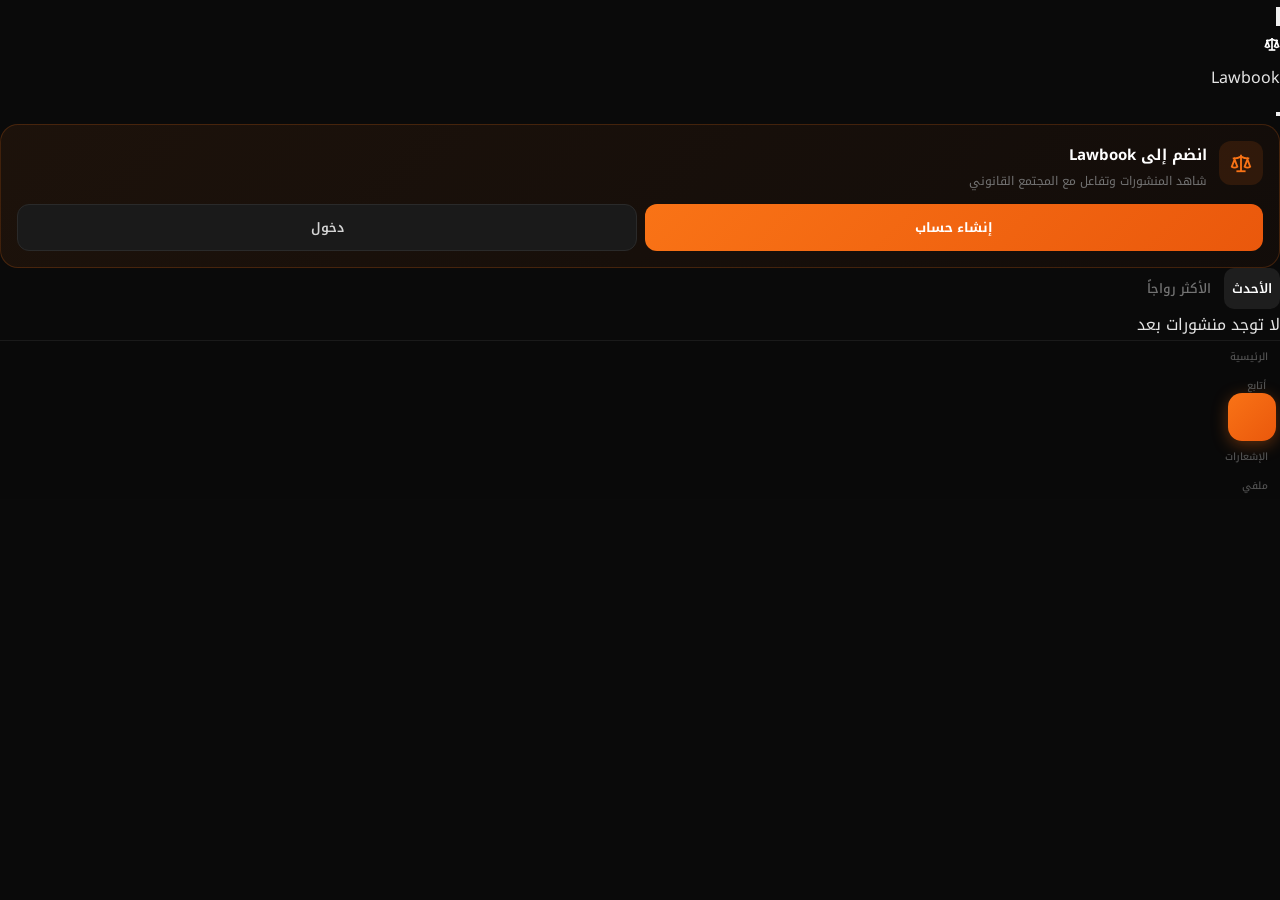
==== commit 1c406018: "🚀 Major update: guest mode, new auth (username+phone), improved mobile UI, responsive fixes" ====
--- a/index.html
+++ b/index.html
@@ -4,21 +4,13 @@
     <meta charset="UTF-8">
     <meta name="viewport" content="width=device-width, initial-scale=1.0, maximum-scale=1.0, user-scalable=no">
     <meta name="theme-color" content="#0a0a0a">
+    <meta name="apple-mobile-web-app-capable" content="yes">
+    <meta name="apple-mobile-web-app-status-bar-style" content="black-translucent">
     <title>Lawbook - المنصة القانونية الاجتماعية</title>
-
-    <!-- Performance -->
-    <link rel="preconnect" href="https://cdn.tailwindcss.com" crossorigin>
-    <link rel="preconnect" href="https://cdn.jsdelivr.net" crossorigin>
-    <link rel="preconnect" href="https://code.iconify.design" crossorigin>
     <link rel="preconnect" href="https://fonts.googleapis.com" crossorigin>
     <link rel="preconnect" href="https://fonts.gstatic.com" crossorigin>
-    <link rel="dns-prefetch" href="https://wxokmokxehssnchtmjke.supabase.co">
-
-    <!-- Styles -->
     <link rel="stylesheet" href="assets/css/styles.css">
     <link href="https://fonts.googleapis.com/css2?family=Inter:wght@300;400;500;600;700&family=Noto+Kufi+Arabic:wght@300;400;500;600;700&display=swap" rel="stylesheet">
-
-    <!-- Tailwind -->
     <script src="https://cdn.tailwindcss.com"></script>
     <script>
         tailwind.config = {
@@ -33,233 +25,339 @@
             }
         }
     </script>
-
-    <!-- External -->
     <script src="https://cdn.jsdelivr.net/npm/@supabase/supabase-js@2"></script>
     <script src="https://code.iconify.design/3/3.1.0/iconify.min.js" defer></script>
 </head>
 <body class="bg-dark-950 text-white font-sans min-h-screen">
 
-    <!-- Toast -->
     <div id="toast" class="toast"></div>
 
     <!-- ===== HEADER ===== -->
-    <nav id="mainHeader" class="fixed top-0 left-0 right-0 z-50 bg-dark-950/90 backdrop-blur-md border-b border-dark-800/50">
-        <div class="max-w-7xl mx-auto px-4 lg:px-6 h-16 flex items-center justify-between gap-4">
-            <!-- Mobile Avatar -->
-            <div class="lg:hidden flex items-center">
-                <button class="p-2 rounded-xl hover:bg-dark-800 transition-colors" onclick="openMobileMenu()">
-                    <img data-avatar class="w-8 h-8 rounded-full object-cover" src="https://api.dicebear.com/7.x/initials/svg?seed=User&backgroundColor=f97316&textColor=ffffff" alt="">
+    <nav id="mainHeader" class="fixed top-0 left-0 right-0 z-50 bg-dark-950/95 backdrop-blur-md border-b border-dark-800/50 safe-top">
+        <div class="max-w-7xl mx-auto px-4 h-14 flex items-center justify-between gap-3">
+
+            <!-- Mobile: Avatar/Menu Button -->
+            <div class="lg:hidden flex items-center shrink-0">
+                <button class="w-9 h-9 rounded-full overflow-hidden flex items-center justify-center bg-dark-800 border border-dark-700" onclick="openMobileMenu()" id="mobileMenuBtn">
+                    <img data-avatar class="w-full h-full object-cover rounded-full" src="https://api.dicebear.com/7.x/shapes/svg?seed=guest&backgroundColor=262626" alt="">
                 </button>
             </div>
 
-            <!-- Logo -->
-            <div class="hidden lg:flex items-center gap-2 shrink-0 cursor-pointer" data-navigate="feed">
-                <div class="w-9 h-9 bg-gradient-to-br from-brand-500 to-brand-700 rounded-xl flex items-center justify-center">
-                    <span class="iconify text-white text-lg" data-icon="lucide:scale"></span>
-                </div>
-                <span class="text-xl font-bold tracking-tight hidden sm:block">Law<span class="text-brand-500">book</span></span>
-            </div>
-
-            <!-- Search -->
-            <div class="flex-1 max-w-xl">
+            <!-- Logo (mobile: centered, desktop: left) -->
+            <div class="flex items-center gap-2 cursor-pointer lg:shrink-0" data-navigate="feed">
+                <div class="w-8 h-8 bg-gradient-to-br from-brand-500 to-brand-700 rounded-lg flex items-center justify-center shadow-lg shadow-brand-500/20">
+                    <svg width="16" height="16" viewBox="0 0 24 24" fill="none" stroke="white" stroke-width="2.5"><path d="m16 16 3-8 3 8c-.87.65-1.92 1-3 1s-2.13-.35-3-1Z"/><path d="m2 16 3-8 3 8c-.87.65-1.92 1-3 1s-2.13-.35-3-1Z"/><path d="M7 21h10"/><path d="M12 3v18"/><path d="M3 7h2c2 0 5-1 7-2 2 1 5 2 7 2h2"/></svg>
+                </div>
+                <span class="font-bold text-base tracking-tight">Law<span class="text-brand-500">book</span></span>
+            </div>
+
+            <!-- Search Bar -->
+            <div class="flex-1 max-w-sm hidden sm:block">
                 <div class="relative">
-                    <span class="iconify absolute right-3 top-1/2 -translate-y-1/2 text-dark-400 text-lg" data-icon="lucide:search"></span>
-                    <input type="text" id="searchInput" placeholder="ابحث عن مقالات، محامين، مواضيع..." class="w-full bg-dark-900 border border-dark-700/50 rounded-xl pr-10 pl-4 py-2.5 text-sm text-white placeholder-dark-400 focus:outline-none focus:border-brand-500/50 transition-all" onkeydown="if(event.key==='Enter')doSearch()">
-                </div>
-            </div>
-
-            <!-- Mobile Notification -->
-            <div class="lg:hidden flex items-center">
-                <button class="p-2 rounded-xl hover:bg-dark-800 transition-colors" onclick="toggleNotifDropdown(event)">
-                    <span class="iconify text-dark-300 text-xl" data-icon="lucide:bell"></span>
+                    <span class="iconify absolute right-3 top-1/2 -translate-y-1/2 text-dark-500 text-base" data-icon="lucide:search"></span>
+                    <input type="text" id="searchInput" placeholder="ابحث..." readonly
+                        class="w-full bg-dark-900 border border-dark-700/50 rounded-xl pr-9 pl-4 py-2 text-sm text-white placeholder-dark-500 focus:outline-none focus:border-brand-500/50 cursor-pointer transition-all"
+                        onclick="if(!window.__app?.store?.get('isLoggedIn'))showAuthPrompt('البحث')"
+                        onkeydown="if(event.key==='Enter')doSearch()">
+                </div>
+            </div>
+
+            <!-- Desktop Actions -->
+            <div class="hidden lg:flex items-center gap-1.5 shrink-0">
+                <button class="p-2.5 rounded-xl hover:bg-dark-800 transition-colors group" data-navigate="messages" title="الرسائل">
+                    <span class="iconify text-dark-400 group-hover:text-white text-xl" data-icon="lucide:message-circle"></span>
                 </button>
-            </div>
-
-            <!-- Desktop Actions -->
-            <div class="hidden lg:flex items-center gap-2">
-                <button class="p-2.5 rounded-xl hover:bg-dark-800 transition-colors group" data-navigate="audio-spaces">
-                    <span class="iconify text-dark-300 group-hover:text-white text-xl" data-icon="lucide:mic"></span>
+                <button class="p-2.5 rounded-xl hover:bg-dark-800 transition-colors group" data-navigate="notifications" title="الإشعارات">
+                    <span class="iconify text-dark-400 group-hover:text-white text-xl" data-icon="lucide:bell"></span>
                 </button>
-                <button class="p-2.5 rounded-xl hover:bg-dark-800 transition-colors group" data-navigate="messages">
-                    <span class="iconify text-dark-300 group-hover:text-white text-xl" data-icon="lucide:message-circle"></span>
+                <div id="desktopAuthArea">
+                    <div id="desktopUserBtn" class="hidden">
+                        <button class="flex items-center gap-2 bg-dark-800 hover:bg-dark-700 rounded-xl px-3 py-1.5 transition-colors" data-navigate="profile">
+                            <img data-avatar class="w-7 h-7 rounded-lg object-cover" src="" alt="">
+                            <span data-user-name class="text-sm font-medium">مستخدم</span>
+                        </button>
+                    </div>
+                    <div id="desktopGuestBtns" class="flex items-center gap-2">
+                        <button onclick="window.__app.auth.showAuthScreen('login')" class="text-sm font-medium text-dark-300 hover:text-white px-3 py-2 transition-colors">دخول</button>
+                        <button onclick="window.__app.auth.showAuthScreen('signup')" class="bg-brand-500 hover:bg-brand-600 text-white text-sm font-semibold px-4 py-2 rounded-xl transition-all">إنشاء حساب</button>
+                    </div>
+                </div>
+            </div>
+
+            <!-- Mobile: Notifications -->
+            <div class="lg:hidden flex items-center shrink-0">
+                <button class="w-9 h-9 rounded-xl hover:bg-dark-800 transition-colors flex items-center justify-center" id="mobileNotifBtn" onclick="if(!window.__app?.store?.get('isLoggedIn'))showAuthPrompt('الإشعارات');else toggleNotifDropdown(event)">
+                    <span class="iconify text-dark-400 text-xl" data-icon="lucide:bell"></span>
                 </button>
-                <button class="flex items-center gap-2 bg-dark-800 hover:bg-dark-700 rounded-xl pr-2 pl-3 py-1.5 transition-colors" data-navigate="profile">
-                    <img data-avatar class="w-8 h-8 rounded-lg object-cover" src="https://api.dicebear.com/7.x/initials/svg?seed=User&backgroundColor=f97316&textColor=ffffff" alt="">
-                    <span data-user-name class="text-sm font-medium hidden xl:block">مستخدم</span>
-                </button>
             </div>
         </div>
     </nav>
 
-    <!-- ===== NOTIFICATION DROPDOWN ===== -->
+    <!-- Notification Dropdown -->
     <div id="notifDropdown" class="notif-dropdown">
         <div class="notif-header"><h3>الإشعارات</h3></div>
-        <div class="notif-list" id="notifList"></div>
+        <div class="notif-list" id="notifList">
+            <div class="text-center py-8 text-dark-400 text-sm">لا توجد إشعارات</div>
+        </div>
     </div>
 
-    <!-- ===== MOBILE MENU ===== -->
+    <!-- Mobile Drawer -->
     <div id="mobileMenuOverlay" class="mobile-drawer-overlay" onclick="closeMobileMenu()">
         <div id="mobileDrawer" class="mobile-drawer" onclick="event.stopPropagation()">
-            <div class="p-5 pb-4">
-                <div class="flex items-center gap-3 mb-4 cursor-pointer" data-navigate="profile">
-                    <img data-avatar class="w-12 h-12 rounded-full object-cover border-2 border-dark-700" src="https://api.dicebear.com/7.x/initials/svg?seed=User&backgroundColor=f97316&textColor=ffffff" alt="">
-                    <div class="flex-1 min-w-0">
-                        <h3 data-user-name class="font-bold text-base text-white">مستخدم</h3>
-                        <p data-username class="text-dark-400 text-xs"></p>
-                    </div>
-                </div>
-                <div class="flex gap-5 text-sm">
-                    <span><strong data-following class="text-white">0</strong> <span class="text-dark-400">يتابع</span></span>
-                    <span><strong data-followers class="text-white">0</strong> <span class="text-dark-400">متابع</span></span>
-                </div>
-            </div>
-            <nav class="flex-1 overflow-y-auto px-2 pb-4">
-                <a href="#" class="mobile-drawer-link" data-navigate="profile"><span class="iconify text-xl" data-icon="lucide:user"></span><span>الملف الشخصي</span></a>
-                <a href="#" class="mobile-drawer-link" data-navigate="feed"><span class="iconify text-xl" data-icon="lucide:home"></span><span>الرئيسية</span></a>
-                <a href="#" class="mobile-drawer-link" data-navigate="following"><span class="iconify text-xl" data-icon="lucide:users"></span><span>أتابع</span></a>
-                <a href="#" class="mobile-drawer-link" data-navigate="messages"><span class="iconify text-xl" data-icon="lucide:message-circle"></span><span>الرسائل</span></a>
-                <a href="#" class="mobile-drawer-link" data-navigate="notifications"><span class="iconify text-xl" data-icon="lucide:bell"></span><span>الإشعارات</span></a>
-                <a href="#" class="mobile-drawer-link" data-navigate="bookmarks"><span class="iconify text-xl" data-icon="lucide:bookmark"></span><span>المحفوظات</span></a>
-                <a href="#" class="mobile-drawer-link" data-navigate="articles"><span class="iconify text-xl" data-icon="lucide:file-text"></span><span>مقالاتي</span></a>
-                <a href="#" class="mobile-drawer-link" data-navigate="settings"><span class="iconify text-xl" data-icon="lucide:settings"></span><span>الإعدادات</span></a>
+            <div class="p-4 pb-3 border-b border-dark-800/50">
+                <div id="drawerGuestArea" class="flex flex-col gap-2">
+                    <p class="text-dark-400 text-sm font-medium mb-1">انضم إلى Lawbook</p>
+                    <button onclick="closeMobileMenu();window.__app.auth.showAuthScreen('signup')" class="w-full bg-brand-500 text-white font-bold text-sm py-3 rounded-xl">إنشاء حساب</button>
+                    <button onclick="closeMobileMenu();window.__app.auth.showAuthScreen('login')" class="w-full bg-dark-800 text-white font-medium text-sm py-3 rounded-xl border border-dark-700">تسجيل الدخول</button>
+                </div>
+                <div id="drawerUserArea" class="hidden">
+                    <div class="flex items-center gap-3 cursor-pointer mb-3" data-navigate="profile" onclick="closeMobileMenu()">
+                        <img data-avatar class="w-12 h-12 rounded-full object-cover border-2 border-dark-700" src="" alt="">
+                        <div class="flex-1 min-w-0">
+                            <h3 data-user-name class="font-bold text-base text-white truncate">مستخدم</h3>
+                            <p data-username class="text-dark-400 text-xs"></p>
+                        </div>
+                    </div>
+                    <div class="flex gap-4 text-sm">
+                        <span><strong data-following class="text-white">0</strong> <span class="text-dark-400">يتابع</span></span>
+                        <span><strong data-followers class="text-white">0</strong> <span class="text-dark-400">متابع</span></span>
+                    </div>
+                </div>
+            </div>
+            <nav class="flex-1 overflow-y-auto p-2">
+                <a href="#" class="mobile-drawer-link" data-navigate="profile" onclick="closeMobileMenu()"><span class="iconify text-xl" data-icon="lucide:user"></span><span>الملف الشخصي</span></a>
+                <a href="#" class="mobile-drawer-link" data-navigate="feed" onclick="closeMobileMenu()"><span class="iconify text-xl" data-icon="lucide:home"></span><span>الرئيسية</span></a>
+                <a href="#" class="mobile-drawer-link" data-navigate="following" onclick="closeMobileMenu()"><span class="iconify text-xl" data-icon="lucide:users"></span><span>أتابع</span></a>
+                <a href="#" class="mobile-drawer-link" data-navigate="messages" onclick="closeMobileMenu()"><span class="iconify text-xl" data-icon="lucide:message-circle"></span><span>الرسائل</span></a>
+                <a href="#" class="mobile-drawer-link" data-navigate="notifications" onclick="closeMobileMenu()"><span class="iconify text-xl" data-icon="lucide:bell"></span><span>الإشعارات</span></a>
+                <a href="#" class="mobile-drawer-link" data-navigate="bookmarks" onclick="closeMobileMenu()"><span class="iconify text-xl" data-icon="lucide:bookmark"></span><span>المحفوظات</span></a>
+                <a href="#" class="mobile-drawer-link" data-navigate="settings" onclick="closeMobileMenu()"><span class="iconify text-xl" data-icon="lucide:settings"></span><span>الإعدادات</span></a>
+                <div class="mt-2 pt-2 border-t border-dark-800/30">
+                    <a href="#" class="mobile-drawer-link text-red-400" onclick="if(confirm('تسجيل الخروج؟'))window.__app.auth.signOut()"><span class="iconify text-xl" data-icon="lucide:log-out"></span><span>تسجيل الخروج</span></a>
+                </div>
             </nav>
         </div>
     </div>
 
     <!-- ===== MAIN LAYOUT ===== -->
-    <div class="max-w-7xl mx-auto pt-20 pb-24 lg:pb-8 px-4 lg:px-6">
-        <div class="flex gap-6">
+    <div class="max-w-7xl mx-auto pt-[72px] pb-[80px] lg:pb-8 px-3 sm:px-4 lg:px-6">
+        <div class="flex gap-5">
 
             <!-- LEFT SIDEBAR (Desktop) -->
-            <aside class="desktop-sidebar hidden lg:block w-64 shrink-0 sticky top-20 self-start">
+            <aside class="hidden lg:flex flex-col w-60 shrink-0 sticky top-[72px] self-start max-h-[calc(100vh-88px)] overflow-y-auto space-y-3">
                 <!-- Profile Card -->
-                <div class="bg-dark-900/80 border border-dark-800/50 rounded-2xl p-5 mb-4 cursor-pointer hover:border-brand-500/30 transition-all" data-navigate="profile">
-                    <div class="flex items-center gap-3 mb-4">
-                        <img data-avatar class="w-12 h-12 rounded-xl object-cover border border-dark-700" src="https://api.dicebear.com/7.x/initials/svg?seed=User&backgroundColor=f97316&textColor=ffffff" alt="">
-                        <div>
-                            <h3 data-user-name class="font-semibold text-sm">مستخدم</h3>
-                            <p data-username class="text-dark-400 text-xs"></p>
-                        </div>
-                    </div>
-                    <div class="flex justify-between text-center border-t border-dark-800 pt-3">
+                <div class="bg-dark-900/80 border border-dark-800/50 rounded-2xl p-4 cursor-pointer hover:border-brand-500/30 transition-all" data-navigate="profile">
+                    <div class="flex items-center gap-3 mb-3">
+                        <img data-avatar class="w-11 h-11 rounded-xl object-cover border border-dark-700" src="" alt="">
+                        <div class="min-w-0">
+                            <h3 data-user-name class="font-semibold text-sm truncate">مستخدم</h3>
+                            <p data-username class="text-dark-400 text-xs truncate"></p>
+                        </div>
+                    </div>
+                    <div class="flex justify-between text-center border-t border-dark-800 pt-2.5">
                         <div><p data-followers class="font-bold text-sm">0</p><p class="text-dark-500 text-[10px]">متابع</p></div>
                         <div><p data-following class="font-bold text-sm">0</p><p class="text-dark-500 text-[10px]">يتابع</p></div>
                         <div><p data-posts-count class="font-bold text-sm">0</p><p class="text-dark-500 text-[10px]">مقالة</p></div>
                     </div>
                 </div>
-
-                <!-- Navigation -->
-                <div class="bg-dark-900/80 border border-dark-800/50 rounded-2xl p-3 mb-4">
-                    <nav class="flex flex-col gap-1">
-                        <a href="#" class="sidebar-link active flex items-center gap-3 px-3 py-2.5 rounded-xl text-sm font-medium transition-all" data-page="feed" data-navigate="feed"><span class="iconify text-lg" data-icon="lucide:home"></span>الرئيسية</a>
-                        <a href="#" class="sidebar-link flex items-center gap-3 px-3 py-2.5 rounded-xl text-sm font-medium text-dark-300 transition-all" data-page="profile" data-navigate="profile"><span class="iconify text-lg" data-icon="lucide:user"></span>ملفي الشخصي</a>
-                        <a href="#" class="sidebar-link flex items-center gap-3 px-3 py-2.5 rounded-xl text-sm font-medium text-dark-300 transition-all" data-page="following" data-navigate="following"><span class="iconify text-lg" data-icon="lucide:users"></span>أتابع</a>
-                        <a href="#" class="sidebar-link flex items-center gap-3 px-3 py-2.5 rounded-xl text-sm font-medium text-dark-300 transition-all" data-page="connections" data-navigate="connections"><span class="iconify text-lg" data-icon="lucide:users"></span>الروابط</a>
-                        <a href="#" class="sidebar-link flex items-center gap-3 px-3 py-2.5 rounded-xl text-sm font-medium text-dark-300 transition-all" data-page="bookmarks" data-navigate="bookmarks"><span class="iconify text-lg" data-icon="lucide:bookmark"></span>المحفوظات</a>
-                        <a href="#" class="sidebar-link flex items-center gap-3 px-3 py-2.5 rounded-xl text-sm font-medium text-dark-300 transition-all" data-page="articles" data-navigate="articles"><span class="iconify text-lg" data-icon="lucide:file-text"></span>مقالاتي</a>
-                        <a href="#" class="sidebar-link flex items-center gap-3 px-3 py-2.5 rounded-xl text-sm font-medium text-dark-300 transition-all" data-page="settings" data-navigate="settings"><span class="iconify text-lg" data-icon="lucide:settings"></span>الإعدادات</a>
+                <!-- Nav -->
+                <div class="bg-dark-900/80 border border-dark-800/50 rounded-2xl p-2.5">
+                    <nav class="flex flex-col gap-0.5">
+                        <a href="#" class="sidebar-link active" data-page="feed" data-navigate="feed"><span class="iconify text-lg" data-icon="lucide:home"></span>الرئيسية</a>
+                        <a href="#" class="sidebar-link" data-page="profile" data-navigate="profile"><span class="iconify text-lg" data-icon="lucide:user"></span>ملفي الشخصي</a>
+                        <a href="#" class="sidebar-link" data-page="following" data-navigate="following"><span class="iconify text-lg" data-icon="lucide:users"></span>أتابع</a>
+                        <a href="#" class="sidebar-link" data-page="bookmarks" data-navigate="bookmarks"><span class="iconify text-lg" data-icon="lucide:bookmark"></span>المحفوظات</a>
+                        <a href="#" class="sidebar-link" data-page="articles" data-navigate="articles"><span class="iconify text-lg" data-icon="lucide:file-text"></span>مقالاتي</a>
+                        <a href="#" class="sidebar-link" data-page="settings" data-navigate="settings"><span class="iconify text-lg" data-icon="lucide:settings"></span>الإعدادات</a>
                     </nav>
                 </div>
             </aside>
 
             <!-- MAIN CONTENT -->
-            <main class="flex-1 min-w-0" id="mainContent">
+            <main class="flex-1 min-w-0">
+
+                <!-- GUEST BANNER -->
+                <div id="guestBanner" class="guest-banner mb-4" style="display:none;">
+                    <div class="guest-banner-content">
+                        <div class="guest-banner-icon">
+                            <svg width="22" height="22" viewBox="0 0 24 24" fill="none" stroke="#f97316" stroke-width="2"><path d="m16 16 3-8 3 8c-.87.65-1.92 1-3 1s-2.13-.35-3-1Z"/><path d="m2 16 3-8 3 8c-.87.65-1.92 1-3 1s-2.13-.35-3-1Z"/><path d="M7 21h10"/><path d="M12 3v18"/><path d="M3 7h2c2 0 5-1 7-2 2 1 5 2 7 2h2"/></svg>
+                        </div>
+                        <div class="guest-banner-text">
+                            <h3>انضم إلى Lawbook</h3>
+                            <p>شاهد المنشورات وتفاعل مع المجتمع القانوني</p>
+                        </div>
+                    </div>
+                    <div class="guest-banner-actions">
+                        <button onclick="window.__app.auth.showAuthScreen('signup')" class="btn-primary">إنشاء حساب</button>
+                        <button onclick="window.__app.auth.showAuthScreen('login')" class="btn-secondary">دخول</button>
+                    </div>
+                </div>
 
                 <!-- FEED PAGE -->
                 <div id="page-feed" class="page-content">
-                    <!-- Create Post -->
-                    <div class="bg-dark-900/80 border border-dark-800/50 rounded-2xl p-5 mb-6 animate-fade-in-up">
+                    <!-- Create Post (hidden for guests) -->
+                    <div id="createPostArea" class="post-composer mb-4">
                         <div class="flex items-start gap-3">
-                            <img data-avatar class="w-10 h-10 rounded-xl object-cover shrink-0" src="https://api.dicebear.com/7.x/initials/svg?seed=User&backgroundColor=f97316&textColor=ffffff" alt="">
-                            <div class="flex-1">
-                                <div id="postInput" contenteditable="true" class="w-full bg-dark-850 border border-dark-700/50 rounded-xl px-4 py-3 text-sm text-dark-300 min-h-[48px] focus:outline-none focus:border-brand-500/50 focus:text-white transition-all" data-placeholder="شارك أفكارك القانونية..."></div>
+                            <img data-avatar class="w-10 h-10 rounded-xl object-cover shrink-0 border border-dark-700" src="" alt="">
+                            <div class="flex-1 min-w-0">
+                                <div id="postInput" contenteditable="true"
+                                    class="post-composer-input"
+                                    data-placeholder="شارك أفكارك القانونية..."></div>
                                 <div class="flex items-center justify-between mt-3">
                                     <div class="flex items-center gap-1">
-                                        <button class="p-2 rounded-lg hover:bg-dark-800 transition-colors" title="صورة"><span class="iconify text-dark-400 hover:text-brand-400 text-lg" data-icon="lucide:image"></span></button>
+                                        <button class="p-2 rounded-lg hover:bg-dark-800 transition-colors">
+                                            <span class="iconify text-dark-400 hover:text-brand-400 text-lg" data-icon="lucide:image"></span>
+                                        </button>
+                                        <button class="p-2 rounded-lg hover:bg-dark-800 transition-colors">
+                                            <span class="iconify text-dark-400 hover:text-brand-400 text-lg" data-icon="lucide:tag"></span>
+                                        </button>
                                     </div>
-                                    <button onclick="publishPost()" class="bg-brand-500 hover:bg-brand-600 text-white text-sm font-semibold px-5 py-2 rounded-xl transition-all active:scale-95">نشر</button>
+                                    <button onclick="publishPost()" class="btn-primary px-5 py-2 text-sm">نشر</button>
                                 </div>
                             </div>
                         </div>
                     </div>
 
                     <!-- Feed Tabs -->
-                    <div class="flex items-center gap-1 mb-5 bg-dark-900/50 rounded-xl p-1 border border-dark-800/30">
-                        <button class="feed-tab active flex-1 text-sm font-medium py-2 rounded-lg bg-dark-800 text-white transition-all">الأحدث</button>
-                        <button class="feed-tab flex-1 text-sm font-medium py-2 rounded-lg text-dark-400 transition-all">الأكثر رواجاً</button>
-                    </div>
-
-                    <!-- Posts rendered by JS -->
-
-                    <!-- Infinite Scroll Loader -->
-                    <div class="infinite-loader" id="infiniteLoader" style="display:none">
+                    <div class="flex items-center gap-1 mb-4 bg-dark-900/50 rounded-xl p-1 border border-dark-800/30">
+                        <button class="feed-tab active">الأحدث</button>
+                        <button class="feed-tab">الأكثر رواجاً</button>
+                    </div>
+
+                    <div id="infiniteLoader" class="infinite-loader" style="display:none">
                         <div class="spinner"></div>
-                        <span class="text-dark-400 text-xs">جاري تحميل المنشورات...</span>
+                        <span class="text-dark-400 text-xs">جاري التحميل...</span>
                     </div>
                 </div>
 
                 <!-- PROFILE PAGE -->
                 <div id="page-profile" class="page-content hidden">
-                    <div class="bg-dark-900/80 border border-dark-800/50 rounded-2xl overflow-hidden mb-6">
-                        <div class="h-48 bg-gradient-to-br from-brand-600 via-brand-500 to-brand-700 relative"></div>
-                        <div class="px-6 pb-6 -mt-16 relative">
-                            <div class="flex items-end justify-between mb-4">
-                                <img data-avatar class="w-28 h-28 rounded-2xl object-cover border-4 border-dark-900 shadow-xl" src="https://api.dicebear.com/7.x/initials/svg?seed=User&backgroundColor=f97316&textColor=ffffff" alt="">
-                                <button id="editProfileBtn" class="bg-dark-800 hover:bg-dark-700 text-sm font-medium px-4 py-2 rounded-xl border border-dark-700 hidden" onclick="openEditProfile()"><span class="iconify inline ml-1" data-icon="lucide:pencil" style="font-size:14px"></span>تعديل</button>
+                    <div class="bg-dark-900/80 border border-dark-800/50 rounded-2xl overflow-hidden mb-5">
+                        <div class="h-36 sm:h-44 bg-gradient-to-br from-brand-600 via-brand-500 to-brand-700 relative"></div>
+                        <div class="px-4 sm:px-6 pb-5 -mt-14 relative">
+                            <div class="flex items-end justify-between mb-3">
+                                <img data-avatar class="w-24 h-24 sm:w-28 sm:h-28 rounded-2xl object-cover border-4 border-dark-900 shadow-xl" src="" alt="">
+                                <button id="editProfileBtn" class="bg-dark-800 hover:bg-dark-700 text-sm font-medium px-4 py-2 rounded-xl border border-dark-700 hidden" onclick="openEditProfile()">
+                                    <span class="iconify inline ml-1" data-icon="lucide:pencil" style="font-size:14px"></span>تعديل
+                                </button>
                             </div>
                             <div class="flex items-center gap-2 mb-1">
                                 <h2 data-user-name class="text-xl font-bold">مستخدم</h2>
                                 <span class="iconify text-brand-500" data-icon="lucide:badge-check"></span>
                             </div>
-                            <p data-username class="text-dark-400 text-sm mb-3"></p>
-                            <div class="profile-stats-grid">
-                                <div class="profile-stat-item"><p data-followers class="font-bold text-lg">0</p><p class="text-dark-400 text-xs">متابع</p></div>
-                                <div class="profile-stat-item"><p data-following class="font-bold text-lg">0</p><p class="text-dark-400 text-xs">يتابع</p></div>
-                                <div class="profile-stat-item"><p data-posts-count class="font-bold text-lg">0</p><p class="text-dark-400 text-xs">مقالة</p></div>
+                            <p data-username class="text-dark-400 text-sm mb-4"></p>
+                            <div class="grid grid-cols-3 gap-2 text-center">
+                                <div class="bg-dark-850/50 rounded-xl p-3">
+                                    <p data-followers class="font-bold text-lg">0</p>
+                                    <p class="text-dark-400 text-xs">متابع</p>
+                                </div>
+                                <div class="bg-dark-850/50 rounded-xl p-3">
+                                    <p data-following class="font-bold text-lg">0</p>
+                                    <p class="text-dark-400 text-xs">يتابع</p>
+                                </div>
+                                <div class="bg-dark-850/50 rounded-xl p-3">
+                                    <p data-posts-count class="font-bold text-lg">0</p>
+                                    <p class="text-dark-400 text-xs">مقالة</p>
+                                </div>
                             </div>
                         </div>
                     </div>
                     <div id="profilePostsList"></div>
-                    <div id="profileEmptyState" class="text-center py-12 text-dark-400">
-                        <span class="iconify text-4xl mb-3 block" data-icon="lucide:file-text"></span>
-                        <p class="text-sm">لم تنشر أي شيء بعد</p>
-                        <button class="mt-3 bg-brand-500 hover:bg-brand-600 text-white text-sm font-semibold px-5 py-2 rounded-xl transition-all" onclick="showPostModal()">اكتب أول منشور</button>
-                    </div>
-                </div>
-
-                <!-- OTHER PAGES (minimal) -->
-                <div id="page-notifications" class="page-content hidden"><div class="bg-dark-900/80 border border-dark-800/50 rounded-2xl p-5"><h2 class="font-bold text-lg">الإشعارات</h2></div></div>
-                <div id="page-messages" class="page-content hidden"><div class="bg-dark-900/80 border border-dark-800/50 rounded-2xl p-5"><h2 class="font-bold text-lg">الرسائل</h2></div></div>
-                <div id="page-bookmarks" class="page-content hidden"><div class="bg-dark-900/80 border border-dark-800/50 rounded-2xl p-5"><h2 class="font-bold text-lg">المحفوظات</h2></div></div>
-                <div id="page-articles" class="page-content hidden"><div class="bg-dark-900/80 border border-dark-800/50 rounded-2xl p-5"><h2 class="font-bold text-lg">مقالاتي</h2></div></div>
-                <div id="page-events" class="page-content hidden"><div class="bg-dark-900/80 border border-dark-800/50 rounded-2xl p-5"><h2 class="font-bold text-lg">الفعاليات</h2></div></div>
-                <div id="page-certificates" class="page-content hidden"><div class="bg-dark-900/80 border border-dark-800/50 rounded-2xl p-5"><h2 class="font-bold text-lg">الشهادات</h2></div></div>
-                <div id="page-connections" class="page-content hidden"><div class="bg-dark-900/80 border border-dark-800/50 rounded-2xl p-5"><h2 class="font-bold text-lg">الروابط</h2></div></div>
+                    <div id="profileEmptyState" class="text-center py-14 text-dark-400">
+                        <span class="iconify text-5xl mb-3 block" data-icon="lucide:file-text"></span>
+                        <p class="text-sm mb-4">لم تنشر أي شيء بعد</p>
+                        <button class="btn-primary px-5 py-2.5 text-sm" onclick="showPostModal()">اكتب أول منشور</button>
+                    </div>
+                </div>
+
+                <!-- OTHER PAGES -->
+                <div id="page-notifications" class="page-content hidden">
+                    <div class="bg-dark-900/80 border border-dark-800/50 rounded-2xl p-5">
+                        <h2 class="font-bold text-lg mb-4">الإشعارات</h2>
+                        <div id="notifContent" class="text-center py-8 text-dark-400">
+                            <span class="iconify text-4xl mb-3 block" data-icon="lucide:bell"></span>
+                            <p class="text-sm">لا توجد إشعارات</p>
+                        </div>
+                    </div>
+                </div>
+                <div id="page-messages" class="page-content hidden">
+                    <div class="bg-dark-900/80 border border-dark-800/50 rounded-2xl p-5 text-center py-14">
+                        <span class="iconify text-5xl mb-3 block text-dark-400" data-icon="lucide:message-circle"></span>
+                        <h2 class="font-bold text-lg mb-2">الرسائل</h2>
+                        <p class="text-dark-400 text-sm">لا توجد محادثات بعد</p>
+                    </div>
+                </div>
+                <div id="page-bookmarks" class="page-content hidden">
+                    <div class="bg-dark-900/80 border border-dark-800/50 rounded-2xl p-5 text-center py-14">
+                        <span class="iconify text-5xl mb-3 block text-dark-400" data-icon="lucide:bookmark"></span>
+                        <h2 class="font-bold text-lg mb-2">المحفوظات</h2>
+                        <p class="text-dark-400 text-sm">لم تحفظ أي منشور بعد</p>
+                    </div>
+                </div>
+                <div id="page-articles" class="page-content hidden">
+                    <div class="bg-dark-900/80 border border-dark-800/50 rounded-2xl p-5">
+                        <h2 class="font-bold text-lg">مقالاتي</h2>
+                    </div>
+                </div>
                 <div id="page-settings" class="page-content hidden">
                     <div class="bg-dark-900/80 border border-dark-800/50 rounded-2xl overflow-hidden">
-                        <div class="p-5 border-b border-dark-800/50"><h2 class="font-bold text-lg">الإعدادات</h2></div>
-                        <div class="p-5">
-                            <div class="flex items-center justify-between mb-3"><span class="text-sm text-dark-300">الاسم</span><span id="settingsName" class="text-sm text-dark-400">مستخدم</span></div>
-                            <div class="flex items-center justify-between mb-3"><span class="text-sm text-dark-300">البريد</span><span id="settingsEmail" class="text-sm text-dark-400">-</span></div>
-                            <button class="mt-4 text-red-400 border border-red-500/30 text-xs px-4 py-2 rounded-lg hover:bg-red-500/10 transition-all" onclick="if(confirm('تسجيل الخروج؟'))window.__app.auth.signOut()">تسجيل الخروج</button>
-                        </div>
-                    </div>
-                </div>
-                <div id="page-following" class="page-content hidden"><div class="bg-dark-900/80 border border-dark-800/50 rounded-2xl p-5"><h2 class="font-bold text-lg">منشورات المتابَعين</h2></div></div>
-                <div id="page-audio-spaces" class="page-content hidden"><div class="bg-dark-900/80 border border-dark-800/50 rounded-2xl p-5"><h2 class="font-bold text-lg">المساحات الصوتية</h2></div></div>
-                <div id="page-trending" class="page-content hidden"><div class="bg-dark-900/80 border border-dark-800/50 rounded-2xl p-5"><h2 class="font-bold text-lg">المواضيع الرائجة</h2></div></div>
-
+                        <div class="p-5 border-b border-dark-800/50">
+                            <h2 class="font-bold text-lg">الإعدادات</h2>
+                        </div>
+                        <div class="p-5 space-y-4">
+                            <div class="flex items-center justify-between py-2"><span class="text-sm text-dark-300">الاسم</span><span id="settingsName" class="text-sm text-dark-400">-</span></div>
+                            <div class="flex items-center justify-between py-2 border-t border-dark-800/30"><span class="text-sm text-dark-300">المعرّف</span><span id="settingsUsername" class="text-sm text-dark-400">-</span></div>
+                            <div class="flex items-center justify-between py-2 border-t border-dark-800/30"><span class="text-sm text-dark-300">البريد</span><span id="settingsEmail" class="text-sm text-dark-400">-</span></div>
+                            <div class="pt-4 border-t border-dark-800/30">
+                                <button class="text-red-400 border border-red-500/30 text-sm px-4 py-2.5 rounded-xl hover:bg-red-500/10 transition-all w-full" onclick="if(confirm('تأكيد تسجيل الخروج؟'))window.__app.auth.signOut()">
+                                    <span class="iconify inline ml-2" data-icon="lucide:log-out"></span>
+                                    تسجيل الخروج
+                                </button>
+                            </div>
+                        </div>
+                    </div>
+                </div>
+                <div id="page-following" class="page-content hidden">
+                    <div class="bg-dark-900/80 border border-dark-800/50 rounded-2xl p-5">
+                        <h2 class="font-bold text-lg">منشورات المتابَعين</h2>
+                    </div>
+                </div>
+                <div id="page-connections" class="page-content hidden">
+                    <div class="bg-dark-900/80 border border-dark-800/50 rounded-2xl p-5">
+                        <h2 class="font-bold text-lg">الروابط</h2>
+                    </div>
+                </div>
+                <div id="page-events" class="page-content hidden">
+                    <div class="bg-dark-900/80 border border-dark-800/50 rounded-2xl p-5">
+                        <h2 class="font-bold text-lg">الفعاليات</h2>
+                    </div>
+                </div>
+                <div id="page-audio-spaces" class="page-content hidden">
+                    <div class="bg-dark-900/80 border border-dark-800/50 rounded-2xl p-5">
+                        <h2 class="font-bold text-lg">المساحات الصوتية</h2>
+                    </div>
+                </div>
+                <div id="page-trending" class="page-content hidden">
+                    <div class="bg-dark-900/80 border border-dark-800/50 rounded-2xl p-5">
+                        <h2 class="font-bold text-lg">المواضيع الرائجة</h2>
+                    </div>
+                </div>
+                <div id="page-certificates" class="page-content hidden">
+                    <div class="bg-dark-900/80 border border-dark-800/50 rounded-2xl p-5">
+                        <h2 class="font-bold text-lg">الشهادات</h2>
+                    </div>
+                </div>
             </main>
 
             <!-- RIGHT SIDEBAR (Desktop) -->
-            <aside class="desktop-sidebar hidden lg:block w-72 shrink-0 sticky top-20 self-start space-y-5">
-                <div class="bg-dark-900/80 border border-dark-800/50 rounded-2xl p-5">
-                    <h3 class="font-bold text-sm mb-4">المواضيع الرائجة</h3>
-                    <div class="space-y-3">
-                        <div class="cursor-pointer hover:text-brand-400 transition-colors"><span class="text-sm">#التحكيم_الدولي</span></div>
-                        <div class="cursor-pointer hover:text-brand-400 transition-colors"><span class="text-sm">#حقوق_الملكية_الفكرية</span></div>
-                        <div class="cursor-pointer hover:text-brand-400 transition-colors"><span class="text-sm">#قانون_الشركات</span></div>
+            <aside class="hidden xl:block w-64 shrink-0 sticky top-[72px] self-start space-y-4">
+                <div class="bg-dark-900/80 border border-dark-800/50 rounded-2xl p-4">
+                    <h3 class="font-bold text-sm mb-3 text-dark-300 uppercase tracking-wider text-[11px]">المواضيع الرائجة</h3>
+                    <div class="space-y-2.5">
+                        <div class="cursor-pointer group"><span class="text-sm group-hover:text-brand-400 transition-colors">#التحكيم_الدولي</span><p class="text-xs text-dark-500 mt-0.5">120 منشور</p></div>
+                        <div class="cursor-pointer group"><span class="text-sm group-hover:text-brand-400 transition-colors">#حقوق_الملكية_الفكرية</span><p class="text-xs text-dark-500 mt-0.5">87 منشور</p></div>
+                        <div class="cursor-pointer group"><span class="text-sm group-hover:text-brand-400 transition-colors">#قانون_الشركات</span><p class="text-xs text-dark-500 mt-0.5">64 منشور</p></div>
+                        <div class="cursor-pointer group"><span class="text-sm group-hover:text-brand-400 transition-colors">#القانون_اليمني</span><p class="text-xs text-dark-500 mt-0.5">51 منشور</p></div>
                     </div>
                 </div>
             </aside>
@@ -267,63 +365,122 @@
     </div>
 
     <!-- ===== BOTTOM NAV (Mobile) ===== -->
-    <nav class="mobile-bottom-nav lg:hidden fixed bottom-0 left-0 right-0 z-50 bg-dark-950/95 backdrop-blur-md border-t border-dark-800/50">
-        <div class="flex items-center justify-around h-16 max-w-lg mx-auto">
-            <button class="bottom-nav-item active relative flex flex-col items-center gap-0.5 py-2 px-4" data-navigate="feed">
-                <span class="iconify text-xl" data-icon="lucide:home"></span><span class="text-[10px] font-medium">الرئيسية</span>
+    <nav class="mobile-bottom-nav lg:hidden fixed bottom-0 left-0 right-0 z-50 safe-bottom">
+        <div class="flex items-center justify-around h-16 max-w-lg mx-auto px-2">
+            <button class="bottom-nav-item active" data-navigate="feed">
+                <span class="iconify text-[22px]" data-icon="lucide:home"></span>
+                <span class="nav-label">الرئيسية</span>
             </button>
-            <button class="bottom-nav-item relative flex flex-col items-center gap-0.5 py-2 px-4 text-dark-400" data-navigate="following">
-                <span class="iconify text-xl" data-icon="lucide:users"></span><span class="text-[10px] font-medium">أتابع</span>
+            <button class="bottom-nav-item" data-navigate="following">
+                <span class="iconify text-[22px]" data-icon="lucide:users"></span>
+                <span class="nav-label">أتابع</span>
             </button>
-            <button class="relative flex flex-col items-center gap-0.5 py-2 px-4" onclick="showPostModal()">
-                <div class="w-11 h-11 bg-brand-500 rounded-xl flex items-center justify-center -mt-5 shadow-lg shadow-brand-500/30">
-                    <span class="iconify text-white text-2xl" data-icon="lucide:plus"></span>
+            <button class="bottom-nav-post" onclick="showPostModal()">
+                <div class="post-fab">
+                    <span class="iconify text-[24px] text-white" data-icon="lucide:plus"></span>
                 </div>
             </button>
-            <button class="bottom-nav-item relative flex flex-col items-center gap-0.5 py-2 px-4 text-dark-400" data-navigate="audio-spaces">
-                <span class="iconify text-xl" data-icon="lucide:mic"></span><span class="text-[10px] font-medium">مساحات</span>
+            <button class="bottom-nav-item" data-navigate="notifications">
+                <span class="iconify text-[22px]" data-icon="lucide:bell"></span>
+                <span class="nav-label">الإشعارات</span>
             </button>
-            <button class="bottom-nav-item relative flex flex-col items-center gap-0.5 py-2 px-4 text-dark-400" data-navigate="profile">
-                <span class="iconify text-xl" data-icon="lucide:user"></span><span class="text-[10px] font-medium">ملفي</span>
+            <button class="bottom-nav-item" data-navigate="profile">
+                <span class="iconify text-[22px]" data-icon="lucide:user"></span>
+                <span class="nav-label">ملفي</span>
             </button>
         </div>
     </nav>
 
-    <!-- ===== POST MODAL ===== -->
-    <div id="postModal" class="modal-overlay" onclick="if(event.target===this)this.classList.remove('active')">
-        <div class="bg-dark-900 border border-dark-700/50 rounded-2xl w-[95%] max-w-lg mx-4 p-5" onclick="event.stopPropagation()">
-            <div class="flex items-center justify-between mb-4">
+    <!-- POST MODAL -->
+    <div id="postModal" class="modal-overlay" onclick="if(event.target===this){this.classList.remove('active');document.body.style.overflow=''}">
+        <div class="modal-card" onclick="event.stopPropagation()">
+            <div class="modal-header">
                 <h3 class="font-bold text-base">منشور جديد</h3>
-                <button onclick="document.getElementById('postModal').classList.remove('active');document.body.style.overflow=''" class="p-1.5 rounded-lg hover:bg-dark-800"><span class="iconify text-dark-400 text-xl" data-icon="lucide:x"></span></button>
-            </div>
-            <textarea id="modalPostText" rows="4" placeholder="شارك أفكارك القانونية..." class="w-full bg-dark-850 border border-dark-700/50 rounded-xl px-4 py-3 text-sm text-white placeholder-dark-400 focus:outline-none focus:border-brand-500/50 resize-none transition-all"></textarea>
-            <div class="flex justify-end mt-3">
-                <button onclick="publishModalPost()" class="bg-brand-500 hover:bg-brand-600 text-white text-sm font-semibold px-6 py-2.5 rounded-xl transition-all active:scale-95">نشر</button>
+                <button onclick="document.getElementById('postModal').classList.remove('active');document.body.style.overflow=''" class="modal-close">
+                    <span class="iconify text-dark-400 text-xl" data-icon="lucide:x"></span>
+                </button>
+            </div>
+            <textarea id="modalPostText" rows="5" placeholder="شارك أفكارك القانونية..." class="modal-textarea"></textarea>
+            <div class="flex items-center justify-between mt-3">
+                <div class="flex gap-1">
+                    <button class="p-2 rounded-lg hover:bg-dark-800 transition-colors"><span class="iconify text-dark-400 text-lg" data-icon="lucide:image"></span></button>
+                    <button class="p-2 rounded-lg hover:bg-dark-800 transition-colors"><span class="iconify text-dark-400 text-lg" data-icon="lucide:tag"></span></button>
+                </div>
+                <button onclick="publishModalPost()" class="btn-primary px-6 py-2.5 text-sm">نشر</button>
             </div>
         </div>
     </div>
 
-    <!-- ===== SCRIPTS ===== -->
+    <!-- SCRIPTS -->
     <script type="module" src="js/app.js"></script>
-
-    <!-- Global helpers for inline onclick -->
     <script>
-        function openMobileMenu() { document.getElementById('mobileMenuOverlay').classList.add('open'); document.body.style.overflow = 'hidden'; }
-        function closeMobileMenu() { document.getElementById('mobileMenuOverlay').classList.remove('open'); document.body.style.overflow = ''; }
-        function toggleNotifDropdown(e) { e.stopPropagation(); document.getElementById('notifDropdown').classList.toggle('open'); }
-        function showPostModal() { document.getElementById('postModal').classList.add('active'); document.body.style.overflow = 'hidden'; setTimeout(() => document.getElementById('modalPostText')?.focus(), 300); }
-        function doSearch() { if (window.__app) window.__app.showToast('بحث عن: ' + document.getElementById('searchInput').value); }
-        function publishPost() { if (window.__app) { const i = document.getElementById('postInput'); const t = i.textContent.trim(); if (t) { window.__app.showToast('تم النشر ✓'); i.textContent = ''; } } }
-        function publishModalPost() { if (window.__app) { const t = document.getElementById('modalPostText'); const v = t.value.trim(); if (v) { window.__app.showToast('تم النشر ✓'); t.value = ''; document.getElementById('postModal').classList.remove('active'); document.body.style.overflow = ''; } } }
-        function openEditProfile() { window.__app?.showToast('تعديل الملف الشخصي'); }
+        // Global helpers
+        function openMobileMenu() {
+            const isLoggedIn = window.__app?.store?.get('isLoggedIn');
+            const guestArea = document.getElementById('drawerGuestArea');
+            const userArea = document.getElementById('drawerUserArea');
+            if (guestArea) guestArea.style.display = isLoggedIn ? 'none' : '';
+            if (userArea) userArea.style.display = isLoggedIn ? '' : 'none';
+            document.getElementById('mobileMenuOverlay').classList.add('open');
+            document.body.style.overflow = 'hidden';
+        }
+        function closeMobileMenu() {
+            document.getElementById('mobileMenuOverlay').classList.remove('open');
+            document.body.style.overflow = '';
+        }
+        function toggleNotifDropdown(e) {
+            e?.stopPropagation();
+            document.getElementById('notifDropdown').classList.toggle('open');
+        }
+        function showPostModal() {
+            if (!window.__app?.store?.get('isLoggedIn')) {
+                import('./js/utils/ui.js').then(({ showAuthPrompt }) => showAuthPrompt('النشر'));
+                return;
+            }
+            document.getElementById('postModal').classList.add('active');
+            document.body.style.overflow = 'hidden';
+            setTimeout(() => document.getElementById('modalPostText')?.focus(), 200);
+        }
+        function doSearch() {
+            if (!window.__app?.store?.get('isLoggedIn')) {
+                import('./js/utils/ui.js').then(({ showAuthPrompt }) => showAuthPrompt('البحث'));
+                return;
+            }
+            const q = document.getElementById('searchInput')?.value?.trim();
+            if (q) window.__app?.showToast('بحث: ' + q);
+        }
+        function showAuthPrompt(action) {
+            import('./js/utils/ui.js').then(({ showAuthPrompt: sap }) => sap(action));
+        }
+        function openEditProfile() { window.__app?.showToast('قريباً: تعديل الملف الشخصي'); }
 
         // Bottom nav active state
         document.addEventListener('click', (e) => {
-            const nav = e.target.closest('.bottom-nav-item');
-            if (nav) {
-                document.querySelectorAll('.bottom-nav-item').forEach(b => { b.classList.remove('active'); b.classList.add('text-dark-400'); });
-                nav.classList.add('active'); nav.classList.remove('text-dark-400');
+            const navItem = e.target.closest('.bottom-nav-item');
+            if (navItem) {
+                document.querySelectorAll('.bottom-nav-item').forEach(b => b.classList.remove('active'));
+                navItem.classList.add('active');
             }
+        });
+
+        // Close dropdowns on outside click
+        document.addEventListener('click', (e) => {
+            if (!e.target.closest('#notifDropdown') && !e.target.closest('#mobileNotifBtn')) {
+                document.getElementById('notifDropdown')?.classList.remove('open');
+            }
+        });
+
+        // Update desktop auth area based on login state
+        document.addEventListener('DOMContentLoaded', () => {
+            setTimeout(() => {
+                const isLoggedIn = window.__app?.store?.get('isLoggedIn');
+                const guestBtns = document.getElementById('desktopGuestBtns');
+                const userBtn = document.getElementById('desktopUserBtn');
+                if (isLoggedIn) {
+                    guestBtns && (guestBtns.style.display = 'none');
+                    userBtn && userBtn.classList.remove('hidden');
+                }
+            }, 1500);
         });
     </script>
 </body>
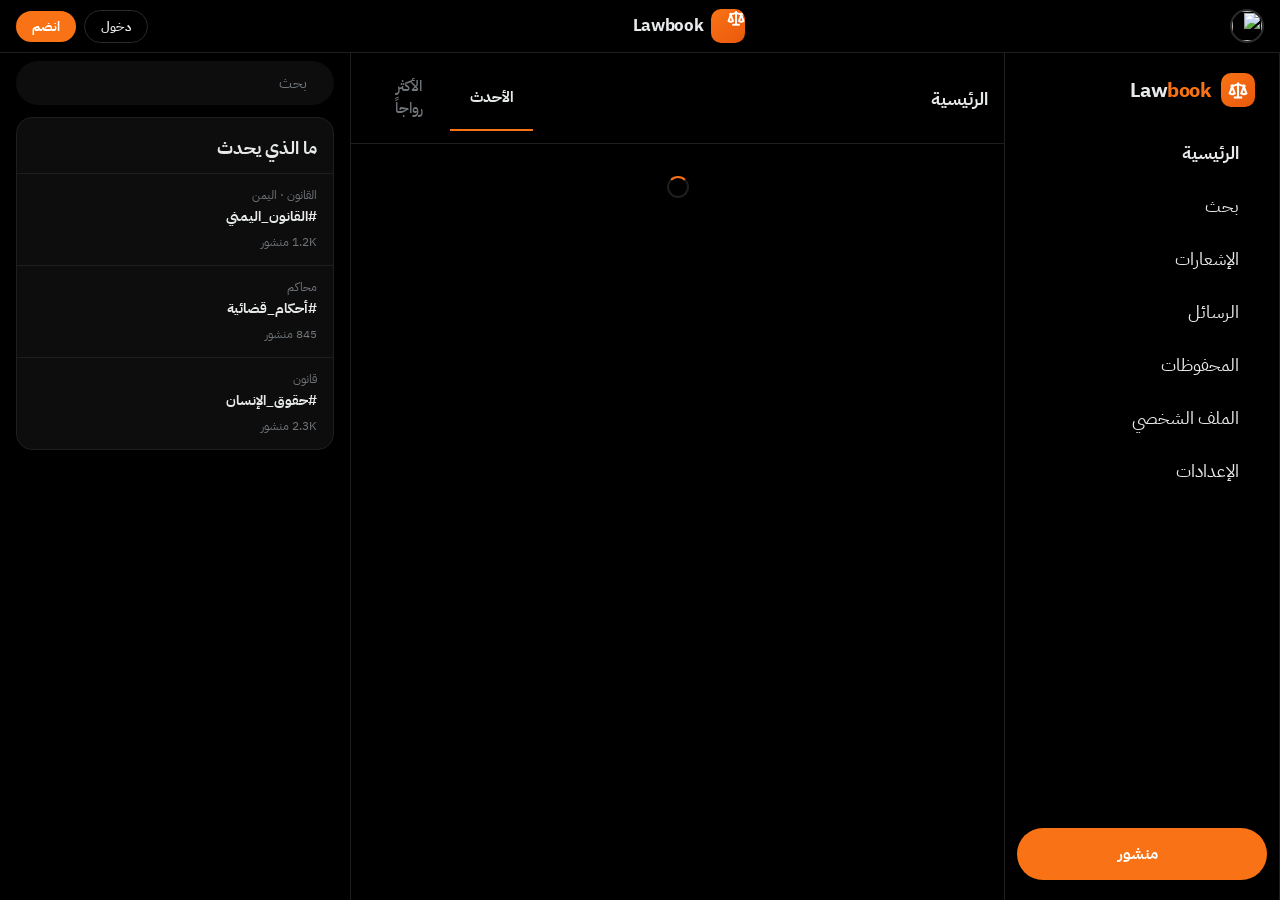
==== commit a2fc8dd6: "rebuild: X-like UX — fixed drawer split, swipe gesture, full mobile experience - Drawer: position:fi" ====
--- a/index.html
+++ b/index.html
@@ -2,486 +2,652 @@
 <html lang="ar" dir="rtl">
 <head>
     <meta charset="UTF-8">
-    <meta name="viewport" content="width=device-width, initial-scale=1.0, maximum-scale=1.0, user-scalable=no">
-    <meta name="theme-color" content="#0a0a0a">
+    <meta name="viewport" content="width=device-width, initial-scale=1.0, maximum-scale=1.0, user-scalable=no, viewport-fit=cover">
+    <meta name="theme-color" content="#000000">
     <meta name="apple-mobile-web-app-capable" content="yes">
-    <meta name="apple-mobile-web-app-status-bar-style" content="black-translucent">
-    <title>Lawbook - المنصة القانونية الاجتماعية</title>
+    <meta name="apple-mobile-web-app-status-bar-style" content="black">
+    <title>Lawbook</title>
     <link rel="preconnect" href="https://fonts.googleapis.com" crossorigin>
     <link rel="preconnect" href="https://fonts.gstatic.com" crossorigin>
+    <link href="https://fonts.googleapis.com/css2?family=IBM+Plex+Sans+Arabic:wght@300;400;500;600;700&family=Inter:wght@400;500;600;700&display=swap" rel="stylesheet">
     <link rel="stylesheet" href="assets/css/styles.css">
-    <link href="https://fonts.googleapis.com/css2?family=Inter:wght@300;400;500;600;700&family=Noto+Kufi+Arabic:wght@300;400;500;600;700&display=swap" rel="stylesheet">
     <script src="https://cdn.tailwindcss.com"></script>
-    <script>
-        tailwind.config = {
-            theme: {
-                extend: {
-                    colors: {
-                        brand: { 50:'#fff7ed',100:'#ffedd5',200:'#fed7aa',300:'#fdba74',400:'#fb923c',500:'#f97316',600:'#ea580c',700:'#c2410c',800:'#9a3412',900:'#7c2d12' },
-                        dark: { 50:'#fafafa',100:'#f5f5f5',200:'#e5e5e5',300:'#d4d4d4',400:'#a3a3a3',500:'#737373',600:'#525252',700:'#404040',800:'#262626',850:'#1a1a1a',900:'#171717',950:'#0a0a0a' }
-                    },
-                    fontFamily: { sans: ['Noto Kufi Arabic', 'Inter', 'sans-serif'] }
-                }
-            }
-        }
-    </script>
+    <script>tailwind.config={corePlugins:{preflight:false}}</script>
     <script src="https://cdn.jsdelivr.net/npm/@supabase/supabase-js@2"></script>
     <script src="https://code.iconify.design/3/3.1.0/iconify.min.js" defer></script>
 </head>
-<body class="bg-dark-950 text-white font-sans min-h-screen">
-
-    <div id="toast" class="toast"></div>
-
-    <!-- ===== HEADER ===== -->
-    <nav id="mainHeader" class="fixed top-0 left-0 right-0 z-50 bg-dark-950/95 backdrop-blur-md border-b border-dark-800/50 safe-top">
-        <div class="max-w-7xl mx-auto px-4 h-14 flex items-center justify-between gap-3">
-
-            <!-- Mobile: Avatar/Menu Button -->
-            <div class="lg:hidden flex items-center shrink-0">
-                <button class="w-9 h-9 rounded-full overflow-hidden flex items-center justify-center bg-dark-800 border border-dark-700" onclick="openMobileMenu()" id="mobileMenuBtn">
-                    <img data-avatar class="w-full h-full object-cover rounded-full" src="https://api.dicebear.com/7.x/shapes/svg?seed=guest&backgroundColor=262626" alt="">
+<body>
+
+<!-- Toast -->
+<div id="toast" class="lb-toast" role="status" aria-live="polite"></div>
+
+<!-- ============================================================ -->
+<!-- DRAWER OVERLAY — completely separate from page layout       -->
+<!-- ============================================================ -->
+<div id="drawerOverlay" class="drawer-overlay" onclick="closeDrawer()"></div>
+
+<!-- DRAWER — position:fixed, NEVER affects page layout -->
+<aside id="mainDrawer" class="main-drawer" role="navigation" aria-label="القائمة الرئيسية">
+    <!-- Drawer Header -->
+    <div class="drawer-header">
+        <!-- Guest state -->
+        <div id="drawerGuest" class="drawer-guest">
+            <div class="drawer-logo-row">
+                <div class="lb-icon-sm">
+                    <svg width="18" height="18" viewBox="0 0 24 24" fill="none" stroke="white" stroke-width="2.5"><path d="m16 16 3-8 3 8c-.87.65-1.92 1-3 1s-2.13-.35-3-1Z"/><path d="m2 16 3-8 3 8c-.87.65-1.92 1-3 1s-2.13-.35-3-1Z"/><path d="M7 21h10"/><path d="M12 3v18"/><path d="M3 7h2c2 0 5-1 7-2 2 1 5 2 7 2h2"/></svg>
+                </div>
+                <span class="lb-logo-text">Law<span>book</span></span>
+            </div>
+            <p class="drawer-guest-title">انضم إلى Lawbook</p>
+            <div class="drawer-guest-btns">
+                <button class="lb-btn-primary" onclick="closeDrawer();window.__app.auth.showAuthScreen('signup')">إنشاء حساب</button>
+                <button class="lb-btn-outline" onclick="closeDrawer();window.__app.auth.showAuthScreen('login')">تسجيل الدخول</button>
+            </div>
+        </div>
+        <!-- Logged-in state -->
+        <div id="drawerUser" class="drawer-user" style="display:none">
+            <div class="drawer-user-top" onclick="closeDrawer(); window.__app.navigate('profile')" style="cursor:pointer">
+                <img id="drawerAvatar" class="drawer-avatar" src="" alt="الصورة الشخصية">
+                <div class="drawer-user-info">
+                    <h3 id="drawerName" class="drawer-name">مستخدم</h3>
+                    <p id="drawerHandle" class="drawer-handle">@handle</p>
+                </div>
+            </div>
+            <div class="drawer-user-stats">
+                <span><b id="drawerFollowing">0</b> يتابع</span>
+                <span><b id="drawerFollowers">0</b> متابع</span>
+            </div>
+        </div>
+    </div>
+
+    <!-- Drawer Nav -->
+    <nav class="drawer-nav">
+        <button class="drawer-link" onclick="closeDrawer();window.__app.navigate('profile')" data-page="profile">
+            <span class="iconify" data-icon="ph:user-bold"></span>
+            <span>الملف الشخصي</span>
+        </button>
+        <button class="drawer-link" onclick="closeDrawer();window.__app.navigate('feed')" data-page="feed">
+            <span class="iconify" data-icon="ph:house-bold"></span>
+            <span>الرئيسية</span>
+        </button>
+        <button class="drawer-link" onclick="closeDrawer();window.__app.navigate('following')" data-page="following">
+            <span class="iconify" data-icon="ph:users-bold"></span>
+            <span>أتابع</span>
+        </button>
+        <button class="drawer-link" onclick="closeDrawer();window.__app.navigate('messages')" data-page="messages">
+            <span class="iconify" data-icon="ph:envelope-simple-bold"></span>
+            <span>الرسائل</span>
+        </button>
+        <button class="drawer-link" onclick="closeDrawer();window.__app.navigate('notifications')" data-page="notifications">
+            <span class="iconify" data-icon="ph:bell-bold"></span>
+            <span>الإشعارات</span>
+        </button>
+        <button class="drawer-link" onclick="closeDrawer();window.__app.navigate('bookmarks')" data-page="bookmarks">
+            <span class="iconify" data-icon="ph:bookmark-simple-bold"></span>
+            <span>المحفوظات</span>
+        </button>
+        <button class="drawer-link" onclick="closeDrawer();window.__app.navigate('settings')" data-page="settings">
+            <span class="iconify" data-icon="ph:gear-bold"></span>
+            <span>الإعدادات</span>
+        </button>
+    </nav>
+
+    <div class="drawer-footer">
+        <button id="drawerSignout" class="drawer-signout" onclick="if(confirm('تأكيد تسجيل الخروج؟'))window.__app.auth.signOut()" style="display:none">
+            <span class="iconify" data-icon="ph:sign-out-bold"></span>
+            <span>تسجيل الخروج</span>
+        </button>
+    </div>
+</aside>
+
+<!-- ============================================================ -->
+<!-- HEADER — fixed top bar                                       -->
+<!-- ============================================================ -->
+<header id="mainHeader" class="lb-header">
+    <!-- Left: Avatar/Menu -->
+    <button class="header-avatar-btn" id="headerAvatarBtn" onclick="openDrawer()" aria-label="فتح القائمة">
+        <img id="headerAvatar" class="header-avatar" src="https://api.dicebear.com/7.x/shapes/svg?seed=guest&backgroundColor=1a1a1a" alt="">
+    </button>
+
+    <!-- Center: Logo or Page Title -->
+    <div class="header-center" onclick="window.__app.navigate('feed')" style="cursor:pointer">
+        <div class="lb-icon-sm header-logo-icon">
+            <svg width="18" height="18" viewBox="0 0 24 24" fill="none" stroke="white" stroke-width="2.5"><path d="m16 16 3-8 3 8c-.87.65-1.92 1-3 1s-2.13-.35-3-1Z"/><path d="m2 16 3-8 3 8c-.87.65-1.92 1-3 1s-2.13-.35-3-1Z"/><path d="M7 21h10"/><path d="M12 3v18"/><path d="M3 7h2c2 0 5-1 7-2 2 1 5 2 7 2h2"/></svg>
+        </div>
+        <span id="headerTitle" class="header-title-text">Lawbook</span>
+    </div>
+
+    <!-- Right: Actions -->
+    <div class="header-actions">
+        <!-- Desktop auth buttons (shown when not logged in) -->
+        <div id="headerGuestBtns" class="header-guest-btns">
+            <button class="lb-btn-sm-outline" onclick="window.__app.auth.showAuthScreen('login')">دخول</button>
+            <button class="lb-btn-sm-primary" onclick="window.__app.auth.showAuthScreen('signup')">انضم</button>
+        </div>
+        <!-- Desktop user actions -->
+        <div id="headerUserBtns" class="header-user-btns" style="display:none">
+            <button class="icon-btn" onclick="window.__app.navigate('messages')" title="الرسائل">
+                <span class="iconify" data-icon="ph:envelope-simple-bold"></span>
+            </button>
+        </div>
+    </div>
+</header>
+
+<!-- ============================================================ -->
+<!-- MAIN APP LAYOUT                                              -->
+<!-- ============================================================ -->
+<div id="appLayout" class="app-layout">
+
+    <!-- Desktop Left Sidebar -->
+    <aside class="desktop-sidebar">
+        <div class="desktop-logo" onclick="window.__app.navigate('feed')" style="cursor:pointer">
+            <div class="lb-icon-sm">
+                <svg width="20" height="20" viewBox="0 0 24 24" fill="none" stroke="white" stroke-width="2.5"><path d="m16 16 3-8 3 8c-.87.65-1.92 1-3 1s-2.13-.35-3-1Z"/><path d="m2 16 3-8 3 8c-.87.65-1.92 1-3 1s-2.13-.35-3-1Z"/><path d="M7 21h10"/><path d="M12 3v18"/><path d="M3 7h2c2 0 5-1 7-2 2 1 5 2 7 2h2"/></svg>
+            </div>
+            <span class="lb-logo-text">Law<span>book</span></span>
+        </div>
+
+        <nav class="desktop-nav">
+            <button class="desktop-nav-link active" data-page="feed" onclick="window.__app.navigate('feed')">
+                <span class="iconify" data-icon="ph:house-bold"></span>
+                <span>الرئيسية</span>
+            </button>
+            <button class="desktop-nav-link" data-page="search" onclick="focusSearch()">
+                <span class="iconify" data-icon="ph:magnifying-glass-bold"></span>
+                <span>بحث</span>
+            </button>
+            <button class="desktop-nav-link" data-page="notifications" onclick="window.__app.navigate('notifications')">
+                <span class="iconify" data-icon="ph:bell-bold"></span>
+                <span>الإشعارات</span>
+            </button>
+            <button class="desktop-nav-link" data-page="messages" onclick="window.__app.navigate('messages')">
+                <span class="iconify" data-icon="ph:envelope-simple-bold"></span>
+                <span>الرسائل</span>
+            </button>
+            <button class="desktop-nav-link" data-page="bookmarks" onclick="window.__app.navigate('bookmarks')">
+                <span class="iconify" data-icon="ph:bookmark-simple-bold"></span>
+                <span>المحفوظات</span>
+            </button>
+            <button class="desktop-nav-link" data-page="profile" onclick="window.__app.navigate('profile')">
+                <span class="iconify" data-icon="ph:user-bold"></span>
+                <span>الملف الشخصي</span>
+            </button>
+            <button class="desktop-nav-link" data-page="settings" onclick="window.__app.navigate('settings')">
+                <span class="iconify" data-icon="ph:gear-bold"></span>
+                <span>الإعدادات</span>
+            </button>
+        </nav>
+
+        <button class="desktop-post-btn" onclick="openPostModal()">
+            <span class="iconify" data-icon="ph:pencil-bold"></span>
+            <span class="desktop-post-label">منشور</span>
+        </button>
+
+        <!-- Desktop User Card -->
+        <div id="desktopUserCard" class="desktop-user-card" style="display:none" onclick="window.__app.navigate('profile')" style="cursor:pointer">
+            <img id="desktopCardAvatar" class="du-avatar" src="" alt="">
+            <div class="du-info">
+                <p id="desktopCardName" class="du-name">مستخدم</p>
+                <p id="desktopCardHandle" class="du-handle">@handle</p>
+            </div>
+            <button class="du-more" onclick="event.stopPropagation();openUserMenu(event)" title="المزيد">
+                <span class="iconify" data-icon="ph:dots-three-bold"></span>
+            </button>
+        </div>
+    </aside>
+
+    <!-- Main Content -->
+    <main id="mainContent" class="main-content">
+
+        <!-- ===== FEED PAGE ===== -->
+        <div id="page-feed" class="page">
+            <!-- Feed Header (sticky sub-header) -->
+            <div class="page-tab-header">
+                <div class="page-tab-title">الرئيسية</div>
+                <div class="feed-tabs">
+                    <button class="feed-tab active" id="tab-latest" onclick="switchFeedTab('latest',this)">الأحدث</button>
+                    <button class="feed-tab" id="tab-trending" onclick="switchFeedTab('trending',this)">الأكثر رواجاً</button>
+                </div>
+            </div>
+
+            <!-- Guest Banner -->
+            <div id="guestBanner" class="guest-banner" style="display:none">
+                <h2>اكتشف المنصة القانونية</h2>
+                <p>انضم الآن للتفاعل مع المجتمع القانوني اليمني</p>
+                <div class="guest-banner-btns">
+                    <button class="lb-btn-primary" onclick="window.__app.auth.showAuthScreen('signup')">إنشاء حساب مجاني</button>
+                    <button class="lb-btn-outline" onclick="window.__app.auth.showAuthScreen('login')">تسجيل الدخول</button>
+                </div>
+            </div>
+
+            <!-- Compose Box (auth only) -->
+            <div id="composeBox" class="compose-box" style="display:none">
+                <img id="composeAvatar" class="compose-avatar" src="" alt="">
+                <button class="compose-placeholder" onclick="openPostModal()">شارك أفكارك القانونية...</button>
+                <div class="compose-actions">
+                    <button class="compose-action-btn" onclick="openPostModal('image')" title="إضافة صورة">
+                        <span class="iconify" data-icon="ph:image-bold"></span>
+                    </button>
+                    <button class="compose-post-btn" onclick="openPostModal()">نشر</button>
+                </div>
+            </div>
+
+            <!-- Posts Feed -->
+            <div id="feedList" class="feed-list">
+                <div class="feed-loading">
+                    <div class="lb-spinner"></div>
+                </div>
+            </div>
+        </div>
+
+        <!-- ===== SEARCH PAGE ===== -->
+        <div id="page-search" class="page" style="display:none">
+            <div class="page-tab-header sticky-header">
+                <div class="search-bar-wrap">
+                    <span class="iconify search-icon-inner" data-icon="ph:magnifying-glass-bold"></span>
+                    <input type="search" id="searchInput" class="search-input" placeholder="ابحث في Lawbook" autocomplete="off"
+                        oninput="handleSearch(this.value)" onkeydown="if(event.key==='Enter')doSearch()">
+                    <button class="search-clear" id="searchClear" onclick="clearSearch()" style="display:none">
+                        <span class="iconify" data-icon="ph:x-bold"></span>
+                    </button>
+                </div>
+            </div>
+            <div id="searchResults" class="search-results">
+                <div class="search-empty">
+                    <span class="iconify" data-icon="ph:magnifying-glass-bold"></span>
+                    <p>ابحث عن أشخاص أو منشورات</p>
+                </div>
+            </div>
+        </div>
+
+        <!-- ===== NOTIFICATIONS PAGE ===== -->
+        <div id="page-notifications" class="page" style="display:none">
+            <div class="page-tab-header sticky-header">
+                <div class="page-tab-title">الإشعارات</div>
+            </div>
+            <div id="notifList" class="notif-list">
+                <div class="empty-state">
+                    <span class="iconify" data-icon="ph:bell-bold"></span>
+                    <h3>لا توجد إشعارات</h3>
+                    <p>ستظهر إشعاراتك هنا</p>
+                </div>
+            </div>
+        </div>
+
+        <!-- ===== MESSAGES PAGE ===== -->
+        <div id="page-messages" class="page" style="display:none">
+            <div class="page-tab-header sticky-header">
+                <div class="page-tab-title">الرسائل</div>
+                <button class="icon-btn" title="رسالة جديدة" onclick="showToast('قريباً...')">
+                    <span class="iconify" data-icon="ph:pencil-bold"></span>
                 </button>
             </div>
-
-            <!-- Logo (mobile: centered, desktop: left) -->
-            <div class="flex items-center gap-2 cursor-pointer lg:shrink-0" data-navigate="feed">
-                <div class="w-8 h-8 bg-gradient-to-br from-brand-500 to-brand-700 rounded-lg flex items-center justify-center shadow-lg shadow-brand-500/20">
-                    <svg width="16" height="16" viewBox="0 0 24 24" fill="none" stroke="white" stroke-width="2.5"><path d="m16 16 3-8 3 8c-.87.65-1.92 1-3 1s-2.13-.35-3-1Z"/><path d="m2 16 3-8 3 8c-.87.65-1.92 1-3 1s-2.13-.35-3-1Z"/><path d="M7 21h10"/><path d="M12 3v18"/><path d="M3 7h2c2 0 5-1 7-2 2 1 5 2 7 2h2"/></svg>
-                </div>
-                <span class="font-bold text-base tracking-tight">Law<span class="text-brand-500">book</span></span>
-            </div>
-
-            <!-- Search Bar -->
-            <div class="flex-1 max-w-sm hidden sm:block">
-                <div class="relative">
-                    <span class="iconify absolute right-3 top-1/2 -translate-y-1/2 text-dark-500 text-base" data-icon="lucide:search"></span>
-                    <input type="text" id="searchInput" placeholder="ابحث..." readonly
-                        class="w-full bg-dark-900 border border-dark-700/50 rounded-xl pr-9 pl-4 py-2 text-sm text-white placeholder-dark-500 focus:outline-none focus:border-brand-500/50 cursor-pointer transition-all"
-                        onclick="if(!window.__app?.store?.get('isLoggedIn'))showAuthPrompt('البحث')"
-                        onkeydown="if(event.key==='Enter')doSearch()">
-                </div>
-            </div>
-
-            <!-- Desktop Actions -->
-            <div class="hidden lg:flex items-center gap-1.5 shrink-0">
-                <button class="p-2.5 rounded-xl hover:bg-dark-800 transition-colors group" data-navigate="messages" title="الرسائل">
-                    <span class="iconify text-dark-400 group-hover:text-white text-xl" data-icon="lucide:message-circle"></span>
+            <div class="empty-state">
+                <span class="iconify" data-icon="ph:envelope-simple-bold"></span>
+                <h3>رسائلك</h3>
+                <p>ابدأ محادثة مع أي شخص</p>
+                <button class="lb-btn-primary" onclick="showToast('قريباً...')">رسالة جديدة</button>
+            </div>
+        </div>
+
+        <!-- ===== BOOKMARKS PAGE ===== -->
+        <div id="page-bookmarks" class="page" style="display:none">
+            <div class="page-tab-header sticky-header">
+                <div class="page-tab-title">المحفوظات</div>
+            </div>
+            <div id="bookmarksList" class="feed-list">
+                <div class="empty-state">
+                    <span class="iconify" data-icon="ph:bookmark-simple-bold"></span>
+                    <h3>لا توجد محفوظات</h3>
+                    <p>احفظ المنشورات لتراجعها لاحقاً</p>
+                </div>
+            </div>
+        </div>
+
+        <!-- ===== PROFILE PAGE ===== -->
+        <div id="page-profile" class="page" style="display:none">
+            <!-- Profile Back Header -->
+            <div class="page-back-header sticky-header">
+                <button class="icon-btn" onclick="history.back()">
+                    <span class="iconify" data-icon="ph:arrow-right-bold"></span>
                 </button>
-                <button class="p-2.5 rounded-xl hover:bg-dark-800 transition-colors group" data-navigate="notifications" title="الإشعارات">
-                    <span class="iconify text-dark-400 group-hover:text-white text-xl" data-icon="lucide:bell"></span>
+                <div>
+                    <p id="profileHeaderName" class="profile-header-name">مستخدم</p>
+                    <p id="profileHeaderCount" class="profile-header-count">0 منشور</p>
+                </div>
+            </div>
+            <!-- Cover -->
+            <div id="profileCover" class="profile-cover">
+                <button id="editCoverBtn" class="edit-cover-btn" onclick="triggerCoverUpload()" style="display:none">
+                    <span class="iconify" data-icon="ph:camera-bold"></span>
                 </button>
-                <div id="desktopAuthArea">
-                    <div id="desktopUserBtn" class="hidden">
-                        <button class="flex items-center gap-2 bg-dark-800 hover:bg-dark-700 rounded-xl px-3 py-1.5 transition-colors" data-navigate="profile">
-                            <img data-avatar class="w-7 h-7 rounded-lg object-cover" src="" alt="">
-                            <span data-user-name class="text-sm font-medium">مستخدم</span>
-                        </button>
-                    </div>
-                    <div id="desktopGuestBtns" class="flex items-center gap-2">
-                        <button onclick="window.__app.auth.showAuthScreen('login')" class="text-sm font-medium text-dark-300 hover:text-white px-3 py-2 transition-colors">دخول</button>
-                        <button onclick="window.__app.auth.showAuthScreen('signup')" class="bg-brand-500 hover:bg-brand-600 text-white text-sm font-semibold px-4 py-2 rounded-xl transition-all">إنشاء حساب</button>
-                    </div>
-                </div>
-            </div>
-
-            <!-- Mobile: Notifications -->
-            <div class="lg:hidden flex items-center shrink-0">
-                <button class="w-9 h-9 rounded-xl hover:bg-dark-800 transition-colors flex items-center justify-center" id="mobileNotifBtn" onclick="if(!window.__app?.store?.get('isLoggedIn'))showAuthPrompt('الإشعارات');else toggleNotifDropdown(event)">
-                    <span class="iconify text-dark-400 text-xl" data-icon="lucide:bell"></span>
+                <input type="file" id="coverFileInput" accept="image/*" style="display:none" onchange="handleCoverUpload(this)">
+            </div>
+            <!-- Profile Info Row -->
+            <div class="profile-info-row">
+                <div class="profile-avatar-wrap">
+                    <img id="profileAvatar" class="profile-big-avatar" src="" alt="">
+                    <button id="editAvatarBtn" class="edit-avatar-btn" onclick="triggerAvatarUpload()" style="display:none">
+                        <span class="iconify" data-icon="ph:camera-bold"></span>
+                    </button>
+                    <input type="file" id="avatarFileInput" accept="image/*" style="display:none" onchange="handleAvatarUpload(this)">
+                </div>
+                <div class="profile-btn-row">
+                    <button id="editProfileBtn" class="lb-btn-outline-sm" onclick="openEditProfile()" style="display:none">تعديل الملف</button>
+                    <button id="followProfileBtn" class="lb-btn-primary-sm" onclick="toggleProfileFollow()" style="display:none">متابعة</button>
+                </div>
+            </div>
+            <!-- Profile Meta -->
+            <div class="profile-meta">
+                <h2 id="profileName" class="profile-display-name">مستخدم</h2>
+                <p id="profileHandle" class="profile-username">@handle</p>
+                <p id="profileBio" class="profile-bio"></p>
+                <div class="profile-stats">
+                    <span><b id="profileFollowing">0</b> يتابع</span>
+                    <span><b id="profileFollowers">0</b> متابع</span>
+                </div>
+            </div>
+            <!-- Profile Tabs -->
+            <div class="profile-tabs">
+                <button class="profile-tab active" onclick="switchProfileTab('posts',this)">المنشورات</button>
+                <button class="profile-tab" onclick="switchProfileTab('likes',this)">الإعجابات</button>
+            </div>
+            <!-- Profile Posts -->
+            <div id="profilePostsList" class="feed-list"></div>
+            <div id="profileEmpty" class="empty-state" style="display:none">
+                <span class="iconify" data-icon="ph:pencil-line-bold"></span>
+                <h3>لا توجد منشورات</h3>
+                <p>ابدأ بنشر أول منشور</p>
+                <button class="lb-btn-primary" onclick="openPostModal()">اكتب منشوراً</button>
+            </div>
+        </div>
+
+        <!-- ===== SETTINGS PAGE ===== -->
+        <div id="page-settings" class="page" style="display:none">
+            <div class="page-back-header sticky-header">
+                <button class="icon-btn" onclick="history.back()">
+                    <span class="iconify" data-icon="ph:arrow-right-bold"></span>
                 </button>
-            </div>
-        </div>
-    </nav>
-
-    <!-- Notification Dropdown -->
-    <div id="notifDropdown" class="notif-dropdown">
-        <div class="notif-header"><h3>الإشعارات</h3></div>
-        <div class="notif-list" id="notifList">
-            <div class="text-center py-8 text-dark-400 text-sm">لا توجد إشعارات</div>
+                <div class="page-tab-title">الإعدادات</div>
+            </div>
+            <div class="settings-list">
+                <div class="settings-section">
+                    <div class="settings-section-title">حسابك</div>
+                    <div class="settings-item" onclick="openEditProfile()">
+                        <span class="iconify" data-icon="ph:user-circle-bold"></span>
+                        <div class="settings-item-info">
+                            <span>معلومات الحساب</span>
+                            <small id="settingsEmail">-</small>
+                        </div>
+                        <span class="iconify settings-arrow" data-icon="ph:caret-left-bold"></span>
+                    </div>
+                    <div class="settings-item" onclick="showToast('قريباً...')">
+                        <span class="iconify" data-icon="ph:lock-bold"></span>
+                        <div class="settings-item-info">
+                            <span>الخصوصية والأمان</span>
+                        </div>
+                        <span class="iconify settings-arrow" data-icon="ph:caret-left-bold"></span>
+                    </div>
+                    <div class="settings-item" onclick="showToast('قريباً...')">
+                        <span class="iconify" data-icon="ph:bell-bold"></span>
+                        <div class="settings-item-info">
+                            <span>الإشعارات</span>
+                        </div>
+                        <span class="iconify settings-arrow" data-icon="ph:caret-left-bold"></span>
+                    </div>
+                </div>
+                <div class="settings-section">
+                    <div class="settings-section-title">التطبيق</div>
+                    <div class="settings-item" onclick="showToast('الوضع الداكن مفعّل')">
+                        <span class="iconify" data-icon="ph:moon-bold"></span>
+                        <div class="settings-item-info">
+                            <span>الوضع الداكن</span>
+                        </div>
+                        <div class="settings-toggle active"></div>
+                    </div>
+                    <div class="settings-item" onclick="showToast('قريباً...')">
+                        <span class="iconify" data-icon="ph:translate-bold"></span>
+                        <div class="settings-item-info">
+                            <span>اللغة</span>
+                            <small>العربية</small>
+                        </div>
+                        <span class="iconify settings-arrow" data-icon="ph:caret-left-bold"></span>
+                    </div>
+                </div>
+                <div class="settings-section">
+                    <div class="settings-section-title">معلومات</div>
+                    <div class="settings-item" onclick="showToast('قريباً...')">
+                        <span class="iconify" data-icon="ph:info-bold"></span>
+                        <div class="settings-item-info">
+                            <span>عن Lawbook</span>
+                        </div>
+                        <span class="iconify settings-arrow" data-icon="ph:caret-left-bold"></span>
+                    </div>
+                    <div class="settings-item danger" onclick="if(confirm('تأكيد تسجيل الخروج؟'))window.__app.auth.signOut()">
+                        <span class="iconify" data-icon="ph:sign-out-bold"></span>
+                        <div class="settings-item-info">
+                            <span>تسجيل الخروج</span>
+                        </div>
+                    </div>
+                </div>
+            </div>
+        </div>
+
+        <!-- ===== FOLLOWING PAGE ===== -->
+        <div id="page-following" class="page" style="display:none">
+            <div class="page-tab-header sticky-header">
+                <div class="page-tab-title">منشورات المتابَعين</div>
+            </div>
+            <div id="followingList" class="feed-list">
+                <div class="empty-state">
+                    <span class="iconify" data-icon="ph:users-bold"></span>
+                    <h3>تابع أشخاصاً أولاً</h3>
+                    <p>ستظهر منشوراتهم هنا</p>
+                </div>
+            </div>
+        </div>
+
+        <!-- Other pages (fallback) -->
+        <div id="page-connections" class="page" style="display:none"></div>
+        <div id="page-events" class="page" style="display:none"></div>
+        <div id="page-articles" class="page" style="display:none"></div>
+        <div id="page-trending" class="page" style="display:none"></div>
+        <div id="page-audio-spaces" class="page" style="display:none"></div>
+        <div id="page-certificates" class="page" style="display:none"></div>
+
+    </main>
+
+    <!-- Desktop Right Sidebar (optional: trending etc.) -->
+    <aside class="desktop-right-sidebar">
+        <div class="right-search-wrap">
+            <span class="iconify" data-icon="ph:magnifying-glass-bold"></span>
+            <input type="search" id="desktopSearchInput" class="right-search-input" placeholder="بحث"
+                oninput="handleSearch(this.value)" onkeydown="if(event.key==='Enter')doSearch()">
+        </div>
+        <div class="right-sidebar-card">
+            <h3>ما الذي يحدث</h3>
+            <div id="trendingWidget" class="trending-widget">
+                <div class="trending-item" onclick="showToast('قريباً...')">
+                    <span class="trending-cat">القانون · اليمن</span>
+                    <p class="trending-topic">#القانون_اليمني</p>
+                    <span class="trending-count">1.2K منشور</span>
+                </div>
+                <div class="trending-item" onclick="showToast('قريباً...')">
+                    <span class="trending-cat">محاكم</span>
+                    <p class="trending-topic">#أحكام_قضائية</p>
+                    <span class="trending-count">845 منشور</span>
+                </div>
+                <div class="trending-item" onclick="showToast('قريباً...')">
+                    <span class="trending-cat">قانون</span>
+                    <p class="trending-topic">#حقوق_الإنسان</p>
+                    <span class="trending-count">2.3K منشور</span>
+                </div>
+            </div>
+        </div>
+        <div class="right-sidebar-card" id="whoToFollow" style="display:none">
+            <h3>من تتابع</h3>
+            <div id="suggestedUsers"></div>
+        </div>
+    </aside>
+</div>
+
+<!-- ============================================================ -->
+<!-- MOBILE BOTTOM NAV                                            -->
+<!-- ============================================================ -->
+<nav id="bottomNav" class="bottom-nav" role="navigation" aria-label="التنقل السفلي">
+    <button class="bn-item active" id="bn-feed" onclick="window.__app.navigate('feed')" data-page="feed">
+        <span class="iconify bn-icon" data-icon="ph:house-fill"></span>
+    </button>
+    <button class="bn-item" id="bn-search" onclick="window.__app.navigate('search')" data-page="search">
+        <span class="iconify bn-icon" data-icon="ph:magnifying-glass-bold"></span>
+    </button>
+    <!-- Compose FAB -->
+    <button class="bn-compose" onclick="openPostModal()" aria-label="منشور جديد">
+        <span class="iconify" data-icon="ph:pencil-bold"></span>
+    </button>
+    <button class="bn-item" id="bn-notifications" onclick="window.__app.navigate('notifications')" data-page="notifications">
+        <span class="iconify bn-icon" data-icon="ph:bell-bold"></span>
+        <span class="bn-badge" id="notifBadge" style="display:none">3</span>
+    </button>
+    <button class="bn-item" id="bn-messages" onclick="window.__app.navigate('messages')" data-page="messages">
+        <span class="iconify bn-icon" data-icon="ph:envelope-simple-bold"></span>
+    </button>
+</nav>
+
+<!-- ============================================================ -->
+<!-- POST MODAL                                                   -->
+<!-- ============================================================ -->
+<div id="postModal" class="lb-modal-overlay" onclick="if(e.target===this)closePostModal()">
+    <div class="lb-modal-sheet" id="postModalSheet" onclick="event.stopPropagation()">
+        <div class="post-modal-header">
+            <button class="icon-btn" onclick="closePostModal()">
+                <span class="iconify" data-icon="ph:x-bold"></span>
+            </button>
+            <button class="lb-btn-primary-sm" id="postSubmitBtn" onclick="submitPost()">نشر</button>
+        </div>
+        <div class="post-modal-body">
+            <img id="postModalAvatar" class="compose-avatar" src="" alt="">
+            <div class="post-modal-right">
+                <textarea id="postModalText" class="post-modal-textarea" placeholder="شارك أفكارك القانونية..." rows="4" maxlength="500" oninput="updatePostCounter(this)"></textarea>
+                <!-- Image preview -->
+                <div id="postImagePreview" class="post-image-preview" style="display:none">
+                    <button class="remove-image-btn" onclick="removePostImage()">
+                        <span class="iconify" data-icon="ph:x-bold"></span>
+                    </button>
+                    <img id="postPreviewImg" class="preview-img" src="" alt="">
+                </div>
+            </div>
+        </div>
+        <div class="post-modal-footer">
+            <div class="post-modal-tools">
+                <label class="icon-btn" title="إضافة صورة">
+                    <span class="iconify" data-icon="ph:image-bold"></span>
+                    <input type="file" id="postImageInput" accept="image/*" style="display:none" onchange="handlePostImage(this)">
+                </label>
+                <button class="icon-btn" title="هاشتاق" onclick="insertHashtag()">
+                    <span class="iconify" data-icon="ph:hash-bold"></span>
+                </button>
+            </div>
+            <span id="postCounter" class="post-counter">500</span>
         </div>
     </div>
-
-    <!-- Mobile Drawer -->
-    <div id="mobileMenuOverlay" class="mobile-drawer-overlay" onclick="closeMobileMenu()">
-        <div id="mobileDrawer" class="mobile-drawer" onclick="event.stopPropagation()">
-            <div class="p-4 pb-3 border-b border-dark-800/50">
-                <div id="drawerGuestArea" class="flex flex-col gap-2">
-                    <p class="text-dark-400 text-sm font-medium mb-1">انضم إلى Lawbook</p>
-                    <button onclick="closeMobileMenu();window.__app.auth.showAuthScreen('signup')" class="w-full bg-brand-500 text-white font-bold text-sm py-3 rounded-xl">إنشاء حساب</button>
-                    <button onclick="closeMobileMenu();window.__app.auth.showAuthScreen('login')" class="w-full bg-dark-800 text-white font-medium text-sm py-3 rounded-xl border border-dark-700">تسجيل الدخول</button>
-                </div>
-                <div id="drawerUserArea" class="hidden">
-                    <div class="flex items-center gap-3 cursor-pointer mb-3" data-navigate="profile" onclick="closeMobileMenu()">
-                        <img data-avatar class="w-12 h-12 rounded-full object-cover border-2 border-dark-700" src="" alt="">
-                        <div class="flex-1 min-w-0">
-                            <h3 data-user-name class="font-bold text-base text-white truncate">مستخدم</h3>
-                            <p data-username class="text-dark-400 text-xs"></p>
-                        </div>
-                    </div>
-                    <div class="flex gap-4 text-sm">
-                        <span><strong data-following class="text-white">0</strong> <span class="text-dark-400">يتابع</span></span>
-                        <span><strong data-followers class="text-white">0</strong> <span class="text-dark-400">متابع</span></span>
-                    </div>
-                </div>
-            </div>
-            <nav class="flex-1 overflow-y-auto p-2">
-                <a href="#" class="mobile-drawer-link" data-navigate="profile" onclick="closeMobileMenu()"><span class="iconify text-xl" data-icon="lucide:user"></span><span>الملف الشخصي</span></a>
-                <a href="#" class="mobile-drawer-link" data-navigate="feed" onclick="closeMobileMenu()"><span class="iconify text-xl" data-icon="lucide:home"></span><span>الرئيسية</span></a>
-                <a href="#" class="mobile-drawer-link" data-navigate="following" onclick="closeMobileMenu()"><span class="iconify text-xl" data-icon="lucide:users"></span><span>أتابع</span></a>
-                <a href="#" class="mobile-drawer-link" data-navigate="messages" onclick="closeMobileMenu()"><span class="iconify text-xl" data-icon="lucide:message-circle"></span><span>الرسائل</span></a>
-                <a href="#" class="mobile-drawer-link" data-navigate="notifications" onclick="closeMobileMenu()"><span class="iconify text-xl" data-icon="lucide:bell"></span><span>الإشعارات</span></a>
-                <a href="#" class="mobile-drawer-link" data-navigate="bookmarks" onclick="closeMobileMenu()"><span class="iconify text-xl" data-icon="lucide:bookmark"></span><span>المحفوظات</span></a>
-                <a href="#" class="mobile-drawer-link" data-navigate="settings" onclick="closeMobileMenu()"><span class="iconify text-xl" data-icon="lucide:settings"></span><span>الإعدادات</span></a>
-                <div class="mt-2 pt-2 border-t border-dark-800/30">
-                    <a href="#" class="mobile-drawer-link text-red-400" onclick="if(confirm('تسجيل الخروج؟'))window.__app.auth.signOut()"><span class="iconify text-xl" data-icon="lucide:log-out"></span><span>تسجيل الخروج</span></a>
-                </div>
-            </nav>
+</div>
+
+<!-- ============================================================ -->
+<!-- POST DETAIL MODAL                                            -->
+<!-- ============================================================ -->
+<div id="postDetailModal" class="lb-modal-overlay" onclick="if(event.target===this)closePostDetail()">
+    <div class="lb-modal-full" onclick="event.stopPropagation()">
+        <div class="modal-back-header">
+            <button class="icon-btn" onclick="closePostDetail()">
+                <span class="iconify" data-icon="ph:arrow-right-bold"></span>
+            </button>
+            <span class="modal-back-title">المنشور</span>
+        </div>
+        <div id="postDetailContent" class="post-detail-content"></div>
+        <div id="commentsSection" class="comments-section">
+            <div class="comment-composer">
+                <img id="commentAvatar" class="mini-avatar" src="" alt="">
+                <input type="text" id="commentInput" class="comment-input" placeholder="أضف تعليقاً..." maxlength="280"
+                    onkeydown="if(event.key==='Enter')submitComment()">
+                <button class="lb-btn-primary-sm" onclick="submitComment()">رد</button>
+            </div>
+            <div id="commentsList" class="comments-list"></div>
         </div>
     </div>
-
-    <!-- ===== MAIN LAYOUT ===== -->
-    <div class="max-w-7xl mx-auto pt-[72px] pb-[80px] lg:pb-8 px-3 sm:px-4 lg:px-6">
-        <div class="flex gap-5">
-
-            <!-- LEFT SIDEBAR (Desktop) -->
-            <aside class="hidden lg:flex flex-col w-60 shrink-0 sticky top-[72px] self-start max-h-[calc(100vh-88px)] overflow-y-auto space-y-3">
-                <!-- Profile Card -->
-                <div class="bg-dark-900/80 border border-dark-800/50 rounded-2xl p-4 cursor-pointer hover:border-brand-500/30 transition-all" data-navigate="profile">
-                    <div class="flex items-center gap-3 mb-3">
-                        <img data-avatar class="w-11 h-11 rounded-xl object-cover border border-dark-700" src="" alt="">
-                        <div class="min-w-0">
-                            <h3 data-user-name class="font-semibold text-sm truncate">مستخدم</h3>
-                            <p data-username class="text-dark-400 text-xs truncate"></p>
-                        </div>
-                    </div>
-                    <div class="flex justify-between text-center border-t border-dark-800 pt-2.5">
-                        <div><p data-followers class="font-bold text-sm">0</p><p class="text-dark-500 text-[10px]">متابع</p></div>
-                        <div><p data-following class="font-bold text-sm">0</p><p class="text-dark-500 text-[10px]">يتابع</p></div>
-                        <div><p data-posts-count class="font-bold text-sm">0</p><p class="text-dark-500 text-[10px]">مقالة</p></div>
-                    </div>
-                </div>
-                <!-- Nav -->
-                <div class="bg-dark-900/80 border border-dark-800/50 rounded-2xl p-2.5">
-                    <nav class="flex flex-col gap-0.5">
-                        <a href="#" class="sidebar-link active" data-page="feed" data-navigate="feed"><span class="iconify text-lg" data-icon="lucide:home"></span>الرئيسية</a>
-                        <a href="#" class="sidebar-link" data-page="profile" data-navigate="profile"><span class="iconify text-lg" data-icon="lucide:user"></span>ملفي الشخصي</a>
-                        <a href="#" class="sidebar-link" data-page="following" data-navigate="following"><span class="iconify text-lg" data-icon="lucide:users"></span>أتابع</a>
-                        <a href="#" class="sidebar-link" data-page="bookmarks" data-navigate="bookmarks"><span class="iconify text-lg" data-icon="lucide:bookmark"></span>المحفوظات</a>
-                        <a href="#" class="sidebar-link" data-page="articles" data-navigate="articles"><span class="iconify text-lg" data-icon="lucide:file-text"></span>مقالاتي</a>
-                        <a href="#" class="sidebar-link" data-page="settings" data-navigate="settings"><span class="iconify text-lg" data-icon="lucide:settings"></span>الإعدادات</a>
-                    </nav>
-                </div>
-            </aside>
-
-            <!-- MAIN CONTENT -->
-            <main class="flex-1 min-w-0">
-
-                <!-- GUEST BANNER -->
-                <div id="guestBanner" class="guest-banner mb-4" style="display:none;">
-                    <div class="guest-banner-content">
-                        <div class="guest-banner-icon">
-                            <svg width="22" height="22" viewBox="0 0 24 24" fill="none" stroke="#f97316" stroke-width="2"><path d="m16 16 3-8 3 8c-.87.65-1.92 1-3 1s-2.13-.35-3-1Z"/><path d="m2 16 3-8 3 8c-.87.65-1.92 1-3 1s-2.13-.35-3-1Z"/><path d="M7 21h10"/><path d="M12 3v18"/><path d="M3 7h2c2 0 5-1 7-2 2 1 5 2 7 2h2"/></svg>
-                        </div>
-                        <div class="guest-banner-text">
-                            <h3>انضم إلى Lawbook</h3>
-                            <p>شاهد المنشورات وتفاعل مع المجتمع القانوني</p>
-                        </div>
-                    </div>
-                    <div class="guest-banner-actions">
-                        <button onclick="window.__app.auth.showAuthScreen('signup')" class="btn-primary">إنشاء حساب</button>
-                        <button onclick="window.__app.auth.showAuthScreen('login')" class="btn-secondary">دخول</button>
-                    </div>
-                </div>
-
-                <!-- FEED PAGE -->
-                <div id="page-feed" class="page-content">
-                    <!-- Create Post (hidden for guests) -->
-                    <div id="createPostArea" class="post-composer mb-4">
-                        <div class="flex items-start gap-3">
-                            <img data-avatar class="w-10 h-10 rounded-xl object-cover shrink-0 border border-dark-700" src="" alt="">
-                            <div class="flex-1 min-w-0">
-                                <div id="postInput" contenteditable="true"
-                                    class="post-composer-input"
-                                    data-placeholder="شارك أفكارك القانونية..."></div>
-                                <div class="flex items-center justify-between mt-3">
-                                    <div class="flex items-center gap-1">
-                                        <button class="p-2 rounded-lg hover:bg-dark-800 transition-colors">
-                                            <span class="iconify text-dark-400 hover:text-brand-400 text-lg" data-icon="lucide:image"></span>
-                                        </button>
-                                        <button class="p-2 rounded-lg hover:bg-dark-800 transition-colors">
-                                            <span class="iconify text-dark-400 hover:text-brand-400 text-lg" data-icon="lucide:tag"></span>
-                                        </button>
-                                    </div>
-                                    <button onclick="publishPost()" class="btn-primary px-5 py-2 text-sm">نشر</button>
-                                </div>
-                            </div>
-                        </div>
-                    </div>
-
-                    <!-- Feed Tabs -->
-                    <div class="flex items-center gap-1 mb-4 bg-dark-900/50 rounded-xl p-1 border border-dark-800/30">
-                        <button class="feed-tab active">الأحدث</button>
-                        <button class="feed-tab">الأكثر رواجاً</button>
-                    </div>
-
-                    <div id="infiniteLoader" class="infinite-loader" style="display:none">
-                        <div class="spinner"></div>
-                        <span class="text-dark-400 text-xs">جاري التحميل...</span>
-                    </div>
-                </div>
-
-                <!-- PROFILE PAGE -->
-                <div id="page-profile" class="page-content hidden">
-                    <div class="bg-dark-900/80 border border-dark-800/50 rounded-2xl overflow-hidden mb-5">
-                        <div class="h-36 sm:h-44 bg-gradient-to-br from-brand-600 via-brand-500 to-brand-700 relative"></div>
-                        <div class="px-4 sm:px-6 pb-5 -mt-14 relative">
-                            <div class="flex items-end justify-between mb-3">
-                                <img data-avatar class="w-24 h-24 sm:w-28 sm:h-28 rounded-2xl object-cover border-4 border-dark-900 shadow-xl" src="" alt="">
-                                <button id="editProfileBtn" class="bg-dark-800 hover:bg-dark-700 text-sm font-medium px-4 py-2 rounded-xl border border-dark-700 hidden" onclick="openEditProfile()">
-                                    <span class="iconify inline ml-1" data-icon="lucide:pencil" style="font-size:14px"></span>تعديل
-                                </button>
-                            </div>
-                            <div class="flex items-center gap-2 mb-1">
-                                <h2 data-user-name class="text-xl font-bold">مستخدم</h2>
-                                <span class="iconify text-brand-500" data-icon="lucide:badge-check"></span>
-                            </div>
-                            <p data-username class="text-dark-400 text-sm mb-4"></p>
-                            <div class="grid grid-cols-3 gap-2 text-center">
-                                <div class="bg-dark-850/50 rounded-xl p-3">
-                                    <p data-followers class="font-bold text-lg">0</p>
-                                    <p class="text-dark-400 text-xs">متابع</p>
-                                </div>
-                                <div class="bg-dark-850/50 rounded-xl p-3">
-                                    <p data-following class="font-bold text-lg">0</p>
-                                    <p class="text-dark-400 text-xs">يتابع</p>
-                                </div>
-                                <div class="bg-dark-850/50 rounded-xl p-3">
-                                    <p data-posts-count class="font-bold text-lg">0</p>
-                                    <p class="text-dark-400 text-xs">مقالة</p>
-                                </div>
-                            </div>
-                        </div>
-                    </div>
-                    <div id="profilePostsList"></div>
-                    <div id="profileEmptyState" class="text-center py-14 text-dark-400">
-                        <span class="iconify text-5xl mb-3 block" data-icon="lucide:file-text"></span>
-                        <p class="text-sm mb-4">لم تنشر أي شيء بعد</p>
-                        <button class="btn-primary px-5 py-2.5 text-sm" onclick="showPostModal()">اكتب أول منشور</button>
-                    </div>
-                </div>
-
-                <!-- OTHER PAGES -->
-                <div id="page-notifications" class="page-content hidden">
-                    <div class="bg-dark-900/80 border border-dark-800/50 rounded-2xl p-5">
-                        <h2 class="font-bold text-lg mb-4">الإشعارات</h2>
-                        <div id="notifContent" class="text-center py-8 text-dark-400">
-                            <span class="iconify text-4xl mb-3 block" data-icon="lucide:bell"></span>
-                            <p class="text-sm">لا توجد إشعارات</p>
-                        </div>
-                    </div>
-                </div>
-                <div id="page-messages" class="page-content hidden">
-                    <div class="bg-dark-900/80 border border-dark-800/50 rounded-2xl p-5 text-center py-14">
-                        <span class="iconify text-5xl mb-3 block text-dark-400" data-icon="lucide:message-circle"></span>
-                        <h2 class="font-bold text-lg mb-2">الرسائل</h2>
-                        <p class="text-dark-400 text-sm">لا توجد محادثات بعد</p>
-                    </div>
-                </div>
-                <div id="page-bookmarks" class="page-content hidden">
-                    <div class="bg-dark-900/80 border border-dark-800/50 rounded-2xl p-5 text-center py-14">
-                        <span class="iconify text-5xl mb-3 block text-dark-400" data-icon="lucide:bookmark"></span>
-                        <h2 class="font-bold text-lg mb-2">المحفوظات</h2>
-                        <p class="text-dark-400 text-sm">لم تحفظ أي منشور بعد</p>
-                    </div>
-                </div>
-                <div id="page-articles" class="page-content hidden">
-                    <div class="bg-dark-900/80 border border-dark-800/50 rounded-2xl p-5">
-                        <h2 class="font-bold text-lg">مقالاتي</h2>
-                    </div>
-                </div>
-                <div id="page-settings" class="page-content hidden">
-                    <div class="bg-dark-900/80 border border-dark-800/50 rounded-2xl overflow-hidden">
-                        <div class="p-5 border-b border-dark-800/50">
-                            <h2 class="font-bold text-lg">الإعدادات</h2>
-                        </div>
-                        <div class="p-5 space-y-4">
-                            <div class="flex items-center justify-between py-2"><span class="text-sm text-dark-300">الاسم</span><span id="settingsName" class="text-sm text-dark-400">-</span></div>
-                            <div class="flex items-center justify-between py-2 border-t border-dark-800/30"><span class="text-sm text-dark-300">المعرّف</span><span id="settingsUsername" class="text-sm text-dark-400">-</span></div>
-                            <div class="flex items-center justify-between py-2 border-t border-dark-800/30"><span class="text-sm text-dark-300">البريد</span><span id="settingsEmail" class="text-sm text-dark-400">-</span></div>
-                            <div class="pt-4 border-t border-dark-800/30">
-                                <button class="text-red-400 border border-red-500/30 text-sm px-4 py-2.5 rounded-xl hover:bg-red-500/10 transition-all w-full" onclick="if(confirm('تأكيد تسجيل الخروج؟'))window.__app.auth.signOut()">
-                                    <span class="iconify inline ml-2" data-icon="lucide:log-out"></span>
-                                    تسجيل الخروج
-                                </button>
-                            </div>
-                        </div>
-                    </div>
-                </div>
-                <div id="page-following" class="page-content hidden">
-                    <div class="bg-dark-900/80 border border-dark-800/50 rounded-2xl p-5">
-                        <h2 class="font-bold text-lg">منشورات المتابَعين</h2>
-                    </div>
-                </div>
-                <div id="page-connections" class="page-content hidden">
-                    <div class="bg-dark-900/80 border border-dark-800/50 rounded-2xl p-5">
-                        <h2 class="font-bold text-lg">الروابط</h2>
-                    </div>
-                </div>
-                <div id="page-events" class="page-content hidden">
-                    <div class="bg-dark-900/80 border border-dark-800/50 rounded-2xl p-5">
-                        <h2 class="font-bold text-lg">الفعاليات</h2>
-                    </div>
-                </div>
-                <div id="page-audio-spaces" class="page-content hidden">
-                    <div class="bg-dark-900/80 border border-dark-800/50 rounded-2xl p-5">
-                        <h2 class="font-bold text-lg">المساحات الصوتية</h2>
-                    </div>
-                </div>
-                <div id="page-trending" class="page-content hidden">
-                    <div class="bg-dark-900/80 border border-dark-800/50 rounded-2xl p-5">
-                        <h2 class="font-bold text-lg">المواضيع الرائجة</h2>
-                    </div>
-                </div>
-                <div id="page-certificates" class="page-content hidden">
-                    <div class="bg-dark-900/80 border border-dark-800/50 rounded-2xl p-5">
-                        <h2 class="font-bold text-lg">الشهادات</h2>
-                    </div>
-                </div>
-            </main>
-
-            <!-- RIGHT SIDEBAR (Desktop) -->
-            <aside class="hidden xl:block w-64 shrink-0 sticky top-[72px] self-start space-y-4">
-                <div class="bg-dark-900/80 border border-dark-800/50 rounded-2xl p-4">
-                    <h3 class="font-bold text-sm mb-3 text-dark-300 uppercase tracking-wider text-[11px]">المواضيع الرائجة</h3>
-                    <div class="space-y-2.5">
-                        <div class="cursor-pointer group"><span class="text-sm group-hover:text-brand-400 transition-colors">#التحكيم_الدولي</span><p class="text-xs text-dark-500 mt-0.5">120 منشور</p></div>
-                        <div class="cursor-pointer group"><span class="text-sm group-hover:text-brand-400 transition-colors">#حقوق_الملكية_الفكرية</span><p class="text-xs text-dark-500 mt-0.5">87 منشور</p></div>
-                        <div class="cursor-pointer group"><span class="text-sm group-hover:text-brand-400 transition-colors">#قانون_الشركات</span><p class="text-xs text-dark-500 mt-0.5">64 منشور</p></div>
-                        <div class="cursor-pointer group"><span class="text-sm group-hover:text-brand-400 transition-colors">#القانون_اليمني</span><p class="text-xs text-dark-500 mt-0.5">51 منشور</p></div>
-                    </div>
-                </div>
-            </aside>
+</div>
+
+<!-- ============================================================ -->
+<!-- EDIT PROFILE MODAL                                           -->
+<!-- ============================================================ -->
+<div id="editProfileModal" class="lb-modal-overlay" onclick="if(event.target===this)closeEditProfile()">
+    <div class="lb-modal-sheet" onclick="event.stopPropagation()">
+        <div class="post-modal-header">
+            <button class="icon-btn" onclick="closeEditProfile()">
+                <span class="iconify" data-icon="ph:x-bold"></span>
+            </button>
+            <span class="modal-back-title">تعديل الملف</span>
+            <button class="lb-btn-primary-sm" onclick="saveProfile()">حفظ</button>
+        </div>
+        <div class="edit-profile-body">
+            <!-- Cover upload -->
+            <div id="editCoverPreview" class="edit-cover-preview">
+                <label class="edit-cover-label">
+                    <span class="iconify" data-icon="ph:camera-bold"></span>
+                    <input type="file" id="editCoverInput" accept="image/*" style="display:none" onchange="handleEditCover(this)">
+                </label>
+            </div>
+            <!-- Avatar upload -->
+            <div class="edit-avatar-row">
+                <label class="edit-avatar-label">
+                    <img id="editProfileAvatar" class="edit-avatar-img" src="" alt="">
+                    <div class="edit-avatar-overlay">
+                        <span class="iconify" data-icon="ph:camera-bold"></span>
+                    </div>
+                    <input type="file" id="editAvatarInput" accept="image/*" style="display:none" onchange="handleEditAvatar(this)">
+                </label>
+            </div>
+            <!-- Fields -->
+            <div class="edit-fields">
+                <div class="edit-field-group">
+                    <label class="edit-field-label">الاسم</label>
+                    <input type="text" id="editName" class="edit-field-input" placeholder="اسمك الكامل" maxlength="50">
+                </div>
+                <div class="edit-field-group">
+                    <label class="edit-field-label">المعرّف</label>
+                    <div class="edit-handle-wrap">
+                        <span class="at-prefix">@</span>
+                        <input type="text" id="editUsername" class="edit-field-input" placeholder="handle" dir="ltr" maxlength="20"
+                            oninput="this.value=this.value.replace(/[^a-z0-9_]/gi,'').toLowerCase()">
+                    </div>
+                </div>
+                <div class="edit-field-group">
+                    <label class="edit-field-label">النبذة</label>
+                    <textarea id="editBio" class="edit-field-textarea" placeholder="اكتب نبذة عنك..." maxlength="160" rows="3"></textarea>
+                </div>
+                <div class="edit-field-group">
+                    <label class="edit-field-label">الموقع</label>
+                    <input type="text" id="editLocation" class="edit-field-input" placeholder="اليمن - صنعاء" maxlength="30">
+                </div>
+                <div class="edit-field-group">
+                    <label class="edit-field-label">الرابط</label>
+                    <input type="url" id="editWebsite" class="edit-field-input" placeholder="https://example.com" dir="ltr" maxlength="100">
+                </div>
+            </div>
         </div>
     </div>
-
-    <!-- ===== BOTTOM NAV (Mobile) ===== -->
-    <nav class="mobile-bottom-nav lg:hidden fixed bottom-0 left-0 right-0 z-50 safe-bottom">
-        <div class="flex items-center justify-around h-16 max-w-lg mx-auto px-2">
-            <button class="bottom-nav-item active" data-navigate="feed">
-                <span class="iconify text-[22px]" data-icon="lucide:home"></span>
-                <span class="nav-label">الرئيسية</span>
-            </button>
-            <button class="bottom-nav-item" data-navigate="following">
-                <span class="iconify text-[22px]" data-icon="lucide:users"></span>
-                <span class="nav-label">أتابع</span>
-            </button>
-            <button class="bottom-nav-post" onclick="showPostModal()">
-                <div class="post-fab">
-                    <span class="iconify text-[24px] text-white" data-icon="lucide:plus"></span>
-                </div>
-            </button>
-            <button class="bottom-nav-item" data-navigate="notifications">
-                <span class="iconify text-[22px]" data-icon="lucide:bell"></span>
-                <span class="nav-label">الإشعارات</span>
-            </button>
-            <button class="bottom-nav-item" data-navigate="profile">
-                <span class="iconify text-[22px]" data-icon="lucide:user"></span>
-                <span class="nav-label">ملفي</span>
-            </button>
-        </div>
-    </nav>
-
-    <!-- POST MODAL -->
-    <div id="postModal" class="modal-overlay" onclick="if(event.target===this){this.classList.remove('active');document.body.style.overflow=''}">
-        <div class="modal-card" onclick="event.stopPropagation()">
-            <div class="modal-header">
-                <h3 class="font-bold text-base">منشور جديد</h3>
-                <button onclick="document.getElementById('postModal').classList.remove('active');document.body.style.overflow=''" class="modal-close">
-                    <span class="iconify text-dark-400 text-xl" data-icon="lucide:x"></span>
-                </button>
-            </div>
-            <textarea id="modalPostText" rows="5" placeholder="شارك أفكارك القانونية..." class="modal-textarea"></textarea>
-            <div class="flex items-center justify-between mt-3">
-                <div class="flex gap-1">
-                    <button class="p-2 rounded-lg hover:bg-dark-800 transition-colors"><span class="iconify text-dark-400 text-lg" data-icon="lucide:image"></span></button>
-                    <button class="p-2 rounded-lg hover:bg-dark-800 transition-colors"><span class="iconify text-dark-400 text-lg" data-icon="lucide:tag"></span></button>
-                </div>
-                <button onclick="publishModalPost()" class="btn-primary px-6 py-2.5 text-sm">نشر</button>
-            </div>
-        </div>
-    </div>
-
-    <!-- SCRIPTS -->
-    <script type="module" src="js/app.js"></script>
-    <script>
-        // Global helpers
-        function openMobileMenu() {
-            const isLoggedIn = window.__app?.store?.get('isLoggedIn');
-            const guestArea = document.getElementById('drawerGuestArea');
-            const userArea = document.getElementById('drawerUserArea');
-            if (guestArea) guestArea.style.display = isLoggedIn ? 'none' : '';
-            if (userArea) userArea.style.display = isLoggedIn ? '' : 'none';
-            document.getElementById('mobileMenuOverlay').classList.add('open');
-            document.body.style.overflow = 'hidden';
-        }
-        function closeMobileMenu() {
-            document.getElementById('mobileMenuOverlay').classList.remove('open');
-            document.body.style.overflow = '';
-        }
-        function toggleNotifDropdown(e) {
-            e?.stopPropagation();
-            document.getElementById('notifDropdown').classList.toggle('open');
-        }
-        function showPostModal() {
-            if (!window.__app?.store?.get('isLoggedIn')) {
-                import('./js/utils/ui.js').then(({ showAuthPrompt }) => showAuthPrompt('النشر'));
-                return;
-            }
-            document.getElementById('postModal').classList.add('active');
-            document.body.style.overflow = 'hidden';
-            setTimeout(() => document.getElementById('modalPostText')?.focus(), 200);
-        }
-        function doSearch() {
-            if (!window.__app?.store?.get('isLoggedIn')) {
-                import('./js/utils/ui.js').then(({ showAuthPrompt }) => showAuthPrompt('البحث'));
-                return;
-            }
-            const q = document.getElementById('searchInput')?.value?.trim();
-            if (q) window.__app?.showToast('بحث: ' + q);
-        }
-        function showAuthPrompt(action) {
-            import('./js/utils/ui.js').then(({ showAuthPrompt: sap }) => sap(action));
-        }
-        function openEditProfile() { window.__app?.showToast('قريباً: تعديل الملف الشخصي'); }
-
-        // Bottom nav active state
-        document.addEventListener('click', (e) => {
-            const navItem = e.target.closest('.bottom-nav-item');
-            if (navItem) {
-                document.querySelectorAll('.bottom-nav-item').forEach(b => b.classList.remove('active'));
-                navItem.classList.add('active');
-            }
-        });
-
-        // Close dropdowns on outside click
-        document.addEventListener('click', (e) => {
-            if (!e.target.closest('#notifDropdown') && !e.target.closest('#mobileNotifBtn')) {
-                document.getElementById('notifDropdown')?.classList.remove('open');
-            }
-        });
-
-        // Update desktop auth area based on login state
-        document.addEventListener('DOMContentLoaded', () => {
-            setTimeout(() => {
-                const isLoggedIn = window.__app?.store?.get('isLoggedIn');
-                const guestBtns = document.getElementById('desktopGuestBtns');
-                const userBtn = document.getElementById('desktopUserBtn');
-                if (isLoggedIn) {
-                    guestBtns && (guestBtns.style.display = 'none');
-                    userBtn && userBtn.classList.remove('hidden');
-                }
-            }, 1500);
-        });
-    </script>
+</div>
+
+<!-- ============================================================ -->
+<!-- IMAGE VIEWER MODAL                                           -->
+<!-- ============================================================ -->
+<div id="imageViewer" class="image-viewer" onclick="closeImageViewer()">
+    <button class="viewer-close" onclick="closeImageViewer()">
+        <span class="iconify" data-icon="ph:x-bold"></span>
+    </button>
+    <img id="viewerImg" class="viewer-img" src="" alt="">
+</div>
+
+<script type="module" src="js/app.js"></script>
 </body>
 </html>
--- a/assets/css/styles.css
+++ b/assets/css/styles.css
@@ -1,6 +1,6 @@
-/* Main CSS - imports all partials */
+/* ===== MAIN ENTRY — imports all partials ===== */
 @import url('base.css');
+@import url('layout.css');
 @import url('components.css');
-@import url('layout.css');
 @import url('pages.css');
 @import url('stories.css');
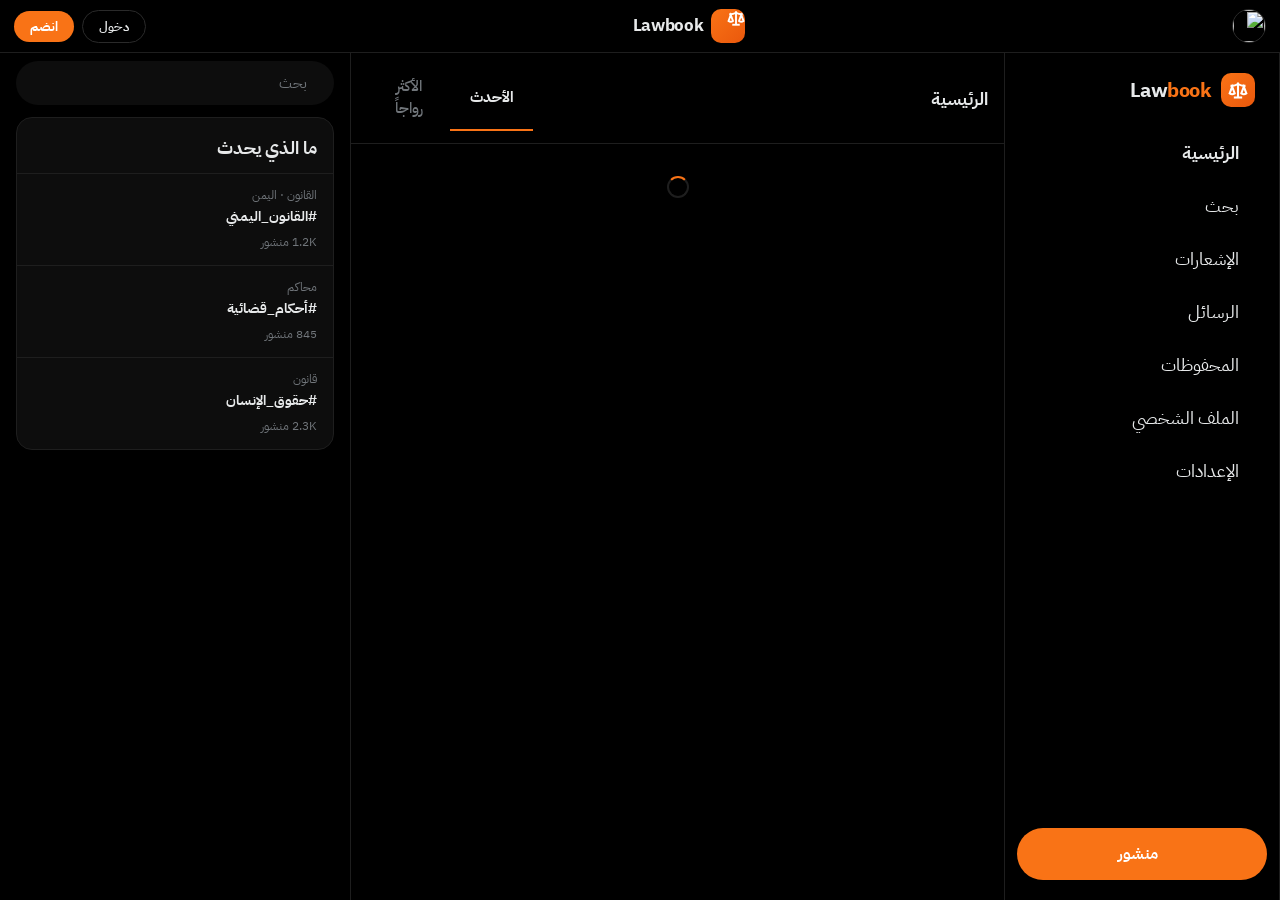
==== commit 5afde7d7: "perf: remove Tailwind CDN, add skeleton loading, fix modal close, PWA meta, iOS safe area - Remove 4" ====
--- a/index.html
+++ b/index.html
@@ -9,13 +9,16 @@
     <title>Lawbook</title>
     <link rel="preconnect" href="https://fonts.googleapis.com" crossorigin>
     <link rel="preconnect" href="https://fonts.gstatic.com" crossorigin>
-    <link href="https://fonts.googleapis.com/css2?family=IBM+Plex+Sans+Arabic:wght@300;400;500;600;700&family=Inter:wght@400;500;600;700&display=swap" rel="stylesheet">
+    <link href="https://fonts.googleapis.com/css2?family=IBM+Plex+Sans+Arabic:wght@300;400;500;600;700&display=swap" rel="stylesheet">
     <link rel="stylesheet" href="assets/css/styles.css">
-    <script src="https://cdn.tailwindcss.com"></script>
-    <script>tailwind.config={corePlugins:{preflight:false}}</script>
-    <script src="https://cdn.jsdelivr.net/npm/@supabase/supabase-js@2"></script>
+        <script src="https://cdn.jsdelivr.net/npm/@supabase/supabase-js@2"></script>
     <script src="https://code.iconify.design/3/3.1.0/iconify.min.js" defer></script>
-</head>
+  <meta name="theme-color" content="#0a0a0a">
+    <meta name="mobile-web-app-capable" content="yes">
+    <meta name="apple-mobile-web-app-capable" content="yes">
+    <meta name="apple-mobile-web-app-status-bar-style" content="black-translucent">
+    <meta name="apple-mobile-web-app-title" content="Lawbook">
+  </head>
 <body>
 
 <!-- Toast -->
@@ -517,7 +520,7 @@
 <!-- ============================================================ -->
 <!-- POST MODAL                                                   -->
 <!-- ============================================================ -->
-<div id="postModal" class="lb-modal-overlay" onclick="if(e.target===this)closePostModal()">
+<div id="postModal" class="lb-modal-overlay" onclick="if(event.target===this)closePostModal()">
     <div class="lb-modal-sheet" id="postModalSheet" onclick="event.stopPropagation()">
         <div class="post-modal-header">
             <button class="icon-btn" onclick="closePostModal()">
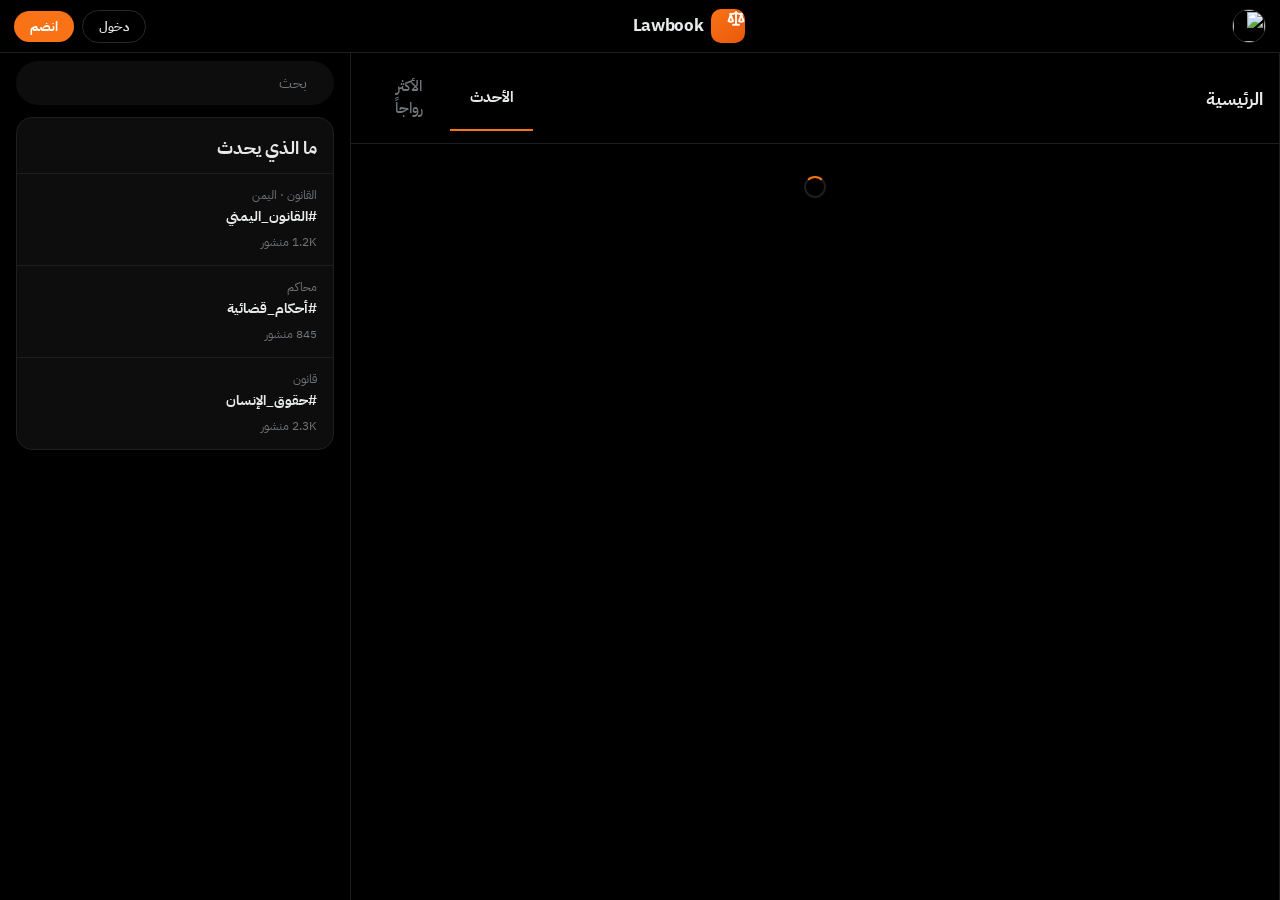
==== commit aad76a7e: "fix: cache-bust CSS/JS v3, inline safety styles on drawer, fix window.__app.navigate - Replace @impo" ====
--- a/index.html
+++ b/index.html
@@ -10,7 +10,11 @@
     <link rel="preconnect" href="https://fonts.googleapis.com" crossorigin>
     <link rel="preconnect" href="https://fonts.gstatic.com" crossorigin>
     <link href="https://fonts.googleapis.com/css2?family=IBM+Plex+Sans+Arabic:wght@300;400;500;600;700&display=swap" rel="stylesheet">
-    <link rel="stylesheet" href="assets/css/styles.css">
+    <link rel="stylesheet" href="assets/css/base.css?v=3">
+    <link rel="stylesheet" href="assets/css/layout.css?v=3">
+    <link rel="stylesheet" href="assets/css/components.css?v=3">
+    <link rel="stylesheet" href="assets/css/pages.css?v=3">
+    <link rel="stylesheet" href="assets/css/stories.css?v=3">
         <script src="https://cdn.jsdelivr.net/npm/@supabase/supabase-js@2"></script>
     <script src="https://code.iconify.design/3/3.1.0/iconify.min.js" defer></script>
   <meta name="theme-color" content="#0a0a0a">
@@ -27,10 +31,10 @@
 <!-- ============================================================ -->
 <!-- DRAWER OVERLAY — completely separate from page layout       -->
 <!-- ============================================================ -->
-<div id="drawerOverlay" class="drawer-overlay" onclick="closeDrawer()"></div>
+<div id="drawerOverlay" class="drawer-overlay" onclick="closeDrawer()" style="opacity:0;visibility:hidden;pointer-events:none;position:fixed;inset:0;z-index:900;"></div>
 
 <!-- DRAWER — position:fixed, NEVER affects page layout -->
-<aside id="mainDrawer" class="main-drawer" role="navigation" aria-label="القائمة الرئيسية">
+<aside id="mainDrawer" class="main-drawer" role="navigation" aria-label="القائمة الرئيسية" style="position:fixed;top:0;bottom:0;left:0;width:min(80vw,290px);transform:translateX(-100%);z-index:901;">
     <!-- Drawer Header -->
     <div class="drawer-header">
         <!-- Guest state -->
@@ -49,7 +53,7 @@
         </div>
         <!-- Logged-in state -->
         <div id="drawerUser" class="drawer-user" style="display:none">
-            <div class="drawer-user-top" onclick="closeDrawer(); window.__app.navigate('profile')" style="cursor:pointer">
+            <div class="drawer-user-top" onclick="closeDrawer(); navigateTo('profile')" style="cursor:pointer">
                 <img id="drawerAvatar" class="drawer-avatar" src="" alt="الصورة الشخصية">
                 <div class="drawer-user-info">
                     <h3 id="drawerName" class="drawer-name">مستخدم</h3>
@@ -65,31 +69,31 @@
 
     <!-- Drawer Nav -->
     <nav class="drawer-nav">
-        <button class="drawer-link" onclick="closeDrawer();window.__app.navigate('profile')" data-page="profile">
+        <button class="drawer-link" onclick="closeDrawer();navigateTo('profile')" data-page="profile">
             <span class="iconify" data-icon="ph:user-bold"></span>
             <span>الملف الشخصي</span>
         </button>
-        <button class="drawer-link" onclick="closeDrawer();window.__app.navigate('feed')" data-page="feed">
+        <button class="drawer-link" onclick="closeDrawer();navigateTo('feed')" data-page="feed">
             <span class="iconify" data-icon="ph:house-bold"></span>
             <span>الرئيسية</span>
         </button>
-        <button class="drawer-link" onclick="closeDrawer();window.__app.navigate('following')" data-page="following">
+        <button class="drawer-link" onclick="closeDrawer();navigateTo('following')" data-page="following">
             <span class="iconify" data-icon="ph:users-bold"></span>
             <span>أتابع</span>
         </button>
-        <button class="drawer-link" onclick="closeDrawer();window.__app.navigate('messages')" data-page="messages">
+        <button class="drawer-link" onclick="closeDrawer();navigateTo('messages')" data-page="messages">
             <span class="iconify" data-icon="ph:envelope-simple-bold"></span>
             <span>الرسائل</span>
         </button>
-        <button class="drawer-link" onclick="closeDrawer();window.__app.navigate('notifications')" data-page="notifications">
+        <button class="drawer-link" onclick="closeDrawer();navigateTo('notifications')" data-page="notifications">
             <span class="iconify" data-icon="ph:bell-bold"></span>
             <span>الإشعارات</span>
         </button>
-        <button class="drawer-link" onclick="closeDrawer();window.__app.navigate('bookmarks')" data-page="bookmarks">
+        <button class="drawer-link" onclick="closeDrawer();navigateTo('bookmarks')" data-page="bookmarks">
             <span class="iconify" data-icon="ph:bookmark-simple-bold"></span>
             <span>المحفوظات</span>
         </button>
-        <button class="drawer-link" onclick="closeDrawer();window.__app.navigate('settings')" data-page="settings">
+        <button class="drawer-link" onclick="closeDrawer();navigateTo('settings')" data-page="settings">
             <span class="iconify" data-icon="ph:gear-bold"></span>
             <span>الإعدادات</span>
         </button>
@@ -113,7 +117,7 @@
     </button>
 
     <!-- Center: Logo or Page Title -->
-    <div class="header-center" onclick="window.__app.navigate('feed')" style="cursor:pointer">
+    <div class="header-center" onclick="navigateTo('feed')" style="cursor:pointer">
         <div class="lb-icon-sm header-logo-icon">
             <svg width="18" height="18" viewBox="0 0 24 24" fill="none" stroke="white" stroke-width="2.5"><path d="m16 16 3-8 3 8c-.87.65-1.92 1-3 1s-2.13-.35-3-1Z"/><path d="m2 16 3-8 3 8c-.87.65-1.92 1-3 1s-2.13-.35-3-1Z"/><path d="M7 21h10"/><path d="M12 3v18"/><path d="M3 7h2c2 0 5-1 7-2 2 1 5 2 7 2h2"/></svg>
         </div>
@@ -129,7 +133,7 @@
         </div>
         <!-- Desktop user actions -->
         <div id="headerUserBtns" class="header-user-btns" style="display:none">
-            <button class="icon-btn" onclick="window.__app.navigate('messages')" title="الرسائل">
+            <button class="icon-btn" onclick="navigateTo('messages')" title="الرسائل">
                 <span class="iconify" data-icon="ph:envelope-simple-bold"></span>
             </button>
         </div>
@@ -142,8 +146,8 @@
 <div id="appLayout" class="app-layout">
 
     <!-- Desktop Left Sidebar -->
-    <aside class="desktop-sidebar">
-        <div class="desktop-logo" onclick="window.__app.navigate('feed')" style="cursor:pointer">
+    <aside class="desktop-sidebar" style="display:none;">
+        <div class="desktop-logo" onclick="navigateTo('feed')" style="cursor:pointer">
             <div class="lb-icon-sm">
                 <svg width="20" height="20" viewBox="0 0 24 24" fill="none" stroke="white" stroke-width="2.5"><path d="m16 16 3-8 3 8c-.87.65-1.92 1-3 1s-2.13-.35-3-1Z"/><path d="m2 16 3-8 3 8c-.87.65-1.92 1-3 1s-2.13-.35-3-1Z"/><path d="M7 21h10"/><path d="M12 3v18"/><path d="M3 7h2c2 0 5-1 7-2 2 1 5 2 7 2h2"/></svg>
             </div>
@@ -151,7 +155,7 @@
         </div>
 
         <nav class="desktop-nav">
-            <button class="desktop-nav-link active" data-page="feed" onclick="window.__app.navigate('feed')">
+            <button class="desktop-nav-link active" data-page="feed" onclick="navigateTo('feed')">
                 <span class="iconify" data-icon="ph:house-bold"></span>
                 <span>الرئيسية</span>
             </button>
@@ -159,23 +163,23 @@
                 <span class="iconify" data-icon="ph:magnifying-glass-bold"></span>
                 <span>بحث</span>
             </button>
-            <button class="desktop-nav-link" data-page="notifications" onclick="window.__app.navigate('notifications')">
+            <button class="desktop-nav-link" data-page="notifications" onclick="navigateTo('notifications')">
                 <span class="iconify" data-icon="ph:bell-bold"></span>
                 <span>الإشعارات</span>
             </button>
-            <button class="desktop-nav-link" data-page="messages" onclick="window.__app.navigate('messages')">
+            <button class="desktop-nav-link" data-page="messages" onclick="navigateTo('messages')">
                 <span class="iconify" data-icon="ph:envelope-simple-bold"></span>
                 <span>الرسائل</span>
             </button>
-            <button class="desktop-nav-link" data-page="bookmarks" onclick="window.__app.navigate('bookmarks')">
+            <button class="desktop-nav-link" data-page="bookmarks" onclick="navigateTo('bookmarks')">
                 <span class="iconify" data-icon="ph:bookmark-simple-bold"></span>
                 <span>المحفوظات</span>
             </button>
-            <button class="desktop-nav-link" data-page="profile" onclick="window.__app.navigate('profile')">
+            <button class="desktop-nav-link" data-page="profile" onclick="navigateTo('profile')">
                 <span class="iconify" data-icon="ph:user-bold"></span>
                 <span>الملف الشخصي</span>
             </button>
-            <button class="desktop-nav-link" data-page="settings" onclick="window.__app.navigate('settings')">
+            <button class="desktop-nav-link" data-page="settings" onclick="navigateTo('settings')">
                 <span class="iconify" data-icon="ph:gear-bold"></span>
                 <span>الإعدادات</span>
             </button>
@@ -187,7 +191,7 @@
         </button>
 
         <!-- Desktop User Card -->
-        <div id="desktopUserCard" class="desktop-user-card" style="display:none" onclick="window.__app.navigate('profile')" style="cursor:pointer">
+        <div id="desktopUserCard" class="desktop-user-card" style="display:none" onclick="navigateTo('profile')" style="cursor:pointer">
             <img id="desktopCardAvatar" class="du-avatar" src="" alt="">
             <div class="du-info">
                 <p id="desktopCardName" class="du-name">مستخدم</p>
@@ -498,21 +502,21 @@
 <!-- MOBILE BOTTOM NAV                                            -->
 <!-- ============================================================ -->
 <nav id="bottomNav" class="bottom-nav" role="navigation" aria-label="التنقل السفلي">
-    <button class="bn-item active" id="bn-feed" onclick="window.__app.navigate('feed')" data-page="feed">
+    <button class="bn-item active" id="bn-feed" onclick="navigateTo('feed')" data-page="feed">
         <span class="iconify bn-icon" data-icon="ph:house-fill"></span>
     </button>
-    <button class="bn-item" id="bn-search" onclick="window.__app.navigate('search')" data-page="search">
+    <button class="bn-item" id="bn-search" onclick="navigateTo('search')" data-page="search">
         <span class="iconify bn-icon" data-icon="ph:magnifying-glass-bold"></span>
     </button>
     <!-- Compose FAB -->
     <button class="bn-compose" onclick="openPostModal()" aria-label="منشور جديد">
         <span class="iconify" data-icon="ph:pencil-bold"></span>
     </button>
-    <button class="bn-item" id="bn-notifications" onclick="window.__app.navigate('notifications')" data-page="notifications">
+    <button class="bn-item" id="bn-notifications" onclick="navigateTo('notifications')" data-page="notifications">
         <span class="iconify bn-icon" data-icon="ph:bell-bold"></span>
         <span class="bn-badge" id="notifBadge" style="display:none">3</span>
     </button>
-    <button class="bn-item" id="bn-messages" onclick="window.__app.navigate('messages')" data-page="messages">
+    <button class="bn-item" id="bn-messages" onclick="navigateTo('messages')" data-page="messages">
         <span class="iconify bn-icon" data-icon="ph:envelope-simple-bold"></span>
     </button>
 </nav>
@@ -651,6 +655,6 @@
     <img id="viewerImg" class="viewer-img" src="" alt="">
 </div>
 
-<script type="module" src="js/app.js"></script>
+<script type="module" src="js/app.js?v=3"></script>
 </body>
 </html>
--- a/assets/css/base.css
+++ b/assets/css/base.css
@@ -0,0 +1,71 @@
+/* ============ BASE ============ */
+*,*::before,*::after{box-sizing:border-box;margin:0;padding:0}
+:root{
+  --bg:#000;--bg2:#0d0d0d;--bg3:#111;
+  --bg-hover:rgba(255,255,255,0.06);--bg-active:rgba(255,255,255,0.1);
+  --border:#1e1e1e;--border2:#2a2a2a;
+  --text:#e7e9ea;--text2:#71767b;--text3:#3e4144;
+  --accent:#f97316;--accent2:#ea580c;
+  --accent-dim:rgba(249,115,22,0.12);--accent-border:rgba(249,115,22,0.3);
+  --red:#ef4444;--green:#22c55e;
+  --H:53px;--BN:56px;
+  --safe-top:env(safe-area-inset-top,0px);--safe-bot:env(safe-area-inset-bottom,0px);
+  --font:'IBM Plex Sans Arabic','Inter',system-ui,sans-serif;
+  --ease:cubic-bezier(0.16,1,0.3,1);
+}
+html{-webkit-text-size-adjust:100%;-webkit-tap-highlight-color:transparent;height:100%}
+body{background:var(--bg);color:var(--text);font-family:var(--font);min-height:100svh;overscroll-behavior-x:none;-webkit-overflow-scrolling:touch;line-height:1.5}
+img{display:block;max-width:100%}
+button{font-family:var(--font);cursor:pointer;border:none;background:none;color:inherit}
+input,textarea{font-family:var(--font)}
+a{text-decoration:none;color:inherit}
+::-webkit-scrollbar{width:3px;height:3px}
+::-webkit-scrollbar-track{background:transparent}
+::-webkit-scrollbar-thumb{background:#2a2a2a;border-radius:3px}
+::selection{background:rgba(249,115,22,0.2);color:white}
+
+@keyframes fadeUp{from{opacity:0;transform:translateY(10px)}to{opacity:1;transform:translateY(0)}}
+@keyframes fadeIn{from{opacity:0}to{opacity:1}}
+@keyframes slideUp{from{transform:translateY(100%)}to{transform:translateY(0)}}
+@keyframes spin{to{transform:rotate(360deg)}}
+@keyframes heartPop{0%,100%{transform:scale(1)}50%{transform:scale(1.35)}}
+@keyframes ripple{0%{transform:scale(0);opacity:0.4}100%{transform:scale(4);opacity:0}}
+
+.icon-btn{
+  width:36px;height:36px;display:flex;align-items:center;justify-content:center;
+  border-radius:50%;color:var(--text);transition:background 0.15s;flex-shrink:0;font-size:20px;
+}
+.icon-btn:hover{background:var(--bg-hover)}
+.icon-btn:active{background:var(--bg-active);transform:scale(0.9)}
+
+.lb-icon-sm{
+  width:34px;height:34px;
+  background:linear-gradient(135deg,var(--accent),var(--accent2));
+  border-radius:10px;display:flex;align-items:center;justify-content:center;flex-shrink:0;
+}
+.lb-logo-text{font-size:20px;font-weight:800;letter-spacing:-0.5px;color:var(--text)}
+.lb-logo-text span{color:var(--accent)}
+.lb-spinner{width:22px;height:22px;border:2px solid var(--border);border-top-color:var(--accent);border-radius:50%;animation:spin 0.7s linear infinite}
+
+.lb-btn-primary{display:inline-flex;align-items:center;justify-content:center;gap:6px;background:var(--accent);color:white;font-weight:700;font-size:15px;padding:10px 22px;border-radius:100px;border:none;cursor:pointer;transition:background .15s,transform .1s;white-space:nowrap}
+.lb-btn-primary:hover{background:var(--accent2)}.lb-btn-primary:active{transform:scale(0.96)}
+.lb-btn-outline{display:inline-flex;align-items:center;justify-content:center;gap:6px;background:transparent;color:var(--text);font-weight:600;font-size:15px;padding:10px 22px;border-radius:100px;border:1.5px solid var(--border2);cursor:pointer;transition:background .15s,transform .1s;white-space:nowrap}
+.lb-btn-outline:hover{background:var(--bg-hover)}.lb-btn-outline:active{transform:scale(0.96)}
+.lb-btn-primary-sm{display:inline-flex;align-items:center;justify-content:center;background:var(--accent);color:white;font-weight:700;font-size:14px;padding:7px 18px;border-radius:100px;border:none;cursor:pointer;transition:background .15s,transform .1s;white-space:nowrap}
+.lb-btn-primary-sm:hover{background:var(--accent2)}.lb-btn-primary-sm:active{transform:scale(0.96)}.lb-btn-primary-sm:disabled{opacity:0.5;cursor:not-allowed}
+.lb-btn-outline-sm{display:inline-flex;align-items:center;justify-content:center;background:transparent;color:var(--text);font-weight:600;font-size:14px;padding:7px 18px;border-radius:100px;border:1.5px solid var(--border2);cursor:pointer;transition:background .15s,transform .1s;white-space:nowrap}
+.lb-btn-outline-sm:hover{background:var(--bg-hover)}.lb-btn-outline-sm:active{transform:scale(0.96)}
+.lb-btn-sm-primary{background:var(--accent);color:white;font-weight:700;font-size:13px;padding:6px 16px;border-radius:100px;border:none;cursor:pointer;transition:background .15s;white-space:nowrap}
+.lb-btn-sm-primary:hover{background:var(--accent2)}
+.lb-btn-sm-outline{background:transparent;color:var(--text);font-weight:600;font-size:13px;padding:6px 16px;border-radius:100px;border:1.5px solid var(--border2);cursor:pointer;transition:background .15s;white-space:nowrap}
+.lb-btn-sm-outline:hover{background:var(--bg-hover)}
+
+.lb-toast{
+  position:fixed;bottom:calc(var(--BN) + var(--safe-bot) + 12px);left:50%;
+  transform:translateX(-50%) translateY(12px);
+  background:#e7e9ea;color:#000;font-size:14px;font-weight:600;
+  padding:10px 22px;border-radius:100px;z-index:99999;opacity:0;pointer-events:none;
+  transition:opacity .2s,transform .25s var(--ease);white-space:nowrap;max-width:calc(100vw - 32px);
+}
+.lb-toast.show{opacity:1;transform:translateX(-50%) translateY(0)}
+@media(min-width:1024px){.lb-toast{bottom:24px}}
--- a/assets/css/layout.css
+++ b/assets/css/layout.css
@@ -0,0 +1,416 @@
+/* ============================================================ */
+/* LAYOUT — Stable X-like, NO page split, NO disappearing nav  */
+/* ============================================================ */
+
+/* ===== HEADER — always visible, fixed top ===== */
+.lb-header {
+    position: fixed;
+    top: 0; left: 0; right: 0;
+    z-index: 500;
+    height: calc(var(--H) + var(--safe-top));
+    padding-top: var(--safe-top);
+    background: rgba(0,0,0,0.95);
+    backdrop-filter: blur(20px) saturate(180%);
+    -webkit-backdrop-filter: blur(20px) saturate(180%);
+    border-bottom: 1px solid var(--border);
+    display: flex;
+    align-items: center;
+    padding-right: 14px;
+    padding-left: 14px;
+    gap: 8px;
+    /* NO transform, NO hide — always visible */
+}
+
+.header-avatar-btn {
+    width: 34px; height: 34px;
+    border-radius: 50%; overflow: hidden;
+    border: 1.5px solid var(--border2);
+    flex-shrink: 0;
+    cursor: pointer;
+    transition: opacity 0.15s;
+    display: flex;
+}
+.header-avatar-btn:hover { opacity: 0.85; }
+.header-avatar { width: 100%; height: 100%; object-fit: cover; }
+
+.header-center {
+    flex: 1;
+    display: flex;
+    align-items: center;
+    justify-content: center;
+    gap: 8px;
+}
+.header-logo-icon { display: block; }
+.header-title-text { font-size: 17px; font-weight: 800; letter-spacing: -0.3px; }
+
+.header-actions { display: flex; align-items: center; gap: 6px; flex-shrink: 0; }
+.header-guest-btns { display: flex; gap: 8px; align-items: center; }
+.header-user-btns { display: flex; gap: 4px; align-items: center; }
+
+/* ===== DRAWER OVERLAY — position:fixed, separate from page ===== */
+/* RULE: This element NEVER affects page layout. Ever. */
+.drawer-overlay {
+    position: fixed;
+    inset: 0;
+    z-index: 900;
+    background: rgba(0,0,0,0.55);
+    backdrop-filter: blur(3px);
+    -webkit-backdrop-filter: blur(3px);
+    opacity: 0;
+    visibility: hidden;
+    pointer-events: none;
+    transition: opacity 0.28s ease, visibility 0.28s ease;
+}
+.drawer-overlay.open {
+    opacity: 1;
+    visibility: visible;
+    pointer-events: auto;
+}
+
+/* ===== DRAWER — position:fixed, slides from LEFT ===== */
+/* RULE: ONLY the drawer moves. The page/body NEVER moves. */
+.main-drawer {
+    position: fixed;
+    top: 0; bottom: 0; left: 0;
+    width: min(80vw, 290px);
+    background: #0d0d0d;
+    border-right: 1px solid var(--border);
+    z-index: 901;
+    display: flex;
+    flex-direction: column;
+    overflow: hidden;
+    overflow-y: auto;
+    /* Start hidden off-screen to the LEFT */
+    transform: translateX(-100%);
+    transition: transform 0.28s cubic-bezier(0.25, 0.46, 0.45, 0.94);
+    will-change: transform;
+    /* Safe areas */
+    padding-top: var(--safe-top);
+    padding-bottom: var(--safe-bot);
+}
+.main-drawer.open {
+    transform: translateX(0);
+}
+
+.drawer-header {
+    padding: 16px;
+    border-bottom: 1px solid var(--border);
+    flex-shrink: 0;
+}
+
+.drawer-guest {}
+.drawer-logo-row { display: flex; align-items: center; gap: 10px; margin-bottom: 16px; }
+.drawer-guest-title { font-size: 18px; font-weight: 800; color: var(--text); margin-bottom: 14px; }
+.drawer-guest-btns { display: flex; flex-direction: column; gap: 8px; }
+.drawer-guest-btns .lb-btn-primary { width: 100%; justify-content: center; }
+.drawer-guest-btns .lb-btn-outline { width: 100%; justify-content: center; }
+
+.drawer-user {}
+.drawer-user-top {
+    display: flex; align-items: center; gap: 10px;
+    margin-bottom: 10px; cursor: pointer;
+}
+.drawer-avatar {
+    width: 48px; height: 48px; border-radius: 50%;
+    object-fit: cover; border: 2px solid var(--border2); flex-shrink: 0;
+}
+.drawer-user-info { min-width: 0; }
+.drawer-name { font-size: 16px; font-weight: 700; color: var(--text); white-space: nowrap; overflow: hidden; text-overflow: ellipsis; }
+.drawer-handle { font-size: 13px; color: var(--text2); }
+.drawer-user-stats { display: flex; gap: 16px; font-size: 13px; color: var(--text2); }
+.drawer-user-stats b { color: var(--text); font-weight: 700; }
+
+.drawer-nav { flex: 1; overflow-y: auto; padding: 8px 0; }
+.drawer-link {
+    display: flex; align-items: center; gap: 16px;
+    width: 100%; padding: 14px 20px;
+    font-size: 18px; font-weight: 500; color: var(--text);
+    border: none; background: none; cursor: pointer;
+    text-align: right; transition: background 0.15s;
+}
+.drawer-link .iconify { font-size: 24px; flex-shrink: 0; }
+.drawer-link:hover { background: var(--bg-hover); }
+.drawer-link:active { background: var(--bg-active); }
+.drawer-link.active { color: var(--accent); font-weight: 700; }
+
+.drawer-footer {
+    padding: 12px 16px;
+    border-top: 1px solid var(--border);
+    flex-shrink: 0;
+}
+.drawer-signout {
+    display: flex; align-items: center; gap: 14px;
+    width: 100%; padding: 10px 0;
+    font-size: 16px; font-weight: 500; color: var(--red);
+    border: none; background: none; cursor: pointer;
+}
+.drawer-signout .iconify { font-size: 22px; }
+
+/* ===== APP LAYOUT — 3-column desktop, single mobile ===== */
+/* RULE: body and main layout NEVER transform/move for drawer */
+.app-layout {
+    max-width: 1280px;
+    margin: 0 auto;
+    /* Push content below fixed header */
+    padding-top: calc(var(--H) + var(--safe-top));
+    /* Push content above fixed bottom nav on mobile */
+    padding-bottom: calc(var(--BN) + var(--safe-bot));
+    display: flex;
+    min-height: 100svh;
+}
+@media (min-width: 1024px) {
+    .app-layout { padding-bottom: 0; }
+}
+
+/* ===== DESKTOP LEFT SIDEBAR ===== */
+.desktop-sidebar {
+    display: none;
+    flex-direction: column;
+    width: 275px; flex-shrink: 0;
+    padding: 8px 12px;
+    position: sticky;
+    top: calc(var(--H) + var(--safe-top));
+    height: calc(100vh - var(--H) - var(--safe-top));
+    overflow-y: auto;
+    border-right: 1px solid var(--border);
+}
+@media (min-width: 1024px) { .desktop-sidebar { display: flex; } }
+
+.desktop-logo {
+    display: flex; align-items: center; gap: 10px;
+    padding: 12px; margin-bottom: 8px;
+    border-radius: 100px; transition: background 0.15s; cursor: pointer;
+}
+.desktop-logo:hover { background: var(--bg-hover); }
+
+.desktop-nav { display: flex; flex-direction: column; gap: 2px; flex: 1; }
+.desktop-nav-link {
+    display: flex; align-items: center; gap: 16px;
+    padding: 12px; border-radius: 100px;
+    font-size: 18px; font-weight: 400; color: var(--text);
+    border: none; background: none; cursor: pointer;
+    text-align: right; transition: background 0.15s;
+}
+.desktop-nav-link .iconify { font-size: 24px; flex-shrink: 0; }
+.desktop-nav-link:hover { background: var(--bg-hover); }
+.desktop-nav-link.active { font-weight: 700; }
+
+.desktop-post-btn {
+    display: flex; align-items: center; justify-content: center; gap: 8px;
+    background: var(--accent); color: white;
+    font-weight: 700; font-size: 16px;
+    padding: 14px 24px; border-radius: 100px;
+    border: none; cursor: pointer; margin: 12px 0;
+    transition: background 0.15s, transform 0.1s;
+}
+.desktop-post-btn:hover { background: var(--accent2); }
+.desktop-post-btn:active { transform: scale(0.97); }
+
+.desktop-user-card {
+    display: flex; align-items: center; gap: 10px;
+    padding: 10px 12px; border-radius: 100px;
+    cursor: pointer; transition: background 0.15s;
+    margin-top: auto; margin-bottom: 8px;
+}
+.desktop-user-card:hover { background: var(--bg-hover); }
+.du-avatar { width: 40px; height: 40px; border-radius: 50%; object-fit: cover; flex-shrink: 0; }
+.du-info { flex: 1; min-width: 0; }
+.du-name { font-size: 14px; font-weight: 700; white-space: nowrap; overflow: hidden; text-overflow: ellipsis; }
+.du-handle { font-size: 13px; color: var(--text2); white-space: nowrap; overflow: hidden; text-overflow: ellipsis; }
+.du-more {
+    width: 32px; height: 32px; display: flex; align-items: center; justify-content: center;
+    border-radius: 50%; flex-shrink: 0; font-size: 18px; transition: background 0.15s;
+}
+.du-more:hover { background: var(--bg-hover); }
+
+/* ===== MAIN CONTENT ===== */
+.main-content {
+    flex: 1; min-width: 0;
+    border-right: 1px solid var(--border);
+    border-left: 1px solid var(--border);
+}
+
+/* ===== RIGHT SIDEBAR ===== */
+.desktop-right-sidebar {
+    display: none;
+    width: 350px; flex-shrink: 0;
+    padding: 8px 16px;
+    position: sticky;
+    top: calc(var(--H) + var(--safe-top));
+    height: calc(100vh - var(--H) - var(--safe-top));
+    overflow-y: auto;
+}
+@media (min-width: 1280px) { .desktop-right-sidebar { display: block; } }
+
+.right-search-wrap {
+    position: relative; margin-bottom: 12px;
+    display: flex; align-items: center;
+    background: var(--bg2); border-radius: 100px;
+    padding: 10px 16px; gap: 10px;
+    border: 1.5px solid transparent; transition: border-color 0.15s;
+}
+.right-search-wrap:focus-within { border-color: var(--accent); background: var(--bg); }
+.right-search-wrap .iconify { font-size: 18px; color: var(--text2); flex-shrink: 0; }
+.right-search-input {
+    flex: 1; background: transparent; border: none; outline: none;
+    font-size: 15px; color: var(--text);
+}
+.right-search-input::placeholder { color: var(--text2); }
+
+.right-sidebar-card {
+    background: var(--bg2); border: 1px solid var(--border);
+    border-radius: 16px; overflow: hidden; margin-bottom: 12px;
+}
+.right-sidebar-card h3 { font-size: 18px; font-weight: 800; padding: 16px 16px 12px; }
+.trending-item {
+    padding: 12px 16px; cursor: pointer;
+    border-top: 1px solid var(--border); transition: background 0.15s;
+}
+.trending-item:hover { background: var(--bg-hover); }
+.trending-cat { font-size: 12px; color: var(--text2); display: block; margin-bottom: 2px; }
+.trending-topic { font-size: 14px; font-weight: 700; margin-bottom: 2px; }
+.trending-count { font-size: 12px; color: var(--text2); }
+
+/* ===== BOTTOM NAV — always visible, never hidden ===== */
+/* RULE: position:fixed, always visible on mobile, NO transform/hide */
+.bottom-nav {
+    padding-bottom: env(safe-area-inset-bottom, 0px);
+    display: flex;
+    align-items: center;
+    justify-content: space-around;
+    position: fixed;
+    bottom: 0; left: 0; right: 0;
+    z-index: 400;
+    height: calc(var(--BN) + var(--safe-bot));
+    padding-bottom: var(--safe-bot);
+    background: rgba(0,0,0,0.97);
+    backdrop-filter: blur(20px) saturate(180%);
+    -webkit-backdrop-filter: blur(20px) saturate(180%);
+    border-top: 1px solid var(--border);
+    /* NO will-change, NO transform — always stable */
+}
+@media (min-width: 1024px) { .bottom-nav { display: none; } }
+
+.bn-item {
+    display: flex; align-items: center; justify-content: center;
+    flex: 1; height: 100%; padding-bottom: 2px;
+    border: none; background: none; color: var(--text2);
+    cursor: pointer; position: relative;
+    transition: color 0.15s;
+    -webkit-tap-highlight-color: transparent;
+}
+.bn-icon { font-size: 26px; }
+.bn-item.active { color: var(--text); }
+.bn-item:active { opacity: 0.7; }
+
+.bn-badge {
+    position: absolute; top: 8px; right: calc(50% - 14px);
+    background: var(--accent); color: white;
+    font-size: 10px; font-weight: 700;
+    padding: 1px 5px; border-radius: 100px;
+    min-width: 16px; text-align: center;
+}
+
+/* Compose FAB */
+.bn-compose {
+    width: 50px; height: 50px;
+    background: var(--accent); color: white;
+    border-radius: 14px; border: none;
+    display: flex; align-items: center; justify-content: center;
+    font-size: 22px; cursor: pointer; flex-shrink: 0;
+    box-shadow: 0 4px 16px rgba(249,115,22,0.35);
+    transition: background 0.15s, transform 0.1s;
+    -webkit-tap-highlight-color: transparent;
+}
+.bn-compose:hover { background: var(--accent2); }
+.bn-compose:active { transform: scale(0.9); }
+
+/* ===== PAGE CONTAINER ===== */
+.page {
+    min-height: 60vh;
+    display: block;
+}
+
+/* ===== STICKY PAGE HEADERS ===== */
+.page-tab-header {
+    position: sticky;
+    top: calc(var(--H) + var(--safe-top));
+    z-index: 100;
+    background: rgba(0,0,0,0.9);
+    backdrop-filter: blur(16px);
+    -webkit-backdrop-filter: blur(16px);
+    border-bottom: 1px solid var(--border);
+    padding: 12px 16px;
+    display: flex; align-items: center; justify-content: space-between; gap: 12px;
+}
+.page-tab-title { font-size: 18px; font-weight: 800; }
+
+.page-back-header {
+    position: sticky;
+    top: calc(var(--H) + var(--safe-top));
+    z-index: 100;
+    background: rgba(0,0,0,0.9);
+    backdrop-filter: blur(16px);
+    -webkit-backdrop-filter: blur(16px);
+    border-bottom: 1px solid var(--border);
+    padding: 8px 16px;
+    display: flex; align-items: center; gap: 16px;
+}
+.sticky-header {
+    position: sticky;
+    top: calc(var(--H) + var(--safe-top));
+    z-index: 100;
+}
+
+.feed-tabs { display: flex; gap: 0; }
+.feed-tab {
+    flex: 1; padding: 10px 16px;
+    font-size: 15px; font-weight: 500; color: var(--text2);
+    border: none; background: none; cursor: pointer;
+    border-bottom: 2px solid transparent;
+    transition: color 0.15s, border-color 0.15s;
+}
+.feed-tab.active { color: var(--text); font-weight: 700; border-bottom-color: var(--accent); }
+.feed-tab:hover:not(.active) { color: var(--text); background: var(--bg-hover); }
+
+/* Search bar */
+.search-bar-wrap {
+    display: flex; align-items: center; gap: 10px;
+    background: var(--bg2); border-radius: 100px;
+    padding: 10px 16px; width: 100%;
+    border: 1.5px solid transparent; transition: border-color 0.15s;
+}
+.search-bar-wrap:focus-within { border-color: var(--accent); background: var(--bg); }
+.search-icon-inner { font-size: 18px; color: var(--text2); flex-shrink: 0; }
+.search-input {
+    flex: 1; background: transparent; border: none; outline: none;
+    font-size: 16px; color: var(--text);
+}
+.search-input::placeholder { color: var(--text2); }
+.search-clear {
+    width: 24px; height: 24px; display: flex; align-items: center; justify-content: center;
+    border-radius: 50%; background: var(--text2); color: var(--bg); font-size: 12px; flex-shrink: 0;
+}
+
+.feed-list { display: flex; flex-direction: column; }
+.feed-loading {
+    display: flex; justify-content: center; padding: 32px;
+    align-items: center; gap: 10px; color: var(--text2); font-size: 14px;
+}
+
+/* Empty state */
+.empty-state {
+    display: flex; flex-direction: column; align-items: center;
+    justify-content: center; padding: 48px 24px; gap: 12px;
+    color: var(--text2); text-align: center;
+}
+.empty-state .iconify { font-size: 40px; color: var(--text3); margin-bottom: 4px; }
+.empty-state h3 { font-size: 18px; font-weight: 700; color: var(--text); }
+.empty-state p { font-size: 14px; max-width: 280px; line-height: 1.6; }
+
+  /* ===== SHIMMER SKELETON ANIMATION ===== */
+  @keyframes shimmer {
+    0% { background-position: 200% 0; }
+    100% { background-position: -200% 0; }
+  }
+  
--- a/assets/css/components.css
+++ b/assets/css/components.css
@@ -0,0 +1,480 @@
+/* ============ COMPONENTS ============ */
+
+/* ===== POST CARD — X-like ===== */
+.post-card{
+  display:flex;gap:12px;
+  padding:12px 16px;
+  border-bottom:1px solid var(--border);
+  cursor:pointer;transition:background 0.15s;
+  animation:fadeUp 0.3s var(--ease) both;
+  position:relative;
+}
+.post-card:hover{background:rgba(255,255,255,0.02)}
+.post-card:active{background:rgba(255,255,255,0.04)}
+
+.post-card-left{flex-shrink:0}
+.post-card-avatar{
+  width:44px;height:44px;border-radius:50%;
+  object-fit:cover;display:block;
+  border:1px solid var(--border2);
+}
+
+.post-card-right{flex:1;min-width:0}
+
+.post-card-header{
+  display:flex;align-items:flex-start;
+  justify-content:space-between;gap:8px;margin-bottom:4px;
+}
+.post-author-row{display:flex;align-items:center;gap:6px;flex-wrap:wrap;flex:1;min-width:0}
+.post-display-name{
+  font-size:15px;font-weight:700;color:var(--text);
+  white-space:nowrap;overflow:hidden;text-overflow:ellipsis;
+  display:flex;align-items:center;gap:4px;
+}
+.post-display-name .iconify{color:var(--accent);font-size:14px;flex-shrink:0}
+.post-username{font-size:14px;color:var(--text2);white-space:nowrap}
+.post-dot{color:var(--text3);font-size:14px}
+.post-time{font-size:14px;color:var(--text2);white-space:nowrap;flex-shrink:0}
+
+.post-more-btn{
+  width:32px;height:32px;display:flex;align-items:center;justify-content:center;
+  border-radius:50%;color:var(--text2);font-size:18px;
+  transition:background 0.15s,color 0.15s;flex-shrink:0;
+  margin-top:-2px;margin-right:-6px;
+}
+.post-more-btn:hover{background:rgba(249,115,22,0.1);color:var(--accent)}
+
+.post-card-text{
+  font-size:15px;line-height:1.6;color:var(--text);
+  word-break:break-word;overflow-wrap:break-word;
+  margin-bottom:8px;
+}
+.post-card-text a{color:var(--accent)}
+
+.post-card-image{
+  border-radius:14px;overflow:hidden;
+  margin-bottom:10px;
+  border:1px solid var(--border);
+  max-height:400px;
+}
+.post-card-image img{
+  width:100%;object-fit:cover;max-height:400px;display:block;
+  cursor:pointer;transition:opacity 0.15s;
+}
+.post-card-image img:hover{opacity:0.95}
+
+.post-tags{display:flex;flex-wrap:wrap;gap:6px;margin-bottom:8px}
+.hashtag{color:var(--accent);font-size:14px;cursor:pointer}
+.hashtag:hover{text-decoration:underline}
+
+/* ===== POST ACTIONS ===== */
+.post-actions{
+  display:flex;align-items:center;
+  gap:0;margin-top:4px;margin-right:-8px;margin-left:-8px;
+}
+.post-action{
+  display:flex;align-items:center;gap:5px;
+  padding:8px 8px;border-radius:100px;
+  border:none;background:none;color:var(--text2);
+  font-size:13px;font-weight:400;cursor:pointer;
+  transition:color 0.15s,background 0.15s;
+  flex-shrink:0;
+}
+.post-action .iconify{font-size:19px}
+.post-action:hover.like-action{color:#ef4444;background:rgba(239,68,68,0.1)}
+.post-action:hover.comment-action{color:#1d9bf0;background:rgba(29,155,240,0.1)}
+.post-action:hover.repost-action{color:var(--green);background:rgba(34,197,94,0.1)}
+.post-action:hover.share-action{color:var(--accent);background:var(--accent-dim)}
+.post-action:hover.bookmark-action{color:var(--accent);background:var(--accent-dim)}
+.post-action.liked{color:#ef4444}
+.post-action.liked .iconify{animation:heartPop 0.35s var(--ease) both}
+.post-action.reposted{color:var(--green)}
+.post-action.bookmarked{color:var(--accent)}
+
+/* Follow button on post */
+.follow-btn-post{
+  display:flex;align-items:center;gap:4px;
+  background:transparent;color:var(--text);
+  font-size:13px;font-weight:700;
+  padding:5px 14px;border-radius:100px;
+  border:1.5px solid var(--border2);
+  cursor:pointer;transition:background 0.15s;
+  flex-shrink:0;white-space:nowrap;
+}
+.follow-btn-post:hover{background:var(--bg-hover)}
+.follow-btn-post.following{border-color:var(--red);color:var(--red)}
+.follow-btn-post.following:hover::before{content:'إلغاء'}
+.follow-btn-post.following:hover span{display:none}
+
+/* ===== COMPOSE BOX ===== */
+.compose-box{
+  display:flex;align-items:flex-start;gap:12px;
+  padding:12px 16px;
+  border-bottom:1px solid var(--border);
+}
+.compose-avatar{
+  width:44px;height:44px;border-radius:50%;
+  object-fit:cover;flex-shrink:0;border:1px solid var(--border2);
+}
+.compose-right{flex:1}
+.compose-placeholder{
+  width:100%;text-align:right;
+  background:transparent;border:none;outline:none;
+  font-size:18px;color:var(--text2);
+  cursor:text;padding:8px 0;line-height:1.5;
+  border-bottom:1px solid var(--border);margin-bottom:10px;
+}
+.compose-actions{
+  display:flex;align-items:center;justify-content:space-between;
+}
+.compose-action-btn{
+  width:36px;height:36px;display:flex;align-items:center;justify-content:center;
+  border-radius:50%;border:none;background:none;color:var(--accent);
+  font-size:20px;cursor:pointer;transition:background 0.15s;
+}
+.compose-action-btn:hover{background:var(--accent-dim)}
+.compose-post-btn{
+  background:var(--accent);color:white;font-weight:700;font-size:14px;
+  padding:7px 18px;border-radius:100px;border:none;cursor:pointer;
+  transition:background 0.15s;
+}
+.compose-post-btn:hover{background:var(--accent2)}
+
+/* ===== POST MODAL ===== */
+.lb-modal-overlay{
+  position:fixed;inset:0;z-index:9000;
+  background:rgba(0,0,0,0.72);
+  backdrop-filter:blur(8px);
+  -webkit-backdrop-filter:blur(8px);
+  display:none;align-items:flex-start;justify-content:center;
+  padding:0;
+}
+.lb-modal-overlay.open{display:flex}
+
+.lb-modal-sheet{
+  background:var(--bg);
+  border-radius:0 0 20px 20px;
+  width:100%;max-width:600px;
+  max-height:90vh;overflow-y:auto;
+  animation:slideUp 0.3s var(--ease);
+  border:1px solid var(--border);
+  border-top:none;
+  margin-top:0;
+}
+@media(min-width:640px){
+  .lb-modal-overlay{align-items:center;padding:24px}
+  .lb-modal-sheet{border-radius:20px;border-top:1px solid var(--border);max-height:85vh}
+}
+
+.lb-modal-full{
+  background:var(--bg);
+  width:100%;max-width:600px;
+  height:100dvh;max-height:100dvh;
+  overflow-y:auto;
+  display:flex;flex-direction:column;
+  animation:slideUp 0.25s var(--ease);
+}
+@media(min-width:640px){
+  .lb-modal-full{height:80vh;border-radius:16px;max-height:600px}
+}
+
+.post-modal-header{
+  display:flex;align-items:center;justify-content:space-between;
+  padding:12px 16px;border-bottom:1px solid var(--border);
+  position:sticky;top:0;z-index:10;background:var(--bg);
+}
+.modal-back-header{
+  display:flex;align-items:center;gap:16px;
+  padding:8px 16px;border-bottom:1px solid var(--border);
+  position:sticky;top:0;z-index:10;background:var(--bg);
+}
+.modal-back-title{font-size:17px;font-weight:700}
+
+.post-modal-body{
+  display:flex;gap:12px;padding:12px 16px;min-height:120px;
+}
+.post-modal-right{flex:1;min-width:0}
+
+.post-modal-textarea{
+  width:100%;background:transparent;border:none;outline:none;
+  font-size:18px;line-height:1.6;color:var(--text);resize:none;
+  min-height:100px;
+}
+.post-modal-textarea::placeholder{color:var(--text2)}
+
+.post-image-preview{
+  position:relative;border-radius:14px;overflow:hidden;
+  border:1px solid var(--border);margin-top:8px;
+}
+.preview-img{width:100%;object-fit:cover;max-height:280px}
+.remove-image-btn{
+  position:absolute;top:8px;left:8px;
+  width:30px;height:30px;border-radius:50%;
+  background:rgba(0,0,0,0.75);color:white;
+  display:flex;align-items:center;justify-content:center;
+  font-size:14px;cursor:pointer;border:none;z-index:1;
+}
+.remove-image-btn:hover{background:rgba(0,0,0,0.9)}
+
+.post-modal-footer{
+  display:flex;align-items:center;justify-content:space-between;
+  padding:10px 16px;border-top:1px solid var(--border);
+  position:sticky;bottom:0;background:var(--bg);
+}
+.post-modal-tools{display:flex;align-items:center;gap:2px}
+.post-modal-tools .icon-btn{color:var(--accent);font-size:22px}
+.post-counter{font-size:13px;color:var(--text2)}
+.post-counter.warn{color:var(--red)}
+
+/* ===== PROFILE ===== */
+.profile-cover{
+  height:150px;
+  background:linear-gradient(135deg,#1a1a1a,#2a2a2a);
+  position:relative;overflow:hidden;
+}
+@media(min-width:640px){.profile-cover{height:200px}}
+.edit-cover-btn{
+  position:absolute;inset:0;display:flex;align-items:center;justify-content:center;
+  background:rgba(0,0,0,0.4);color:white;font-size:24px;border:none;cursor:pointer;
+  opacity:0;transition:opacity 0.15s;
+}
+.profile-cover:hover .edit-cover-btn{opacity:1}
+
+.profile-info-row{
+  display:flex;align-items:flex-end;justify-content:space-between;
+  padding:12px 16px;margin-top:-20px;
+}
+.profile-avatar-wrap{position:relative}
+.profile-big-avatar{
+  width:76px;height:76px;border-radius:50%;
+  object-fit:cover;border:4px solid var(--bg);
+  display:block;
+}
+@media(min-width:640px){.profile-big-avatar{width:96px;height:96px}}
+.edit-avatar-btn{
+  position:absolute;inset:0;border-radius:50%;
+  display:flex;align-items:center;justify-content:center;
+  background:rgba(0,0,0,0.5);color:white;font-size:20px;
+  border:none;cursor:pointer;opacity:0;transition:opacity 0.15s;
+}
+.profile-avatar-wrap:hover .edit-avatar-btn{opacity:1}
+.profile-btn-row{display:flex;gap:8px;align-items:center;padding-bottom:4px}
+
+.profile-meta{padding:0 16px 12px}
+.profile-display-name{
+  font-size:19px;font-weight:800;display:flex;align-items:center;gap:6px;margin-bottom:2px;
+}
+.profile-username{font-size:14px;color:var(--text2);margin-bottom:8px}
+.profile-bio{font-size:14px;line-height:1.6;margin-bottom:8px}
+.profile-stats{display:flex;gap:20px;font-size:14px;color:var(--text2)}
+.profile-stats b{color:var(--text);font-weight:700}
+.profile-header-name{font-size:17px;font-weight:700;line-height:1.2}
+.profile-header-count{font-size:13px;color:var(--text2)}
+
+.profile-tabs{
+  display:flex;border-bottom:1px solid var(--border);
+  position:sticky;top:calc(var(--H) + var(--safe-top) + 52px);z-index:99;
+  background:rgba(0,0,0,0.9);backdrop-filter:blur(16px);
+}
+.profile-tab{
+  flex:1;padding:14px 8px;
+  font-size:14px;font-weight:500;color:var(--text2);
+  border:none;background:none;cursor:pointer;
+  border-bottom:2px solid transparent;
+  transition:color 0.15s,border-color 0.15s;
+}
+.profile-tab.active{color:var(--text);font-weight:700;border-bottom-color:var(--accent)}
+.profile-tab:hover:not(.active){background:var(--bg-hover);color:var(--text)}
+
+/* ===== POST DETAIL ===== */
+.post-detail-content{
+  padding:16px;border-bottom:1px solid var(--border);
+}
+.post-detail-header{display:flex;align-items:center;gap:12px;margin-bottom:12px}
+.post-detail-avatar{width:48px;height:48px;border-radius:50%;object-fit:cover;flex-shrink:0}
+.post-detail-name{font-size:16px;font-weight:700}
+.post-detail-handle{font-size:14px;color:var(--text2)}
+.post-detail-text{font-size:20px;line-height:1.6;margin-bottom:12px}
+.post-detail-time{font-size:14px;color:var(--text2);padding:12px 0;border-top:1px solid var(--border);border-bottom:1px solid var(--border);margin-bottom:12px}
+.post-detail-stats{display:flex;gap:20px;padding-bottom:8px;font-size:14px;color:var(--text2)}
+.post-detail-stats b{color:var(--text);font-weight:700}
+.post-detail-actions{
+  display:flex;align-items:center;gap:0;
+  border-top:1px solid var(--border);padding-top:4px;
+}
+
+/* ===== COMMENTS ===== */
+.comments-section{flex:1;display:flex;flex-direction:column}
+.comment-composer{
+  display:flex;align-items:center;gap:10px;
+  padding:12px 16px;border-bottom:1px solid var(--border);
+  position:sticky;bottom:0;background:var(--bg);
+}
+.mini-avatar{width:36px;height:36px;border-radius:50%;object-fit:cover;flex-shrink:0}
+.comment-input{
+  flex:1;background:transparent;border:none;outline:none;
+  font-size:14px;color:var(--text);
+  border:1px solid var(--border);border-radius:100px;
+  padding:8px 14px;
+}
+.comment-input::placeholder{color:var(--text2)}
+.comment-input:focus{border-color:var(--accent)}
+.comments-list{flex:1;overflow-y:auto}
+.comment-item{
+  display:flex;gap:10px;padding:10px 16px;
+  border-bottom:1px solid var(--border);
+}
+.comment-avatar{width:36px;height:36px;border-radius:50%;object-fit:cover;flex-shrink:0}
+.comment-body{flex:1;min-width:0}
+.comment-meta{display:flex;align-items:center;gap:6px;margin-bottom:3px}
+.comment-name{font-size:14px;font-weight:600}
+.comment-handle{font-size:13px;color:var(--text2)}
+.comment-time{font-size:12px;color:var(--text3)}
+.comment-text{font-size:14px;line-height:1.5;color:var(--text)}
+
+/* ===== EDIT PROFILE ===== */
+.edit-profile-body{overflow-y:auto;max-height:calc(90vh - 60px)}
+.edit-cover-preview{
+  height:120px;background:linear-gradient(135deg,#1a1a1a,#2a2a2a);
+  position:relative;overflow:hidden;cursor:pointer;
+  display:flex;align-items:center;justify-content:center;
+}
+.edit-cover-label{
+  display:flex;flex-direction:column;align-items:center;gap:6px;
+  color:white;font-size:13px;cursor:pointer;
+  width:100%;height:100%;justify-content:center;
+  background:rgba(0,0,0,0.4);
+  transition:background 0.15s;
+}
+.edit-cover-label .iconify{font-size:28px}
+.edit-cover-label:hover{background:rgba(0,0,0,0.55)}
+
+.edit-avatar-row{padding:12px 16px;margin-top:-32px;margin-bottom:4px}
+.edit-avatar-label{
+  display:block;width:72px;height:72px;border-radius:50%;
+  overflow:hidden;border:4px solid var(--bg);cursor:pointer;position:relative;
+}
+.edit-avatar-img{width:100%;height:100%;object-fit:cover}
+.edit-avatar-overlay{
+  position:absolute;inset:0;border-radius:50%;
+  display:flex;align-items:center;justify-content:center;
+  background:rgba(0,0,0,0.5);color:white;font-size:20px;
+  opacity:0;transition:opacity 0.15s;
+}
+.edit-avatar-label:hover .edit-avatar-overlay{opacity:1}
+
+.edit-fields{padding:8px 16px 20px}
+.edit-field-group{margin-bottom:16px;position:relative}
+.edit-field-label{
+  display:block;font-size:12px;font-weight:500;color:var(--text2);
+  margin-bottom:4px;
+}
+.edit-field-input{
+  width:100%;background:transparent;border:none;border-bottom:1.5px solid var(--border2);
+  outline:none;padding:8px 0;font-size:16px;color:var(--text);
+  transition:border-color 0.15s;
+}
+.edit-field-input:focus{border-bottom-color:var(--accent)}
+.edit-field-textarea{
+  width:100%;background:transparent;border:none;border-bottom:1.5px solid var(--border2);
+  outline:none;padding:8px 0;font-size:16px;color:var(--text);resize:none;
+  transition:border-color 0.15s;
+}
+.edit-field-textarea:focus{border-bottom-color:var(--accent)}
+.edit-handle-wrap{display:flex;align-items:center;border-bottom:1.5px solid var(--border2);transition:border-color 0.15s}
+.edit-handle-wrap:focus-within{border-bottom-color:var(--accent)}
+.at-prefix{color:var(--accent);font-size:16px;padding:8px 4px 8px 0}
+.edit-handle-wrap .edit-field-input{border-bottom:none}
+
+/* ===== SETTINGS ===== */
+.settings-list{padding:8px 0}
+.settings-section{margin-bottom:8px}
+.settings-section-title{
+  font-size:13px;font-weight:600;color:var(--text2);
+  padding:16px 16px 8px;
+}
+.settings-item{
+  display:flex;align-items:center;gap:16px;
+  padding:14px 16px;cursor:pointer;
+  transition:background 0.15s;
+}
+.settings-item:hover{background:var(--bg-hover)}
+.settings-item:active{background:var(--bg-active)}
+.settings-item .iconify{font-size:22px;color:var(--text2);flex-shrink:0}
+.settings-item-info{flex:1;min-width:0}
+.settings-item-info span{display:block;font-size:15px;font-weight:500}
+.settings-item-info small{font-size:13px;color:var(--text2)}
+.settings-arrow{font-size:16px;color:var(--text3);flex-shrink:0}
+.settings-item.danger{color:var(--red)}
+.settings-item.danger .iconify{color:var(--red)}
+.settings-toggle{
+  width:44px;height:26px;border-radius:100px;background:var(--border2);
+  position:relative;flex-shrink:0;transition:background 0.2s;cursor:pointer;
+}
+.settings-toggle::after{
+  content:'';position:absolute;top:3px;left:3px;
+  width:20px;height:20px;border-radius:50%;background:white;
+  transition:transform 0.2s var(--ease);
+}
+.settings-toggle.active{background:var(--accent)}
+.settings-toggle.active::after{transform:translateX(18px)}
+
+/* ===== SEARCH RESULTS ===== */
+.search-results{padding:0}
+.search-empty{
+  display:flex;flex-direction:column;align-items:center;
+  padding:48px 24px;gap:12px;color:var(--text2);
+}
+.search-empty .iconify{font-size:40px;color:var(--text3)}
+.search-result-item{
+  display:flex;align-items:center;gap:12px;
+  padding:12px 16px;border-bottom:1px solid var(--border);
+  cursor:pointer;transition:background 0.15s;
+}
+.search-result-item:hover{background:var(--bg-hover)}
+.search-result-avatar{width:44px;height:44px;border-radius:50%;object-fit:cover;flex-shrink:0}
+.search-result-info{flex:1;min-width:0}
+.search-result-name{font-size:15px;font-weight:600}
+.search-result-handle{font-size:13px;color:var(--text2)}
+
+/* ===== IMAGE VIEWER ===== */
+.image-viewer{
+  position:fixed;inset:0;z-index:99000;
+  background:rgba(0,0,0,0.95);
+  display:none;align-items:center;justify-content:center;
+}
+.image-viewer.open{display:flex}
+.viewer-close{
+  position:absolute;top:16px;left:16px;
+  width:40px;height:40px;border-radius:50%;
+  background:rgba(255,255,255,0.1);color:white;
+  display:flex;align-items:center;justify-content:center;
+  font-size:20px;border:none;cursor:pointer;z-index:1;
+  transition:background 0.15s;
+}
+.viewer-close:hover{background:rgba(255,255,255,0.2)}
+.viewer-img{max-width:95vw;max-height:90vh;object-fit:contain;border-radius:8px}
+
+/* ===== GUEST BANNER ===== */
+.guest-banner{
+  padding:32px 24px;text-align:center;
+  border-bottom:8px solid var(--bg2);
+}
+.guest-banner h2{font-size:24px;font-weight:800;margin-bottom:8px}
+.guest-banner p{font-size:15px;color:var(--text2);margin-bottom:20px}
+.guest-banner-btns{display:flex;gap:10px;justify-content:center;flex-wrap:wrap}
+
+/* ===== NOTIFICATIONS ===== */
+.notif-item{
+  display:flex;gap:12px;padding:12px 16px;
+  border-bottom:1px solid var(--border);
+  cursor:pointer;transition:background 0.15s;
+}
+.notif-item:hover{background:var(--bg-hover)}
+.notif-icon{
+  width:44px;height:44px;border-radius:50%;
+  display:flex;align-items:center;justify-content:center;
+  font-size:22px;flex-shrink:0;background:var(--bg2);
+}
+.notif-text{font-size:14px;line-height:1.5}
+.notif-time{font-size:12px;color:var(--text2)}
--- a/assets/css/pages.css
+++ b/assets/css/pages.css
@@ -0,0 +1,57 @@
+/* ============ PAGES ============ */
+/* Additional page-specific styles */
+
+/* Skeleton loading */
+.skeleton{
+  background:linear-gradient(90deg,var(--bg2) 25%,var(--bg3) 50%,var(--bg2) 75%);
+  background-size:200% 100%;
+  animation:shimmer 1.4s infinite;
+  border-radius:6px;
+}
+@keyframes shimmer{0%{background-position:-200% center}100%{background-position:200% center}}
+
+.skeleton-post{
+  display:flex;gap:12px;padding:14px 16px;border-bottom:1px solid var(--border);
+}
+.skeleton-avatar{width:44px;height:44px;border-radius:50%;flex-shrink:0}
+.skeleton-lines{flex:1;display:flex;flex-direction:column;gap:8px;padding-top:4px}
+.skeleton-line{height:14px}
+.skeleton-line-sm{height:12px;width:60%}
+
+/* Following page users list */
+.user-list-item{
+  display:flex;align-items:center;gap:12px;
+  padding:12px 16px;border-bottom:1px solid var(--border);
+  cursor:pointer;transition:background 0.15s;
+}
+.user-list-item:hover{background:var(--bg-hover)}
+.user-list-avatar{width:48px;height:48px;border-radius:50%;object-fit:cover;flex-shrink:0}
+.user-list-info{flex:1;min-width:0}
+.user-list-name{font-size:15px;font-weight:600}
+.user-list-handle{font-size:13px;color:var(--text2)}
+
+/* Post actions sheet (more options) */
+.action-sheet{
+  position:fixed;inset:0;z-index:9500;
+  display:none;align-items:flex-end;justify-content:center;
+}
+.action-sheet.open{display:flex}
+.action-sheet-overlay{position:absolute;inset:0;background:rgba(0,0,0,0.6)}
+.action-sheet-card{
+  position:relative;z-index:1;
+  background:var(--bg2);border-radius:20px 20px 0 0;
+  width:100%;max-width:600px;
+  padding:8px 0 calc(24px + var(--safe-bot)) 0;
+  animation:slideUp 0.25s var(--ease);
+  border:1px solid var(--border);border-bottom:none;
+}
+.action-sheet-item{
+  display:flex;align-items:center;gap:16px;
+  padding:14px 20px;cursor:pointer;font-size:16px;
+  transition:background 0.15s;
+}
+.action-sheet-item:hover{background:var(--bg-hover)}
+.action-sheet-item .iconify{font-size:22px;flex-shrink:0;color:var(--text2)}
+.action-sheet-item.danger{color:var(--red)}
+.action-sheet-item.danger .iconify{color:var(--red)}
+.action-sheet-hr{height:1px;background:var(--border);margin:4px 0}
--- a/assets/css/stories.css
+++ b/assets/css/stories.css
@@ -0,0 +1,2 @@
+/* ============ STORIES (minimal) ============ */
+/* Keep for compatibility, stories removed in new design */
